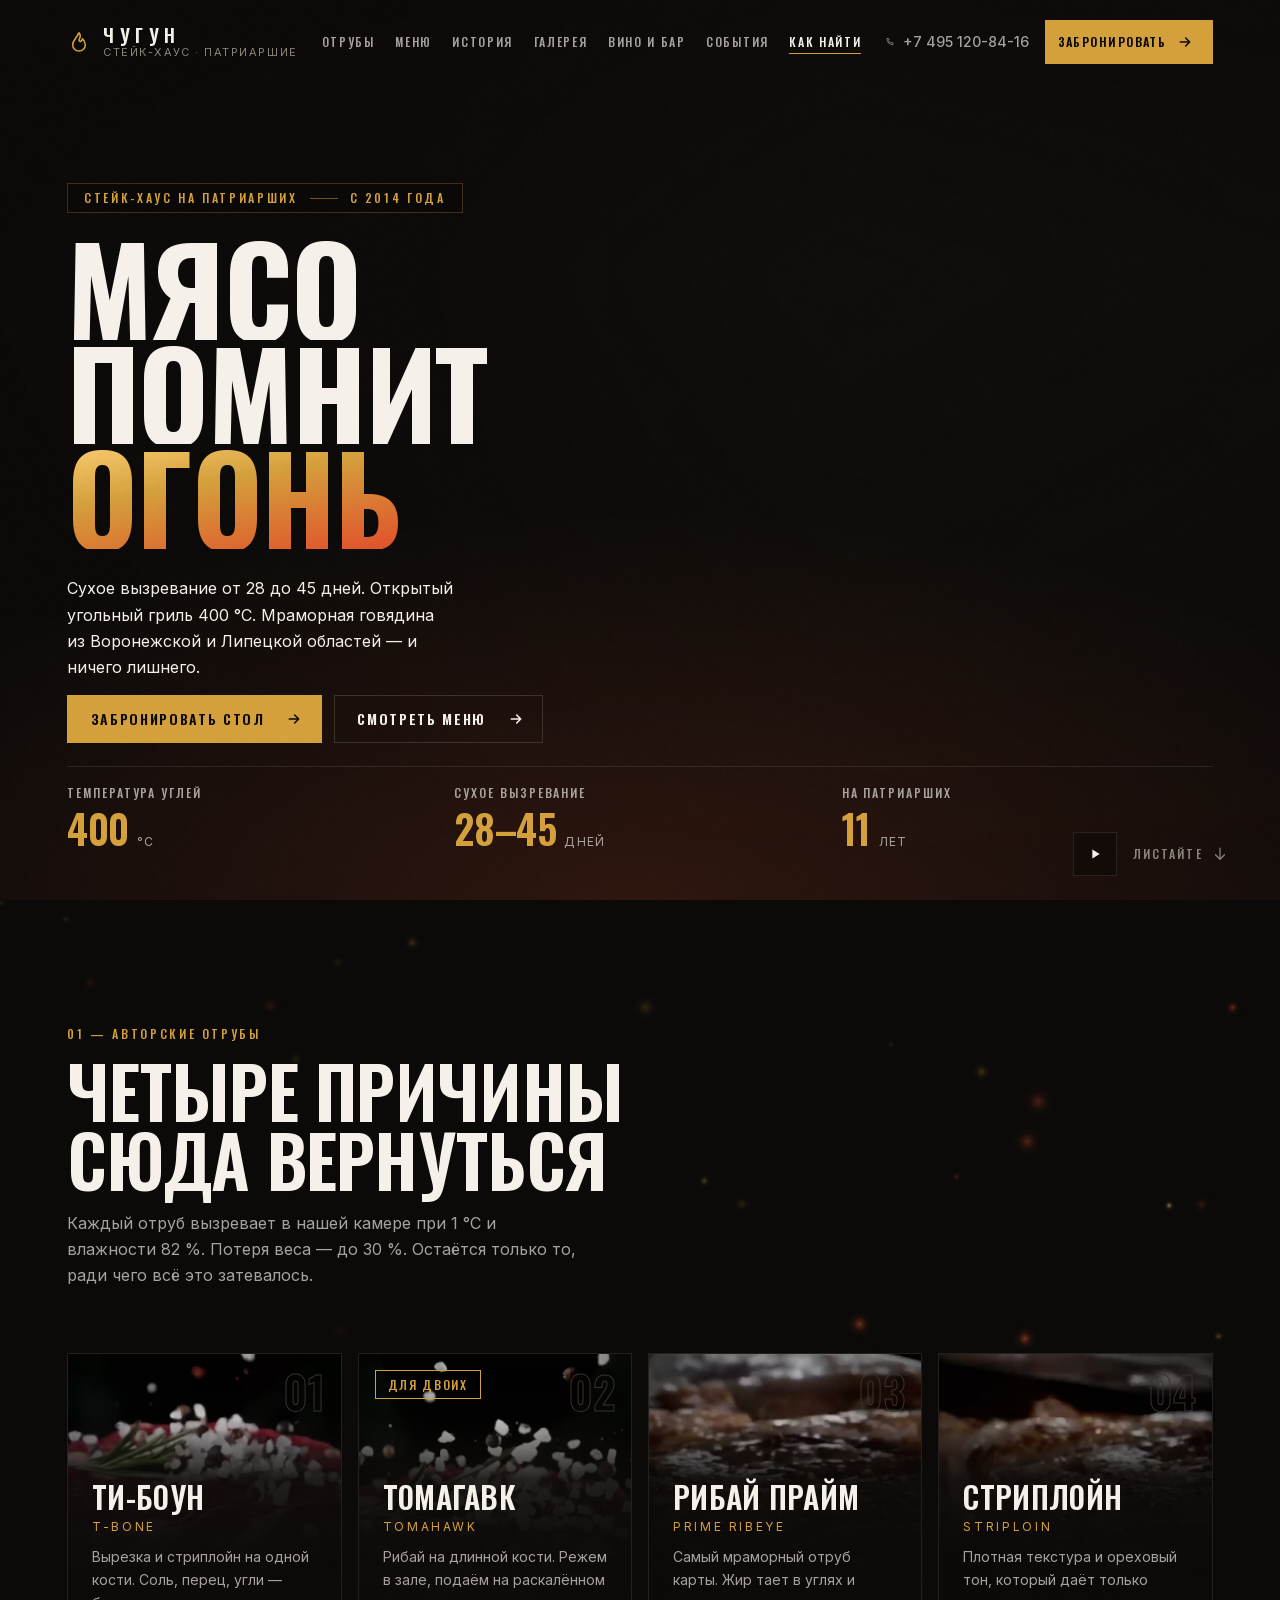
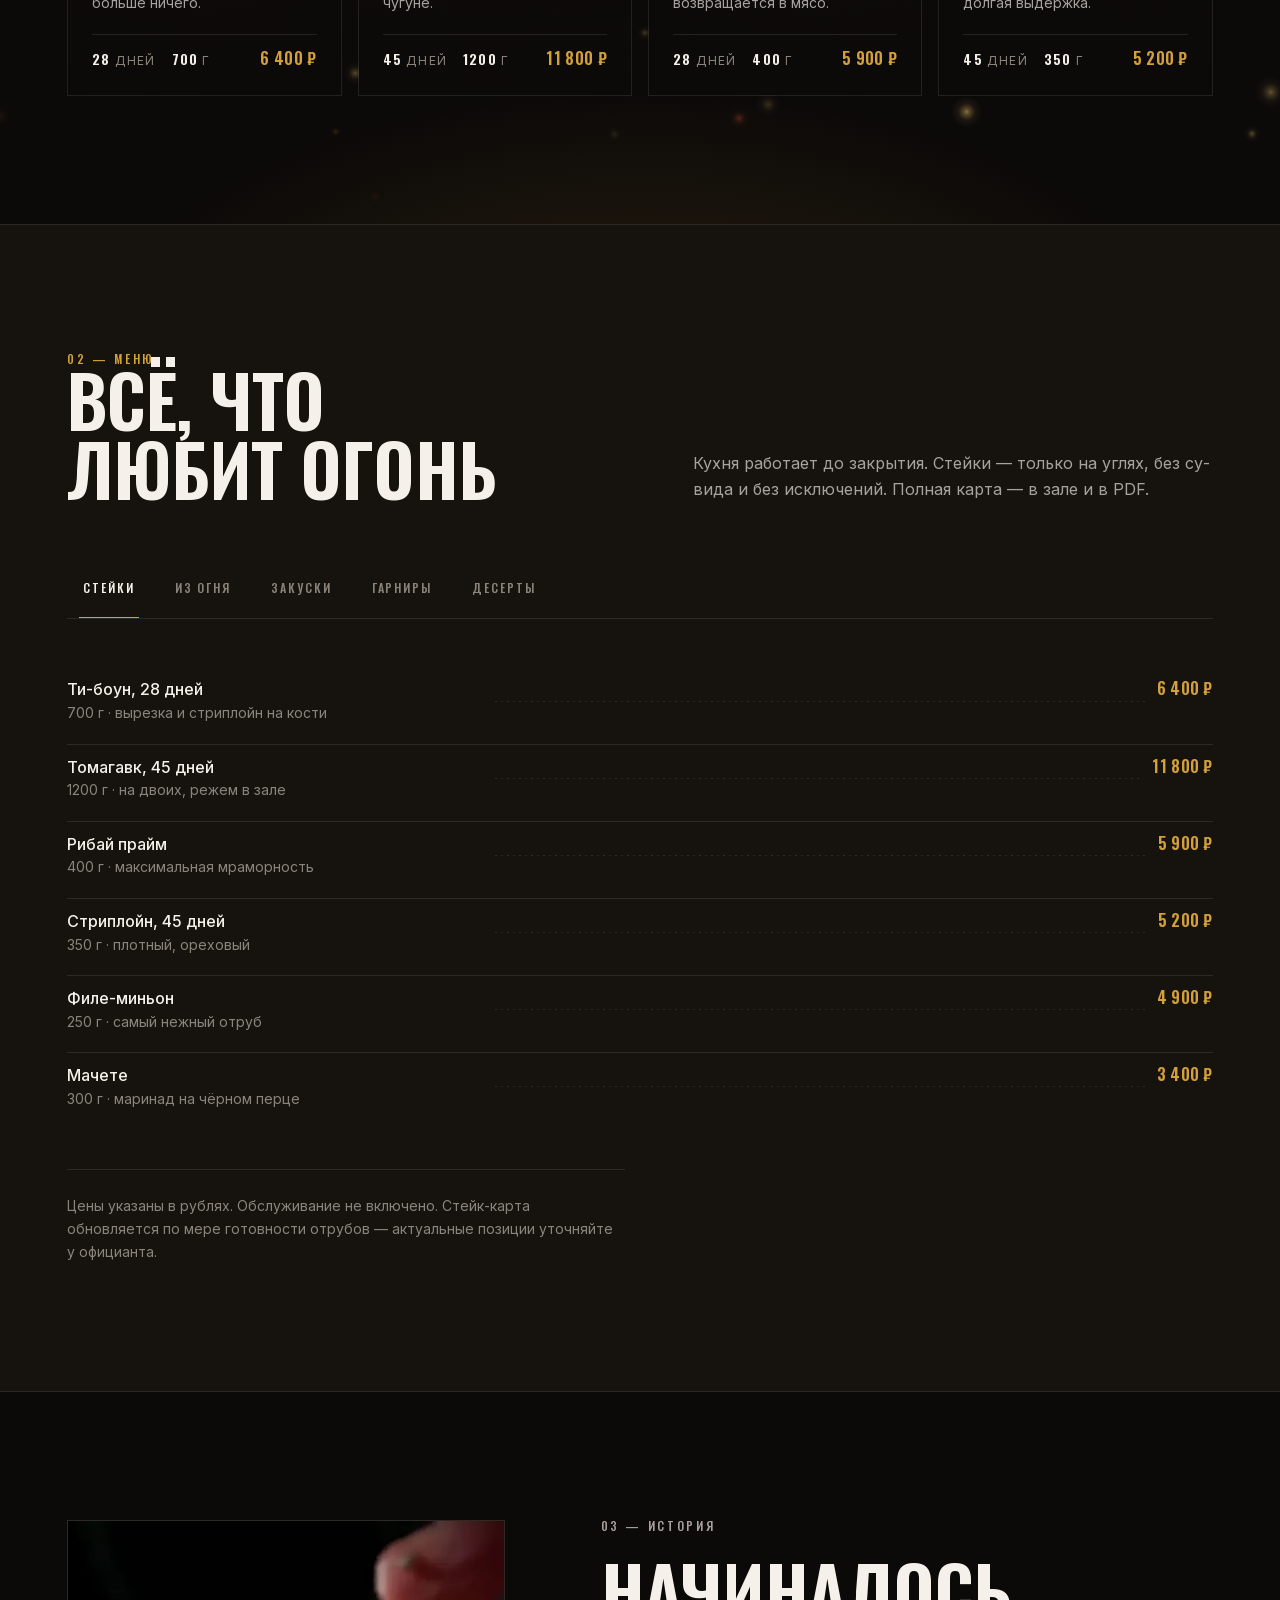
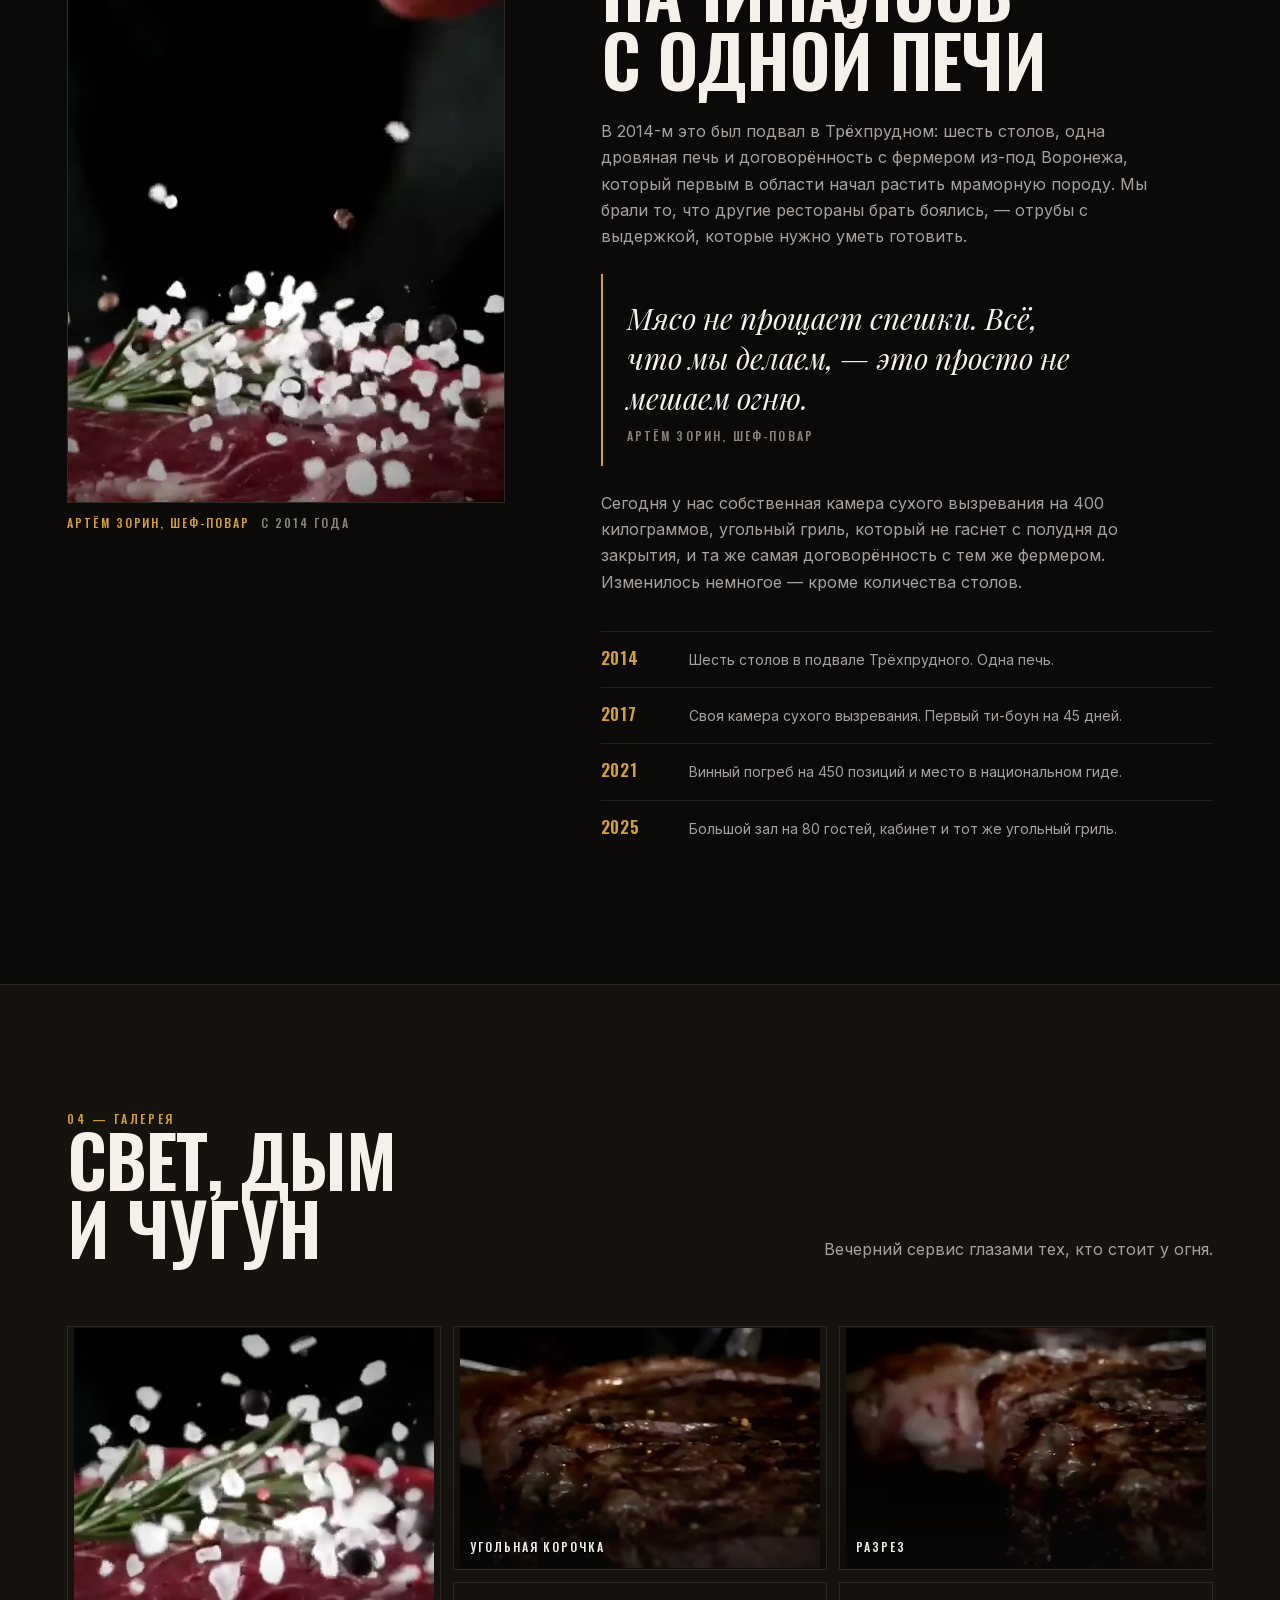
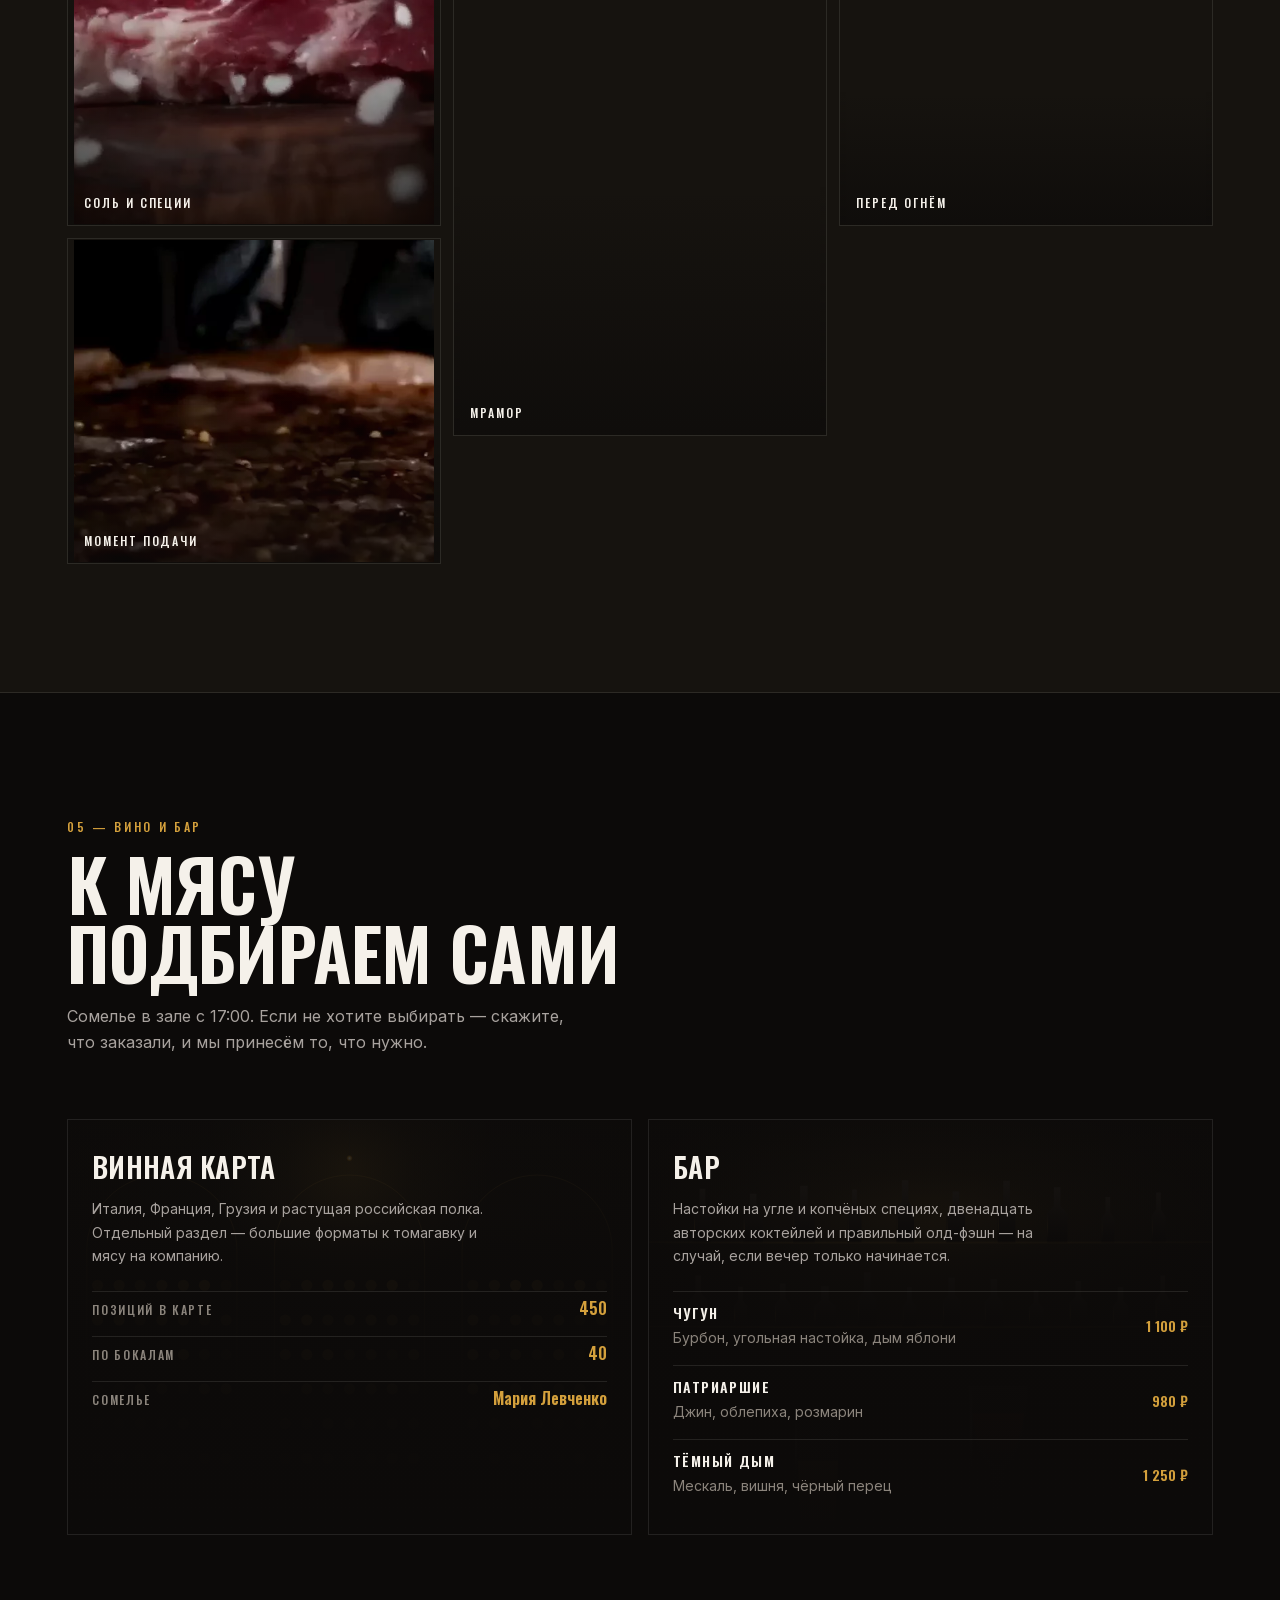
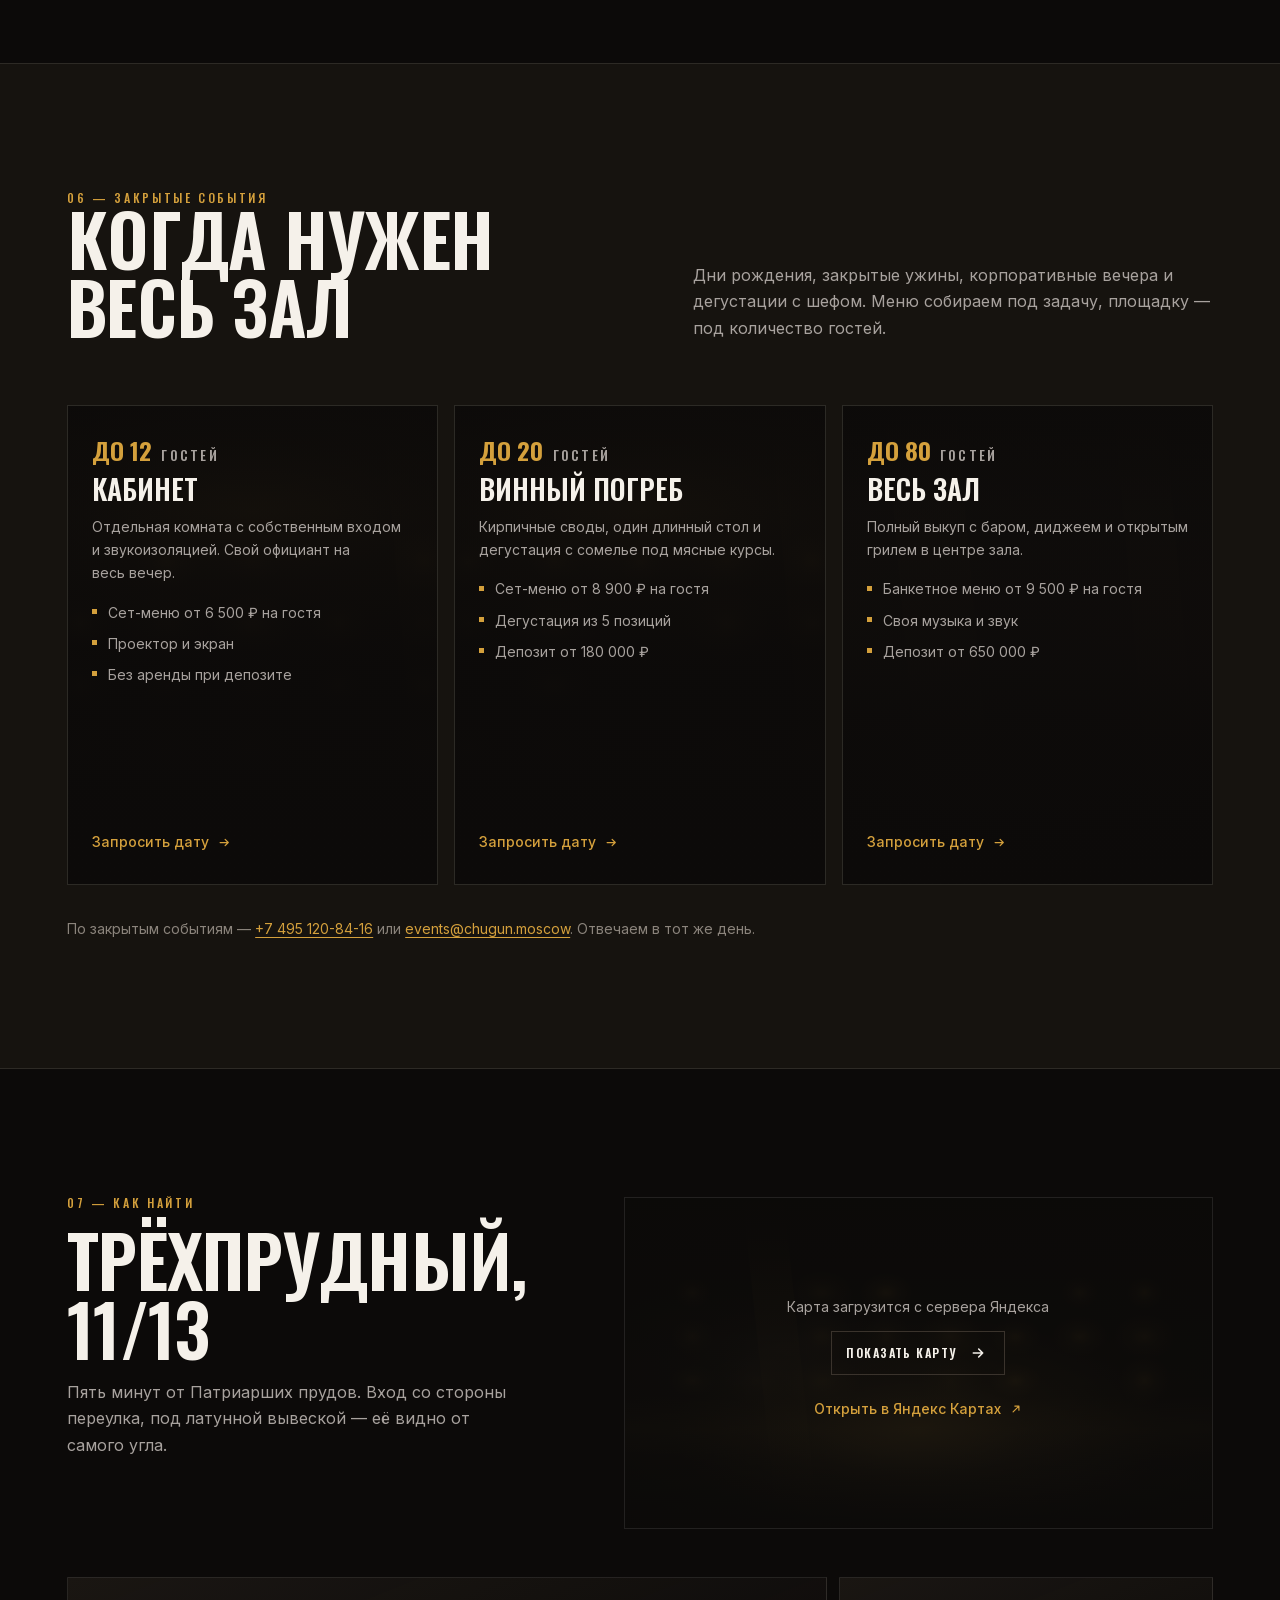
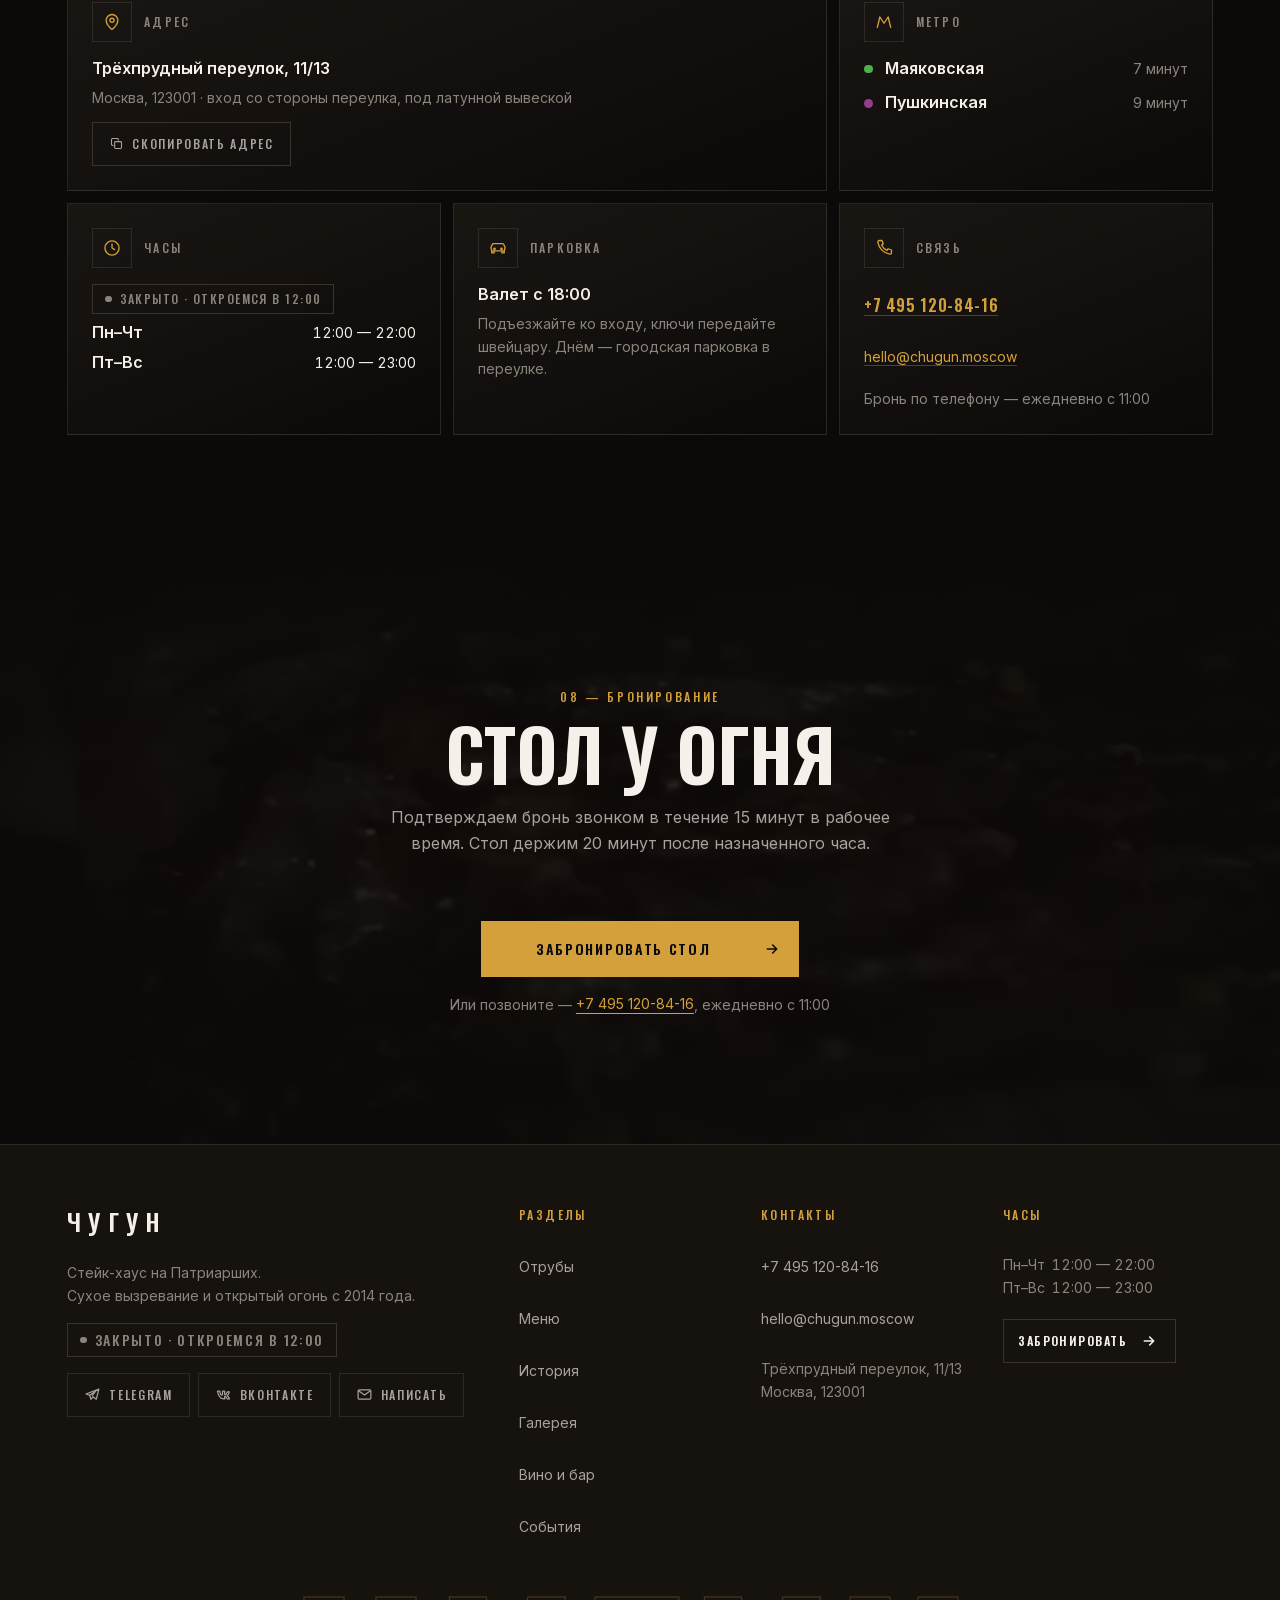
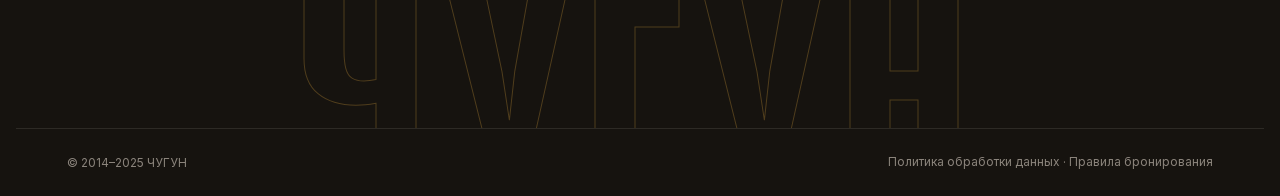
==== index.html @ c0f60558 "Окна открываются везде, в «Истории» — снимок Кнопка меню и «Забронировать» выглядели мёртвыми, и при" ====
<!doctype html>
<html lang="ru">
<head>
<meta charset="utf-8">
<meta name="viewport" content="width=device-width, initial-scale=1, viewport-fit=cover">
<title>ЧУГУН — стейк-хаус на Патриарших | Москва</title>
<meta name="description" content="ЧУГУН — стейк-хаус в Трёхпрудном переулке. Сухое вызревание 28–45 дней, открытый угольный гриль 400 °C, 450 позиций винной карты. Бронирование стола онлайн.">
<meta name="theme-color" content="#0C0A09">
<link rel="canonical" href="https://chugun.moscow/">

<meta property="og:type" content="restaurant">
<meta property="og:locale" content="ru_RU">
<meta property="og:site_name" content="ЧУГУН">
<meta property="og:title" content="ЧУГУН — стейк-хаус на Патриарших">
<meta property="og:description" content="Сухое вызревание 28–45 дней. Открытый угольный гриль 400 °C. Трёхпрудный переулок, 11/13.">
<meta property="og:image" content="assets/img/og-cover.jpg">
<meta property="og:image:width" content="1200">
<meta property="og:image:height" content="630">
<meta name="twitter:card" content="summary_large_image">

<link rel="icon" href="assets/img/favicon.svg" type="image/svg+xml">
<link rel="apple-touch-icon" href="assets/img/favicon.svg">

<link rel="preload" as="font" type="font/woff2" href="assets/fonts/oswald-cyrillic.woff2" crossorigin>
<link rel="preload" as="font" type="font/woff2" href="assets/fonts/inter-cyrillic.woff2" crossorigin>
<link rel="stylesheet" href="assets/css/fonts.css">
<link rel="stylesheet" href="assets/css/styles.css">

<script>(function(d){d.classList.add('js');window.__rvFailsafe=setTimeout(function(){d.classList.add('rv-fallback')},2500)})(document.documentElement)</script>
<script type="application/ld+json">
{
  "@context": "https://schema.org",
  "@type": "Restaurant",
  "name": "ЧУГУН",
  "description": "Стейк-хаус на Патриарших: сухое вызревание 28–45 дней, открытый угольный гриль.",
  "servesCuisine": ["Стейк-хаус", "Мясо на огне"],
  "priceRange": "₽₽₽₽",
  "telephone": "+74951208416",
  "url": "https://chugun.moscow/",
  "address": {
    "@type": "PostalAddress",
    "streetAddress": "Трёхпрудный переулок, 11/13",
    "addressLocality": "Москва",
    "postalCode": "123001",
    "addressCountry": "RU"
  },
  "geo": { "@type": "GeoCoordinates", "latitude": 55.766, "longitude": 37.595 },
  "openingHoursSpecification": [
    { "@type": "OpeningHoursSpecification", "dayOfWeek": ["Monday","Tuesday","Wednesday","Thursday"], "opens": "12:00", "closes": "22:00" },
    { "@type": "OpeningHoursSpecification", "dayOfWeek": ["Friday","Saturday","Sunday"], "opens": "12:00", "closes": "23:00" }
  ],
  "acceptsReservations": true
}
</script>
</head>

<body>
<a class="skip" href="#main">Перейти к содержанию</a>
<div class="grain" aria-hidden="true"></div>

<!-- ══════════════════════════════════════════════ HEADER ══════════ -->
<header class="hdr" id="hdr">
  <div class="hdr__in">
    <a class="logo" href="#top" aria-label="ЧУГУН — на главную">
      <span class="logo__mark" aria-hidden="true">
        <svg viewBox="0 0 24 24" width="24" height="24" fill="none" stroke="currentColor" stroke-width="1.6" stroke-linecap="round" stroke-linejoin="round">
          <path d="M12 2.8c2.4 3 1 4.6.3 6.2-.8 1.7.4 3 1.6 2.3 1.4-.8 1.6-2.6 1.6-2.6 1.8 1.9 2.8 3.9 2.8 6C18.3 18.3 15.5 21 12 21s-6.3-2.7-6.3-6.3c0-4 3.3-6.2 4.6-9C10.8 4.6 11.2 3.6 12 2.8Z"/>
        </svg>
      </span>
      <span class="logo__txt">
        <span class="logo__name">ЧУГУН</span>
        <span class="logo__sub">стейк-хаус · Патриаршие</span>
      </span>
    </a>

    <nav class="nav" aria-label="Основная навигация">
      <a href="#cuts">Отрубы</a>
      <a href="#menu">Меню</a>
      <a href="#story">История</a>
      <a href="#gallery">Галерея</a>
      <a href="#bar">Вино и бар</a>
      <a href="#events">События</a>
      <a href="#place">Как найти</a>
    </nav>

    <div class="hdr__act">
      <a class="hdr__tel" href="tel:+74951208416">
        <svg viewBox="0 0 24 24" width="16" height="16" fill="none" stroke="currentColor" stroke-width="1.8" stroke-linecap="round" stroke-linejoin="round" aria-hidden="true"><path d="M6.6 3h3l1.5 4-2 1.4a13 13 0 0 0 6.5 6.5l1.4-2 4 1.5v3a2 2 0 0 1-2.2 2A17.6 17.6 0 0 1 4.6 5.2 2 2 0 0 1 6.6 3Z"/></svg>
        <span>+7 495 120-84-16</span>
      </a>
      <a class="btn btn--sm" href="#reserve"><span class="btn__t">Забронировать</span></a>
      <button class="burger" type="button" id="burger" aria-expanded="false" aria-controls="mnav">
        <span class="burger__box" aria-hidden="true"><i></i><i></i><i></i></span>
        <span class="vh">Открыть меню</span>
      </button>
    </div>
  </div>
</header>

<dialog class="mnav" id="mnav" aria-label="Меню навигации">
  <div class="mnav__in">
    <button class="mnav__x" type="button" data-close-mnav>
      <svg viewBox="0 0 24 24" width="24" height="24" fill="none" stroke="currentColor" stroke-width="1.8" stroke-linecap="round" aria-hidden="true"><path d="M6 6l12 12M18 6L6 18"/></svg>
      <span class="vh">Закрыть меню</span>
    </button>
    <nav class="mnav__list" aria-label="Разделы сайта">
      <a href="#cuts"><em>01</em>Отрубы</a>
      <a href="#menu"><em>02</em>Меню</a>
      <a href="#story"><em>03</em>История</a>
      <a href="#gallery"><em>04</em>Галерея</a>
      <a href="#bar"><em>05</em>Вино и бар</a>
      <a href="#events"><em>06</em>События</a>
      <a href="#place"><em>07</em>Как найти</a>
    </nav>
    <div class="mnav__foot">
      <a class="btn btn--block" href="#reserve"><span class="btn__t">Забронировать стол</span></a>
      <a class="mnav__tel" href="tel:+74951208416">+7 495 120-84-16</a>
      <p>Трёхпрудный переулок, 11/13<br>Ежедневно с 12:00</p>
    </div>
  </div>
</dialog>

<main id="main">
<!-- ════════════════════════════════════════════════ HERO ══════════ -->
<section class="hero" id="top">
  <div class="hero__media" aria-hidden="true">
    <picture>
      <source media="(min-width: 56em)" srcset="assets/img/hero-poster-wide.webp" width="1280" height="720">
      <img class="hero__bg" src="assets/img/hero-poster-tall.webp" alt="" width="608" height="1080" fetchpriority="high" decoding="async">
    </picture>
    <video class="hero__vid" id="hero-vid" muted loop playsinline preload="none" tabindex="-1"
           data-wide="assets/video/hero-wide.mp4" data-tall="assets/video/hero-tall.mp4"></video>
  </div>
  <div class="hero__veil" aria-hidden="true"></div>

  <div class="hero__in">
    <p class="kicker rv"><span>Стейк-хаус на Патриарших</span><i aria-hidden="true"></i><span>с 2014 года</span></p>

    <h1 class="hero__h">
      <span class="rv-l"><span>Мясо</span></span>
      <span class="rv-l"><span>помнит</span></span>
      <span class="rv-l"><span class="hot">огонь</span></span>
    </h1>

    <p class="hero__lead rv">Сухое вызревание от 28 до 45 дней. Открытый угольный гриль 400 °C.
      Мраморная говядина из Воронежской и Липецкой областей — и ничего лишнего.</p>

    <div class="hero__cta rv">
      <a class="btn" href="#reserve"><span class="btn__t">Забронировать стол</span></a>
      <a class="btn btn--ghost" href="#menu"><span class="btn__t">Смотреть меню</span></a>
    </div>

    <dl class="hero__stats rv">
      <div><dt>Температура углей</dt><dd><b class="tnum">400</b><span>°C</span></dd></div>
      <div><dt>Сухое вызревание</dt><dd><b class="tnum">28–45</b><span>дней</span></dd></div>
      <div><dt>На Патриарших</dt><dd><b class="tnum">11</b><span>лет</span></dd></div>
    </dl>
  </div>

  <div class="hero__tools">
    <button class="hero__motion" id="hero-motion" type="button" hidden>
      <svg class="ic-pause" viewBox="0 0 24 24" width="16" height="16" fill="none" stroke="currentColor" stroke-width="1.8" stroke-linecap="round" aria-hidden="true"><path d="M9.5 5.5v13M14.5 5.5v13"/></svg>
      <svg class="ic-play" viewBox="0 0 24 24" width="16" height="16" fill="currentColor" aria-hidden="true"><path d="M8 5.2 19 12 8 18.8Z"/></svg>
      <span class="vh" id="hero-motion-t">Остановить фоновое видео</span>
    </button>
    <a class="hero__scroll" href="#cuts">
      <span>Листайте</span>
      <svg viewBox="0 0 24 24" width="18" height="18" fill="none" stroke="currentColor" stroke-width="1.6" stroke-linecap="round" stroke-linejoin="round" aria-hidden="true"><path d="M12 4v15m0 0-6-6m6 6 6-6"/></svg>
    </a>
  </div>
</section>

<!-- ═══════════════════════════════════════════ SIGNATURE ══════════ -->
<section class="sect sect--embers" id="cuts" aria-labelledby="cuts-h">
  <canvas class="embers" aria-hidden="true"></canvas>
  <div class="wrap">
    <header class="sh">
      <p class="kicker rv"><span>01 — Авторские отрубы</span></p>
      <h2 class="sh__h rv" id="cuts-h">Четыре причины<br>сюда вернуться</h2>
      <p class="sh__lead rv">Каждый отруб вызревает в нашей камере при 1 °C и влажности 82 %. Потеря веса — до 30 %.
        Остаётся только то, ради чего всё это затевалось.</p>
    </header>

    <ol class="cuts">
      <li class="cut rv-s">
        <a class="cut__a" href="#reserve">
          <img class="cut__bg" src="assets/img/dish-tbone.webp" alt="" width="720" height="900" loading="lazy" decoding="async">
          <span class="cut__num" aria-hidden="true">01</span>
          <span class="cut__body">
            <span class="cut__name">Ти-боун</span>
            <span class="cut__lat">T-bone</span>
            <span class="cut__txt">Вырезка и стриплойн на одной кости. Соль, перец, угли — больше ничего.</span>
            <span class="cut__meta">
              <span><b class="tnum">28</b> дней</span><span><b class="tnum">700</b> г</span><span class="cut__price tnum">6 400 ₽</span>
            </span>
          </span>
        </a>
      </li>
      <li class="cut rv-s">
        <a class="cut__a" href="#reserve">
          <img class="cut__bg" src="assets/img/dish-tomahawk.webp" alt="" width="720" height="900" loading="lazy" decoding="async">
          <span class="cut__num" aria-hidden="true">02</span>
          <span class="cut__badge">Для двоих</span>
          <span class="cut__body">
            <span class="cut__name">Томагавк</span>
            <span class="cut__lat">Tomahawk</span>
            <span class="cut__txt">Рибай на длинной кости. Режем в зале, подаём на раскалённом чугуне.</span>
            <span class="cut__meta">
              <span><b class="tnum">45</b> дней</span><span><b class="tnum">1200</b> г</span><span class="cut__price tnum">11 800 ₽</span>
            </span>
          </span>
        </a>
      </li>
      <li class="cut rv-s">
        <a class="cut__a" href="#reserve">
          <img class="cut__bg" src="assets/img/dish-ribeye.webp" alt="" width="720" height="900" loading="lazy" decoding="async">
          <span class="cut__num" aria-hidden="true">03</span>
          <span class="cut__body">
            <span class="cut__name">Рибай прайм</span>
            <span class="cut__lat">Prime ribeye</span>
            <span class="cut__txt">Самый мраморный отруб карты. Жир тает в углях и возвращается в мясо.</span>
            <span class="cut__meta">
              <span><b class="tnum">28</b> дней</span><span><b class="tnum">400</b> г</span><span class="cut__price tnum">5 900 ₽</span>
            </span>
          </span>
        </a>
      </li>
      <li class="cut rv-s">
        <a class="cut__a" href="#reserve">
          <img class="cut__bg" src="assets/img/dish-striploin.webp" alt="" width="720" height="900" loading="lazy" decoding="async">
          <span class="cut__num" aria-hidden="true">04</span>
          <span class="cut__body">
            <span class="cut__name">Стриплойн</span>
            <span class="cut__lat">Striploin</span>
            <span class="cut__txt">Плотная текстура и ореховый тон, который даёт только долгая выдержка.</span>
            <span class="cut__meta">
              <span><b class="tnum">45</b> дней</span><span><b class="tnum">350</b> г</span><span class="cut__price tnum">5 200 ₽</span>
            </span>
          </span>
        </a>
      </li>
    </ol>
  </div>
</section>

<!-- ════════════════════════════════════════════════ MENU ══════════ -->
<section class="sect sect--alt sect--wisp" id="menu" aria-labelledby="menu-h">
  <canvas class="wisp" aria-hidden="true"></canvas>
  <div class="wrap">
    <header class="sh sh--row">
      <div>
        <p class="kicker rv"><span>02 — Меню</span></p>
        <h2 class="sh__h rv" id="menu-h">Всё, что<br>любит огонь</h2>
      </div>
      <p class="sh__lead rv">Кухня работает до закрытия. Стейки — только на углях, без су-вида и без исключений.
        Полная карта — в зале и в PDF.</p>
    </header>

    <div class="tabs">
      <div class="tabs__bar" role="tablist" aria-label="Разделы меню">
        <button role="tab" id="tab-steak" aria-controls="p-steak" aria-selected="true" tabindex="0">Стейки</button>
        <button role="tab" id="tab-fire"  aria-controls="p-fire"  aria-selected="false" tabindex="-1">Из огня</button>
        <button role="tab" id="tab-start" aria-controls="p-start" aria-selected="false" tabindex="-1">Закуски</button>
        <button role="tab" id="tab-side"  aria-controls="p-side"  aria-selected="false" tabindex="-1">Гарниры</button>
        <button role="tab" id="tab-dess"  aria-controls="p-dess"  aria-selected="false" tabindex="-1">Десерты</button>
      </div>

      <div class="tabs__panels">
        <div role="tabpanel" id="p-steak" aria-labelledby="tab-steak" tabindex="0">
          <ul class="menu">
            <li><span class="menu__n">Ти-боун, 28 дней<em>700 г · вырезка и стриплойн на кости</em></span><span class="menu__d" aria-hidden="true"></span><span class="menu__p tnum">6 400 ₽</span></li>
            <li><span class="menu__n">Томагавк, 45 дней<em>1200 г · на двоих, режем в зале</em></span><span class="menu__d" aria-hidden="true"></span><span class="menu__p tnum">11 800 ₽</span></li>
            <li><span class="menu__n">Рибай прайм<em>400 г · максимальная мраморность</em></span><span class="menu__d" aria-hidden="true"></span><span class="menu__p tnum">5 900 ₽</span></li>
            <li><span class="menu__n">Стриплойн, 45 дней<em>350 г · плотный, ореховый</em></span><span class="menu__d" aria-hidden="true"></span><span class="menu__p tnum">5 200 ₽</span></li>
            <li><span class="menu__n">Филе-миньон<em>250 г · самый нежный отруб</em></span><span class="menu__d" aria-hidden="true"></span><span class="menu__p tnum">4 900 ₽</span></li>
            <li><span class="menu__n">Мачете<em>300 г · маринад на чёрном перце</em></span><span class="menu__d" aria-hidden="true"></span><span class="menu__p tnum">3 400 ₽</span></li>
          </ul>
        </div>

        <div role="tabpanel" id="p-fire" aria-labelledby="tab-fire" tabindex="0" hidden>
          <ul class="menu">
            <li><span class="menu__n">Костный мозг на углях<em>с петрушкой и бородинским тостом</em></span><span class="menu__d" aria-hidden="true"></span><span class="menu__p tnum">1 200 ₽</span></li>
            <li><span class="menu__n">Бараньи рёбра<em>6 часов в дыму яблони</em></span><span class="menu__d" aria-hidden="true"></span><span class="menu__p tnum">2 800 ₽</span></li>
            <li><span class="menu__n">Осьминог на гриле<em>с копчёным картофелем</em></span><span class="menu__d" aria-hidden="true"></span><span class="menu__p tnum">3 200 ₽</span></li>
            <li><span class="menu__n">Половина цыплёнка под прессом<em>чеснок, тимьян, лимон</em></span><span class="menu__d" aria-hidden="true"></span><span class="menu__p tnum">1 900 ₽</span></li>
            <li><span class="menu__n">Сибас целиком<em>на решётке, с укропным маслом</em></span><span class="menu__d" aria-hidden="true"></span><span class="menu__p tnum">2 600 ₽</span></li>
          </ul>
        </div>

        <div role="tabpanel" id="p-start" aria-labelledby="tab-start" tabindex="0" hidden>
          <ul class="menu">
            <li><span class="menu__n">Тартар из вырезки<em>рубим ножом, желток, каперсы</em></span><span class="menu__d" aria-hidden="true"></span><span class="menu__p tnum">1 600 ₽</span></li>
            <li><span class="menu__n">Брезаола домашняя<em>вызревание 60 дней</em></span><span class="menu__d" aria-hidden="true"></span><span class="menu__p tnum">1 400 ₽</span></li>
            <li><span class="menu__n">Копчёный язык<em>с хреном и печёной свёклой</em></span><span class="menu__d" aria-hidden="true"></span><span class="menu__p tnum">1 100 ₽</span></li>
            <li><span class="menu__n">Салат из томатов<em>бычье сердце, лук, масло на углях</em></span><span class="menu__d" aria-hidden="true"></span><span class="menu__p tnum">980 ₽</span></li>
            <li><span class="menu__n">Борщ на говяжьей грудинке<em>с пампушкой и салом</em></span><span class="menu__d" aria-hidden="true"></span><span class="menu__p tnum">890 ₽</span></li>
          </ul>
        </div>

        <div role="tabpanel" id="p-side" aria-labelledby="tab-side" tabindex="0" hidden>
          <ul class="menu">
            <li><span class="menu__n">Картофель в углях<em>со сметаной и зелёным луком</em></span><span class="menu__d" aria-hidden="true"></span><span class="menu__p tnum">690 ₽</span></li>
            <li><span class="menu__n">Спаржа на решётке<em>лимон, пармезан</em></span><span class="menu__d" aria-hidden="true"></span><span class="menu__p tnum">890 ₽</span></li>
            <li><span class="menu__n">Шампиньоны с чесноком<em>в чугунной сковороде</em></span><span class="menu__d" aria-hidden="true"></span><span class="menu__p tnum">640 ₽</span></li>
            <li><span class="menu__n">Кукуруза в топлёном масле<em>с копчёной паприкой</em></span><span class="menu__d" aria-hidden="true"></span><span class="menu__p tnum">590 ₽</span></li>
          </ul>
        </div>

        <div role="tabpanel" id="p-dess" aria-labelledby="tab-dess" tabindex="0" hidden>
          <ul class="menu">
            <li><span class="menu__n">Медовик на гречишном мёде<em>двенадцать коржей</em></span><span class="menu__d" aria-hidden="true"></span><span class="menu__p tnum">620 ₽</span></li>
            <li><span class="menu__n">Печёное яблоко с углей<em>мороженое на топлёном молоке</em></span><span class="menu__d" aria-hidden="true"></span><span class="menu__p tnum">580 ₽</span></li>
            <li><span class="menu__n">Шоколадный фондан<em>вишня, настоянная на бурбоне</em></span><span class="menu__d" aria-hidden="true"></span><span class="menu__p tnum">660 ₽</span></li>
          </ul>
        </div>
      </div>
    </div>

    <p class="menu__note rv">Цены указаны в рублях. Обслуживание не включено.
      Стейк-карта обновляется по мере готовности отрубов — актуальные позиции уточняйте у официанта.</p>
  </div>
</section>

<!-- ═══════════════════════════════════════════════ STORY ══════════ -->
<section class="sect" id="story" aria-labelledby="story-h">
  <div class="wrap story">
    <div class="story__media rv-s">
      <img src="assets/img/story-fire.webp" alt="Руки шефа солят мраморный отруб крупной солью" width="720" height="960" loading="lazy" decoding="async">
      <figcaption>Артём Зорин, шеф-повар<span>с 2014 года</span></figcaption>
    </div>

    <div class="story__txt">
      <p class="kicker rv"><span>03 — История</span></p>
      <h2 class="sh__h rv" id="story-h">Начиналось<br>с одной печи</h2>

      <p class="rv">В 2014-м это был подвал в Трёхпрудном: шесть столов, одна дровяная печь и договорённость
        с фермером из-под Воронежа, который первым в области начал растить мраморную породу. Мы брали то,
        что другие рестораны брать боялись, — отрубы с выдержкой, которые нужно уметь готовить.</p>

      <blockquote class="quote rv">
        <p>Мясо не прощает спешки. Всё, что мы делаем, — это просто не мешаем огню.</p>
        <cite>Артём Зорин, шеф-повар</cite>
      </blockquote>

      <p class="rv">Сегодня у нас собственная камера сухого вызревания на 400 килограммов, угольный гриль,
        который не гаснет с полудня до закрытия, и та же самая договорённость с тем же фермером.
        Изменилось немногое — кроме количества столов.</p>

      <ol class="tl">
        <li class="rv-s"><b class="tnum">2014</b><span>Шесть столов в подвале Трёхпрудного. Одна печь.</span></li>
        <li class="rv-s"><b class="tnum">2017</b><span>Своя камера сухого вызревания. Первый ти-боун на 45 дней.</span></li>
        <li class="rv-s"><b class="tnum">2021</b><span>Винный погреб на 450 позиций и место в национальном гиде.</span></li>
        <li class="rv-s"><b class="tnum">2025</b><span>Большой зал на 80 гостей, кабинет и тот же угольный гриль.</span></li>
      </ol>
    </div>
  </div>
</section>

<!-- ═════════════════════════════════════════════ GALLERY ══════════ -->
<section class="sect sect--alt" id="gallery" aria-labelledby="gal-h">
  <div class="wrap">
    <header class="sh sh--row">
      <div>
        <p class="kicker rv"><span>04 — Галерея</span></p>
        <h2 class="sh__h rv" id="gal-h">Свет, дым<br>и чугун</h2>
      </div>
      <p class="sh__lead rv">Вечерний сервис глазами тех, кто стоит у огня.</p>
    </header>

    <ul class="gal" id="gal">
      <li class="gal__i gal__i--tall rv-s"><button type="button" data-lb="0"><img src="assets/img/gallery-01.webp" alt="Соль и чёрный перец на сыром мраморном отрубе" width="720" height="900" loading="lazy" decoding="async"><span class="gal__cap">Соль и специи</span></button></li>
      <li class="gal__i rv-s"><button type="button" data-lb="1"><img src="assets/img/gallery-02.webp" alt="Угольная корочка на стейке крупным планом" width="720" height="480" loading="lazy" decoding="async"><span class="gal__cap">Угольная корочка</span></button></li>
      <li class="gal__i rv-s"><button type="button" data-lb="2"><img src="assets/img/gallery-03.webp" alt="Стейк, разрезанный ножом: розовая середина" width="720" height="480" loading="lazy" decoding="async"><span class="gal__cap">Разрез</span></button></li>
      <li class="gal__i gal__i--tall rv-s"><button type="button" data-lb="3"><img src="assets/img/gallery-04.webp" alt="Мраморный рисунок сырого отруба" width="720" height="900" loading="lazy" decoding="async"><span class="gal__cap">Мрамор</span></button></li>
      <li class="gal__i rv-s"><button type="button" data-lb="4"><img src="assets/img/gallery-05.webp" alt="Сырой отруб на деревянной доске перед огнём" width="720" height="480" loading="lazy" decoding="async"><span class="gal__cap">Перед огнём</span></button></li>
      <li class="gal__i gal__i--tall rv-s"><button type="button" data-lb="5"><img src="assets/img/gallery-06.webp" alt="Нож входит в прожаренный стейк" width="720" height="480" loading="lazy" decoding="async"><span class="gal__cap">Момент подачи</span></button></li>
    </ul>
  </div>
</section>

<dialog class="lb" id="lb" aria-label="Просмотр фотографии">
  <figure class="lb__fig">
    <img id="lb-img" alt="" width="1200" height="800">
    <figcaption id="lb-cap"></figcaption>
  </figure>
  <button class="lb__nav lb__nav--prev" type="button" data-lb-step="-1"><svg viewBox="0 0 24 24" width="26" height="26" fill="none" stroke="currentColor" stroke-width="1.7" stroke-linecap="round" stroke-linejoin="round" aria-hidden="true"><path d="M15 5l-7 7 7 7"/></svg><span class="vh">Предыдущая</span></button>
  <button class="lb__nav lb__nav--next" type="button" data-lb-step="1"><svg viewBox="0 0 24 24" width="26" height="26" fill="none" stroke="currentColor" stroke-width="1.7" stroke-linecap="round" stroke-linejoin="round" aria-hidden="true"><path d="M9 5l7 7-7 7"/></svg><span class="vh">Следующая</span></button>
  <button class="lb__x" type="button" data-lb-close><svg viewBox="0 0 24 24" width="24" height="24" fill="none" stroke="currentColor" stroke-width="1.8" stroke-linecap="round" aria-hidden="true"><path d="M6 6l12 12M18 6L6 18"/></svg><span class="vh">Закрыть</span></button>
  <p class="lb__count" id="lb-count" aria-live="polite"></p>
</dialog>

<!-- ═════════════════════════════════════════ WINE & BAR ══════════ -->
<section class="sect sect--wisp" id="bar" aria-labelledby="bar-h">
  <canvas class="wisp" aria-hidden="true"></canvas>
  <div class="wrap">
    <header class="sh">
      <p class="kicker rv"><span>05 — Вино и бар</span></p>
      <h2 class="sh__h rv" id="bar-h">К мясу<br>подбираем сами</h2>
      <p class="sh__lead rv">Сомелье в зале с 17:00. Если не хотите выбирать — скажите, что заказали,
        и мы принесём то, что нужно.</p>
    </header>

    <div class="duo">
      <article class="duo__c rv-s">
        <img class="duo__bg" src="assets/img/wine-cellar.svg" alt="Винный погреб с кирпичными арками" width="1200" height="900" loading="lazy" decoding="async">
        <div class="duo__body">
          <h3>Винная карта</h3>
          <p>Италия, Франция, Грузия и растущая российская полка. Отдельный раздел — большие форматы
            к томагавку и мясу на компанию.</p>
          <dl class="facts">
            <div><dt>Позиций в карте</dt><dd class="tnum">450</dd></div>
            <div><dt>По бокалам</dt><dd class="tnum">40</dd></div>
            <div><dt>Сомелье</dt><dd>Мария Левченко</dd></div>
          </dl>
        </div>
      </article>

      <article class="duo__c rv-s">
        <img class="duo__bg" src="assets/img/bar-counter.svg" alt="Барная стойка с настойками" width="1200" height="900" loading="lazy" decoding="async">
        <div class="duo__body">
          <h3>Бар</h3>
          <p>Настойки на угле и копчёных специях, двенадцать авторских коктейлей и правильный
            олд-фэшн — на случай, если вечер только начинается.</p>
          <ul class="drinks">
            <li><b>Чугун</b><span>Бурбон, угольная настойка, дым яблони</span><i class="tnum">1 100 ₽</i></li>
            <li><b>Патриаршие</b><span>Джин, облепиха, розмарин</span><i class="tnum">980 ₽</i></li>
            <li><b>Тёмный дым</b><span>Мескаль, вишня, чёрный перец</span><i class="tnum">1 250 ₽</i></li>
          </ul>
        </div>
      </article>
    </div>
  </div>
</section>

<!-- ══════════════════════════════════════════════ EVENTS ══════════ -->
<section class="sect sect--alt" id="events" aria-labelledby="ev-h">
  <div class="wrap">
    <header class="sh sh--row">
      <div>
        <p class="kicker rv"><span>06 — Закрытые события</span></p>
        <h2 class="sh__h rv" id="ev-h">Когда нужен<br>весь зал</h2>
      </div>
      <p class="sh__lead rv">Дни рождения, закрытые ужины, корпоративные вечера и дегустации с шефом.
        Меню собираем под задачу, площадку — под количество гостей.</p>
    </header>

    <div class="evs">
      <article class="ev rv-s">
        <img class="ev__bg" src="assets/img/event-cabinet.svg" alt="Приглушённый свет отдельного кабинета" width="1200" height="800" loading="lazy" decoding="async">
        <div class="ev__body">
          <p class="ev__cap"><b class="tnum">до 12</b> гостей</p>
          <h3>Кабинет</h3>
          <p>Отдельная комната с собственным входом и звукоизоляцией. Свой официант на весь вечер.</p>
          <ul><li>Сет-меню от 6 500 ₽ на гостя</li><li>Проектор и экран</li><li>Без аренды при депозите</li></ul>
          <a class="lnk" href="#reserve" data-zone="Кабинет (до 12)">Запросить дату<svg viewBox="0 0 24 24" width="15" height="15" fill="none" stroke="currentColor" stroke-width="2" stroke-linecap="round" stroke-linejoin="round" aria-hidden="true"><path d="M5 12h13m0 0-5-5m5 5-5 5"/></svg></a>
        </div>
      </article>

      <article class="ev rv-s">
        <img class="ev__bg" src="assets/img/event-cellar.svg" alt="Свет ламп в винном погребе" width="1200" height="800" loading="lazy" decoding="async">
        <div class="ev__body">
          <p class="ev__cap"><b class="tnum">до 20</b> гостей</p>
          <h3>Винный погреб</h3>
          <p>Кирпичные своды, один длинный стол и дегустация с сомелье под мясные курсы.</p>
          <ul><li>Сет-меню от 8 900 ₽ на гостя</li><li>Дегустация из 5 позиций</li><li>Депозит от 180 000 ₽</li></ul>
          <a class="lnk" href="#reserve" data-zone="Винный погреб (до 20)">Запросить дату<svg viewBox="0 0 24 24" width="15" height="15" fill="none" stroke="currentColor" stroke-width="2" stroke-linecap="round" stroke-linejoin="round" aria-hidden="true"><path d="M5 12h13m0 0-5-5m5 5-5 5"/></svg></a>
        </div>
      </article>

      <article class="ev rv-s">
        <img class="ev__bg" src="assets/img/event-hall.svg" alt="Дым и свет в основном зале вечером" width="1200" height="800" loading="lazy" decoding="async">
        <div class="ev__body">
          <p class="ev__cap"><b class="tnum">до 80</b> гостей</p>
          <h3>Весь зал</h3>
          <p>Полный выкуп с баром, диджеем и открытым грилем в центре зала.</p>
          <ul><li>Банкетное меню от 9 500 ₽ на гостя</li><li>Своя музыка и звук</li><li>Депозит от 650 000 ₽</li></ul>
          <a class="lnk" href="#reserve" data-zone="Основной зал">Запросить дату<svg viewBox="0 0 24 24" width="15" height="15" fill="none" stroke="currentColor" stroke-width="2" stroke-linecap="round" stroke-linejoin="round" aria-hidden="true"><path d="M5 12h13m0 0-5-5m5 5-5 5"/></svg></a>
        </div>
      </article>
    </div>

    <p class="evs__note rv">По закрытым событиям — <a href="tel:+74951208416">+7 495 120-84-16</a>
      или <a href="mailto:events@chugun.moscow">events@chugun.moscow</a>. Отвечаем в тот же день.</p>
  </div>
</section>

<!-- ═══════════════════════════════════════════════ PLACE ══════════ -->
<section class="sect" id="place" aria-labelledby="place-h">
  <div class="wrap place">
    <div class="place__head">
      <p class="kicker rv"><span>07 — Как найти</span></p>
      <h2 class="sh__h rv" id="place-h">Трёхпрудный,<br>11/13</h2>
      <p class="sh__lead rv">Пять минут от Патриарших прудов. Вход со стороны переулка,
        под латунной вывеской — её видно от самого угла.</p>
    </div>

    <div class="place__map rv-s">
      <div class="map" id="map" data-src="https://yandex.ru/map-widget/v1/?ll=37.595%2C55.766&amp;z=16&amp;pt=37.595,55.766,pm2rdm">
        <img src="assets/img/place-facade.svg" alt="Тёплые окна фасада в Трёхпрудном переулке вечером" width="1600" height="900" loading="lazy" decoding="async">
        <div class="map__ov">
          <p>Карта загрузится с сервера Яндекса</p>
          <button class="btn btn--ghost btn--sm" type="button" id="map-load"><span class="btn__t">Показать карту</span></button>
          <a class="lnk" href="https://yandex.ru/maps/?text=Москва, Трёхпрудный переулок, 11/13" target="_blank" rel="noopener">Открыть в Яндекс Картах<svg viewBox="0 0 24 24" width="14" height="14" fill="none" stroke="currentColor" stroke-width="2" stroke-linecap="round" stroke-linejoin="round" aria-hidden="true"><path d="M7 17 17 7m0 0h-7m7 0v7"/></svg></a>
        </div>
      </div>
    </div>

    <dl class="info">
      <div class="info__c info__c--wide rv-s">
        <dt><span class="info__ic" aria-hidden="true"><svg viewBox="0 0 24 24" width="20" height="20" fill="none" stroke="currentColor" stroke-width="1.6" stroke-linecap="round" stroke-linejoin="round"><path d="M12 21s7-5.6 7-11a7 7 0 1 0-14 0c0 5.4 7 11 7 11Z"/><circle cx="12" cy="10" r="2.5"/></svg></span>Адрес</dt>
        <dd>
          <b>Трёхпрудный переулок, 11/13</b>
          <span>Москва, 123001 · вход со стороны переулка, под латунной вывеской</span>
          <button class="info__copy" type="button" data-copy="Москва, Трёхпрудный переулок, 11/13">
            <svg viewBox="0 0 24 24" width="15" height="15" fill="none" stroke="currentColor" stroke-width="1.7" stroke-linecap="round" stroke-linejoin="round" aria-hidden="true"><rect x="9" y="9" width="11" height="11" rx="1.5"/><path d="M15 6.5V5.5A1.5 1.5 0 0 0 13.5 4h-8A1.5 1.5 0 0 0 4 5.5v8A1.5 1.5 0 0 0 5.5 15h1"/></svg>
            <span class="info__copy-t" aria-live="polite">Скопировать адрес</span>
          </button>
        </dd>
      </div>

      <div class="info__c rv-s">
        <dt><span class="info__ic" aria-hidden="true"><svg viewBox="0 0 24 24" width="20" height="20" fill="none" stroke="currentColor" stroke-width="1.6" stroke-linecap="round" stroke-linejoin="round"><path d="M4 18.5 7 6l5 7.5L17 6l3 12.5"/></svg></span>Метро</dt>
        <dd>
          <ul class="metro">
            <li><i style="background:#4FB04F" aria-hidden="true"></i><b>Маяковская</b><span>7 минут</span></li>
            <li><i style="background:#943D8F" aria-hidden="true"></i><b>Пушкинская</b><span>9 минут</span></li>
          </ul>
        </dd>
      </div>

      <div class="info__c rv-s">
        <dt><span class="info__ic" aria-hidden="true"><svg viewBox="0 0 24 24" width="20" height="20" fill="none" stroke="currentColor" stroke-width="1.6" stroke-linecap="round" stroke-linejoin="round"><circle cx="12" cy="12" r="8.5"/><path d="M12 7.2V12l3.2 2"/></svg></span>Часы</dt>
        <dd>
          <p class="info__now" data-open-now hidden><span class="info__dot" aria-hidden="true"></span><span data-open-now-text></span></p>
          <ul class="hours">
            <li><b>Пн–Чт</b><span class="tnum">12:00 — 22:00</span></li>
            <li><b>Пт–Вс</b><span class="tnum">12:00 — 23:00</span></li>
          </ul>
        </dd>
      </div>

      <div class="info__c rv-s">
        <dt><span class="info__ic" aria-hidden="true"><svg viewBox="0 0 24 24" width="20" height="20" fill="none" stroke="currentColor" stroke-width="1.6" stroke-linecap="round" stroke-linejoin="round"><path d="M4.5 15.5h15m-15 0-1-4 1.6-3.6A2 2 0 0 1 6.9 6.7h10.2a2 2 0 0 1 1.8 1.2l1.6 3.6-1 4m-15 0v2.3h2.8v-2.3m9.4 0v2.3h2.8v-2.3"/><circle cx="7.8" cy="13" r=".9"/><circle cx="16.2" cy="13" r=".9"/></svg></span>Парковка</dt>
        <dd>
          <b>Валет с 18:00</b>
          <span>Подъезжайте ко входу, ключи передайте швейцару. Днём — городская парковка в переулке.</span>
        </dd>
      </div>

      <div class="info__c rv-s">
        <dt><span class="info__ic" aria-hidden="true"><svg viewBox="0 0 24 24" width="20" height="20" fill="none" stroke="currentColor" stroke-width="1.6" stroke-linecap="round" stroke-linejoin="round"><path d="M6.6 3h3l1.5 4-2 1.4a13 13 0 0 0 6.5 6.5l1.4-2 4 1.5v3a2 2 0 0 1-2.2 2A17.6 17.6 0 0 1 4.6 5.2 2 2 0 0 1 6.6 3Z"/></svg></span>Связь</dt>
        <dd>
          <a class="info__big" href="tel:+74951208416">+7 495 120-84-16</a>
          <a href="mailto:hello@chugun.moscow">hello@chugun.moscow</a>
          <span>Бронь по телефону — ежедневно с 11:00</span>
        </dd>
      </div>
    </dl>
  </div>
</section>

<!-- ═════════════════════════════════════════════ RESERVE ══════════ -->
<section class="sect res" id="reserve" aria-labelledby="res-h">
  <img class="res__bg" src="assets/img/gallery-02.webp" alt="" width="720" height="480" loading="lazy" decoding="async">
  <div class="wrap res__in">
    <header class="sh sh--c">
      <p class="kicker rv"><span>08 — Бронирование</span></p>
      <h2 class="sh__h rv" id="res-h">Стол у огня</h2>
      <p class="sh__lead rv">Подтверждаем бронь звонком в течение 15 минут в рабочее время.
        Стол держим 20 минут после назначенного часа.</p>
    </header>

    <!-- Показывается, только когда форма уехала в модальное окно -->
    <div class="res__cta rv" id="res-cta" hidden>
      <button class="btn btn--lg" type="button" data-book-open><span class="btn__t">Забронировать стол</span></button>
      <p class="form__alt">Или позвоните — <a href="tel:+74951208416">+7 495 120-84-16</a>, ежедневно с 11:00</p>
    </div>

    <!-- Без JavaScript форма живёт прямо здесь и работает на нативных полях -->
    <div class="res__host" id="res-host">
      <form class="form" id="res-form" data-endpoint="">
        <div class="form__err" id="form-err" tabindex="-1" hidden>
          <h3>Проверьте, пожалуйста, форму</h3>
          <ul id="form-err-list"></ul>
        </div>

        <fieldset class="step" id="step-1">
          <legend class="vh">Шаг 1. Когда и сколько гостей</legend>

          <div class="fld">
            <p class="fld__lbl" id="lbl-date">Дата <span class="req" aria-hidden="true">*</span></p>
            <p class="native"><label for="f-date">Дата визита</label>
              <input id="f-date" name="date" type="date" required></p>
            <div class="cal" id="cal" hidden>
              <div class="cal__hd">
                <button class="cal__nav" type="button" data-cal="-1">
                  <svg viewBox="0 0 24 24" width="18" height="18" fill="none" stroke="currentColor" stroke-width="1.8" stroke-linecap="round" stroke-linejoin="round" aria-hidden="true"><path d="M15 5l-7 7 7 7"/></svg>
                  <span class="vh">Предыдущий месяц</span>
                </button>
                <p class="cal__m" id="cal-m" aria-live="polite"></p>
                <button class="cal__nav" type="button" data-cal="1">
                  <svg viewBox="0 0 24 24" width="18" height="18" fill="none" stroke="currentColor" stroke-width="1.8" stroke-linecap="round" stroke-linejoin="round" aria-hidden="true"><path d="M9 5l7 7-7 7"/></svg>
                  <span class="vh">Следующий месяц</span>
                </button>
              </div>
              <div class="cal__dow" aria-hidden="true"><span>Пн</span><span>Вт</span><span>Ср</span><span>Чт</span><span>Пт</span><span>Сб</span><span>Вс</span></div>
              <div class="cal__grid" id="cal-grid" role="group" aria-labelledby="lbl-date" data-err-mirror></div>
              <p class="cal__hint">Принимаем брони на 60 дней вперёд</p>
            </div>
          </div>

          <div class="fld">
            <p class="fld__lbl" id="lbl-time">Время <span class="req" aria-hidden="true">*</span></p>
            <p class="native"><label for="f-time">Время визита</label>
              <select id="f-time" name="time" required>
                <option value="">Выберите время</option>
                <option>12:00</option><option>13:00</option><option>14:00</option><option>15:00</option>
                <option>16:00</option><option>17:00</option><option>18:00</option><option selected>19:00</option>
                <option>20:00</option><option>21:00</option><option>22:00</option><option>23:00</option>
              </select></p>
            <div class="chips" id="times" role="radiogroup" aria-labelledby="lbl-time" data-err-mirror hidden></div>
            <p class="fld__hint" id="time-note" hidden></p>
          </div>

          <div class="fld fld--split">
            <div>
              <p class="fld__lbl" id="lbl-guests">Гостей <span class="req" aria-hidden="true">*</span></p>
              <p class="native"><label for="f-guests">Количество гостей</label>
                <select id="f-guests" name="guests" required>
                  <option>1</option><option selected>2</option><option>3</option><option>4</option>
                  <option>5</option><option>6</option><option>7</option><option>8</option>
                  <option>9</option><option>10</option><option value="10+">Больше 10</option>
                </select></p>
              <div class="cnt" id="guests" data-err-mirror hidden>
                <button class="cnt__b" type="button" data-g="-1">
                  <svg viewBox="0 0 24 24" width="18" height="18" fill="none" stroke="currentColor" stroke-width="2" stroke-linecap="round" aria-hidden="true"><path d="M6 12h12"/></svg>
                  <span class="vh">Убрать гостя</span>
                </button>
                <output class="cnt__v tnum" id="guests-out" for="f-guests" aria-live="polite">2</output>
                <button class="cnt__b" type="button" data-g="1">
                  <svg viewBox="0 0 24 24" width="18" height="18" fill="none" stroke="currentColor" stroke-width="2" stroke-linecap="round" aria-hidden="true"><path d="M12 6v12M6 12h12"/></svg>
                  <span class="vh">Добавить гостя</span>
                </button>
              </div>
              <p class="fld__hint">Компании от 11 человек — через раздел «События»</p>
            </div>

            <div>
              <p class="fld__lbl" id="lbl-zone">Зал</p>
              <p class="native"><label for="f-zone">Выбор зала</label>
                <select id="f-zone" name="zone">
                  <option>Основной зал</option>
                  <option>Барная стойка</option>
                  <option>Кабинет (до 12)</option>
                  <option>Винный погреб (до 20)</option>
                </select></p>
              <div class="chips chips--wrap" id="zones" role="radiogroup" aria-labelledby="lbl-zone" hidden></div>
            </div>
          </div>
        </fieldset>

        <fieldset class="step" id="step-2">
          <legend class="vh">Шаг 2. Как с вами связаться</legend>
          <div class="grid">
            <p class="f f--half">
              <label for="f-name">Имя <span class="req" aria-hidden="true">*</span></label>
              <input id="f-name" name="name" type="text" autocomplete="name" required minlength="2" aria-describedby="h-name">
              <span class="hint" id="h-name">Как к вам обращаться</span>
            </p>

            <p class="f f--half">
              <label for="f-tel">Телефон <span class="req" aria-hidden="true">*</span></label>
              <input id="f-tel" name="tel" type="tel" inputmode="tel" autocomplete="tel" required aria-describedby="h-tel" placeholder="+7 900 000-00-00">
              <span class="hint" id="h-tel">На этот номер позвоним для подтверждения</span>
            </p>

            <div class="fld">
              <p class="fld__lbl" id="lbl-occ">Повод</p>
              <p class="native"><label for="f-occ">Повод визита</label>
                <select id="f-occ" name="occasion">
                  <option value="">Без повода</option>
                  <option>День рождения</option>
                  <option>Годовщина</option>
                  <option>Деловой ужин</option>
                  <option>Дегустация с шефом</option>
                </select></p>
              <div class="chips chips--wrap" id="occs" role="radiogroup" aria-labelledby="lbl-occ" hidden></div>
            </div>

            <p class="f f--full">
              <label for="f-note">Пожелания</label>
              <textarea id="f-note" name="note" rows="3" aria-describedby="h-note" placeholder="Столик подальше от бара, аллергия на орехи, нужен детский стул…"></textarea>
              <span class="hint" id="h-note">Передадим менеджеру зала</span>
            </p>

            <p class="f f--full f--check">
              <input id="f-ok" name="consent" type="checkbox" required aria-describedby="h-ok">
              <label for="f-ok">Согласен на обработку персональных данных <span class="req" aria-hidden="true">*</span></label>
              <span class="hint" id="h-ok">Используем только для подтверждения брони</span>
            </p>
          </div>
        </fieldset>

        <div class="form__foot">
          <p class="sumline" id="sumline" hidden></p>
          <div class="form__acts">
            <button class="btn btn--ghost btn--back" type="button" id="step-back" hidden>
              <span class="btn__t">Назад</span>
            </button>
            <button class="btn" type="button" id="step-next" hidden>
              <span class="btn__t">Далее</span>
            </button>
            <button class="btn btn--lg" type="submit" id="res-submit">
              <span class="btn__label">Забронировать стол</span>
              <span class="btn__spin" aria-hidden="true"></span>
            </button>
          </div>
          <p class="form__alt" id="form-alt">Или позвоните — <a href="tel:+74951208416">+7 495 120-84-16</a>, ежедневно с 11:00</p>
        </div>

        <p class="form__live vh" id="form-live" role="status" aria-live="polite"></p>
      </form>

      <div class="done" id="res-done" hidden tabindex="-1">
        <span class="done__ic" aria-hidden="true">
          <svg viewBox="0 0 24 24" width="30" height="30" fill="none" stroke="currentColor" stroke-width="1.8" stroke-linecap="round" stroke-linejoin="round"><path d="m4 12.5 5.2 5.2L20 7"/></svg>
        </span>
        <h3>Заявка принята</h3>
        <p id="done-sum"></p>
        <p class="done__note">Перезвоним в течение 15 минут, чтобы подтвердить бронь.
          Если нужно раньше — <a href="tel:+74951208416">+7 495 120-84-16</a>.</p>
        <button class="btn btn--ghost btn--sm" type="button" id="res-again"><span class="btn__t">Отправить ещё одну заявку</span></button>
      </div>
    </div>
  </div>
</section>

<dialog class="book" id="book" aria-labelledby="book-h">
  <div class="book__in">
    <header class="book__hd">
      <div class="book__ttl">
        <p class="kicker"><span>Бронирование</span></p>
        <h2 id="book-h">Стол у огня</h2>
      </div>
      <button class="book__x" type="button" data-book-close>
        <svg viewBox="0 0 24 24" width="22" height="22" fill="none" stroke="currentColor" stroke-width="1.8" stroke-linecap="round" aria-hidden="true"><path d="M6 6l12 12M18 6L6 18"/></svg>
        <span class="vh">Закрыть бронирование</span>
      </button>
    </header>

    <div class="book__prog" id="book-prog" hidden>
      <p class="book__steps" id="book-steps"></p>
      <div class="book__bar"><i id="book-bar-i"></i></div>
    </div>

    <div class="book__body" id="book-body"></div>
  </div>
</dialog>

</main>

<!-- ══════════════════════════════════════════════ FOOTER ══════════ -->
<footer class="ft">
  <div class="wrap ft__in">
    <div class="ft__brand">
      <span class="logo__name">ЧУГУН</span>
      <p>Стейк-хаус на Патриарших.<br>Сухое вызревание и открытый огонь с 2014 года.</p>

      <p class="info__now ft__now" data-open-now hidden>
        <span class="info__dot" aria-hidden="true"></span><span data-open-now-text></span>
      </p>

      <ul class="ft__soc">
        <li><a href="https://t.me/chugun_moscow" target="_blank" rel="noopener">
          <svg viewBox="0 0 24 24" width="17" height="17" fill="none" stroke="currentColor" stroke-width="1.7" stroke-linecap="round" stroke-linejoin="round" aria-hidden="true"><path d="M21 4.5 2.8 11.3l5.1 1.8 1.9 5.8 2.9-3.6 4.6 3.4Z"/><path d="m7.9 13.1 8.6-5.7-5 6.2"/></svg>
          Telegram</a></li>
        <li><a href="https://vk.com/chugun_moscow" target="_blank" rel="noopener">
          <svg viewBox="0 0 24 24" width="17" height="17" fill="none" stroke="currentColor" stroke-width="1.7" stroke-linecap="round" stroke-linejoin="round" aria-hidden="true"><path d="M3.5 7.2h3.2c.5 3.4 2 5.8 3.1 5.8.6 0 .8-.3.8-1.2V7.2h3v4.2c0 .8.3 1 .7 1 .9 0 2.2-1.8 3-4.2h3c-.7 2.7-2 4.7-3.2 5.6 1.3.9 2.7 2.5 3.4 4.4h-3.3c-.7-1.6-1.9-2.9-3-3.5-.4-.2-.6 0-.6.6v2.9h-1.7c-3.3 0-6.7-3-8.4-10.6Z"/></svg>
          ВКонтакте</a></li>
        <li><a href="mailto:hello@chugun.moscow">
          <svg viewBox="0 0 24 24" width="17" height="17" fill="none" stroke="currentColor" stroke-width="1.7" stroke-linecap="round" stroke-linejoin="round" aria-hidden="true"><rect x="3" y="5.5" width="18" height="13" rx="1.6"/><path d="m3.6 6.6 8.4 6 8.4-6"/></svg>
          Написать</a></li>
      </ul>
    </div>

    <nav class="ft__nav" aria-label="Разделы сайта">
      <h2>Разделы</h2>
      <a href="#cuts">Отрубы</a><a href="#menu">Меню</a><a href="#story">История</a>
      <a href="#gallery">Галерея</a><a href="#bar">Вино и бар</a><a href="#events">События</a>
    </nav>

    <div class="ft__col">
      <h2>Контакты</h2>
      <a href="tel:+74951208416">+7 495 120-84-16</a>
      <a href="mailto:hello@chugun.moscow">hello@chugun.moscow</a>
      <p>Трёхпрудный переулок, 11/13<br>Москва, 123001</p>
    </div>

    <div class="ft__col">
      <h2>Часы</h2>
      <p class="tnum">Пн–Чт&ensp;12:00 — 22:00<br>Пт–Вс&ensp;12:00 — 23:00</p>
      <a class="btn btn--ghost btn--sm" href="#reserve"><span class="btn__t">Забронировать</span></a>
    </div>
  </div>

  <p class="ft__mark" aria-hidden="true"><span>ЧУГУН</span></p>

  <div class="wrap ft__btm">
    <p>© 2014–2025 ЧУГУН</p>
    <p><a href="#">Политика обработки данных</a> · <a href="#">Правила бронирования</a></p>
  </div>
</footer>

<div class="cta-bar" id="ctabar" aria-hidden="true">
  <a class="cta-bar__tel" href="tel:+74951208416">
    <svg viewBox="0 0 24 24" width="18" height="18" fill="none" stroke="currentColor" stroke-width="1.8" stroke-linecap="round" stroke-linejoin="round" aria-hidden="true"><path d="M6.6 3h3l1.5 4-2 1.4a13 13 0 0 0 6.5 6.5l1.4-2 4 1.5v3a2 2 0 0 1-2.2 2A17.6 17.6 0 0 1 4.6 5.2 2 2 0 0 1 6.6 3Z"/></svg>
    <span class="vh">Позвонить</span>
  </a>
  <a class="btn btn--sm" href="#reserve"><span class="btn__t">Забронировать стол</span></a>
</div>

<script src="assets/js/vendor/gsap.min.js" defer></script>
<script src="assets/js/vendor/ScrollTrigger.min.js" defer></script>
<script src="assets/js/main.js" defer></script>
</body>
</html>
---- assets/css/fonts.css ----
/* Self-hosted subsets (cyrillic, cyrillic-ext, latin, latin-ext) of Oswald, Inter,
   Playfair Display Italic. Fetched from Google Fonts, served from same origin:
   no third-party request, no render-blocking round trip. SIL Open Font License 1.1. */

/* cyrillic-ext */
@font-face {
  font-family: 'Inter';
  font-style: normal;
  font-weight: 400 600;
  font-display: swap;
  src: url(../fonts/inter-cyrillic-ext.woff2) format('woff2');
  unicode-range: U+0460-052F, U+1C80-1C8A, U+20B4, U+2DE0-2DFF, U+A640-A69F, U+FE2E-FE2F;
}

/* cyrillic */
@font-face {
  font-family: 'Inter';
  font-style: normal;
  font-weight: 400 600;
  font-display: swap;
  src: url(../fonts/inter-cyrillic.woff2) format('woff2');
  unicode-range: U+0301, U+0400-045F, U+0490-0491, U+04B0-04B1, U+2116;
}

/* latin-ext */
@font-face {
  font-family: 'Inter';
  font-style: normal;
  font-weight: 400 600;
  font-display: swap;
  src: url(../fonts/inter-latin-ext.woff2) format('woff2');
  unicode-range: U+0100-02BA, U+02BD-02C5, U+02C7-02CC, U+02CE-02D7, U+02DD-02FF, U+0304, U+0308, U+0329, U+1D00-1DBF, U+1E00-1E9F, U+1EF2-1EFF, U+2020, U+20A0-20AB, U+20AD-20C0, U+2113, U+2C60-2C7F, U+A720-A7FF;
}

/* latin */
@font-face {
  font-family: 'Inter';
  font-style: normal;
  font-weight: 400 600;
  font-display: swap;
  src: url(../fonts/inter-latin.woff2) format('woff2');
  unicode-range: U+0000-00FF, U+0131, U+0152-0153, U+02BB-02BC, U+02C6, U+02DA, U+02DC, U+0304, U+0308, U+0329, U+2000-206F, U+20AC, U+2122, U+2191, U+2193, U+2212, U+2215, U+FEFF, U+FFFD;
}

/* cyrillic-ext */
@font-face {
  font-family: 'Oswald';
  font-style: normal;
  font-weight: 400 700;
  font-display: swap;
  src: url(../fonts/oswald-cyrillic-ext.woff2) format('woff2');
  unicode-range: U+0460-052F, U+1C80-1C8A, U+20B4, U+2DE0-2DFF, U+A640-A69F, U+FE2E-FE2F;
}

/* cyrillic */
@font-face {
  font-family: 'Oswald';
  font-style: normal;
  font-weight: 400 700;
  font-display: swap;
  src: url(../fonts/oswald-cyrillic.woff2) format('woff2');
  unicode-range: U+0301, U+0400-045F, U+0490-0491, U+04B0-04B1, U+2116;
}

/* latin-ext */
@font-face {
  font-family: 'Oswald';
  font-style: normal;
  font-weight: 400 700;
  font-display: swap;
  src: url(../fonts/oswald-latin-ext.woff2) format('woff2');
  unicode-range: U+0100-02BA, U+02BD-02C5, U+02C7-02CC, U+02CE-02D7, U+02DD-02FF, U+0304, U+0308, U+0329, U+1D00-1DBF, U+1E00-1E9F, U+1EF2-1EFF, U+2020, U+20A0-20AB, U+20AD-20C0, U+2113, U+2C60-2C7F, U+A720-A7FF;
}

/* latin */
@font-face {
  font-family: 'Oswald';
  font-style: normal;
  font-weight: 400 700;
  font-display: swap;
  src: url(../fonts/oswald-latin.woff2) format('woff2');
  unicode-range: U+0000-00FF, U+0131, U+0152-0153, U+02BB-02BC, U+02C6, U+02DA, U+02DC, U+0304, U+0308, U+0329, U+2000-206F, U+20AC, U+2122, U+2191, U+2193, U+2212, U+2215, U+FEFF, U+FFFD;
}

/* cyrillic */
@font-face {
  font-family: 'Playfair Display';
  font-style: italic;
  font-weight: 400;
  font-display: swap;
  src: url(../fonts/playfair-display-italic-cyrillic.woff2) format('woff2');
  unicode-range: U+0301, U+0400-045F, U+0490-0491, U+04B0-04B1, U+2116;
}

/* latin-ext */
@font-face {
  font-family: 'Playfair Display';
  font-style: italic;
  font-weight: 400;
  font-display: swap;
  src: url(../fonts/playfair-display-italic-latin-ext.woff2) format('woff2');
  unicode-range: U+0100-02BA, U+02BD-02C5, U+02C7-02CC, U+02CE-02D7, U+02DD-02FF, U+0304, U+0308, U+0329, U+1D00-1DBF, U+1E00-1E9F, U+1EF2-1EFF, U+2020, U+20A0-20AB, U+20AD-20C0, U+2113, U+2C60-2C7F, U+A720-A7FF;
}

/* latin */
@font-face {
  font-family: 'Playfair Display';
  font-style: italic;
  font-weight: 400;
  font-display: swap;
  src: url(../fonts/playfair-display-italic-latin.woff2) format('woff2');
  unicode-range: U+0000-00FF, U+0131, U+0152-0153, U+02BB-02BC, U+02C6, U+02DA, U+02DC, U+0304, U+0308, U+0329, U+2000-206F, U+20AC, U+2122, U+2191, U+2193, U+2212, U+2215, U+FEFF, U+FFFD;
}
---- assets/css/styles.css ----
/* ═══════════════════════════════════════════════════════════════════════════
   ЧУГУН — стейк-хаус на Патриарших
   Dark editorial / exaggerated minimalism. One warm light source, near-black
   ground, brass and ember as the only chromatic events.
   ═══════════════════════════════════════════════════════════════════════════ */

/* ── 1. TOKENS ──────────────────────────────────────────────────────────── */
:root {
  /* surface */
  --ink:        #0C0A09;
  --coal:       #16130F;
  --smoke:      #241F1A;
  --ash:        #3A332C;
  --line:       #3A332C;
  --line-soft:  rgba(245, 241, 234, .10);

  /* content */
  --bone:       #F5F1EA;   /* 17.5:1 on --ink · 15.7:1 on --coal */
  --mute:       #A8A29E;   /*  7.8:1 on --ink ·  7.1:1 on --coal */
  --faint:      #8B847C;   /*  5.4:1 on --ink ·  5.0:1 on --coal — AA on both surfaces */

  /* accent */
  --brass:      #D4A03C;   /*  8.4:1 on --ink  */
  --brass-dim:  #A16207;
  --ember:      #E0552B;
  --ember-dim:  #8C2F14;
  --danger:     #FF6B5A;   /*  6.1:1 on --ink  */

  /* spacing — 4pt rhythm */
  --s1: .25rem;  --s2: .5rem;   --s3: .75rem;  --s4: 1rem;
  --s5: 1.5rem;  --s6: 2rem;    --s7: 3rem;    --s8: 4rem;
  --s9: 6rem;    --s10: 8rem;

  /* type */
  --f-disp: 'Oswald', 'Arial Narrow', system-ui, sans-serif;
  --f-body: 'Inter', system-ui, -apple-system, 'Segoe UI', sans-serif;
  --f-quote:'Playfair Display', Georgia, serif;

  --t-hero:   clamp(2.9rem, min(13.5vw, 13.5svh), 9rem);
  --t-h2:     clamp(2.1rem, 5.6vw, 4.6rem);
  --t-h3:     clamp(1.25rem, 2.3vw, 1.75rem);
  --t-lead:   clamp(1rem, 1.25vw, 1.175rem);
  --t-sm:     .875rem;
  --t-xs:     .75rem;

  /* layout */
  --wrap:     78rem;
  --gutter:   clamp(1rem, 4vw, 3.5rem);
  --hdr-h:    4.5rem;
  --r:        0px;

  /* motion */
  --e-out:    cubic-bezier(.16, 1, .3, 1);
  --e-in-out: cubic-bezier(.65, 0, .35, 1);
  --d-fast:   160ms;
  --d-base:   280ms;
  --d-slow:   520ms;

  /* layers */
  --z-base: 0; --z-raise: 10; --z-sticky: 40; --z-hdr: 100; --z-modal: 1000;
}

/* ── 2. RESET ───────────────────────────────────────────────────────────── */
*, *::before, *::after { box-sizing: border-box }
* { margin: 0 }

html {
  background: var(--ink);
  -webkit-text-size-adjust: 100%;
  scroll-behavior: smooth;
  scroll-padding-top: calc(var(--hdr-h) + var(--s5));
}
@media (prefers-reduced-motion: reduce) { html { scroll-behavior: auto } }

/* Серая вспышка iOS поверх собственных состояний нажатия не нужна */
a, button, [role="tab"], label, summary { -webkit-tap-highlight-color: transparent }

body {
  min-height: 100dvh;
  background: var(--ink);
  color: var(--bone);
  font: 400 1rem/1.65 var(--f-body);
  font-synthesis-weight: none;
  text-rendering: optimizeLegibility;
  -webkit-font-smoothing: antialiased;
  overflow-x: hidden;
}

/* Браузер без поддержки <dialog> показывает его как обычный блок —
   содержимое окна висело бы прямо в странице. */
dialog:not([open]) { display: none }

/* Запасной режим, когда showModal() не сработал: окно открыто атрибутом,
   модальности нет, ::backdrop не рисуется. Подложку даём огромной тенью —
   это дешевле лишнего элемента и не создаёт своего слоя. */
dialog.dlg--plain {
  position: fixed; z-index: var(--z-modal);
  box-shadow: 0 0 0 100vmax rgba(6, 5, 4, .92);
}
.mnav.dlg--plain { inset: 0; max-width: none; max-height: none }
.book.dlg--plain { inset: 0 0 0 auto }
.lb.dlg--plain   { inset: 0; margin: auto }

/* component display rules must never outrank the hidden attribute */
[hidden] { display: none !important }

img, svg, video { display: block; max-width: 100% }
img { height: auto; background: var(--coal) }
button, input, select, textarea { font: inherit; color: inherit }
button { background: none; border: 0; cursor: pointer }
a { color: inherit; text-decoration: none }
ul, ol { list-style: none; padding: 0 }
h1, h2, h3 { font-weight: 600; line-height: 1.04; text-wrap: balance }
p { text-wrap: pretty }

:focus-visible {
  outline: 2px solid var(--brass);
  outline-offset: 3px;
  border-radius: 1px;
}

.vh {
  position: absolute; width: 1px; height: 1px; padding: 0;
  margin: -1px; overflow: hidden; clip-path: inset(50%); white-space: nowrap;
}

.skip {
  position: fixed; inset-inline-start: var(--s4); top: -100%;
  z-index: calc(var(--z-modal) + 1);
  display: inline-flex; align-items: center; min-height: 2.75rem;
  padding: var(--s3) var(--s5);
  background: var(--brass); color: var(--ink);
  font: 600 var(--t-sm)/1 var(--f-body);
  transition: top var(--d-fast) var(--e-out);
}
.skip:focus { top: var(--s4) }

.tnum { font-variant-numeric: tabular-nums; font-feature-settings: 'tnum' 1 }

/* film grain — one 64px tile, composited, never repainted */
.grain {
  position: fixed; inset: 0; z-index: var(--z-sticky);
  pointer-events: none;
  background-image: url('../img/grain.png');
  background-size: 128px 128px;
  opacity: .035;
  mix-blend-mode: overlay;
}

/* ── 3. REVEAL ──────────────────────────────────────────────────────────── */
/* Hidden only while JS is live AND has not yet handed over to GSAP.
   .rv-fallback (head timer) and reduced-motion both restore the final state. */
.js .rv,
.js .rv-s      { opacity: 0 }
.js .rv-l span { display: inline-block; transform: translateY(105%) }
.js .rv-l      { overflow: hidden; display: block }

.js.rv-fallback .rv,
.js.rv-fallback .rv-s      { opacity: 1 }
.js.rv-fallback .rv-l span { transform: none }

@media (prefers-reduced-motion: reduce) {
  .js .rv, .js .rv-s      { opacity: 1 !important }
  .js .rv-l span          { transform: none !important }
}

/* ── 4. PRIMITIVES ──────────────────────────────────────────────────────── */
.wrap {
  width: 100%; max-width: var(--wrap);
  margin-inline: auto;
  padding-inline: var(--gutter);
}

.kicker {
  display: flex; align-items: center; gap: var(--s3);
  font: 500 var(--t-xs)/1 var(--f-disp);
  letter-spacing: .22em; text-transform: uppercase;
  color: var(--brass);
}
.kicker { flex-wrap: wrap }
.kicker i {
  flex: 0 0 auto; width: 1.75rem; height: 1px;
  background: currentColor; opacity: .5;
}
@media (max-width: 30em) { .kicker i { display: none } }

.btn {
  /* Кнопка ведёт себя так: в покое — текст и стрелка справа; при наведении
     из центра разрастается круг и заливает кнопку, текст уезжает вправо,
     правая стрелка улетает за край, а слева влетает вторая. Углы за то же
     время скругляются. Стрелки рисует один слой с двумя масками — так их
     цвет всегда равен currentColor и меняется вместе с текстом. */
  --btn-bg: var(--brass); --btn-fg: var(--ink); --btn-bd: var(--brass);
  /* Цвет текста при наведении НЕ меняется, и это не лень, а замер.
     Если текст перекрашивать навстречу заливке, на стыке неизбежно
     ловится кадр, где он уже светлый, а фон ещё нет (или наоборот):
     замерено 1.1–2.4:1 на протяжении ~100 мс. Поэтому цвет заливки
     подобран так, чтобы тот же текст читался и до, и во время, и после:
     тёмная надпись — светлая заливка, светлая надпись — тёмная. */
  --btn-fill: var(--bone);           /* цвет круга, заливающего кнопку */
  --btn-r-on: 12px;                  /* скругление под курсором */
  --btn-blob: 34rem;                 /* круг в конце — с запасом на диагональ */
  --btn-shift: .6rem;                /* разбег текста */
  --btn-pad-i: var(--s6);
  --arrow: url("data:image/svg+xml,%3Csvg xmlns='http://www.w3.org/2000/svg' viewBox='0 0 24 24' fill='none' stroke='%23000' stroke-width='2.4' stroke-linecap='round' stroke-linejoin='round'%3E%3Cpath d='M5 12h14M13 6l6 6-6 6'/%3E%3C/svg%3E");

  position: relative; isolation: isolate; overflow: hidden;
  display: inline-flex; align-items: center; justify-content: center; gap: var(--s2);
  min-height: 3rem;
  padding: var(--s3) calc(var(--btn-pad-i) + .9rem) var(--s3) var(--btn-pad-i);
  border: 1px solid var(--btn-bd); border-radius: var(--r);
  background: var(--btn-bg); color: var(--btn-fg);
  font: 600 var(--t-sm)/1 var(--f-disp);
  letter-spacing: .12em; text-transform: uppercase;
  cursor: pointer;
  /* Цвет текста ждёт 90 мс: к этому моменту круг уже накрыл центр кнопки,
     и надпись не успевает побыть светлой на ещё латунном фоне. */
  transition: border-color 600ms cubic-bezier(.23, 1, .32, 1),
              border-radius 600ms cubic-bezier(.23, 1, .32, 1),
              background var(--d-base) var(--e-out),
              transform var(--d-fast) var(--e-out);
}

/* круг-заливка */
.btn::before {
  content: ''; position: absolute; z-index: 0;
  top: 50%; left: 50%;
  width: var(--btn-blob); height: var(--btn-blob);
  margin: calc(var(--btn-blob) / -2) 0 0 calc(var(--btn-blob) / -2);
  border-radius: 50%;
  background: var(--btn-fill);
  opacity: 0;
  /* масштаб, а не ширина с высотой: раскладку это не трогает вовсе */
  transform: scale(.03);
  transition: transform 800ms cubic-bezier(.19, 1, .22, 1),
              opacity 800ms cubic-bezier(.19, 1, .22, 1);
  pointer-events: none;
}

/* две стрелки одним слоем: маска слева и маска справа */
.btn::after {
  content: ''; position: absolute; z-index: 2; inset: 0;
  background: currentColor;
  -webkit-mask-image: var(--arrow), var(--arrow);
          mask-image: var(--arrow), var(--arrow);
  -webkit-mask-repeat: no-repeat, no-repeat;
          mask-repeat: no-repeat, no-repeat;
  -webkit-mask-size: 1rem 1rem, 1rem 1rem;
          mask-size: 1rem 1rem, 1rem 1rem;
  -webkit-mask-position: -25% 50%, calc(100% - 1.15rem) 50%;
          mask-position: -25% 50%, calc(100% - 1.15rem) 50%;
  transition: -webkit-mask-position 800ms cubic-bezier(.34, 1.56, .64, 1),
                      mask-position 800ms cubic-bezier(.34, 1.56, .64, 1),
              opacity var(--d-fast) var(--e-out);
  pointer-events: none;
}

.btn__t, .btn__label {
  position: relative; z-index: 1;
  display: inline-block;
  transform: translateX(calc(var(--btn-shift) * -1));
  transition: transform 800ms var(--e-out);
}

.btn:is(:hover, :focus-visible) {
  /* рамку красим в цвет заливки, а не прячем: фон кнопки лежит под
     прозрачной рамкой, и от латунной кнопки оставалось кольцо */
  border-color: var(--btn-fill);
  border-radius: var(--btn-r-on);
}
.btn:is(:hover, :focus-visible)::before { transform: scale(1); opacity: 1 }
.btn:is(:hover, :focus-visible)::after {
  -webkit-mask-position: 1.15rem 50%, 125% 50%;
          mask-position: 1.15rem 50%, 125% 50%;
}
.btn:is(:hover, :focus-visible) :is(.btn__t, .btn__label) {
  transform: translateX(var(--btn-shift));
}
.btn:active { transform: scale(.96) }

/* «Назад» смотрит в другую сторону: зеркалим слой со стрелками
   и меняем знак разбега */
.btn--back::after { transform: scaleX(-1) }
.btn--back .btn__t { transform: translateX(var(--btn-shift)) }
.btn--back:is(:hover, :focus-visible) .btn__t { transform: translateX(calc(var(--btn-shift) * -1)) }

.btn--ghost {
  --btn-bg: transparent; --btn-fg: var(--bone); --btn-bd: var(--ash);
  /* тёмный уголь под светлой надписью: 7.9:1 в конце, ниже 7.3:1 не опускается */
  --btn-fill: #7A3418; --btn-bd-on: var(--brass);
}
.btn--ghost:is(:hover, :focus-visible) { border-color: var(--btn-bd-on) }
.btn--sm  { --btn-pad-i: var(--s5); min-height: 2.75rem; padding-block: var(--s2); font-size: var(--t-xs) }
.btn--lg  { --btn-pad-i: var(--s8); min-height: 3.5rem; padding-block: var(--s4); font-size: var(--t-sm) }
.btn--block { width: 100% }
.btn[aria-disabled="true"], .btn:disabled { opacity: .45; cursor: not-allowed }
/* пока идёт отправка, стрелки мешают спиннеру */
.btn.is-busy::after { opacity: 0 }

.lnk {
  display: inline-flex; align-items: center; gap: var(--s2);
  min-height: 2.75rem;
  color: var(--brass);
  font: 500 var(--t-sm)/1 var(--f-body);
  transition: gap var(--d-base) var(--e-out), color var(--d-base) var(--e-out);
}
.lnk:hover { gap: var(--s3); color: #E8B558 }
.lnk svg { flex: 0 0 auto }

/* ── 5. HEADER ──────────────────────────────────────────────────────────── */
.hdr {
  position: fixed; inset: 0 0 auto; z-index: var(--z-hdr);
  padding-top: env(safe-area-inset-top);
  background: transparent;
  border-bottom: 1px solid transparent;
  transition: background var(--d-base) var(--e-out),
              border-color var(--d-base) var(--e-out),
              backdrop-filter var(--d-base) var(--e-out);
}
.hdr--solid {
  background: rgba(12, 10, 9, .88);
  border-bottom-color: var(--line-soft);
  backdrop-filter: blur(14px) saturate(120%);
}
.hdr__in {
  display: flex; align-items: center; gap: var(--s5);
  max-width: var(--wrap); margin-inline: auto;
  min-height: var(--hdr-h);
  padding-inline: var(--gutter);
}

.logo { display: flex; align-items: center; gap: var(--s3); flex: 0 0 auto; padding-block: var(--s2) }
/* На 320 px логотип с бургером не оставляли места под поле: подпись
   набрана в разрядку, и она же первой отдаёт миллиметры. */
@media (max-width: 23em) {
  .hdr__in { gap: var(--s3) }
  .logo__sub { letter-spacing: .07em }
  .logo__name { letter-spacing: .22em }
}
.logo__mark { color: var(--brass); transition: transform var(--d-slow) var(--e-out) }
.logo:hover .logo__mark { transform: rotate(-8deg) scale(1.06) }
.logo__txt { display: flex; flex-direction: column; gap: 2px }
.logo__name {
  font: 600 1.15rem/1 var(--f-disp);
  letter-spacing: .3em; text-transform: uppercase;
}
.logo__sub {
  font: 400 .6875rem/1 var(--f-body);
  letter-spacing: .14em; text-transform: uppercase; color: var(--faint);
}

.nav { display: none; gap: clamp(var(--s3), 1.6vw, var(--s5)); margin-inline-start: auto }
.nav a {
  position: relative;
  font: 500 var(--t-xs)/1 var(--f-disp);
  letter-spacing: .14em; text-transform: uppercase;
  color: var(--mute);
  padding-block: var(--s3);
  white-space: nowrap;
  transition: color var(--d-base) var(--e-out);
}
.nav a::after {
  content: ''; position: absolute; inset-inline: 0; bottom: .35rem; height: 1px;
  background: var(--brass);
  transform: scaleX(0); transform-origin: left;
  transition: transform var(--d-base) var(--e-out);
}
.nav a:hover, .nav a[aria-current="true"] { color: var(--bone) }
.nav a:hover::after, .nav a[aria-current="true"]::after { transform: scaleX(1) }

/* Свободное место в шапке достаётся правому краю. Сбрасывать этот отступ
   в пользу .nav можно только там, где .nav видна: селектор по соседству
   срабатывает и на скрытой навигации, и на телефоне бургер из-за этого
   оставался висеть сразу за логотипом, в 76 px от правого края. */
.hdr__act { display: flex; align-items: center; gap: var(--s4); margin-inline-start: auto }
@media (min-width: 56em) { .nav ~ .hdr__act { margin-inline-start: 0 } }
.hdr__tel {
  display: none; align-items: center; gap: var(--s2);
  font: 500 var(--t-sm)/1 var(--f-body);
  white-space: nowrap;
  color: var(--mute);
  transition: color var(--d-base) var(--e-out);
}
.hdr__tel:hover { color: var(--brass) }
.hdr__act .btn { display: none }

.burger {
  display: grid; place-items: center;
  width: 2.75rem; height: 2.75rem;
  color: var(--bone);
}
.burger__box { display: grid; gap: 5px; width: 22px }
.burger__box i {
  height: 1.5px; background: currentColor;
  transition: transform var(--d-base) var(--e-out), opacity var(--d-fast) linear;
}
.burger[aria-expanded="true"] i:nth-child(1) { transform: translateY(6.5px) rotate(45deg) }
.burger[aria-expanded="true"] i:nth-child(2) { opacity: 0 }
.burger[aria-expanded="true"] i:nth-child(3) { transform: translateY(-6.5px) rotate(-45deg) }

/* ── 6. MOBILE NAV ──────────────────────────────────────────────────────── */
.mnav {
  width: 100%; max-width: none; height: 100dvh; max-height: none;
  margin: 0; padding: 0; border: 0;
  background: var(--ink); color: var(--bone);
  overflow: auto; overscroll-behavior: contain;
}
.mnav::backdrop { background: rgba(12, 10, 9, .9) }

.mnav__in {
  display: flex; flex-direction: column; min-height: 100dvh;
  padding: calc(var(--s5) + env(safe-area-inset-top)) var(--gutter)
           calc(var(--s7) + env(safe-area-inset-bottom));
}
.mnav__x {
  align-self: flex-end;
  display: grid; place-items: center;
  width: 2.75rem; height: 2.75rem; color: var(--bone);
}
.mnav__list { display: flex; flex-direction: column; margin-block: var(--s6) auto }
.mnav__list a {
  display: flex; align-items: baseline; gap: var(--s4);
  padding-block: var(--s4);
  border-bottom: 1px solid var(--line-soft);
  font: 600 clamp(1.75rem, 8vw, 2.5rem)/1 var(--f-disp);
  letter-spacing: .02em; text-transform: uppercase;
  transition: color var(--d-base) var(--e-out), padding-inline-start var(--d-base) var(--e-out);
}
.mnav__list a:hover { color: var(--brass); padding-inline-start: var(--s2) }
.mnav__list em {
  font: 400 var(--t-xs)/1 var(--f-body);
  font-style: normal; letter-spacing: .1em; color: var(--brass);
}
.mnav__foot { display: grid; gap: var(--s4); margin-top: var(--s7) }
.mnav__tel {
  font: 600 1.25rem/1 var(--f-disp); letter-spacing: .06em; color: var(--brass);
}
.mnav__foot p { font-size: var(--t-sm); color: var(--faint) }

/* ── 7. HERO ────────────────────────────────────────────────────────────── */
.hero {
  position: relative; isolation: isolate;
  min-height: 100svh;
  display: flex; flex-direction: column; justify-content: flex-end;
  padding-block: calc(var(--hdr-h) + var(--s6)) var(--s7);
  overflow: hidden;
}
/* Съёмка идёт двумя кадрировками: широкой для десктопа и вертикальной
   для телефона. Постер грузится сразу и остаётся LCP, видео встаёт
   поверх него только когда действительно заиграло. */
.hero__media { position: absolute; inset: 0; z-index: -2; overflow: hidden; will-change: transform }
.hero__bg, .hero__vid {
  position: absolute; inset: 0;
  width: 100%; height: 100%;
  object-fit: cover; object-position: 50% 62%;
}
.hero__vid { opacity: 0; transition: opacity 700ms var(--e-out) }
.hero__vid.is-on { opacity: 1 }

.hero__veil {
  position: absolute; inset: 0; z-index: -1;
  /* На телефоне текст ложится прямо на кадр, а мясо и соль — самые светлые
     его участки. Затемнение усилено именно в зоне текста: замерено, что
     иначе лид-абзац не добирает 4.5:1. Верхняя треть остаётся открытой. */
  background:
    radial-gradient(120% 70% at 50% 100%, rgba(224, 85, 43, .14), transparent 60%),
    linear-gradient(to bottom,
      rgba(12,10,9,.80) 0%,
      rgba(12,10,9,.32) 20%,
      rgba(12,10,9,.72) 40%,
      rgba(12,10,9,.93) 56%,
      rgba(12,10,9,.97) 76%,
      var(--ink) 100%);
}
.hero__in {
  width: 100%; max-width: var(--wrap); margin-inline: auto;
  padding-inline: var(--gutter);
  display: grid; gap: clamp(var(--s3), 1.6svh, var(--s5));
}
/* Китикер — единственная строка, которая попадает на светлый срез мяса
   во втором акте ролика. Затемнять ради неё весь кадр расточительно,
   поэтому у неё своя подложка: замерено 2.06:1 без неё. */
.hero .kicker {
  justify-self: start;
  padding: var(--s2) var(--s4);
  /* сплошная заливка, а не backdrop-filter: на него нельзя опираться ради
     контраста — поддержка неровная, и поверх слоя с отрицательным z-index
     он композитится неверно */
  background: rgba(12, 10, 9, .88);
  border: 1px solid rgba(212, 160, 60, .26);
}

.hero__h {
  font-family: var(--f-disp);
  font-size: var(--t-hero); font-weight: 700;
  line-height: .86; letter-spacing: -.015em; text-transform: uppercase;
  margin-block: var(--s2) var(--s3);
}
.hero__h .hot {
  color: transparent;
  background: linear-gradient(170deg, #F7C96B 4%, var(--brass) 38%, var(--ember) 96%);
  -webkit-background-clip: text; background-clip: text;
}
.hero__lead {
  max-width: 44ch;
  font-size: var(--t-lead);
  /* поверх съёмки вторичный серый не добирает 4.5:1 ни при каком затемнении —
     текст на фото идёт полной яркостью */
  color: var(--bone);
}
.hero__cta { display: flex; flex-wrap: wrap; gap: var(--s3) }

.hero__stats {
  display: grid; grid-template-columns: repeat(auto-fit, minmax(8.5rem, 1fr));
  gap: var(--s4);
  margin-top: var(--s2); padding-top: clamp(var(--s3), 2svh, var(--s5));
  border-top: 1px solid var(--line-soft);
}
.hero__stats dt {
  font: 500 var(--t-xs)/1.3 var(--f-disp);
  letter-spacing: .16em; text-transform: uppercase; color: var(--mute);
  margin-bottom: var(--s2);
}
.hero__stats dd { display: flex; align-items: baseline; gap: var(--s2) }
.hero__stats b {
  font: 600 clamp(1.5rem, 3.4vw, 2.5rem)/1 var(--f-disp);
  color: var(--brass); letter-spacing: -.01em;
}
.hero__stats span { font-size: var(--t-xs); color: var(--mute); text-transform: uppercase; letter-spacing: .1em }

.hero__tools {
  position: absolute; inset-block-end: var(--s5); inset-inline-end: var(--gutter);
  display: flex; align-items: center; gap: var(--s4);
}
.hero__motion {
  display: grid; place-items: center; flex: 0 0 auto;
  width: 2.75rem; height: 2.75rem;
  border: 1px solid var(--line-soft);
  background: rgba(12, 10, 9, .55);
  color: var(--bone);
  backdrop-filter: blur(6px);
  transition: border-color var(--d-base) var(--e-out), color var(--d-base) var(--e-out),
              background var(--d-base) var(--e-out);
}
.hero__motion:hover { border-color: var(--brass); color: var(--brass); background: rgba(12, 10, 9, .8) }
.hero__motion .ic-pause, .hero__motion .ic-play { display: none }
.hero__motion[data-state="playing"] .ic-pause { display: block }
.hero__motion[data-state="paused"]  .ic-play  { display: block }

.hero__scroll {
  display: none; align-items: center; gap: var(--s2);
  font: 500 var(--t-xs)/1 var(--f-disp);
  letter-spacing: .18em; text-transform: uppercase; color: var(--faint);
  min-height: 2.75rem;
}
.hero__scroll:hover { color: var(--brass) }
.hero__scroll svg { animation: nudge 2.4s var(--e-in-out) infinite }
@keyframes nudge { 0%,100% { transform: translateY(0) } 50% { transform: translateY(5px) } }
@media (prefers-reduced-motion: reduce) { .hero__scroll svg { animation: none } }

/* на низких экранах (iPhone SE и подобные) первый экран поджимается,
   чтобы строка с цифрами не уезжала за фолд */
@media (max-height: 46em) {
  .hero { padding-block: calc(var(--hdr-h) + var(--s4)) var(--s5) }
  .hero__stats { margin-top: 0; padding-top: var(--s3) }
  .hero__lead { font-size: 1rem }
  .hero .kicker { padding: var(--s1) var(--s3) }
  .hero__cta .btn { min-height: 2.75rem }
}

/* совсем низкие экраны (iPhone SE в альбомной вёрстке и подобные) */
@media (max-height: 42em) {
  .hero__in { gap: var(--s2) }
  .hero__stats { padding-top: var(--s2) }
  .hero__h { margin-block: var(--s1) var(--s2) }
}

/* ── 9. SECTION SHELL ───────────────────────────────────────────────────── */
.sect { padding-block: clamp(var(--s8), 11vw, var(--s10)) }
.sect--alt { background: var(--coal); border-block: 1px solid var(--line-soft) }

.sh { display: grid; gap: var(--s4); margin-bottom: var(--s8); max-width: 60ch }
.sh--row { max-width: none }
.sh--c { max-width: 56ch; margin-inline: auto; justify-items: center; text-align: center }
.sh__h {
  font-family: var(--f-disp); font-size: var(--t-h2); font-weight: 600;
  line-height: .96; letter-spacing: -.01em; text-transform: uppercase;
}
.sh__lead { font-size: var(--t-lead); color: var(--mute); max-width: 52ch }

/* ── тлеющие угольки ────────────────────────────────────────────────────
   Декоративный слой: частицы рисует канвас, он лежит за содержимым.
   Без JavaScript остаётся только тёплое свечение снизу — секция от этого
   не разваливается. Класс переиспользуемый: добавьте .sect--embers секции
   и <canvas class="embers" aria-hidden="true"> первым её потомком. */
.sect--embers { position: relative; overflow: hidden }
.sect--embers::before {
  content: ''; position: absolute; z-index: 0;
  inset-inline: -10%; bottom: -18%; height: 46%;
  background: radial-gradient(52% 100% at 50% 100%,
              rgba(224, 85, 43, .16), rgba(212, 160, 60, .06) 44%, transparent 72%);
  pointer-events: none;
}
/* Слои держим неотрицательными. С z-index: -1 внутри isolation: isolate
   браузер уводит канвас на отдельный слой и растрирует его неустойчиво:
   картинка в канвасе побайтово та же, а композит кадр от кадра плывёт. */
.embers {
  position: absolute; inset: 0; z-index: 0;
  width: 100%; height: 100%;
  pointer-events: none;
}
.sect--embers > .wrap { position: relative; z-index: 1 }
/* На широких экранах текст стоит слева — там угольки приглушены: и запас
   по контрасту, и композиция та же, что в первом экране. Замерено: без
   этого лид упирался в 4.68:1 при норме 4.5. */
@media (min-width: 56em) {
  .embers {
    -webkit-mask-image: linear-gradient(95deg, rgba(0,0,0,.18) 0%, rgba(0,0,0,.45) 34%, #000 66%);
    mask-image: linear-gradient(95deg, rgba(0,0,0,.18) 0%, rgba(0,0,0,.45) 34%, #000 66%);
  }
}

/* ── тусклый огонь за курсором ──────────────────────────────────────────
   Второй декоративный слой, для секций «Меню» и «Вино и бар». Живёт
   только пока по секции ведут мышью: догорающий язык тянется за
   курсором и расплывается. Без JavaScript, на тач-устройствах и при
   prefers-reduced-motion канвас остаётся пустым — секция от этого
   не меняется. Класс переиспользуемый: .sect--wisp на секцию и
   <canvas class="wisp" aria-hidden="true"> первым её потомком.
   Слои держим неотрицательными — причина та же, что у .embers. */
.sect--wisp { position: relative; overflow: hidden }
/* Холст не во всю секцию, а квадратом вокруг курсора: размер и сдвиг
   задаёт скрипт. Маска гасит края, поэтому границы квадрата не видно
   и хвост просто растворяется, не упираясь в обрез. */
.wisp {
  position: absolute; top: 0; left: 0; z-index: 0;
  width: 0; height: 0;
  pointer-events: none;
  /* will-change: transform здесь не ставим — в замерах он не дал ничего,
     а постоянный композиторский слой стоит памяти на каждой секции. */
  -webkit-mask-image: radial-gradient(closest-side, #000 58%, rgba(0,0,0,.45) 82%, transparent 100%);
  mask-image: radial-gradient(closest-side, #000 58%, rgba(0,0,0,.45) 82%, transparent 100%);
}
.sect--wisp > .wrap { position: relative; z-index: 1 }

/* ── 10. SIGNATURE CUTS ─────────────────────────────────────────────────── */
.cuts { display: grid; gap: var(--s4); grid-template-columns: 1fr }
.cut__a {
  position: relative; isolation: isolate;
  display: block; height: 100%;
  aspect-ratio: 4 / 5;
  border: 1px solid var(--line-soft);
  overflow: hidden;
}
.cut__bg {
  position: absolute; inset: 0; z-index: -2;
  width: 100%; height: 100%; object-fit: cover;
  transition: transform 900ms var(--e-out), filter var(--d-slow) var(--e-out);
}
.cut__a::after {
  content: ''; position: absolute; inset: 0; z-index: -1;
  /* Верх приоткрыли: под плитами-заглушками градиент можно было держать
     плотным, под настоящей съёмкой он съедал само блюдо. Низ оставили
     тяжёлым — там лежит подпись, и её контраст замеряется. */
  background: linear-gradient(to top, rgba(12,10,9,.9) 18%, rgba(12,10,9,.34) 58%, rgba(12,10,9,.04) 100%);
  transition: opacity var(--d-slow) var(--e-out);
}
.cut__a:hover .cut__bg { transform: scale(1.06); filter: brightness(1.22) saturate(1.1) }
.cut__num {
  position: absolute; top: var(--s4); inset-inline-end: var(--s4);
  font: 700 2.75rem/1 var(--f-disp);
  color: transparent; -webkit-text-stroke: 1px var(--line);
  transition: -webkit-text-stroke-color var(--d-slow) var(--e-out);
}
.cut__a:hover .cut__num { -webkit-text-stroke-color: var(--brass) }
.cut__badge {
  position: absolute; top: var(--s4); inset-inline-start: var(--s4);
  padding: var(--s1) var(--s3);
  border: 1px solid var(--brass); color: var(--brass);
  font: 500 var(--t-xs)/1.6 var(--f-disp);
  letter-spacing: .14em; text-transform: uppercase;
}
.cut__body {
  position: absolute; inset-inline: 0; bottom: 0;
  display: grid; gap: var(--s2);
  padding: var(--s5);
  /* Затемнение привязано к самой подписи, а не к карточке: иначе, чтобы
     вытянуть контраст названия, приходится гасить весь снимок, и от блюда
     ничего не остаётся. Замерено по пикселям: без этого латинское имя
     упиралось в 3.3:1 на светлых крупинках соли при норме 4.5. */
  background: linear-gradient(to top,
              rgba(12,10,9,.96) 55%, rgba(12,10,9,.86) 78%, rgba(12,10,9,0) 100%);
  padding-top: var(--s8);
}
.cut__name {
  font: 600 clamp(1.4rem, 3.2vw, 1.9rem)/1 var(--f-disp);
  text-transform: uppercase; letter-spacing: .01em;
}
.cut__lat {
  font: 400 var(--t-xs)/1 var(--f-body);
  letter-spacing: .22em; text-transform: uppercase; color: var(--brass);
}
.cut__txt { font-size: var(--t-sm); color: var(--mute); margin-top: var(--s1) }
.cut__meta {
  display: flex; flex-wrap: wrap; align-items: baseline; gap: var(--s2) var(--s4);
  margin-top: var(--s3); padding-top: var(--s3);
  border-top: 1px solid var(--line-soft);
  font-size: var(--t-xs); text-transform: uppercase; letter-spacing: .1em; color: var(--faint);
}
.cut__meta b { color: var(--bone); font-weight: 600; font-family: var(--f-disp); font-size: var(--t-sm) }
.cut__price {
  margin-inline-start: auto;
  font: 600 var(--t-lead)/1 var(--f-disp); letter-spacing: .02em; color: var(--brass);
}

/* ── 11. MENU TABS ──────────────────────────────────────────────────────── */
.tabs__bar {
  display: flex; gap: var(--s2);
  margin-bottom: var(--s7);
  padding-bottom: var(--s2);
  border-bottom: 1px solid var(--line-soft);
  overflow-x: auto; scrollbar-width: none;
  /* на телефоне вкладки не помещаются: прокрутку подсказывает затухающий
     правый край, а не догадка, и палец останавливается на вкладке */
  scroll-snap-type: x proximity;
  overscroll-behavior-x: contain;
  -webkit-mask-image: linear-gradient(90deg, #000 88%, transparent 100%);
          mask-image: linear-gradient(90deg, #000 88%, transparent 100%);
}
@media (min-width: 56em) {
  .tabs__bar { -webkit-mask-image: none; mask-image: none }
}
.tabs__bar::-webkit-scrollbar { display: none }
.tabs__bar [role="tab"] {
  position: relative;
  flex: 0 0 auto;
  scroll-snap-align: start;
  min-height: 2.75rem; padding: var(--s2) var(--s4);
  font: 500 var(--t-xs)/1 var(--f-disp);
  letter-spacing: .16em; text-transform: uppercase; color: var(--faint);
  transition: color var(--d-base) var(--e-out);
}
.tabs__bar [role="tab"]::after {
  content: ''; position: absolute; inset-inline: var(--s3); bottom: calc(-1 * var(--s2) - 1px);
  height: 2px; background: var(--brass);
  transform: scaleX(0); transition: transform var(--d-base) var(--e-out);
}
.tabs__bar [role="tab"]:hover { color: var(--mute) }
.tabs__bar [role="tab"][aria-selected="true"] { color: var(--bone) }
.tabs__bar [role="tab"][aria-selected="true"]::after { transform: scaleX(1) }
[role="tabpanel"]:focus-visible { outline-offset: 8px }

.menu { display: grid; gap: var(--s2) }
.menu li {
  display: grid; grid-template-columns: minmax(0, auto) 1fr auto;
  align-items: baseline; gap: var(--s3);
  padding-block: var(--s3);
}
.menu li + li { border-top: 1px solid var(--line-soft) }
.menu__n {
  display: grid; gap: 3px;
  font: 500 var(--t-lead)/1.3 var(--f-body);
}
.menu__n em {
  font: 400 var(--t-sm)/1.45 var(--f-body);
  font-style: normal; color: var(--faint);
}
.menu__d {
  align-self: center;
  height: 1px;
  background-image: linear-gradient(to right, var(--ash) 35%, transparent 0);
  background-size: 6px 1px; background-repeat: repeat-x;
  opacity: .7;
}
/* На телефоне между названием и ценой остаётся сантиметр, и пунктир
   превращается в четыре точки посреди строки. Убираем его: имя слева,
   цена справа — этого достаточно. */
@media (max-width: 40em) {
  .menu li { grid-template-columns: minmax(0, 1fr) auto }
  .menu__d { display: none }
}
.menu__p {
  font: 600 var(--t-lead)/1 var(--f-disp);
  letter-spacing: .02em; color: var(--brass); white-space: nowrap;
}
.menu__note {
  margin-top: var(--s7); padding-top: var(--s5);
  border-top: 1px solid var(--line-soft);
  font-size: var(--t-sm); color: var(--faint); max-width: 62ch;
}

/* ── 12. STORY ──────────────────────────────────────────────────────────── */
.story { display: grid; gap: var(--s8) }
.story__media { position: relative }
.story__media img {
  width: 100%; aspect-ratio: 3 / 4; object-fit: cover;
  border: 1px solid var(--line-soft);
}
.story__media figcaption {
  display: flex; flex-wrap: wrap; align-items: baseline; gap: var(--s3);
  margin-top: var(--s3);
  font: 500 var(--t-xs)/1.4 var(--f-disp);
  letter-spacing: .16em; text-transform: uppercase; color: var(--brass);
}
.story__media figcaption span { color: var(--faint) }
.story__txt { display: grid; gap: var(--s5); align-content: start }
.story__txt p { color: var(--mute); max-width: 56ch }

.quote {
  padding: var(--s5) 0 var(--s5) var(--s5);
  border-inline-start: 2px solid var(--brass);
}
.quote p {
  font: 400 italic clamp(1.25rem, 2.6vw, 1.85rem)/1.35 var(--f-quote);
  color: var(--bone); max-width: 30ch;
}
.quote cite {
  display: block; margin-top: var(--s3);
  font: 500 var(--t-xs)/1 var(--f-disp);
  font-style: normal; letter-spacing: .18em; text-transform: uppercase; color: var(--faint);
}

.tl { display: grid; gap: 0; margin-top: var(--s3) }
.tl li {
  display: grid; grid-template-columns: 4.5rem 1fr; gap: var(--s4);
  align-items: baseline;
  padding-block: var(--s4);
  border-top: 1px solid var(--line-soft);
}
.tl b { font: 600 1.05rem/1 var(--f-disp); color: var(--brass); letter-spacing: .04em }
.tl span { font-size: var(--t-sm); color: var(--mute) }

/* ── 13. GALLERY ────────────────────────────────────────────────────────── */
.gal { display: grid; gap: var(--s3); grid-template-columns: repeat(2, 1fr) }
.gal__i button {
  position: relative; display: block; width: 100%; height: 100%;
  border: 1px solid var(--line-soft); overflow: hidden;
}
.gal__i img {
  width: 100%; height: 100%; aspect-ratio: 3 / 2; object-fit: cover;
  transition: transform 900ms var(--e-out), filter var(--d-slow) var(--e-out);
}
.gal__i--tall img { aspect-ratio: 4 / 5 }
.gal__i button::after {
  content: ''; position: absolute; inset: 0;
  background: linear-gradient(to top, rgba(12,10,9,.85), transparent 55%);
  opacity: .8; transition: opacity var(--d-slow) var(--e-out);
}
.gal__i button:hover img { transform: scale(1.05); filter: brightness(1.25) }
.gal__i button:hover::after { opacity: .55 }
.gal__cap {
  position: absolute; inset-inline: 0; bottom: 0; z-index: 1;
  padding: var(--s4);
  font: 500 var(--t-xs)/1 var(--f-disp);
  letter-spacing: .16em; text-transform: uppercase; color: var(--bone);
  text-align: start;
}

/* lightbox */
.lb {
  width: min(96vw, 76rem); max-width: none;
  max-height: 94dvh; margin: auto; padding: 0;
  border: 1px solid var(--line-soft); border-radius: var(--r);
  background: var(--ink); color: var(--bone);
  overflow: visible;
}
.lb::backdrop { background: rgba(6, 5, 4, .94); backdrop-filter: blur(6px) }
.lb__fig { display: grid }
.lb__fig img { width: 100%; max-height: 78dvh; object-fit: contain; background: var(--coal) }
.lb__fig figcaption {
  padding: var(--s4) var(--s5);
  font: 500 var(--t-xs)/1.5 var(--f-disp);
  letter-spacing: .16em; text-transform: uppercase; color: var(--mute);
  border-top: 1px solid var(--line-soft);
}
.lb__nav, .lb__x {
  position: absolute; z-index: 2;
  display: grid; place-items: center;
  width: 3rem; height: 3rem;
  border: 1px solid var(--line-soft);
  background: rgba(12, 10, 9, .8); color: var(--bone);
  transition: background var(--d-base) var(--e-out), color var(--d-base) var(--e-out),
              border-color var(--d-base) var(--e-out);
}
.lb__nav:hover, .lb__x:hover { background: var(--brass); color: var(--ink); border-color: var(--brass) }
.lb__nav { top: 50%; transform: translateY(-50%) }
.lb__nav--prev { inset-inline-start: var(--s3) }
.lb__nav--next { inset-inline-end: var(--s3) }
.lb__x { top: var(--s3); inset-inline-end: var(--s3) }
.lb__count {
  position: absolute; bottom: var(--s5); inset-inline-start: var(--s5);
  font: 500 var(--t-xs)/1 var(--f-disp); letter-spacing: .18em; color: var(--faint);
}

/* ── 14. WINE & BAR ─────────────────────────────────────────────────────── */
.duo { display: grid; gap: var(--s4) }
.duo__c {
  position: relative; isolation: isolate;
  border: 1px solid var(--line-soft);
  overflow: hidden;
}
.duo__bg {
  position: absolute; inset: 0; z-index: -2;
  width: 100%; height: 100%; object-fit: cover;
}
.duo__c::after {
  content: ''; position: absolute; inset: 0; z-index: -1;
  background: linear-gradient(to top, rgba(12,10,9,.98) 30%, rgba(12,10,9,.90) 66%, rgba(12,10,9,.62));
}
.duo__body { display: grid; gap: var(--s4); padding: var(--s6) var(--s5) var(--s5) }
.duo__body h3 {
  font-family: var(--f-disp); font-size: var(--t-h3); text-transform: uppercase; letter-spacing: .01em;
}
.duo__body > p { color: var(--mute); font-size: var(--t-sm); max-width: 44ch }

.facts { display: grid; gap: var(--s3); margin-top: var(--s2) }
.facts > div {
  display: flex; align-items: baseline; justify-content: space-between; gap: var(--s4);
  padding-block: var(--s2);
  border-top: 1px solid var(--line-soft);
}
.facts dt {
  font: 500 var(--t-xs)/1 var(--f-disp);
  letter-spacing: .14em; text-transform: uppercase; color: var(--faint);
}
.facts dd { font: 600 var(--t-lead)/1 var(--f-disp); color: var(--brass) }

.drinks { display: grid; gap: var(--s1); margin-top: var(--s2) }
.drinks li {
  display: grid; grid-template-columns: 1fr auto; gap: var(--s1) var(--s4);
  padding-block: var(--s3);
  border-top: 1px solid var(--line-soft);
}
.drinks b { font: 600 var(--t-sm)/1.3 var(--f-disp); letter-spacing: .1em; text-transform: uppercase }
.drinks span { grid-column: 1; font-size: var(--t-sm); color: var(--faint) }
.drinks i {
  grid-row: 1 / 3; grid-column: 2; align-self: center;
  font: 600 var(--t-sm)/1 var(--f-disp); font-style: normal; color: var(--brass);
}

/* ── 15. EVENTS ─────────────────────────────────────────────────────────── */
.evs { display: grid; gap: var(--s4) }
.ev {
  position: relative; isolation: isolate;
  display: flex;
  border: 1px solid var(--line-soft); overflow: hidden;
  transition: border-color var(--d-slow) var(--e-out);
}
.ev:hover { border-color: var(--ash) }
.ev__bg { position: absolute; inset: 0; z-index: -2; width: 100%; height: 100%; object-fit: cover }
.ev::after {
  content: ''; position: absolute; inset: 0; z-index: -1;
  background: linear-gradient(to top, rgba(12,10,9,.97) 30%, rgba(12,10,9,.82));
}
.ev__body {
  display: flex; flex-direction: column; gap: var(--s3);
  padding: var(--s6) var(--s5) var(--s5); width: 100%;
}
.ev__body .lnk { margin-top: auto; padding-top: var(--s2) }
.ev__cap {
  font: 500 var(--t-xs)/1 var(--f-disp);
  letter-spacing: .16em; text-transform: uppercase; color: var(--faint);
}
.ev__cap b { font-size: 1.5rem; color: var(--brass); letter-spacing: 0; margin-inline-end: var(--s1) }
.ev__body h3 { font-family: var(--f-disp); font-size: var(--t-h3); text-transform: uppercase }
.ev__body > p { font-size: var(--t-sm); color: var(--mute) }
.ev__body ul { display: grid; gap: var(--s2); margin-top: var(--s1) }
.ev__body li {
  position: relative; padding-inline-start: var(--s4);
  font-size: var(--t-sm); color: var(--mute);
}
.ev__body li::before {
  content: ''; position: absolute; inset-inline-start: 0; top: .6em;
  width: 5px; height: 5px; background: var(--brass);
}
.evs__note {
  margin-top: var(--s6); font-size: var(--t-sm); color: var(--faint);
}
.evs__note a { color: var(--brass); text-decoration: underline; text-underline-offset: 3px }

/* ── 16. PLACE ──────────────────────────────────────────────────────────── */
.place { display: grid; gap: var(--s7) }
.place__head { display: grid; gap: var(--s4); align-content: start }

/* ── контактные карточки ──────────────────────────────────────────────
   Плоский список терминов превращён в сетку карточек: латунный уголок
   прорисовывается при наведении, снизу поднимается отблеск углей.
   Ничего не двигается в потоке — только opacity и transform. */
.info { display: grid; gap: var(--s3); grid-template-columns: 1fr }

.info__c {
  position: relative; isolation: isolate; overflow: hidden;
  display: grid; gap: var(--s4); align-content: start;
  padding: var(--s5);
  border: 1px solid var(--line-soft);
  background: linear-gradient(158deg, rgba(36, 31, 26, .58), rgba(12, 10, 9, .30));
  transition: border-color var(--d-slow) var(--e-out);
}
.info__c::before {                      /* тлеющие угли под карточкой */
  content: ''; position: absolute; z-index: -1;
  inset-inline: -25%; bottom: -70%; height: 150%;
  background: radial-gradient(58% 100% at 50% 100%,
              rgba(224, 85, 43, .40), rgba(212, 160, 60, .13) 44%, transparent 74%);
  opacity: 0; transform: translateY(20%);
  transition: opacity var(--d-slow) var(--e-out), transform var(--d-slow) var(--e-out);
}
.info__c::after {                       /* латунный уголок */
  content: ''; position: absolute; top: 0; inset-inline-start: 0;
  width: 14px; height: 14px;
  border-top: 1px solid var(--brass); border-inline-start: 1px solid var(--brass);
  opacity: 0;
  transition: opacity var(--d-base) var(--e-out),
              width var(--d-slow) var(--e-out), height var(--d-slow) var(--e-out);
}
.info__c:hover, .info__c:focus-within { border-color: rgba(212, 160, 60, .42) }
.info__c:hover::before, .info__c:focus-within::before { opacity: 1; transform: none }
.info__c:hover::after,  .info__c:focus-within::after  { opacity: 1; width: 32px; height: 32px }

.info dt {
  display: flex; align-items: center; gap: var(--s3);
  font: 500 var(--t-xs)/1 var(--f-disp);
  letter-spacing: .18em; text-transform: uppercase; color: var(--faint);
  transition: color var(--d-base) var(--e-out);
}
.info__c:hover dt, .info__c:focus-within dt { color: var(--brass) }
.info__ic {
  display: grid; place-items: center; flex: 0 0 auto;
  width: 2.5rem; height: 2.5rem;
  border: 1px solid var(--line-soft); color: var(--brass);
  transition: border-color var(--d-base) var(--e-out), background var(--d-base) var(--e-out),
              transform var(--d-base) var(--e-out);
}
.info__c:hover .info__ic, .info__c:focus-within .info__ic {
  border-color: rgba(212, 160, 60, .5); background: rgba(212, 160, 60, .09);
  transform: translateY(-2px);
}

.info dd { display: grid; gap: var(--s2); font-size: var(--t-sm); color: var(--mute); line-height: 1.6 }
.info dd b { font: 600 var(--t-lead)/1.35 var(--f-body); color: var(--bone) }
.info dd > span { color: var(--faint) }
.info dd a {
  color: var(--brass); text-decoration: underline; text-underline-offset: 3px;
  text-decoration-color: rgba(212, 160, 60, .35);
  transition: text-decoration-color var(--d-base) var(--e-out);
}
.info dd a:hover { text-decoration-color: currentColor }
/* Телефон и почта — это то, по чему жмут с телефона, поэтому у них
   полноценная высота цели, а не высота строки (было 19 и 22 px). */
.info__c dd a {
  display: inline-flex; align-items: center;
  min-height: 2.75rem;
  justify-self: start;
}
.info__big {
  font: 600 var(--t-lead)/1.2 var(--f-disp); letter-spacing: .04em;
}

.metro { display: grid; gap: var(--s3) }
.metro li { display: flex; align-items: center; gap: var(--s3) }
.metro i { width: .55rem; height: .55rem; border-radius: 50%; flex: 0 0 auto }
.metro b { font: 500 var(--t-sm)/1.3 var(--f-body); color: var(--bone) }
.metro span { margin-inline-start: auto; color: var(--faint); white-space: nowrap }

.hours { display: grid; gap: var(--s2) }
.hours li { display: flex; align-items: baseline; justify-content: space-between; gap: var(--s4) }
.hours b { font: 500 var(--t-sm)/1 var(--f-body); color: var(--faint) }
.hours span { color: var(--bone) }

/* живой статус — появляется только когда отработал скрипт */
.info__now {
  display: inline-flex; align-items: center; gap: var(--s2);
  justify-self: start;
  padding: var(--s1) var(--s3);
  border: 1px solid rgba(212, 160, 60, .45);
  font: 500 var(--t-xs)/1.7 var(--f-disp);
  letter-spacing: .12em; text-transform: uppercase; color: var(--brass);
}
.info__now[data-state="closed"] { border-color: var(--ash); color: var(--faint) }
.info__dot { width: .4rem; height: .4rem; border-radius: 50%; background: currentColor; flex: 0 0 auto }
.info__now[data-state="open"] .info__dot { animation: pulse 2.8s var(--e-in-out) infinite }
@keyframes pulse {
  0%, 100% { box-shadow: 0 0 0 0 rgba(212, 160, 60, .55) }
  60%      { box-shadow: 0 0 0 7px rgba(212, 160, 60, 0) }
}

.info__copy {
  display: inline-flex; align-items: center; gap: var(--s2);
  justify-self: start; min-height: 2.75rem;
  margin-top: var(--s1); padding: var(--s2) var(--s4);
  border: 1px solid var(--ash); color: var(--mute);
  font: 500 var(--t-xs)/1 var(--f-disp);
  letter-spacing: .14em; text-transform: uppercase;
  transition: border-color var(--d-base) var(--e-out), color var(--d-base) var(--e-out);
}
.info__copy:hover, .info__copy[data-done] { border-color: var(--brass); color: var(--brass) }

.map { position: relative; aspect-ratio: 4 / 3; border: 1px solid var(--line-soft); overflow: hidden }
@media (min-width: 56em) { .map { aspect-ratio: 16 / 9 } }
.map img, .map iframe { width: 100%; height: 100%; object-fit: cover; border: 0; display: block }
.map__ov {
  position: absolute; inset: 0;
  display: grid; place-content: center; justify-items: center; gap: var(--s3);
  padding: var(--s5);
  background: rgba(12, 10, 9, .72);
  text-align: center;
}
.map__ov p { font-size: var(--t-sm); color: var(--mute) }

/* ── 17. RESERVATION ────────────────────────────────────────────────────── */
.res { position: relative; isolation: isolate; overflow: hidden }
.res__bg {
  position: absolute; inset: 0; z-index: -2;
  width: 100%; height: 100%; object-fit: cover; object-position: 50% 80%;
}
.res::after {
  content: ''; position: absolute; inset: 0; z-index: -1;
  background: linear-gradient(to bottom, var(--ink) 0%, rgba(12,10,9,.88) 40%, rgba(12,10,9,.94) 100%);
}
.res__in { max-width: 58rem }
.res__host { display: grid }

.form { display: grid; gap: var(--s6) }
.grid { display: grid; gap: var(--s5); grid-template-columns: repeat(2, 1fr) }

.f { display: grid; gap: var(--s2); grid-column: span 2 }
.f--half, .f--third { grid-column: span 2 }
.f label {
  font: 500 var(--t-xs)/1 var(--f-disp);
  letter-spacing: .16em; text-transform: uppercase; color: var(--mute);
}
.req { color: var(--brass) }
.f input:not([type="checkbox"]), .f select, .f textarea {
  width: 100%; min-height: 3rem;
  padding: var(--s3) var(--s4);
  background: rgba(22, 19, 15, .8);
  border: 1px solid var(--ash); border-radius: var(--r);
  color: var(--bone); font-size: 1rem;
  transition: border-color var(--d-base) var(--e-out), background var(--d-base) var(--e-out);
}
.f textarea { min-height: 6rem; resize: vertical; line-height: 1.6 }
.f select {
  appearance: none;
  background-image: linear-gradient(45deg, transparent 50%, var(--mute) 50%),
                    linear-gradient(135deg, var(--mute) 50%, transparent 50%);
  background-position: calc(100% - 20px) calc(50% + 1px), calc(100% - 14px) calc(50% + 1px);
  background-size: 6px 6px, 6px 6px;
  background-repeat: no-repeat;
  padding-inline-end: var(--s8);
}
.f input:hover, .f select:hover, .f textarea:hover { border-color: var(--faint) }
.f input:focus, .f select:focus, .f textarea:focus {
  border-color: var(--brass); background: rgba(22, 19, 15, 1);
}
.f ::placeholder { color: var(--faint); opacity: 1 }
.f input[aria-invalid="true"], .f select[aria-invalid="true"], .f textarea[aria-invalid="true"] {
  border-color: var(--danger);
}
.hint { font-size: var(--t-xs); color: var(--faint); line-height: 1.5 }
.err {
  display: flex; align-items: flex-start; gap: var(--s2);
  font-size: var(--t-xs); color: var(--danger); line-height: 1.5;
}
.err::before { content: '⚠'; flex: 0 0 auto; font-size: .9em; line-height: 1.6 }

.f--check {
  grid-template-columns: auto 1fr; align-items: start; gap: var(--s3);
  padding-top: var(--s2);
}
.f--check input {
  width: 1.375rem; height: 1.375rem; margin-top: 2px;
  accent-color: var(--brass); cursor: pointer;
}
.f--check label {
  font-family: var(--f-body); font-size: var(--t-sm); text-transform: none;
  letter-spacing: 0; color: var(--mute); cursor: pointer; line-height: 1.5;
}
.f--check .hint { grid-column: 2 }
.f--check .err  { grid-column: 2 }

.form__err {
  display: grid; gap: var(--s3);
  padding: var(--s5);
  border: 1px solid var(--danger);
  background: rgba(255, 107, 90, .07);
}
.form__err h3 {
  font-family: var(--f-disp); font-size: var(--t-lead);
  text-transform: uppercase; letter-spacing: .06em; color: var(--danger);
}
.form__err ul { display: grid; gap: var(--s2) }
.form__err a {
  color: var(--danger); font-size: var(--t-sm);
  text-decoration: underline; text-underline-offset: 3px;
}
.form__err:focus-visible { outline-offset: 4px }

.form__foot { display: grid; gap: var(--s4); justify-items: start }
.form__alt { font-size: var(--t-sm); color: var(--faint) }
.form__alt a { color: var(--brass); text-decoration: underline; text-underline-offset: 3px }

.btn__spin { display: none; width: 1rem; height: 1rem; border: 2px solid currentColor;
             border-top-color: transparent; border-radius: 50%; animation: spin .7s linear infinite }
.btn.is-busy .btn__spin { display: block }
.btn.is-busy .btn__label { opacity: .7 }
@keyframes spin { to { transform: rotate(360deg) } }
@media (prefers-reduced-motion: reduce) { .btn__spin { animation-duration: 1.6s } }

.done {
  display: grid; gap: var(--s4); justify-items: start;
  padding: var(--s7) var(--s6);
  border: 1px solid var(--brass);
  background: rgba(212, 160, 60, .05);
}
.done__ic {
  display: grid; place-items: center;
  width: 3.5rem; height: 3.5rem;
  border: 1px solid var(--brass); color: var(--brass);
  border-radius: 50%;
}
.done h3 { font-family: var(--f-disp); font-size: var(--t-h3); text-transform: uppercase }
.done p { color: var(--mute); font-size: var(--t-sm); max-width: 46ch }
.done #done-sum { color: var(--bone); font-size: var(--t-lead) }
.done__note a { color: var(--brass); text-decoration: underline; text-underline-offset: 3px }
.done:focus-visible { outline-offset: 4px }

/* ── 17b. BOOKING DIALOG ────────────────────────────────────────────────
   Нативные date/select рисует операционная система — на тёмной теме они
   выглядят чужими. Поэтому поверх них строятся свои виджеты, а сами поля
   остаются в разметке: без JavaScript форма работает на них как обычно. */
.form.upgraded .native { display: none }

.res__cta { display: grid; gap: var(--s4); justify-items: center; text-align: center }

.book {
  width: min(100%, 52rem); max-width: none;
  max-height: 100dvh; height: 100dvh;
  margin: 0 0 0 auto; padding: 0;
  border: 0; border-inline-start: 1px solid var(--line-soft);
  background: var(--ink); color: var(--bone);
  overflow: hidden;
}
.book::backdrop { background: rgba(6, 5, 4, .86); backdrop-filter: blur(7px) }
.book__in {
  display: grid; grid-template-rows: auto auto 1fr;
  height: 100dvh;
}
.book__hd {
  display: flex; align-items: flex-start; justify-content: space-between; gap: var(--s4);
  padding: calc(var(--s5) + env(safe-area-inset-top)) var(--s5) var(--s4);
  border-bottom: 1px solid var(--line-soft);
}
.book__ttl { display: grid; gap: var(--s2) }
.book__hd h2 {
  font-family: var(--f-disp); font-size: clamp(1.6rem, 4.5vw, 2.4rem);
  text-transform: uppercase; letter-spacing: -.01em;
}
.book__x {
  display: grid; place-items: center; flex: 0 0 auto;
  width: 2.75rem; height: 2.75rem;
  border: 1px solid var(--line-soft); color: var(--bone);
  transition: border-color var(--d-base) var(--e-out), color var(--d-base) var(--e-out),
              background var(--d-base) var(--e-out);
}
.book__x:hover { border-color: var(--brass); color: var(--brass); background: rgba(212,160,60,.08) }

.book__prog { display: grid; gap: var(--s2); padding: var(--s4) var(--s5) }
.book__steps {
  font: 500 var(--t-xs)/1 var(--f-disp);
  letter-spacing: .16em; text-transform: uppercase; color: var(--faint);
}
.book__steps b { color: var(--brass); font-weight: 600 }
.book__bar { height: 2px; background: var(--smoke); overflow: hidden }
.book__bar i {
  display: block; height: 100%; width: 50%;
  background: linear-gradient(90deg, var(--brass-dim), var(--brass));
  transition: width var(--d-slow) var(--e-out);
}

.book__body {
  overflow-y: auto; overscroll-behavior: contain;
  padding: var(--s5) var(--s5) calc(var(--s7) + env(safe-area-inset-bottom));
}

/* ── шаги ─────────────────────────────────────────────────────────────── */
.step { border: 0; padding: 0; margin: 0; display: grid; gap: var(--s6) }
.fld { display: grid; gap: var(--s3) }
.fld--split { display: grid; gap: var(--s6) }
.fld__lbl {
  font: 500 var(--t-xs)/1 var(--f-disp);
  letter-spacing: .18em; text-transform: uppercase; color: var(--mute);
}
.fld__hint { font-size: var(--t-xs); color: var(--faint); line-height: 1.5 }
.native { display: grid; gap: var(--s2) }
/* свои виджеты внутри сетки шага 2 занимают всю ширину */
.grid > .fld { grid-column: 1 / -1 }

/* ── календарь ────────────────────────────────────────────────────────── */
.cal { display: grid; gap: var(--s3) }
.cal__hd { display: flex; align-items: center; justify-content: space-between; gap: var(--s3) }
.cal__m {
  font: 600 var(--t-lead)/1 var(--f-disp);
  letter-spacing: .04em; text-transform: uppercase; color: var(--bone);
}
.cal__nav {
  display: grid; place-items: center; flex: 0 0 auto;
  width: 2.75rem; height: 2.75rem;
  border: 1px solid var(--line-soft); color: var(--mute);
  transition: border-color var(--d-base) var(--e-out), color var(--d-base) var(--e-out);
}
.cal__nav:hover:not(:disabled) { border-color: var(--brass); color: var(--brass) }
.cal__nav:disabled { opacity: .35; cursor: not-allowed }

.cal__dow, .cal__grid { display: grid; grid-template-columns: repeat(7, 1fr); gap: 4px }
.cal__dow span {
  padding-block: var(--s2);
  font: 500 var(--t-xs)/1 var(--f-disp);
  letter-spacing: .1em; text-transform: uppercase; color: var(--faint);
  text-align: center;
}
.cal__d {
  position: relative;
  display: grid; place-items: center; gap: 2px;
  min-height: 2.75rem; aspect-ratio: 1;
  border: 1px solid transparent;
  background: rgba(36, 31, 26, .45);
  color: var(--bone);
  font: 500 var(--t-sm)/1 var(--f-body);
  font-variant-numeric: tabular-nums;
  transition: background var(--d-base) var(--e-out), border-color var(--d-base) var(--e-out),
              color var(--d-base) var(--e-out), transform var(--d-fast) var(--e-out);
}
.cal__d:hover:not(:disabled):not([aria-pressed="true"]) { border-color: rgba(212,160,60,.5); background: rgba(212,160,60,.10) }
.cal__d:active:not(:disabled) { transform: scale(.94) }
.cal__d:disabled { background: transparent; color: var(--ash); cursor: not-allowed }
.cal__d[aria-pressed="true"] {
  background: var(--brass); border-color: var(--brass); color: var(--ink); font-weight: 600;
  box-shadow: 0 0 0 1px var(--brass), 0 8px 26px -10px rgba(224, 85, 43, .9);
}
.cal__d[data-today]::after {
  content: ''; position: absolute; bottom: 5px;
  width: 3px; height: 3px; border-radius: 50%; background: var(--brass);
}
.cal__d[aria-pressed="true"][data-today]::after { background: var(--ink) }
.cal__pad { visibility: hidden }
.cal__hint { font-size: var(--t-xs); color: var(--faint) }

/* ── плашки времени и залов ───────────────────────────────────────────── */
.chips { display: grid; grid-template-columns: repeat(auto-fill, minmax(4.75rem, 1fr)); gap: var(--s2) }
/* Раньше эти группы шли в одну колонку на любом экране: на телефоне
   пять поводов занимали пять полных строк и выдавливали остальную форму
   за экран. Теперь фишки идут потоком по содержимому и переносятся. */
.chips--wrap { display: flex; flex-wrap: wrap; gap: var(--s2) }
.chips--wrap .chip { flex: 0 1 auto }
.chip {
  min-height: 2.75rem; padding: var(--s2) var(--s3);
  border: 1px solid var(--line-soft);
  background: rgba(36, 31, 26, .45);
  color: var(--mute);
  font: 500 var(--t-sm)/1.2 var(--f-disp);
  letter-spacing: .06em;
  font-variant-numeric: tabular-nums;
  transition: background var(--d-base) var(--e-out), border-color var(--d-base) var(--e-out),
              color var(--d-base) var(--e-out), transform var(--d-fast) var(--e-out);
}
.chips--wrap .chip {
  display: flex; align-items: center; gap: var(--s2);
  text-align: start; letter-spacing: .1em; text-transform: uppercase; font-size: var(--t-xs);
}
.chip svg { flex: 0 0 auto; opacity: .85 }
.chip[aria-checked="true"] svg { opacity: 1 }
.chip:hover:not(:disabled):not([aria-checked="true"]) { border-color: rgba(212,160,60,.5); color: var(--bone); background: rgba(212,160,60,.10) }
.chip:active:not(:disabled) { transform: scale(.96) }
.chip[aria-checked="true"] {
  background: var(--brass); border-color: var(--brass); color: var(--ink); font-weight: 600;
  box-shadow: 0 8px 26px -12px rgba(224, 85, 43, .9);
}
.chip:disabled { opacity: .3; cursor: not-allowed }

/* ── счётчик гостей ───────────────────────────────────────────────────── */
.cnt {
  display: inline-grid; grid-template-columns: auto minmax(5rem, auto) auto;
  align-items: center; justify-self: start;
  border: 1px solid var(--line-soft);
}
.cnt__b {
  display: grid; place-items: center;
  width: 3rem; height: 3rem; color: var(--mute);
  transition: color var(--d-base) var(--e-out), background var(--d-base) var(--e-out);
}
.cnt__b:hover:not(:disabled) { color: var(--brass); background: rgba(212,160,60,.10) }
.cnt__b:disabled { opacity: .3; cursor: not-allowed }
.cnt__v {
  padding-inline: var(--s3);
  border-inline: 1px solid var(--line-soft);
  font: 600 1.5rem/3rem var(--f-disp); color: var(--bone);
  text-align: center; white-space: nowrap;
}

/* ── подвал формы ─────────────────────────────────────────────────────── */
.form__foot { display: grid; gap: var(--s4); justify-items: start }
.form__acts { display: flex; flex-wrap: wrap; gap: var(--s3); align-items: center }
.sumline {
  display: grid; gap: var(--s1);
  width: 100%;
  padding: var(--s4) var(--s5);
  border: 1px solid rgba(212, 160, 60, .32);
  background: linear-gradient(140deg, rgba(212,160,60,.10), rgba(224,85,43,.05));
  font-size: var(--t-sm); color: var(--mute);
}
.sumline b {
  font: 600 var(--t-lead)/1.3 var(--f-disp);
  letter-spacing: .03em; text-transform: uppercase; color: var(--bone);
}

/* ── 18. FOOTER ─────────────────────────────────────────────────────────── */
.ft {
  border-top: 1px solid var(--line-soft);
  background: var(--coal);
  padding-block: var(--s8) 0;
}
.ft__in { display: grid; gap: var(--s7); padding-bottom: var(--s6) }
.ft__brand .logo__name { font-size: 1.5rem; display: block; margin-bottom: var(--s3) }
.ft__brand { display: grid; gap: var(--s4); align-content: start }
.ft__brand p { font-size: var(--t-sm); color: var(--faint); margin: 0 }
.ft__now { justify-self: start }

/* Ссылки на соцсети и почту — то, чем левая колонка подвала занята вместо
   трёхсот пикселей пустоты, которые там были. */
.ft__soc { display: flex; flex-wrap: wrap; gap: var(--s2) }
.ft__soc a {
  display: inline-flex; align-items: center; gap: var(--s2);
  min-height: 2.75rem; padding-inline: var(--s4);
  border: 1px solid var(--line-soft); color: var(--mute);
  font: 500 var(--t-xs)/1 var(--f-disp);
  letter-spacing: .14em; text-transform: uppercase;
  transition: border-color var(--d-base) var(--e-out), color var(--d-base) var(--e-out),
              background var(--d-base) var(--e-out);
}
.ft__soc a:hover { border-color: var(--brass); color: var(--brass); background: rgba(212,160,60,.08) }

/* Имя во всю ширину контуром: подвал заканчивается знаком, а не пустотой.
   Обрезаем по нижнему краю — буквы уходят в срез, как вывеска в темноту. */
.ft__mark {
  overflow: hidden;
  margin-top: var(--s2);
  padding-inline: var(--gutter);
  max-height: .62em;
  font: 700 clamp(4rem, 17.5vw, 15rem)/.8 var(--f-disp);
  letter-spacing: .06em; text-transform: uppercase; text-align: center;
  color: transparent;
  -webkit-text-stroke: 1px rgba(212, 160, 60, .30);
  user-select: none;
}
@supports not ((-webkit-text-stroke: 1px red)) {
  .ft__mark { color: rgba(212, 160, 60, .16) }
}
.ft h2 {
  font: 500 var(--t-xs)/1 var(--f-disp);
  letter-spacing: .2em; text-transform: uppercase; color: var(--brass);
  margin-bottom: var(--s4);
}
.ft__nav, .ft__col { display: grid; gap: var(--s2); align-content: start }
/* :not(.btn) — иначе это правило перебивало min-height у .btn--sm
   (специфичность выше) и кнопка в подвале выходила 36 px вместо 44 */
.ft__nav a, .ft__col a:not(.btn) {
  font-size: var(--t-sm); color: var(--mute);
  min-height: 2.75rem; display: inline-flex; align-items: center;
  transition: color var(--d-base) var(--e-out);
}
.ft__nav a:hover, .ft__col a:not(.btn):hover { color: var(--brass) }
.ft__col p { font-size: var(--t-sm); color: var(--faint); margin-top: var(--s2) }
.ft__col .btn { margin-top: var(--s3); justify-self: start }
.ft__btm {
  display: grid; gap: var(--s3);
  padding-block: var(--s5);
  border-top: 1px solid var(--line-soft);
  font-size: var(--t-xs); color: var(--faint);
}
/* Ссылки внутри предложения WCAG от минимального размера цели освобождает,
   но пальцу от этого не легче: добавляем запас по вертикали, не трогая
   высоту строки (у строчного элемента вертикальные поля в поток не идут). */
.ft__btm a, .form__alt a, .evs__note a, .done__note a { padding-block: .45rem }
.ft__btm a { transition: color var(--d-base) var(--e-out) }
.ft__btm a:hover { color: var(--brass) }

/* ── 19. STICKY MOBILE CTA ──────────────────────────────────────────────── */
.cta-bar {
  position: fixed; inset: auto 0 0; z-index: var(--z-sticky);
  display: flex; align-items: center; gap: var(--s3);
  padding: var(--s3) var(--gutter) calc(var(--s3) + env(safe-area-inset-bottom));
  background: rgba(12, 10, 9, .94);
  border-top: 1px solid var(--line-soft);
  backdrop-filter: blur(14px);
  transform: translateY(110%);
  transition: transform var(--d-slow) var(--e-out);
}
.cta-bar--on { transform: none }
/* Полоса висит поверх страницы, и нижняя строка подвала уходила под неё.
   Отступ добавляем только там, где полоса вообще есть. */
@media (max-width: 55.99em) {
  .ft__btm { padding-bottom: calc(var(--s5) + 5rem + env(safe-area-inset-bottom)) }
}
.cta-bar .btn { flex: 1 }
.cta-bar__tel {
  display: grid; place-items: center;
  width: 2.75rem; height: 2.75rem; flex: 0 0 auto;
  border: 1px solid var(--ash); color: var(--bone);
}
.cta-bar__tel:hover { border-color: var(--brass); color: var(--brass) }

/* ── 20. BREAKPOINTS ────────────────────────────────────────────────────── */
@media (min-width: 40em) {          /* 640 — small tablet */
  .cuts { grid-template-columns: repeat(2, 1fr) }
  .gal  { grid-template-columns: repeat(3, 1fr); grid-auto-flow: dense }
  .gal__i--tall { grid-row: span 2 }
  .gal__i--tall img { height: 100%; aspect-ratio: auto }
  .duo  { grid-template-columns: repeat(2, 1fr) }
  .f--half { grid-column: span 1 }
  .info { grid-template-columns: repeat(2, 1fr) }
  .info__c--wide { grid-column: span 2 }
  .fld--split { grid-template-columns: repeat(2, 1fr); gap: var(--s5) }
  .chips--wrap { grid-template-columns: repeat(2, 1fr) }
  .ft__btm { grid-template-columns: 1fr auto; align-items: center }
  .hero__scroll { display: inline-flex }
}

@media (min-width: 56em) {          /* 900 — tablet / small laptop */
  :root { --hdr-h: 5.25rem }
  /* текст живёт слева — притемняем именно эту сторону, а не весь кадр */
  .hero__veil {
    background:
      radial-gradient(110% 70% at 50% 100%, rgba(224, 85, 43, .16), transparent 62%),
      linear-gradient(to right, rgba(12,10,9,.92) 0%, rgba(12,10,9,.80) 32%, rgba(12,10,9,.24) 66%, rgba(12,10,9,.50) 100%),
      linear-gradient(to bottom, rgba(12,10,9,.82) 0%, rgba(12,10,9,.44) 30%, rgba(12,10,9,.72) 74%, var(--ink) 100%);
  }
  .nav { display: flex }
  .hdr__act .btn { display: inline-flex }
  .burger { display: none }
  .evs { grid-template-columns: repeat(3, 1fr) }
  .ev { min-height: 30rem }
  .story { grid-template-columns: 5fr 7fr; gap: var(--s9); align-items: start }
  .story__media { position: sticky; top: calc(var(--hdr-h) + var(--s5)) }
  .place { grid-template-columns: 5fr 7fr; gap: var(--s7) var(--s9); align-items: start }
  .place__head { grid-column: 1; grid-row: 1 }
  .place__map  { grid-column: 2; grid-row: 1 }
  .info        { grid-column: 1 / -1; grid-template-columns: repeat(3, 1fr) }
  .info__c--wide { grid-column: span 2 }
  .sh--row { display: grid; grid-template-columns: 1fr 1fr; gap: var(--s8); align-items: end }
  .sh--row .sh__lead { justify-self: end }
  .f--third { grid-column: span 1 }
  .grid { grid-template-columns: repeat(6, 1fr) }
  .f--full  { grid-column: span 6 }
  .f--half  { grid-column: span 3 }
  .f--third { grid-column: span 2 }
  .ft__in { grid-template-columns: 2fr 1fr 1fr 1fr; gap: var(--s6) }
  .cta-bar { display: none }
}

@media (min-width: 72em) {          /* 1150 — desktop */
  .hdr__tel { display: inline-flex }
  .cuts { grid-template-columns: repeat(4, 1fr) }
  .menu li { grid-template-columns: minmax(0, 26rem) 1fr auto }
}

/* ── 21. MOTION & PRINT ─────────────────────────────────────────────────── */
@media (prefers-reduced-motion: reduce) {
  *, *::before, *::after {
    animation-duration: .01ms !important; animation-iteration-count: 1 !important;
    transition-duration: .01ms !important; scroll-behavior: auto !important;
  }
}

@media print {
  .hdr, .mnav, .cta-bar, .grain, .hero__scroll, .lb { display: none !important }
  body { background: #fff; color: #000 }
  .sect { padding-block: 1.5rem; break-inside: avoid }
  .cut__bg, .duo__bg, .ev__bg, .res__bg, .hero__bg { display: none }
}
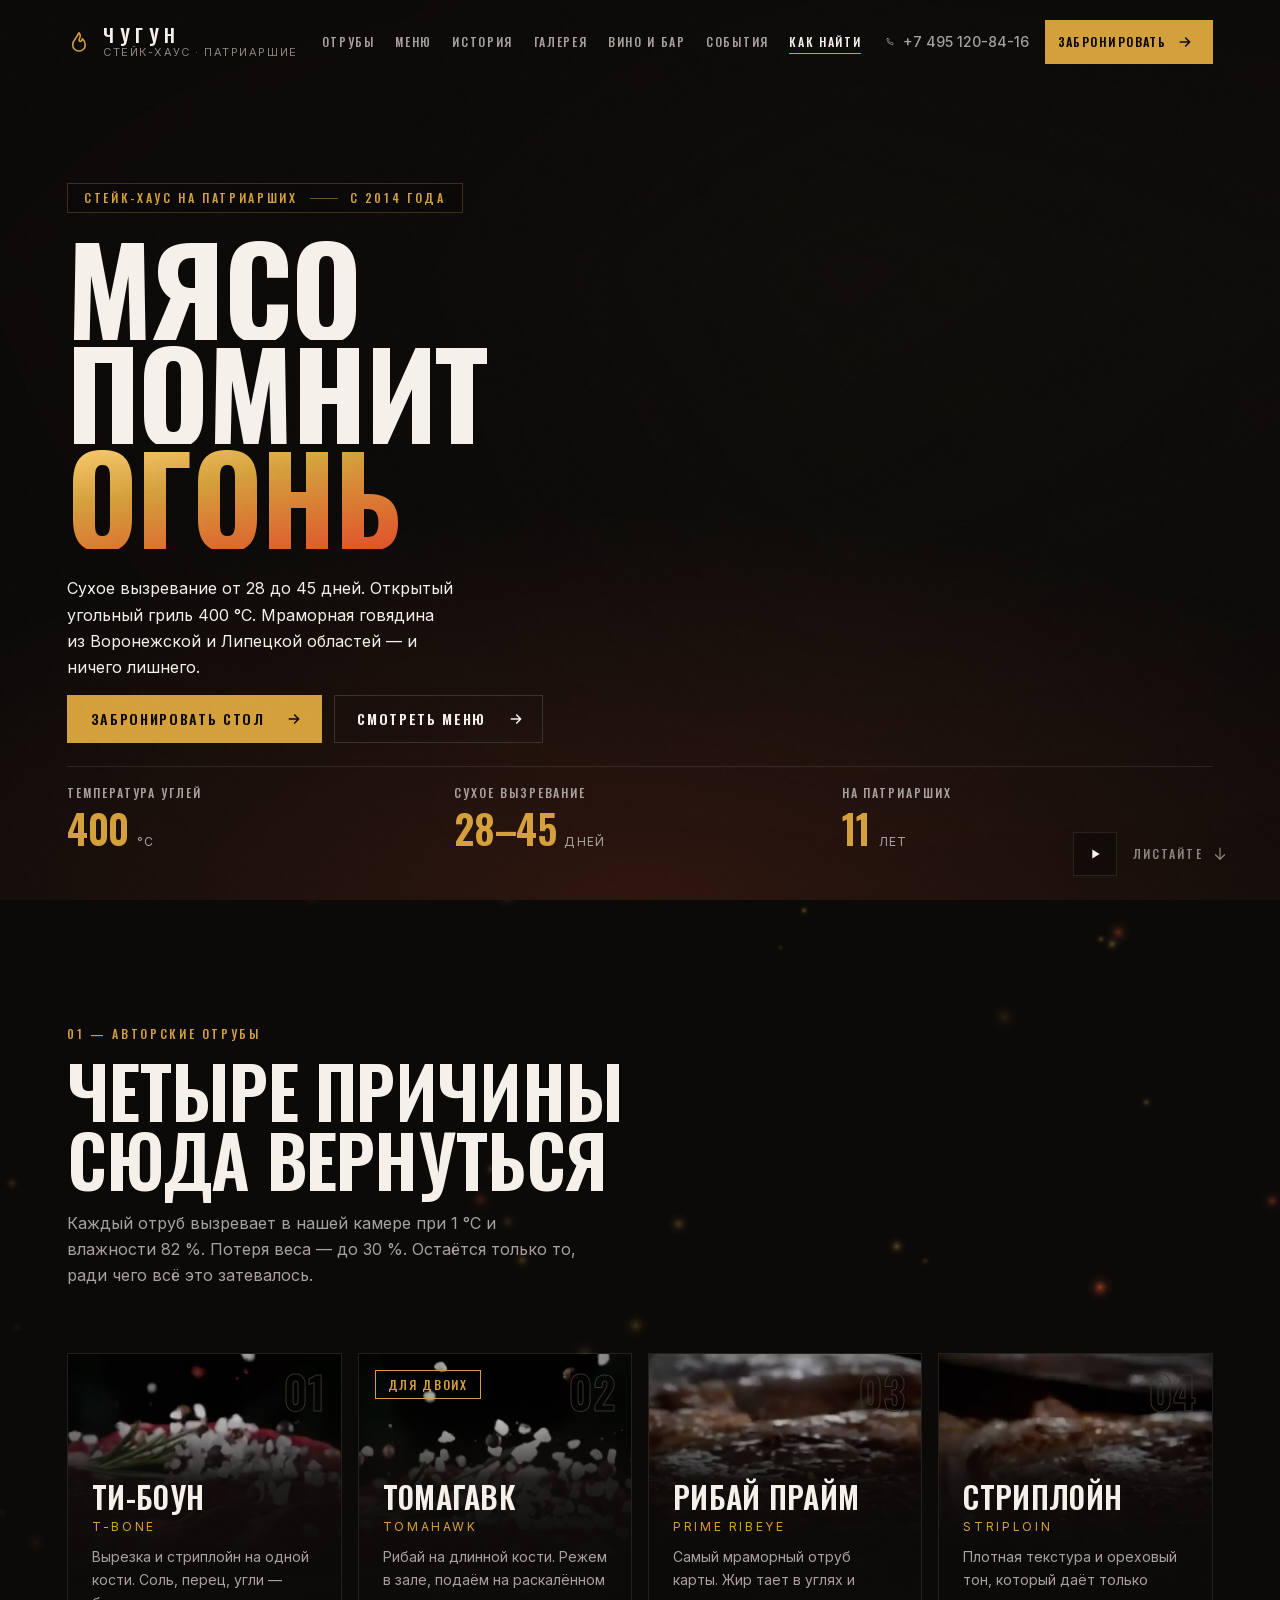
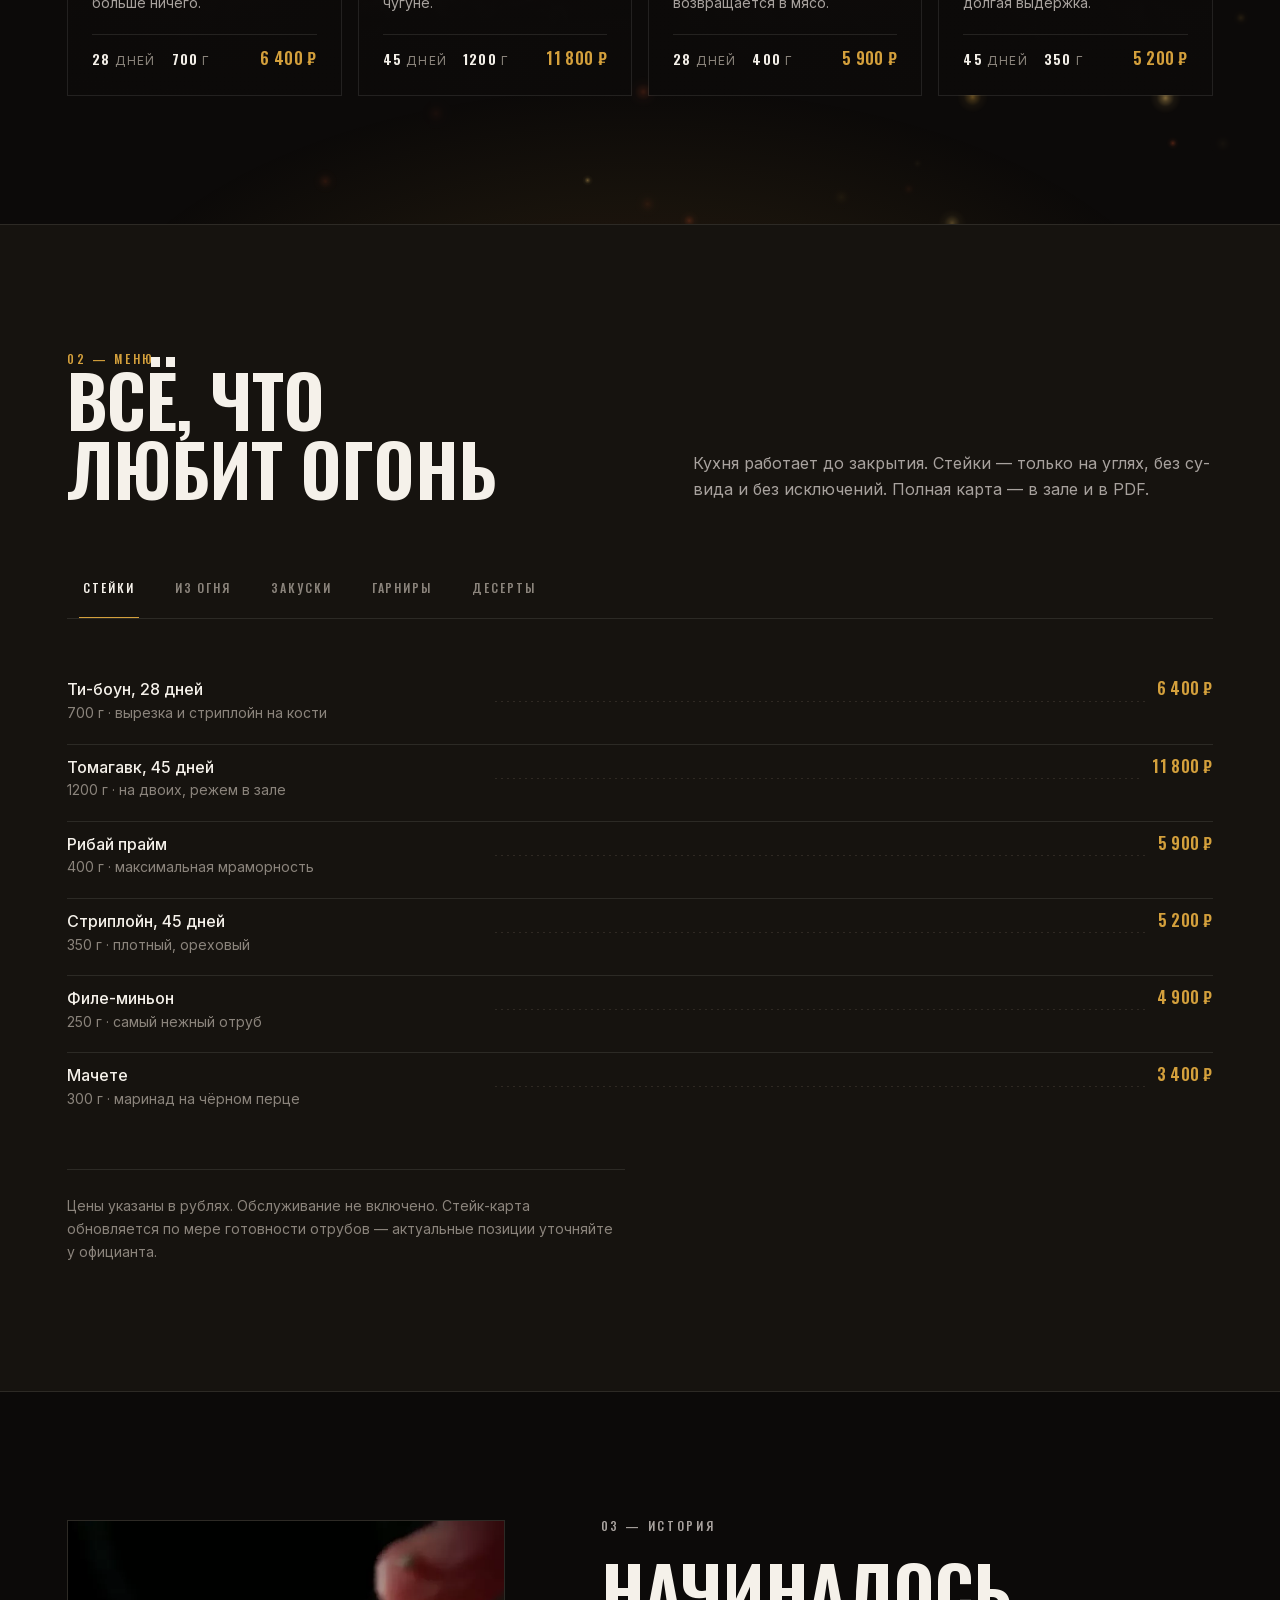
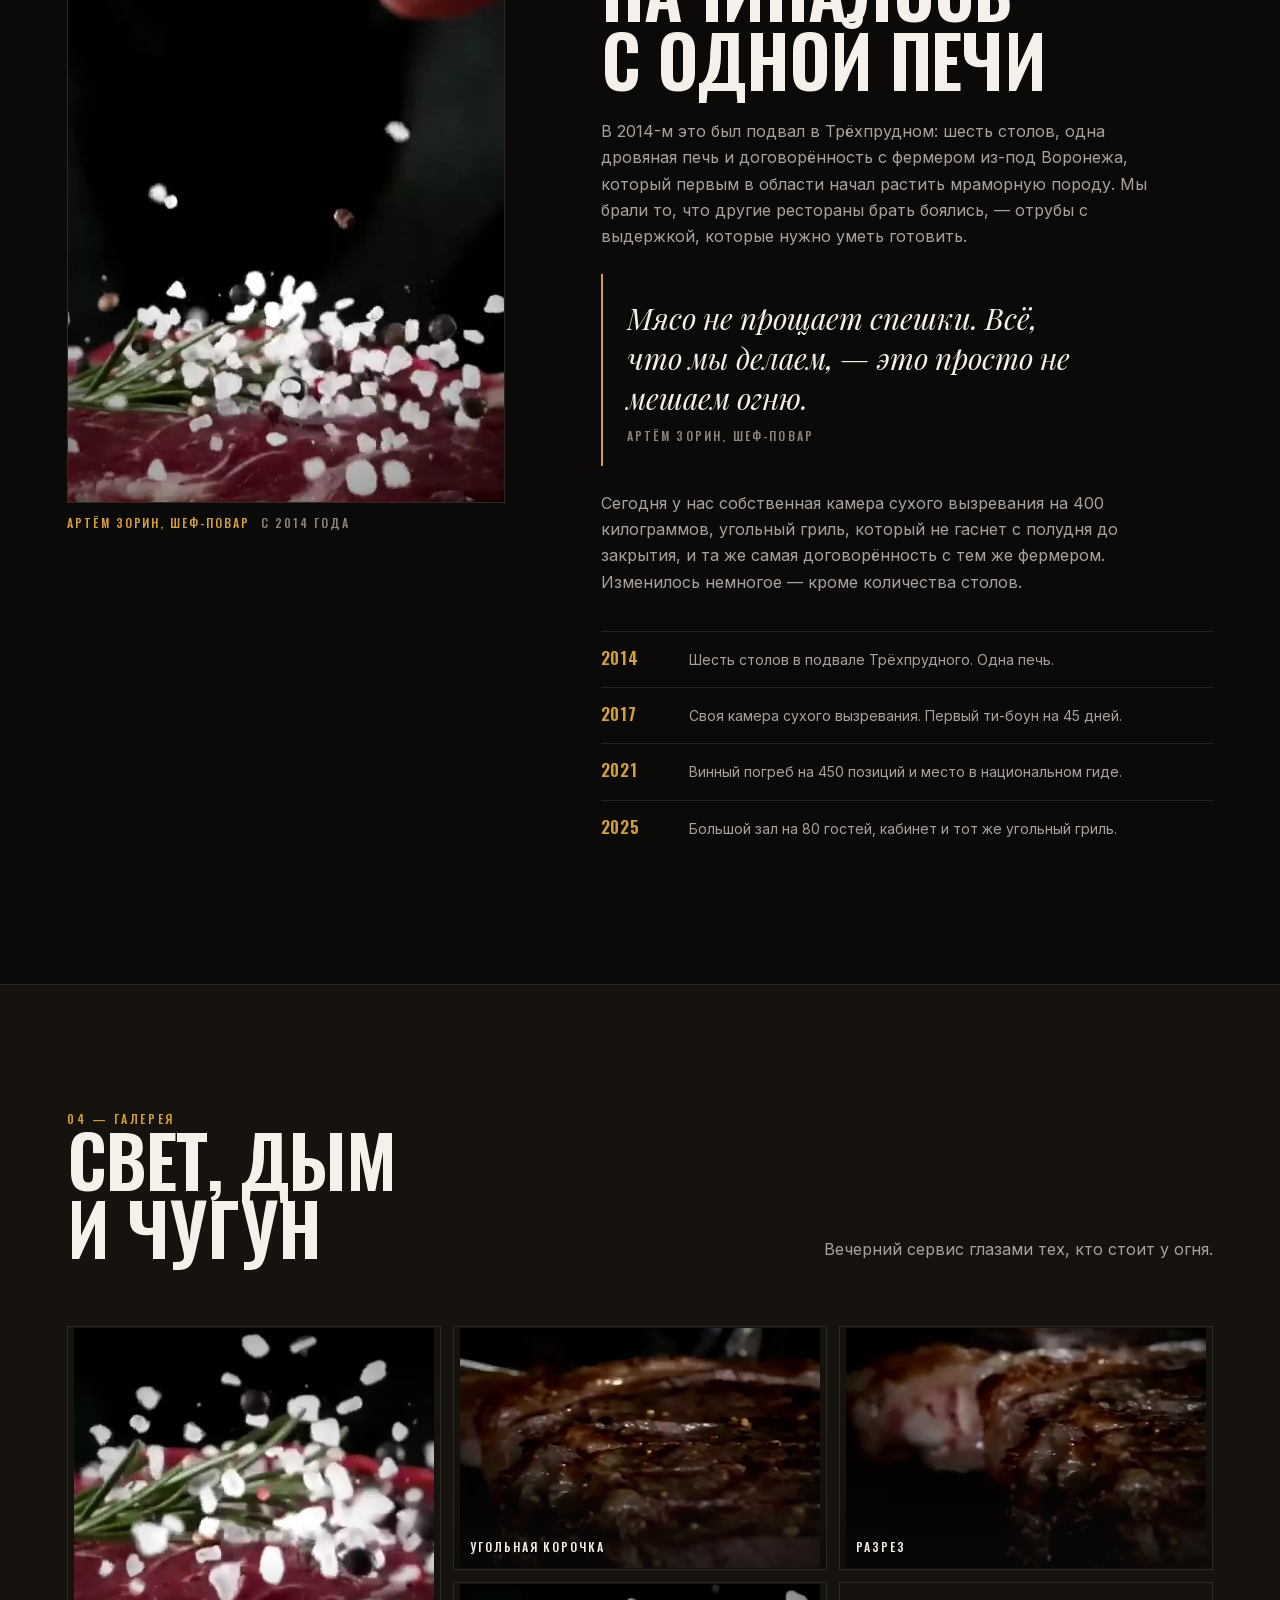
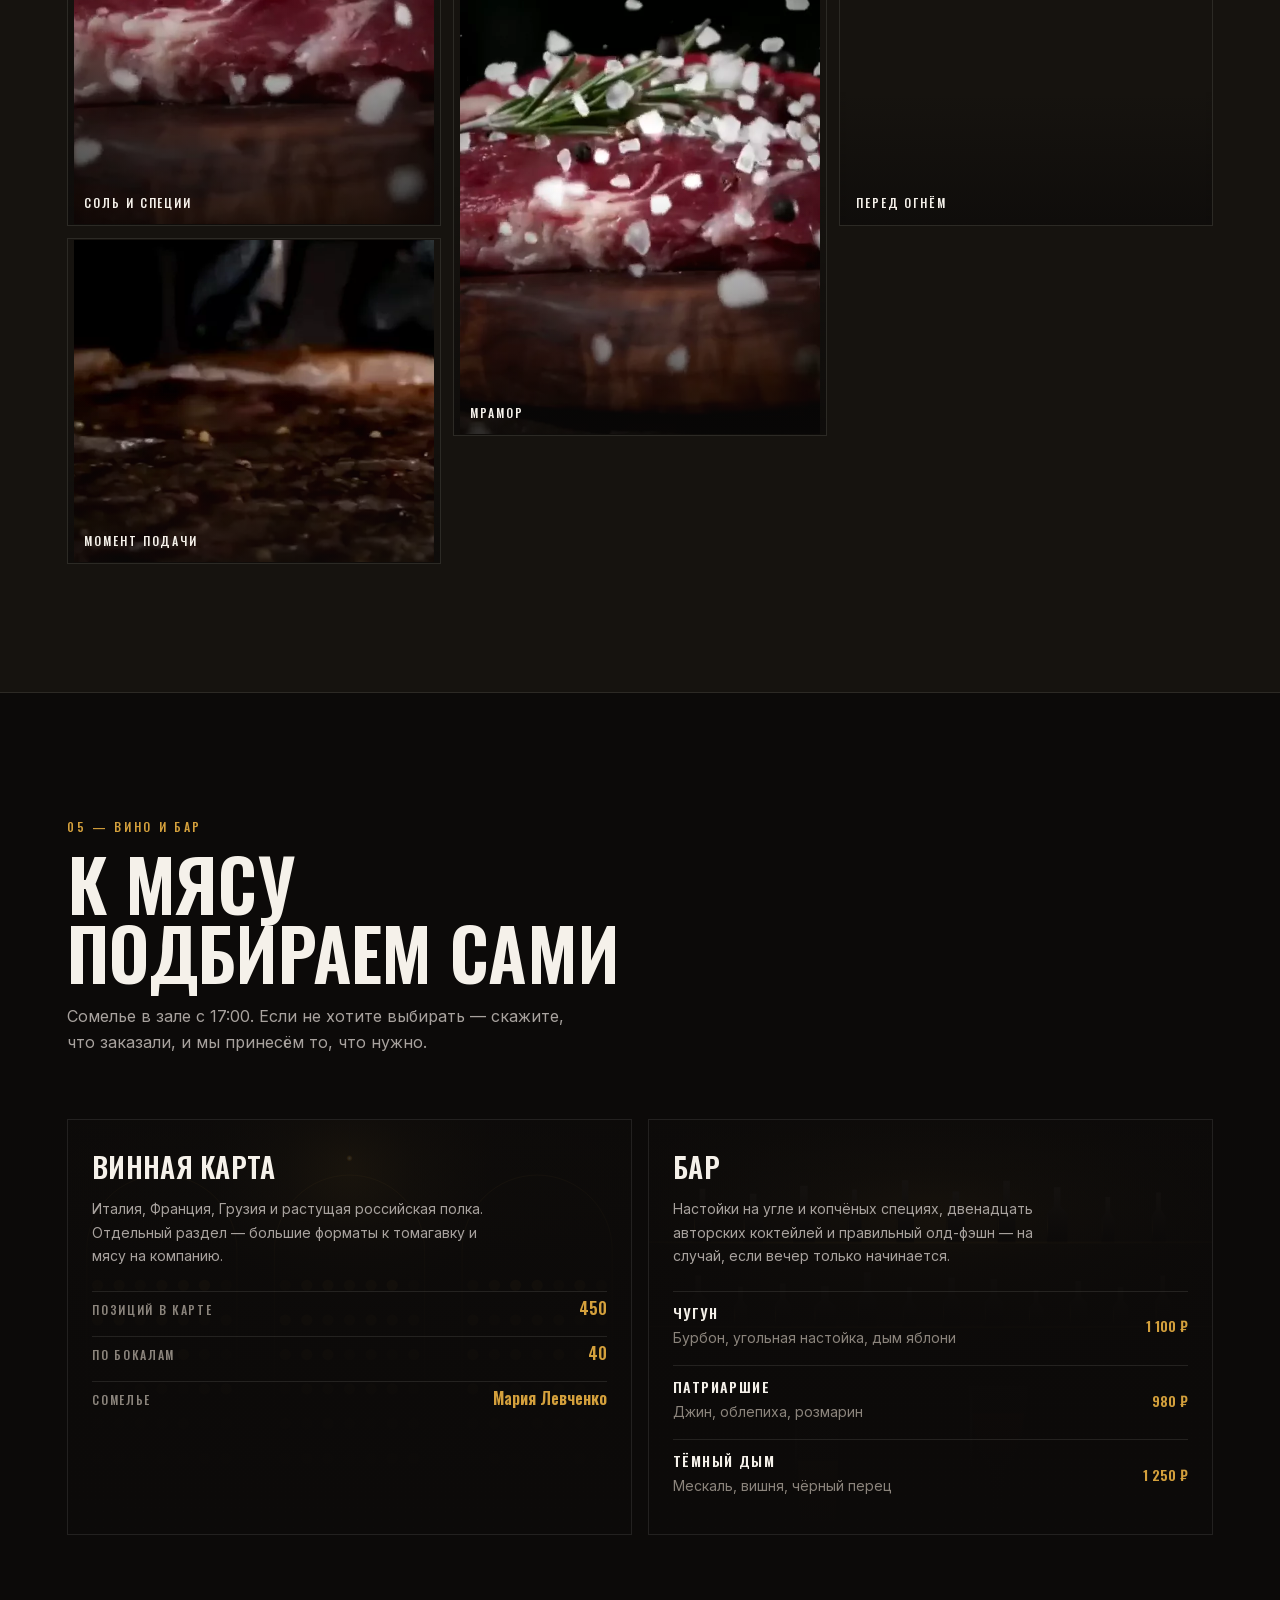
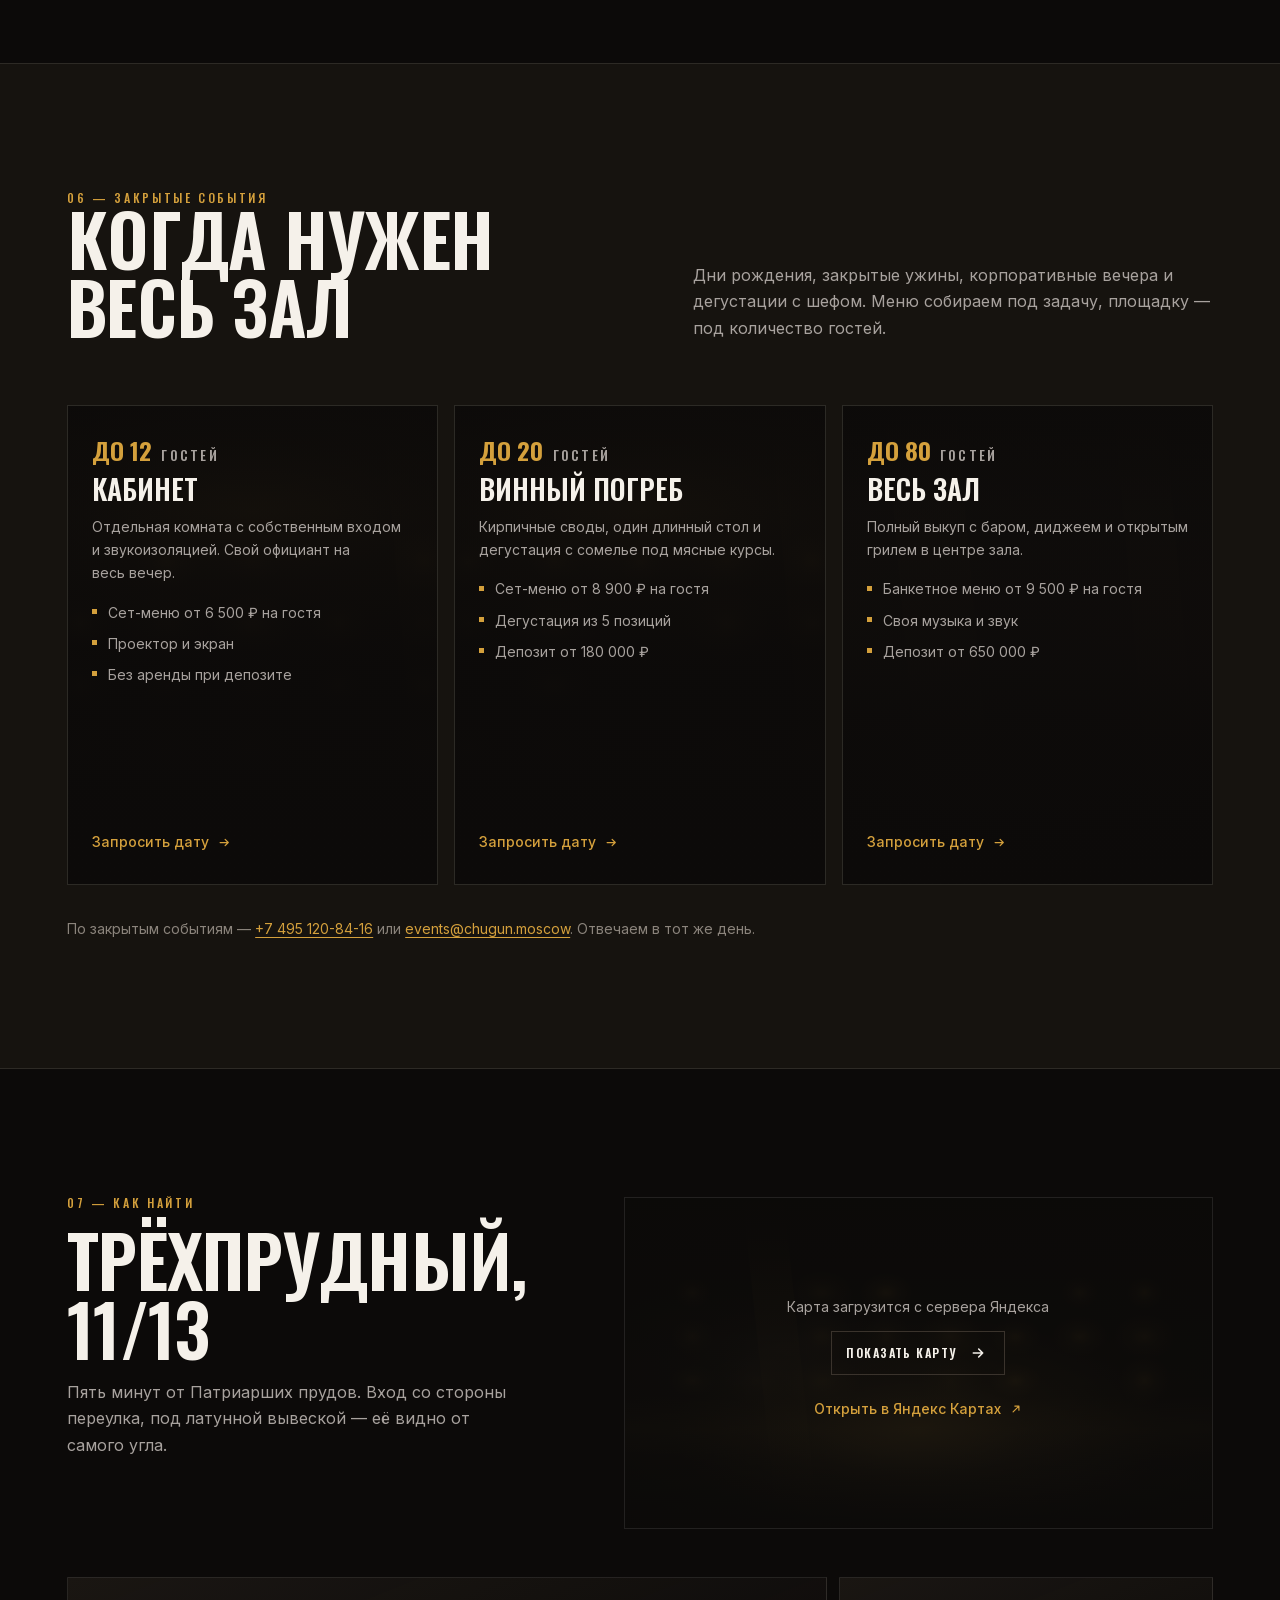
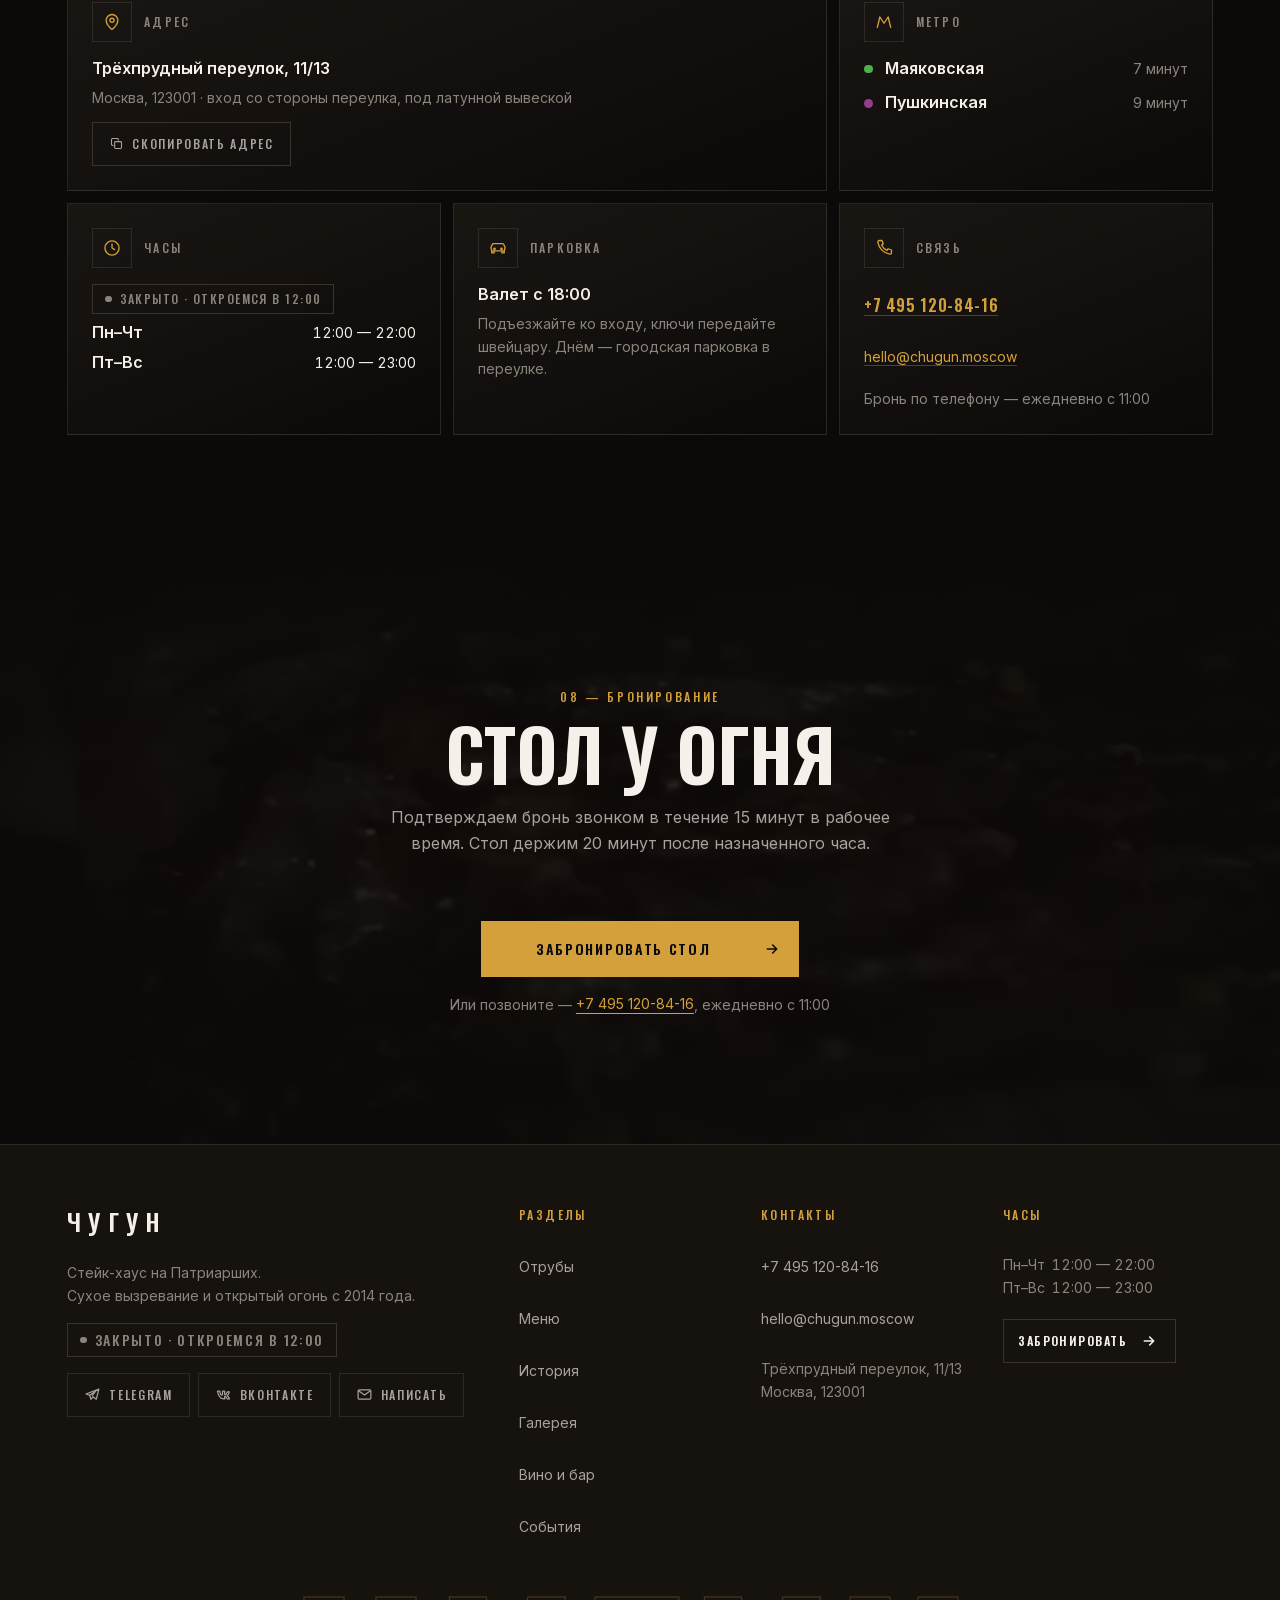
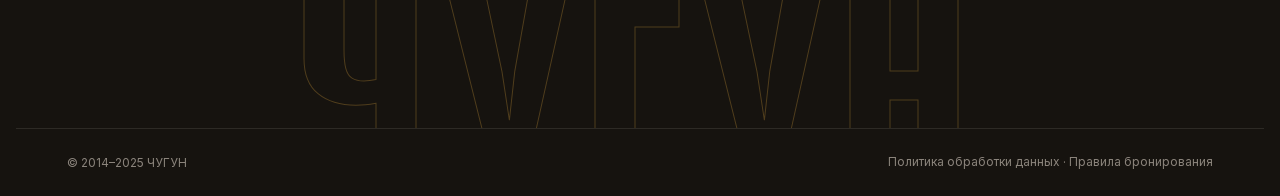
==== commit e4d02db9: "Страница работает и там, где скрипт не выполняется вовсе На скриншоте с айфона видно главное: форма " ====
--- a/index.html
+++ b/index.html
@@ -27,6 +27,14 @@
 <link rel="stylesheet" href="assets/css/styles.css">
 
 <script>(function(d){d.classList.add('js');window.__rvFailsafe=setTimeout(function(){d.classList.add('rv-fallback')},2500)})(document.documentElement)</script>
+<!-- Если скрипт страницы упадёт, страница скажет об этом сама, а не будет
+     молча выглядеть недоделанной: без этого причину видно только в консоли,
+     до которой на телефоне не добраться. -->
+<script>addEventListener('error',function(e){if(!e.message)return;var b=document.getElementById('jserr');
+if(!b){b=document.createElement('div');b.id='jserr';b.setAttribute('role','alert');
+b.style.cssText='position:fixed;inset:auto 0 0;z-index:99998;padding:10px 14px;background:#7A3418;color:#F5F1EA;font:500 12px/1.45 system-ui,sans-serif;text-align:center';
+(document.body||document.documentElement).appendChild(b)}
+b.textContent='Скрипт страницы не выполнился: '+e.message+' ('+(e.filename||'').split('/').pop()+':'+e.lineno+')'})</script>
 <script type="application/ld+json">
 {
   "@context": "https://schema.org",
@@ -89,20 +97,20 @@
         <span>+7 495 120-84-16</span>
       </a>
       <a class="btn btn--sm" href="#reserve"><span class="btn__t">Забронировать</span></a>
-      <button class="burger" type="button" id="burger" aria-expanded="false" aria-controls="mnav">
+      <a class="burger" id="burger" href="#mnav" role="button" aria-expanded="false" aria-controls="mnav">
         <span class="burger__box" aria-hidden="true"><i></i><i></i><i></i></span>
         <span class="vh">Открыть меню</span>
-      </button>
+      </a>
     </div>
   </div>
 </header>
 
 <dialog class="mnav" id="mnav" aria-label="Меню навигации">
   <div class="mnav__in">
-    <button class="mnav__x" type="button" data-close-mnav>
+    <a class="mnav__x" href="#top" data-close-mnav>
       <svg viewBox="0 0 24 24" width="24" height="24" fill="none" stroke="currentColor" stroke-width="1.8" stroke-linecap="round" aria-hidden="true"><path d="M6 6l12 12M18 6L6 18"/></svg>
       <span class="vh">Закрыть меню</span>
-    </button>
+    </a>
     <nav class="mnav__list" aria-label="Разделы сайта">
       <a href="#cuts"><em>01</em>Отрубы</a>
       <a href="#menu"><em>02</em>Меню</a>
--- a/assets/css/styles.css
+++ b/assets/css/styles.css
@@ -406,6 +406,13 @@
   overflow: auto; overscroll-behavior: contain;
 }
 .mnav::backdrop { background: rgba(12, 10, 9, .9) }
+/* Без скрипта бургер — обычная ссылка на #mnav, и меню открывается этим
+   правилом. Со скриптом переход отменяется, и работает showModal(). */
+dialog:not([open]):target {
+  display: block;
+  position: fixed; inset: 0; z-index: var(--z-modal);
+  max-width: none; max-height: none;
+}
 
 .mnav__in {
   display: flex; flex-direction: column; min-height: 100dvh;
@@ -1290,7 +1297,37 @@
   letter-spacing: .18em; text-transform: uppercase; color: var(--mute);
 }
 .fld__hint { font-size: var(--t-xs); color: var(--faint); line-height: 1.5 }
+/* Системные поля — это не «черновик под скриптом», а то, что видит
+   человек, у которого скрипт не выполнился (например, предпросмотр
+   файла на айфоне его не запускает). Одеваем их в те же стили. */
 .native { display: grid; gap: var(--s2) }
+/* Подпись у поля дублирует .fld__lbl — прячем её от глаз, но оставляем
+   разметке: это настоящий <label for>, и он нужен озвучке. */
+.native label {
+  position: absolute; width: 1px; height: 1px;
+  margin: -1px; padding: 0; border: 0;
+  clip-path: inset(50%); overflow: hidden; white-space: nowrap;
+}
+.native input, .native select {
+  width: 100%; min-height: 3rem;
+  padding: var(--s3) var(--s4);
+  background: rgba(22, 19, 15, .8);
+  border: 1px solid var(--ash); border-radius: var(--r);
+  color: var(--bone); font: 400 1rem/1.2 var(--f-body);
+  appearance: none; -webkit-appearance: none;
+}
+.native select {
+  background-image: linear-gradient(45deg, transparent 50%, var(--mute) 50%),
+                    linear-gradient(135deg, var(--mute) 50%, transparent 50%);
+  background-position: calc(100% - 20px) calc(50% + 1px), calc(100% - 14px) calc(50% + 1px);
+  background-size: 6px 6px, 6px 6px;
+  background-repeat: no-repeat;
+  padding-inline-end: var(--s8);
+}
+.native input:focus, .native select:focus { border-color: var(--brass); outline: none }
+/* у date на iOS свой внутренний вид — снимаем белую подложку */
+.native input[type="date"]::-webkit-date-and-time-value { text-align: start }
+.native input::-webkit-calendar-picker-indicator { filter: invert(1); opacity: .5 }
 /* свои виджеты внутри сетки шага 2 занимают всю ширину */
 .grid > .fld { grid-column: 1 / -1 }
 
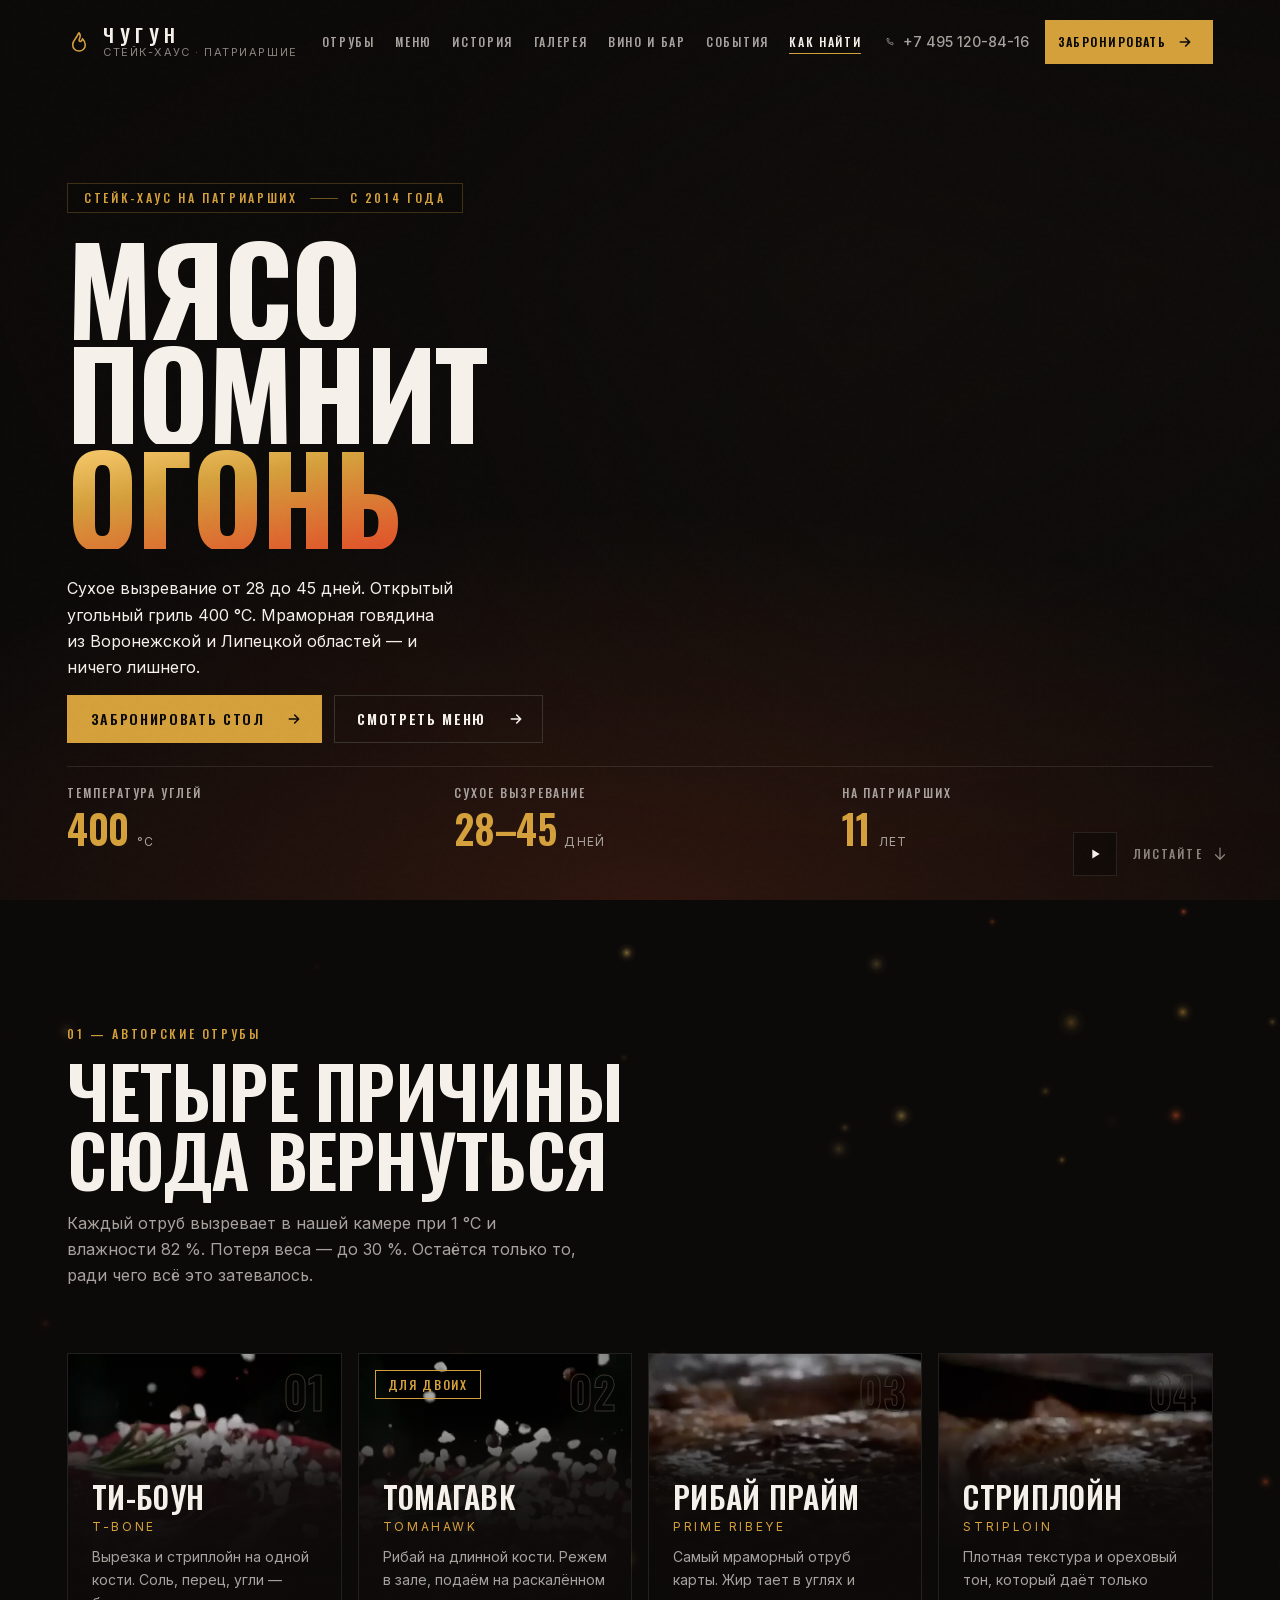
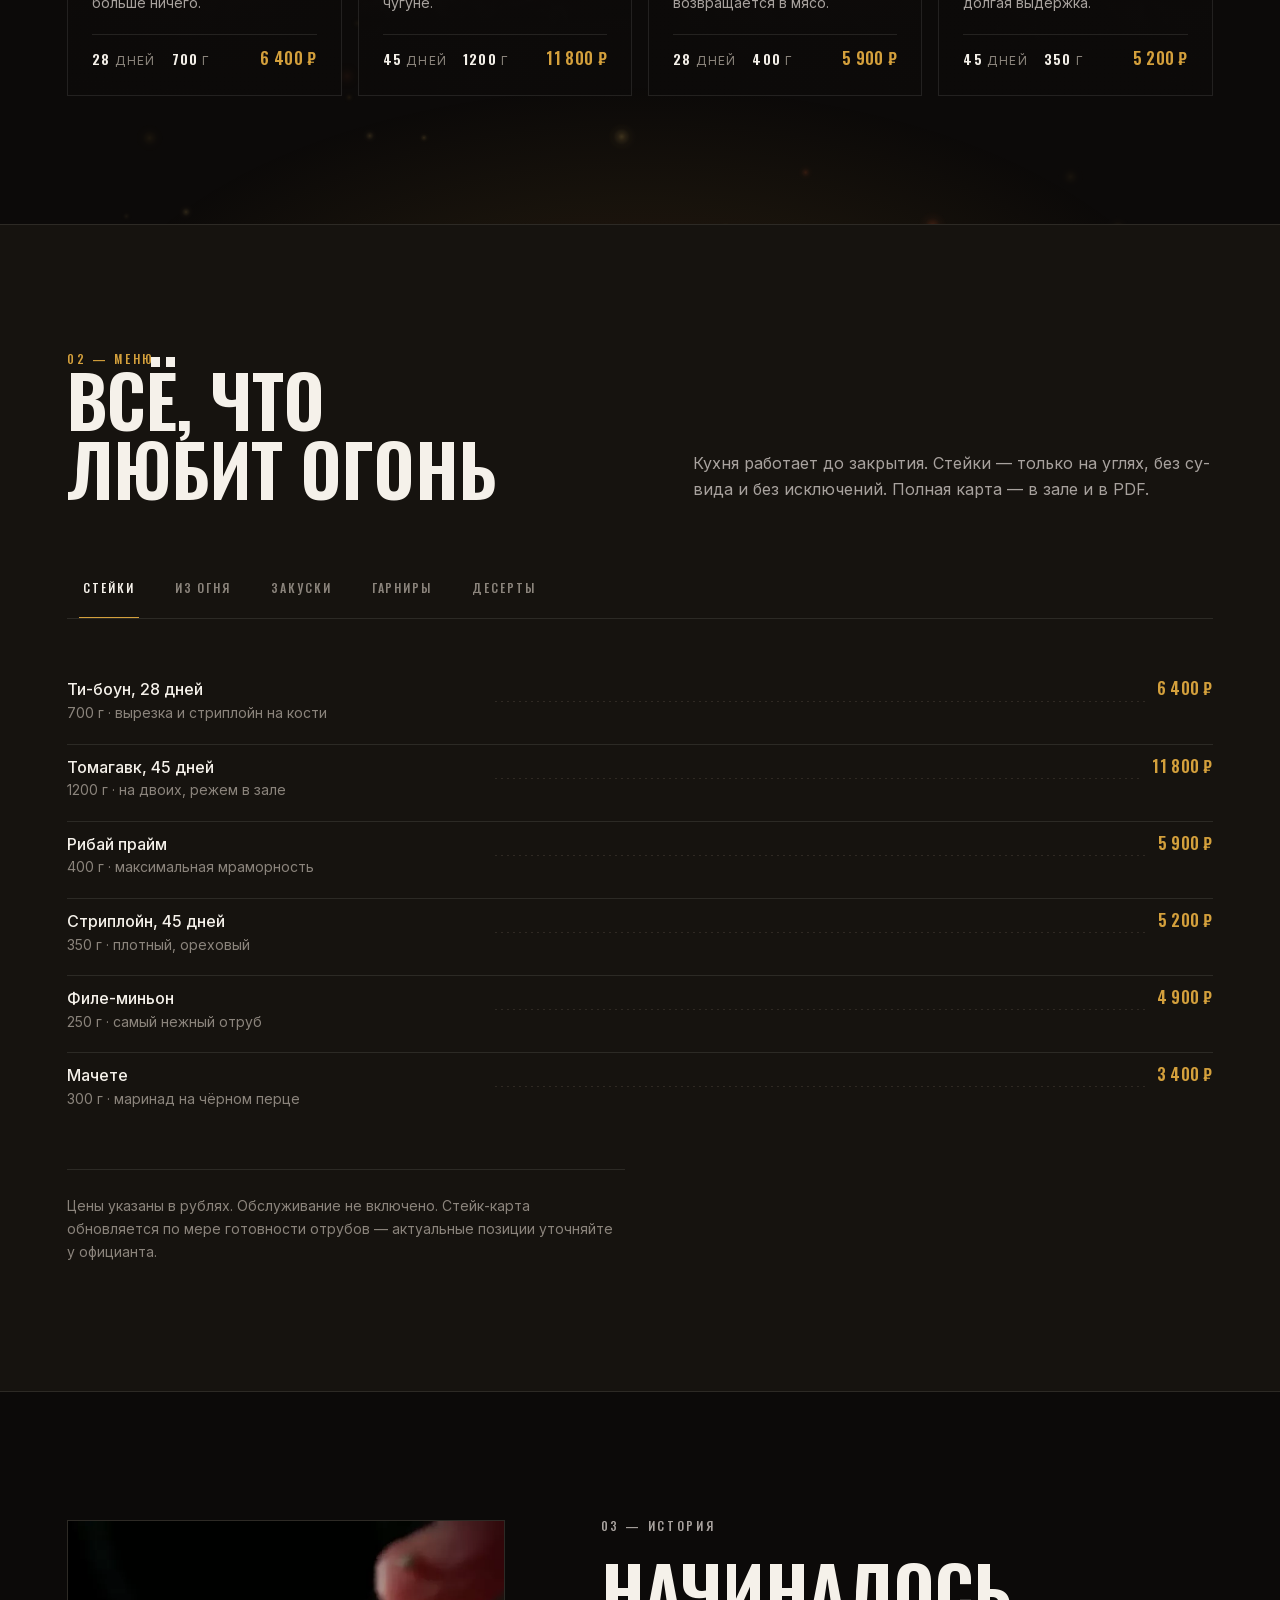
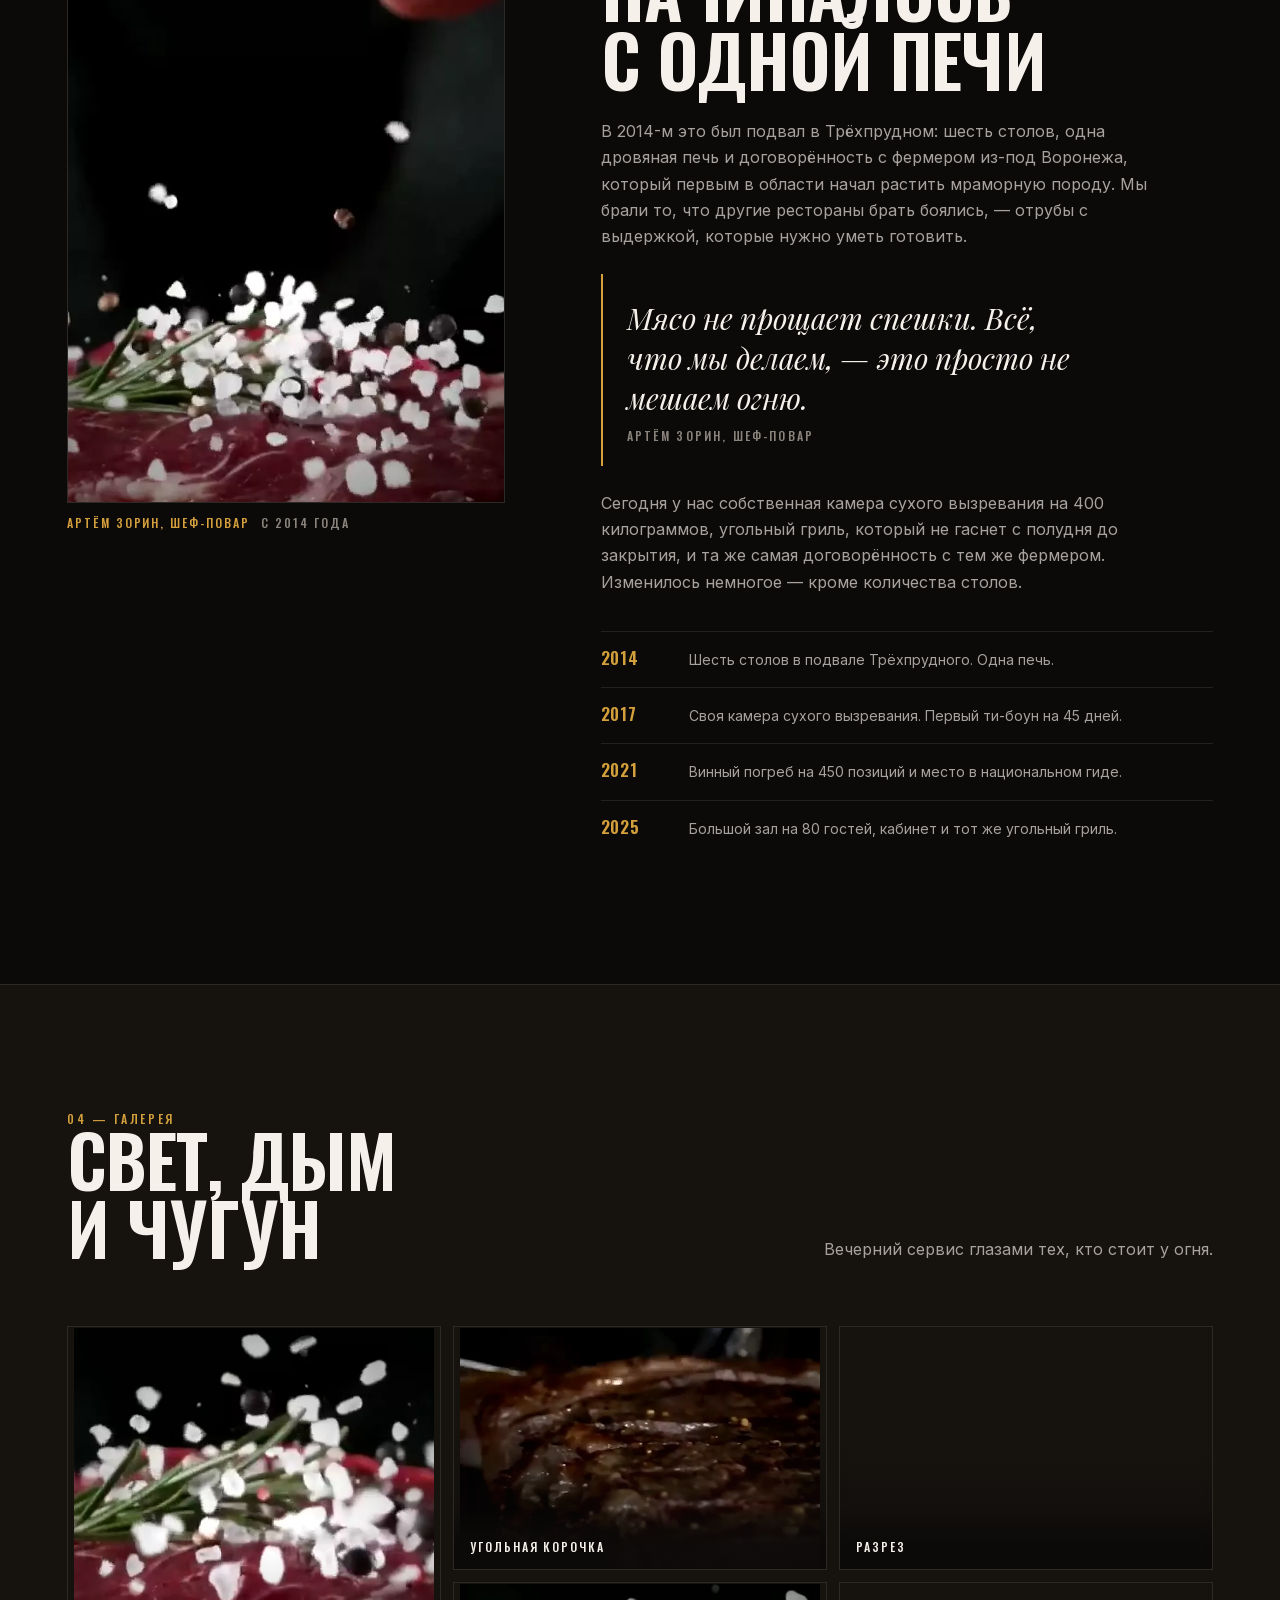
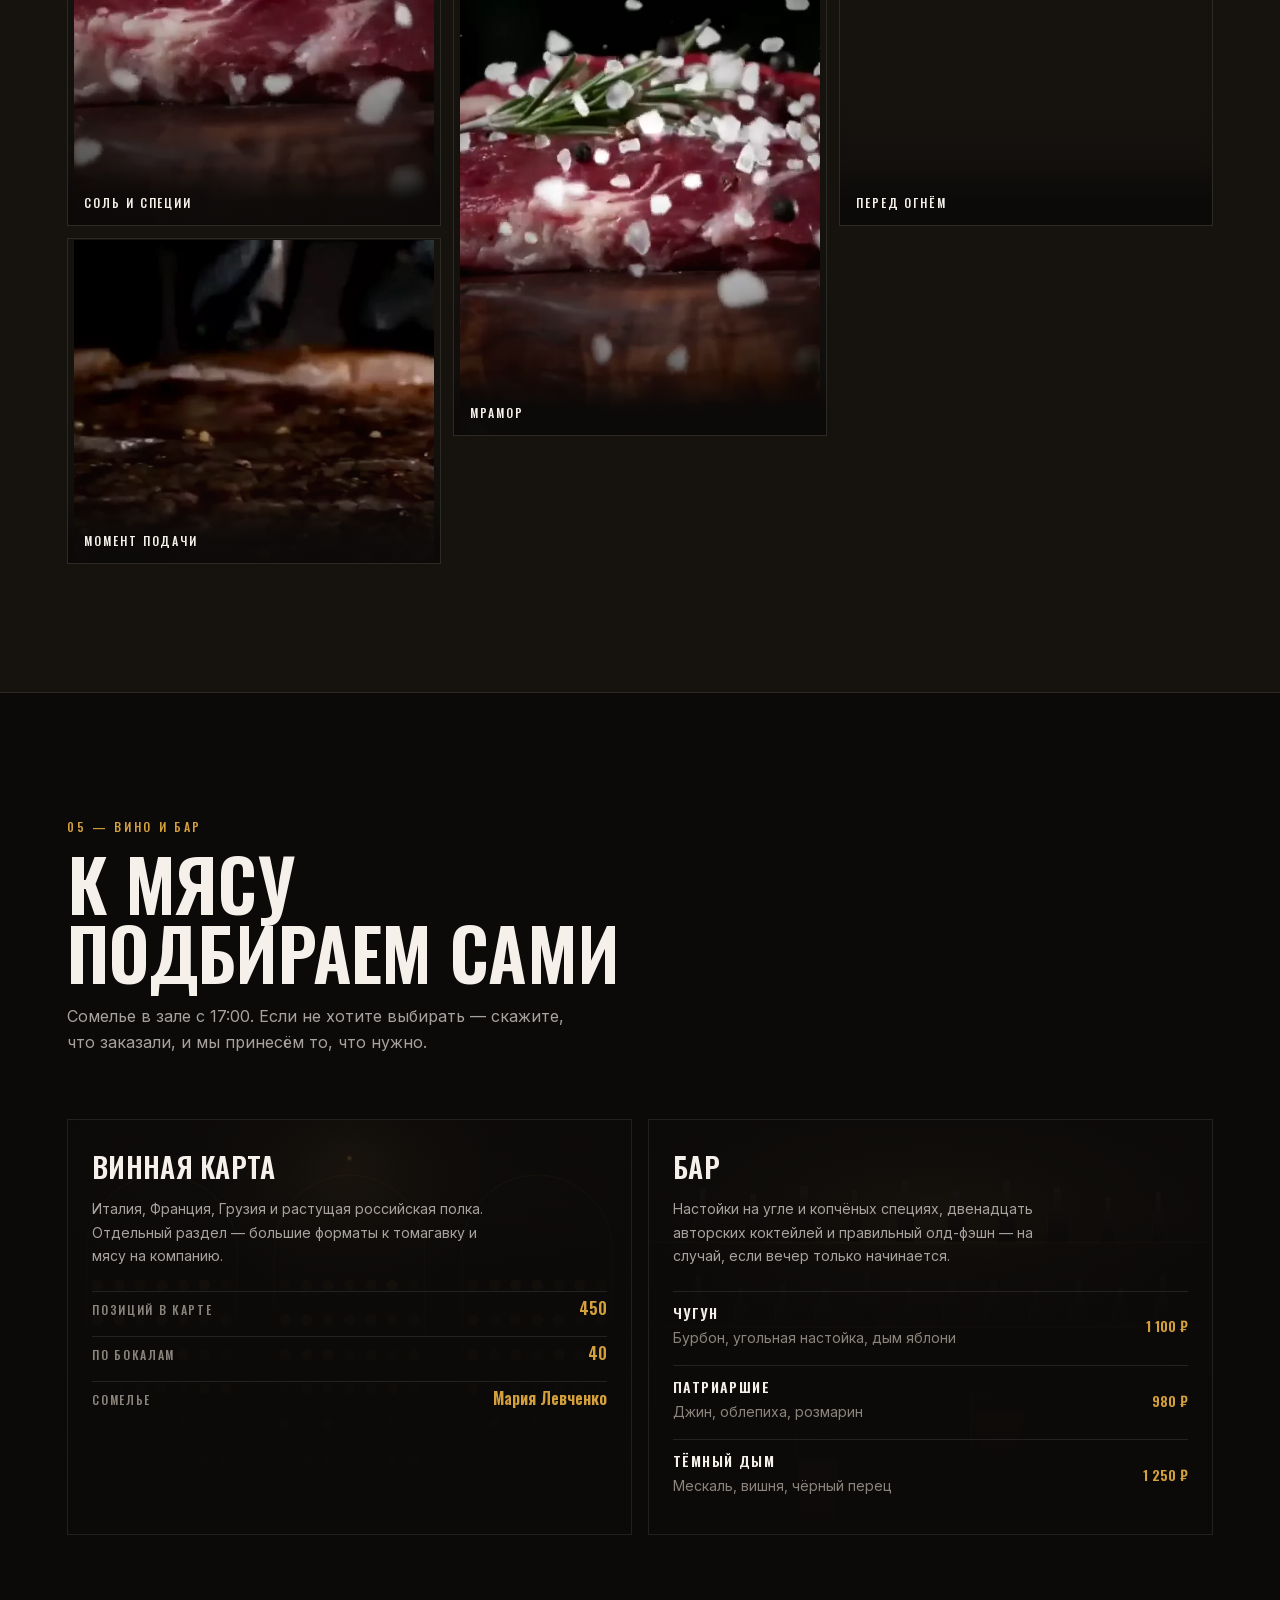
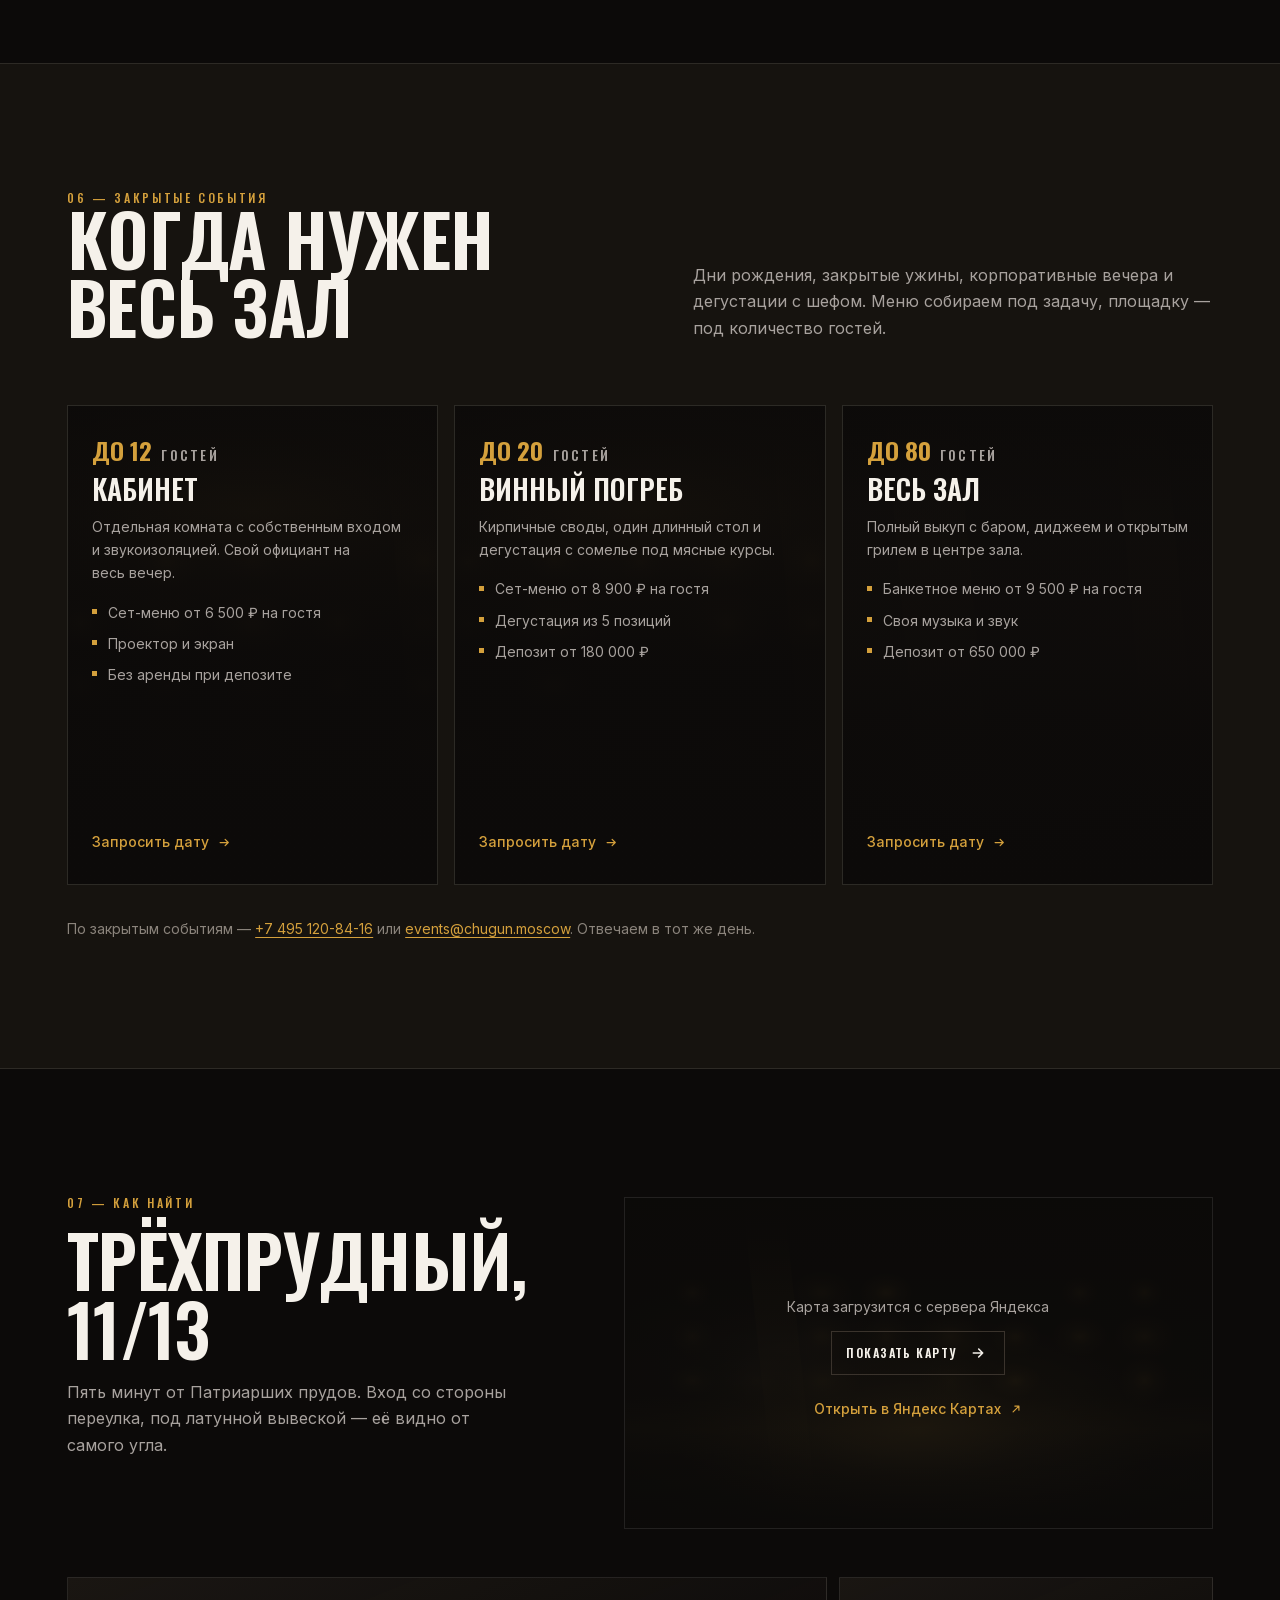
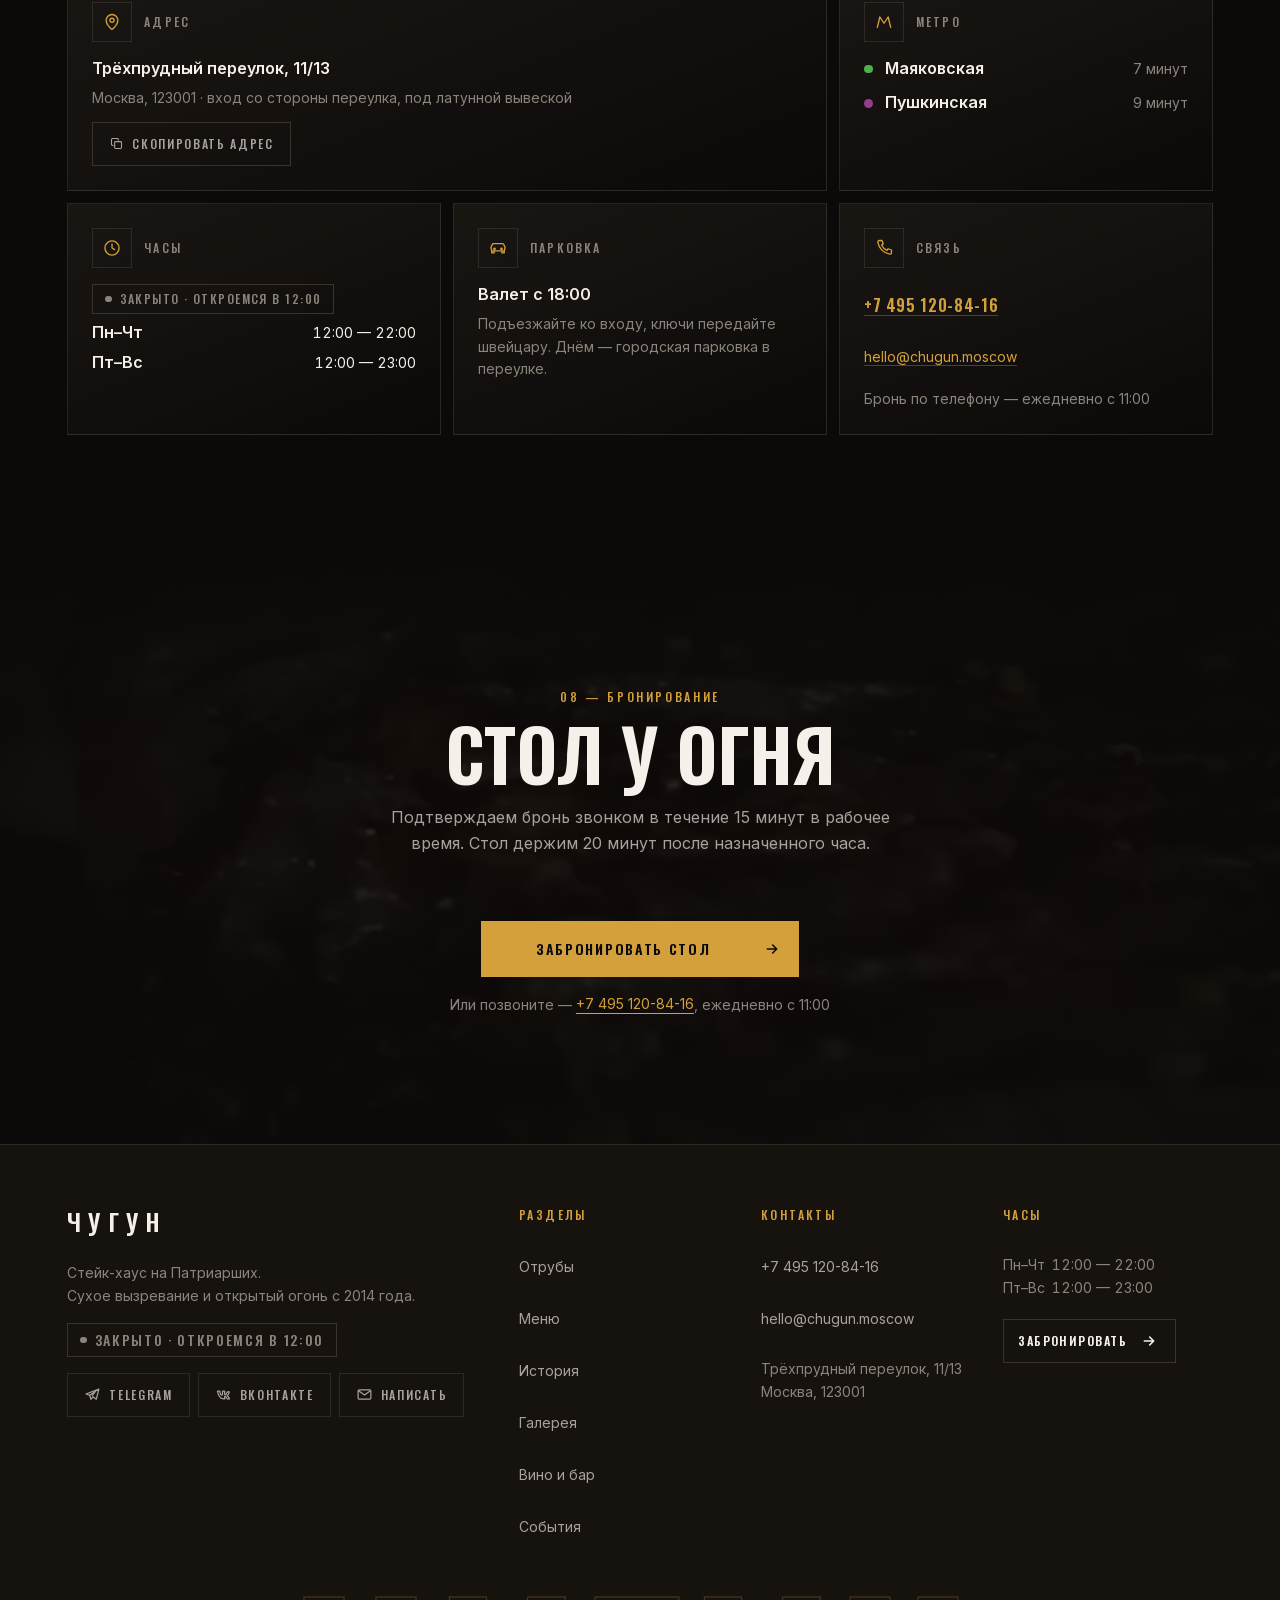
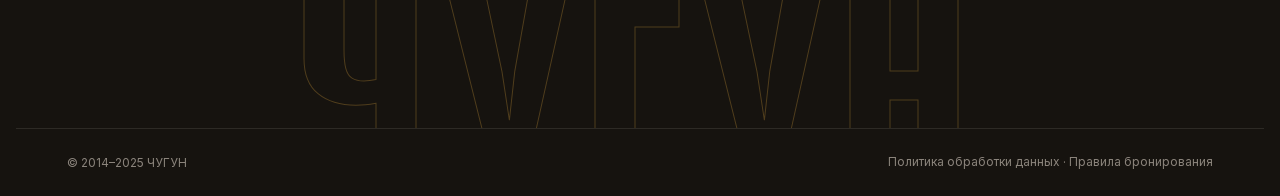
==== commit b15bb158: "Вкладки меню и полоса брони работают без скрипта Не работали ровно те вещи, что держались на JavaScr" ====
--- a/index.html
+++ b/index.html
@@ -265,16 +265,25 @@
     </header>
 
     <div class="tabs">
-      <div class="tabs__bar" role="tablist" aria-label="Разделы меню">
-        <button role="tab" id="tab-steak" aria-controls="p-steak" aria-selected="true" tabindex="0">Стейки</button>
-        <button role="tab" id="tab-fire"  aria-controls="p-fire"  aria-selected="false" tabindex="-1">Из огня</button>
-        <button role="tab" id="tab-start" aria-controls="p-start" aria-selected="false" tabindex="-1">Закуски</button>
-        <button role="tab" id="tab-side"  aria-controls="p-side"  aria-selected="false" tabindex="-1">Гарниры</button>
-        <button role="tab" id="tab-dess"  aria-controls="p-dess"  aria-selected="false" tabindex="-1">Десерты</button>
+      <!-- Переключатель — группа радиокнопок, а не кнопки со скриптом:
+           так вкладки работают и там, где JavaScript не выполняется,
+           и стрелки на клавиатуре достаются даром. -->
+      <input class="tabs__r" type="radio" name="menu-tab" id="tab-steak" checked>
+      <input class="tabs__r" type="radio" name="menu-tab" id="tab-fire">
+      <input class="tabs__r" type="radio" name="menu-tab" id="tab-start">
+      <input class="tabs__r" type="radio" name="menu-tab" id="tab-side">
+      <input class="tabs__r" type="radio" name="menu-tab" id="tab-dess">
+
+      <div class="tabs__bar" role="group" aria-label="Разделы меню">
+        <label for="tab-steak">Стейки</label>
+        <label for="tab-fire">Из огня</label>
+        <label for="tab-start">Закуски</label>
+        <label for="tab-side">Гарниры</label>
+        <label for="tab-dess">Десерты</label>
       </div>
 
       <div class="tabs__panels">
-        <div role="tabpanel" id="p-steak" aria-labelledby="tab-steak" tabindex="0">
+        <div class="tabs__p" id="p-steak">
           <ul class="menu">
             <li><span class="menu__n">Ти-боун, 28 дней<em>700 г · вырезка и стриплойн на кости</em></span><span class="menu__d" aria-hidden="true"></span><span class="menu__p tnum">6 400 ₽</span></li>
             <li><span class="menu__n">Томагавк, 45 дней<em>1200 г · на двоих, режем в зале</em></span><span class="menu__d" aria-hidden="true"></span><span class="menu__p tnum">11 800 ₽</span></li>
@@ -285,7 +294,7 @@
           </ul>
         </div>
 
-        <div role="tabpanel" id="p-fire" aria-labelledby="tab-fire" tabindex="0" hidden>
+        <div class="tabs__p" id="p-fire">
           <ul class="menu">
             <li><span class="menu__n">Костный мозг на углях<em>с петрушкой и бородинским тостом</em></span><span class="menu__d" aria-hidden="true"></span><span class="menu__p tnum">1 200 ₽</span></li>
             <li><span class="menu__n">Бараньи рёбра<em>6 часов в дыму яблони</em></span><span class="menu__d" aria-hidden="true"></span><span class="menu__p tnum">2 800 ₽</span></li>
@@ -295,7 +304,7 @@
           </ul>
         </div>
 
-        <div role="tabpanel" id="p-start" aria-labelledby="tab-start" tabindex="0" hidden>
+        <div class="tabs__p" id="p-start">
           <ul class="menu">
             <li><span class="menu__n">Тартар из вырезки<em>рубим ножом, желток, каперсы</em></span><span class="menu__d" aria-hidden="true"></span><span class="menu__p tnum">1 600 ₽</span></li>
             <li><span class="menu__n">Брезаола домашняя<em>вызревание 60 дней</em></span><span class="menu__d" aria-hidden="true"></span><span class="menu__p tnum">1 400 ₽</span></li>
@@ -305,7 +314,7 @@
           </ul>
         </div>
 
-        <div role="tabpanel" id="p-side" aria-labelledby="tab-side" tabindex="0" hidden>
+        <div class="tabs__p" id="p-side">
           <ul class="menu">
             <li><span class="menu__n">Картофель в углях<em>со сметаной и зелёным луком</em></span><span class="menu__d" aria-hidden="true"></span><span class="menu__p tnum">690 ₽</span></li>
             <li><span class="menu__n">Спаржа на решётке<em>лимон, пармезан</em></span><span class="menu__d" aria-hidden="true"></span><span class="menu__p tnum">890 ₽</span></li>
@@ -314,7 +323,7 @@
           </ul>
         </div>
 
-        <div role="tabpanel" id="p-dess" aria-labelledby="tab-dess" tabindex="0" hidden>
+        <div class="tabs__p" id="p-dess">
           <ul class="menu">
             <li><span class="menu__n">Медовик на гречишном мёде<em>двенадцать коржей</em></span><span class="menu__d" aria-hidden="true"></span><span class="menu__p tnum">620 ₽</span></li>
             <li><span class="menu__n">Печёное яблоко с углей<em>мороженое на топлёном молоке</em></span><span class="menu__d" aria-hidden="true"></span><span class="menu__p tnum">580 ₽</span></li>
--- a/assets/css/styles.css
+++ b/assets/css/styles.css
@@ -738,24 +738,58 @@
   .tabs__bar { -webkit-mask-image: none; mask-image: none }
 }
 .tabs__bar::-webkit-scrollbar { display: none }
-.tabs__bar [role="tab"] {
+/* Сами радиокнопки не видны, но остаются в фокусе — стрелки переключают
+   вкладки, как и положено группе радиокнопок. */
+.tabs { position: relative }
+.tabs__r {
+  position: absolute; top: 0; inset-inline-start: 0;
+  width: 1px; height: 1px; margin: 0; opacity: 0; pointer-events: none;
+}
+.tabs__bar label {
   position: relative;
+  display: inline-flex; align-items: center;
   flex: 0 0 auto;
   scroll-snap-align: start;
   min-height: 2.75rem; padding: var(--s2) var(--s4);
   font: 500 var(--t-xs)/1 var(--f-disp);
   letter-spacing: .16em; text-transform: uppercase; color: var(--faint);
+  cursor: pointer;
+  -webkit-tap-highlight-color: transparent;
   transition: color var(--d-base) var(--e-out);
 }
-.tabs__bar [role="tab"]::after {
+.tabs__bar label::after {
   content: ''; position: absolute; inset-inline: var(--s3); bottom: calc(-1 * var(--s2) - 1px);
   height: 2px; background: var(--brass);
   transform: scaleX(0); transition: transform var(--d-base) var(--e-out);
 }
-.tabs__bar [role="tab"]:hover { color: var(--mute) }
-.tabs__bar [role="tab"][aria-selected="true"] { color: var(--bone) }
-.tabs__bar [role="tab"][aria-selected="true"]::after { transform: scaleX(1) }
-[role="tabpanel"]:focus-visible { outline-offset: 8px }
+.tabs__bar label:hover { color: var(--mute) }
+.tabs__panels > .tabs__p { display: none }
+
+#tab-steak:checked ~ .tabs__bar label[for="tab-steak"],
+#tab-fire:checked ~ .tabs__bar label[for="tab-fire"],
+#tab-start:checked ~ .tabs__bar label[for="tab-start"],
+#tab-side:checked ~ .tabs__bar label[for="tab-side"],
+#tab-dess:checked ~ .tabs__bar label[for="tab-dess"] { color: var(--bone) }
+
+#tab-steak:checked ~ .tabs__bar label[for="tab-steak"]::after,
+#tab-fire:checked ~ .tabs__bar label[for="tab-fire"]::after,
+#tab-start:checked ~ .tabs__bar label[for="tab-start"]::after,
+#tab-side:checked ~ .tabs__bar label[for="tab-side"]::after,
+#tab-dess:checked ~ .tabs__bar label[for="tab-dess"]::after { transform: scaleX(1) }
+
+#tab-steak:checked ~ .tabs__panels > #p-steak,
+#tab-fire:checked ~ .tabs__panels > #p-fire,
+#tab-start:checked ~ .tabs__panels > #p-start,
+#tab-side:checked ~ .tabs__panels > #p-side,
+#tab-dess:checked ~ .tabs__panels > #p-dess { display: block }
+
+#tab-steak:focus-visible ~ .tabs__bar label[for="tab-steak"],
+#tab-fire:focus-visible ~ .tabs__bar label[for="tab-fire"],
+#tab-start:focus-visible ~ .tabs__bar label[for="tab-start"],
+#tab-side:focus-visible ~ .tabs__bar label[for="tab-side"],
+#tab-dess:focus-visible ~ .tabs__bar label[for="tab-dess"] {
+  outline: 2px solid var(--brass); outline-offset: 4px;
+}
 
 .menu { display: grid; gap: var(--s2) }
 .menu li {
@@ -857,10 +891,14 @@
 .gal__i button:hover::after { opacity: .55 }
 .gal__cap {
   position: absolute; inset-inline: 0; bottom: 0; z-index: 1;
-  padding: var(--s4);
+  padding: var(--s6) var(--s4) var(--s4);
   font: 500 var(--t-xs)/1 var(--f-disp);
   letter-spacing: .16em; text-transform: uppercase; color: var(--bone);
   text-align: start;
+  /* Подпись лежит на снимке, и снимок бывает светлым: под ней собственное
+     затемнение. Замерено по пикселям — без него на телефоне подпись
+     упиралась в 3.96:1 на подсвеченной корочке при норме 4.5. */
+  background: linear-gradient(to top, rgba(12,10,9,.92) 40%, rgba(12,10,9,0) 100%);
 }
 
 /* lightbox */
@@ -1528,10 +1566,12 @@
   background: rgba(12, 10, 9, .94);
   border-top: 1px solid var(--line-soft);
   backdrop-filter: blur(14px);
-  transform: translateY(110%);
   transition: transform var(--d-slow) var(--e-out);
 }
-.cta-bar--on { transform: none }
+/* Без скрипта полоса просто есть: прятать её начальным сдвигом можно
+   только там, где есть кому её выдвинуть. Класс js ставит скрипт в <head>. */
+.js .cta-bar { transform: translateY(110%) }
+.js .cta-bar--on { transform: none }
 /* Полоса висит поверх страницы, и нижняя строка подвала уходила под неё.
    Отступ добавляем только там, где полоса вообще есть. */
 @media (max-width: 55.99em) {
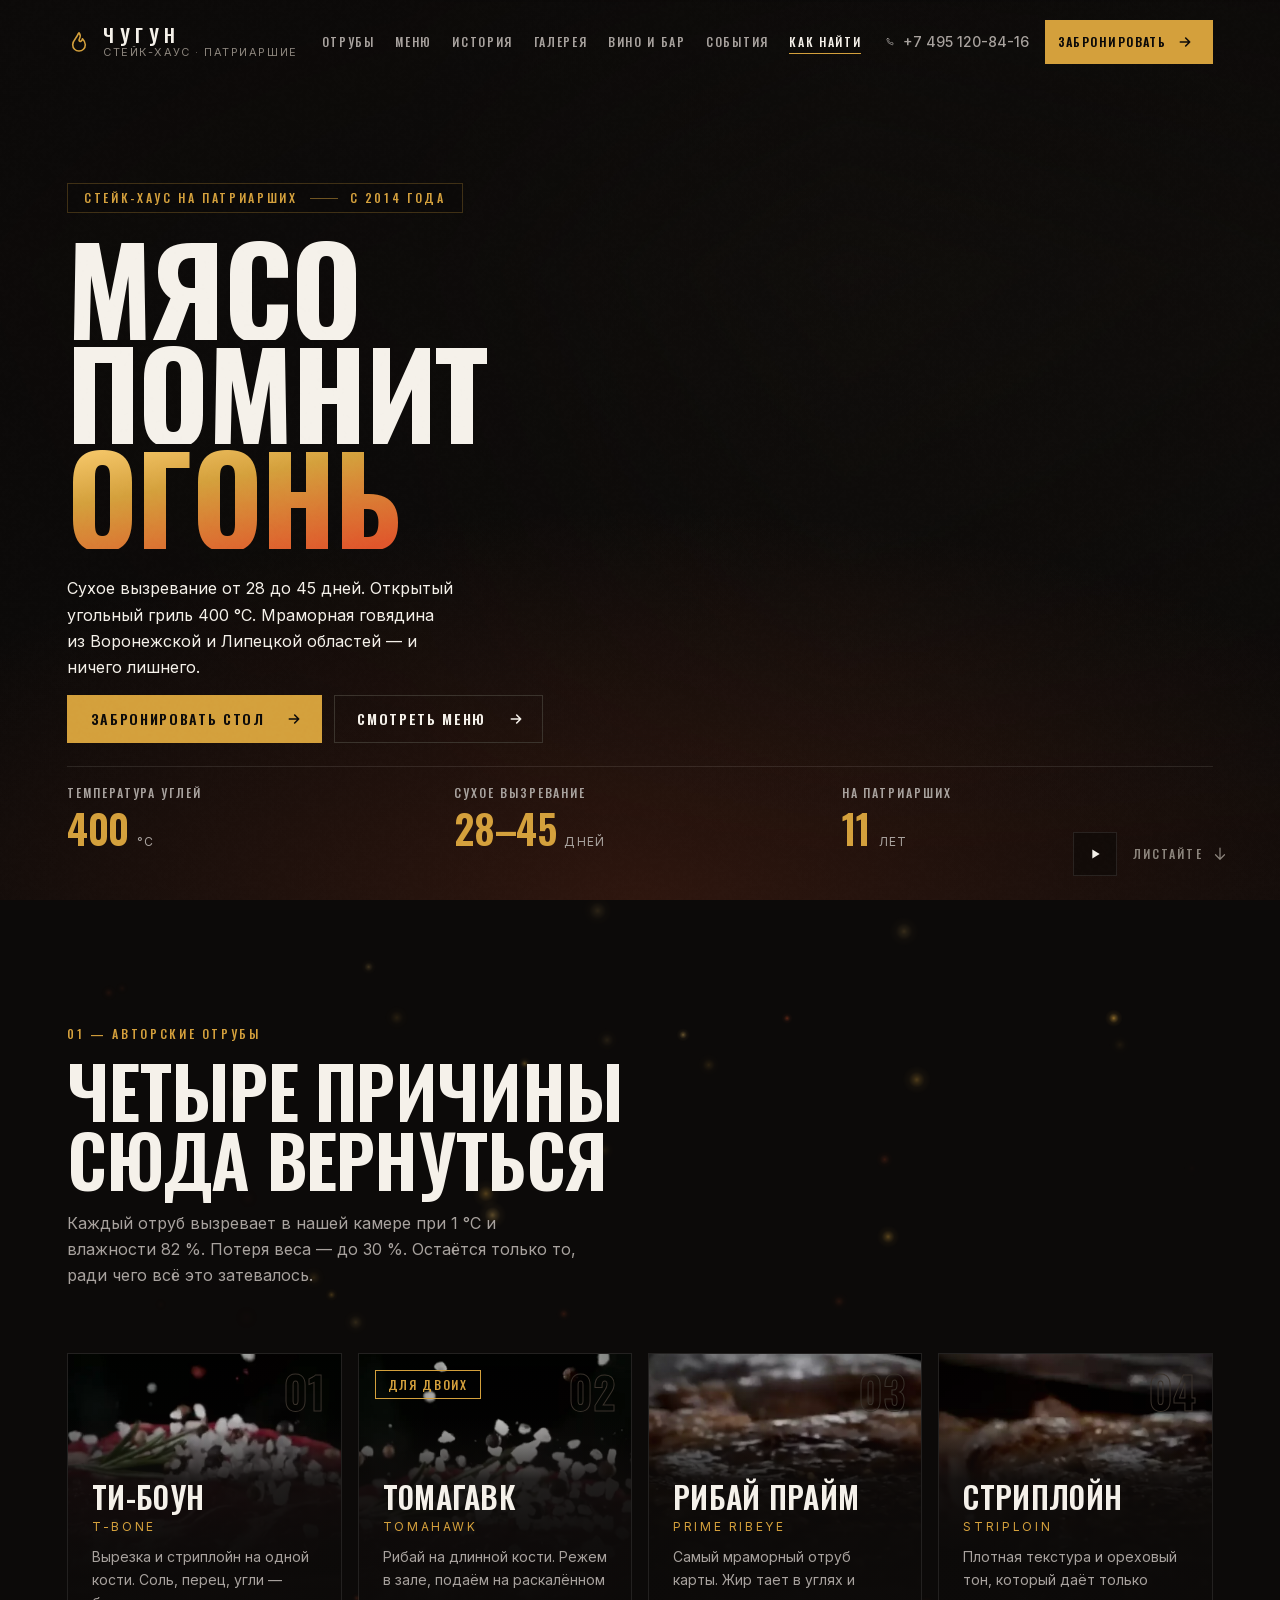
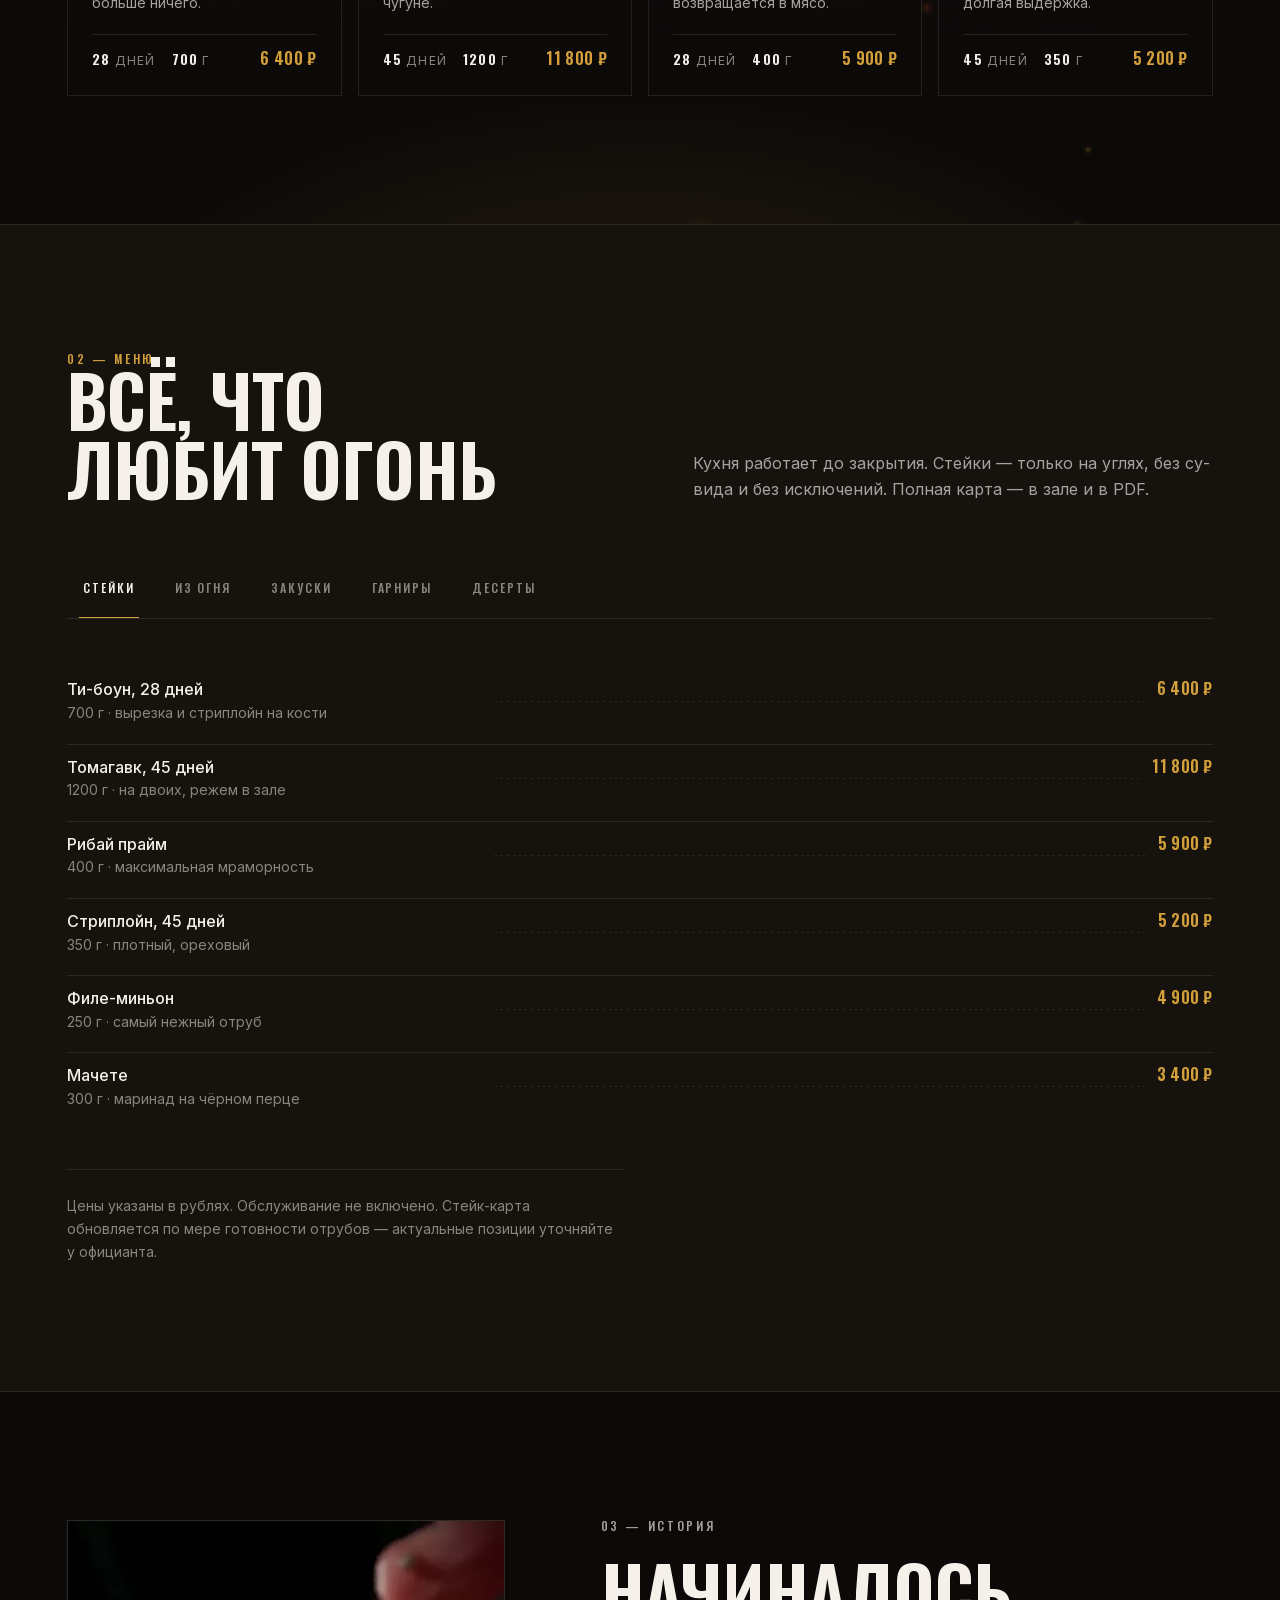
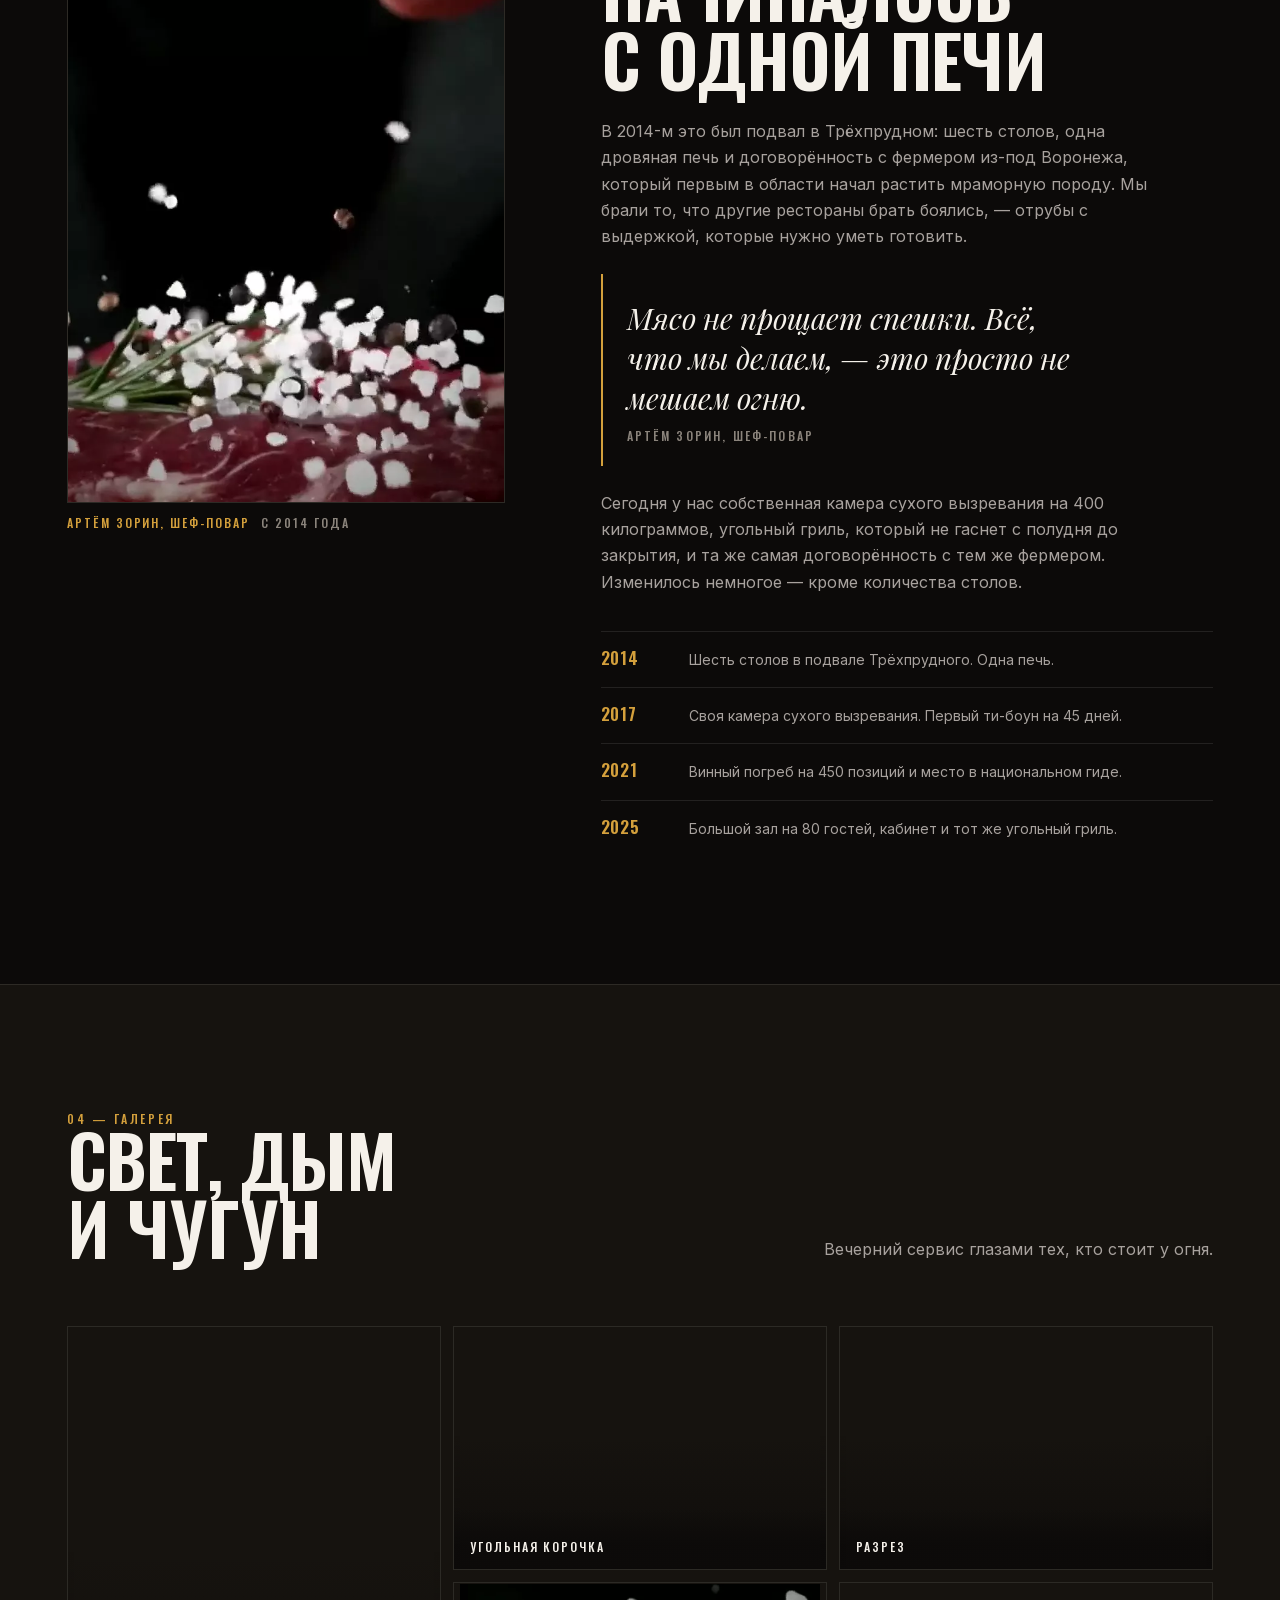
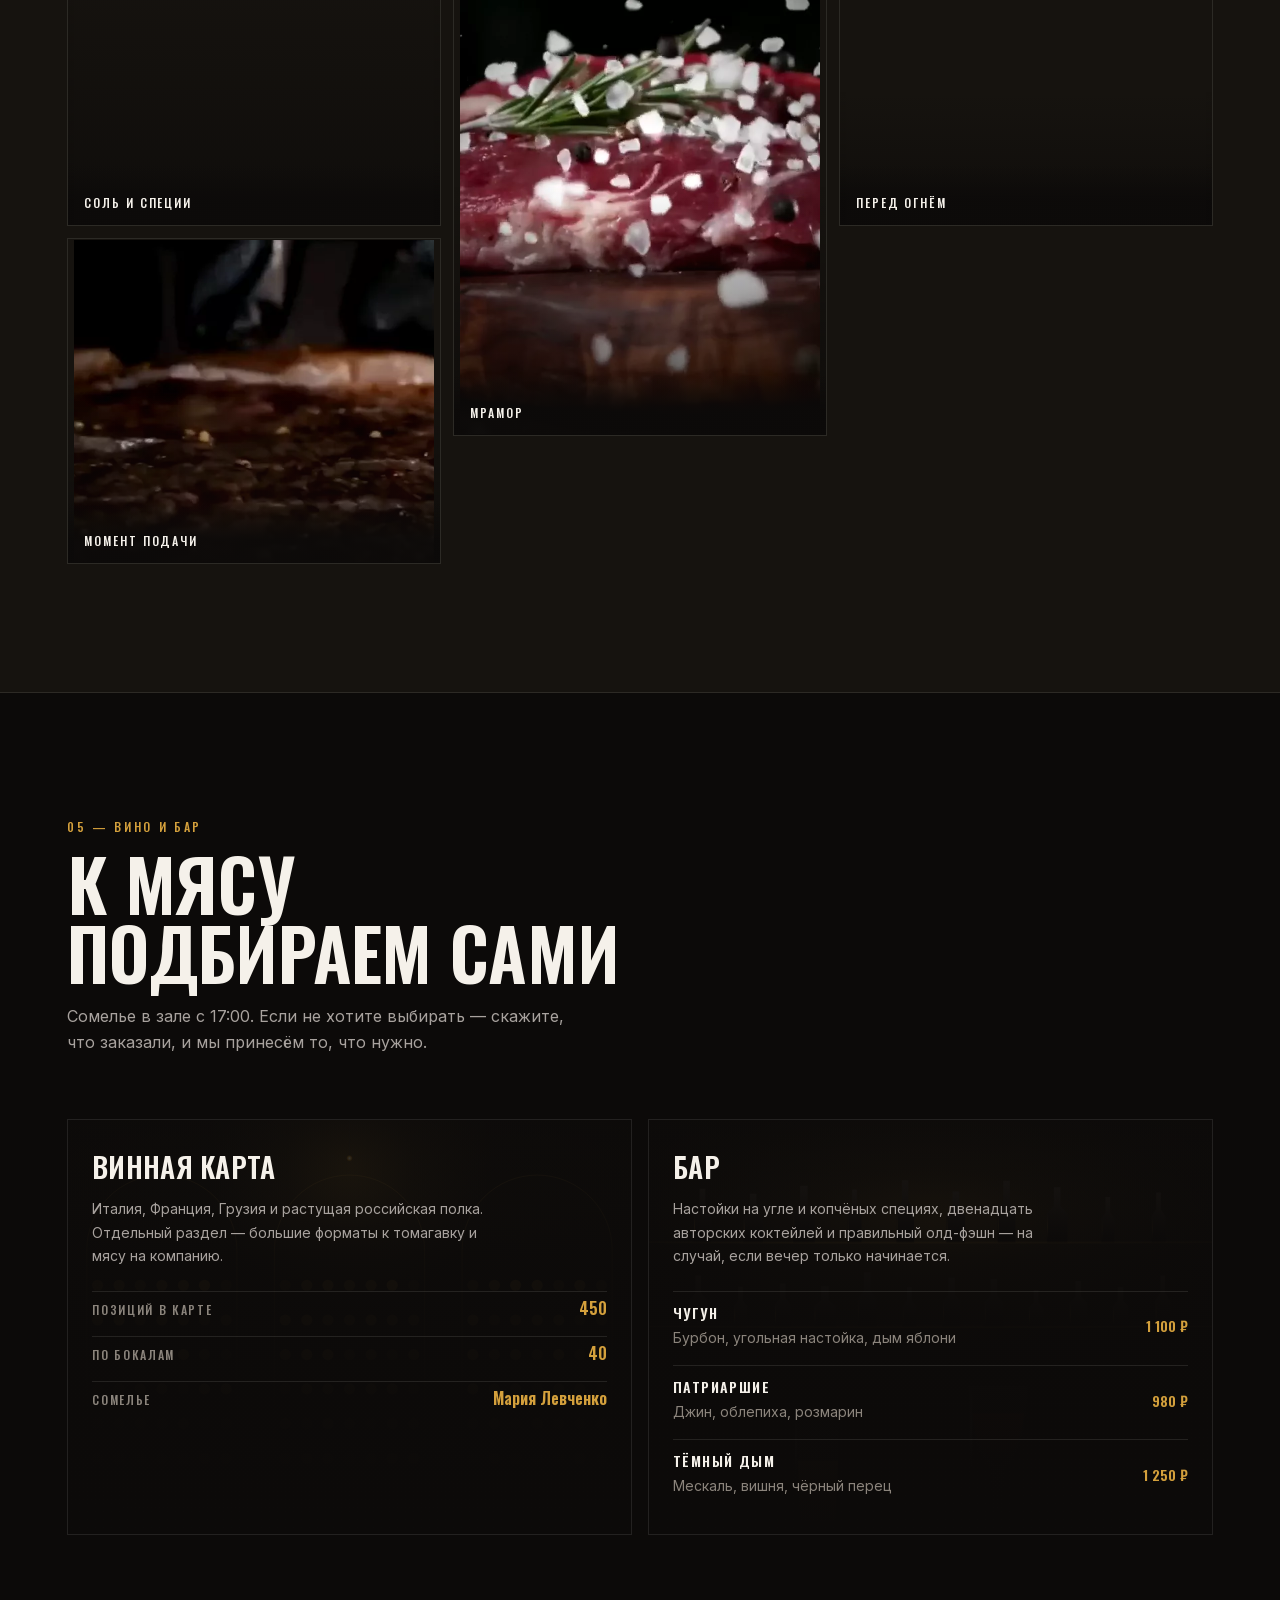
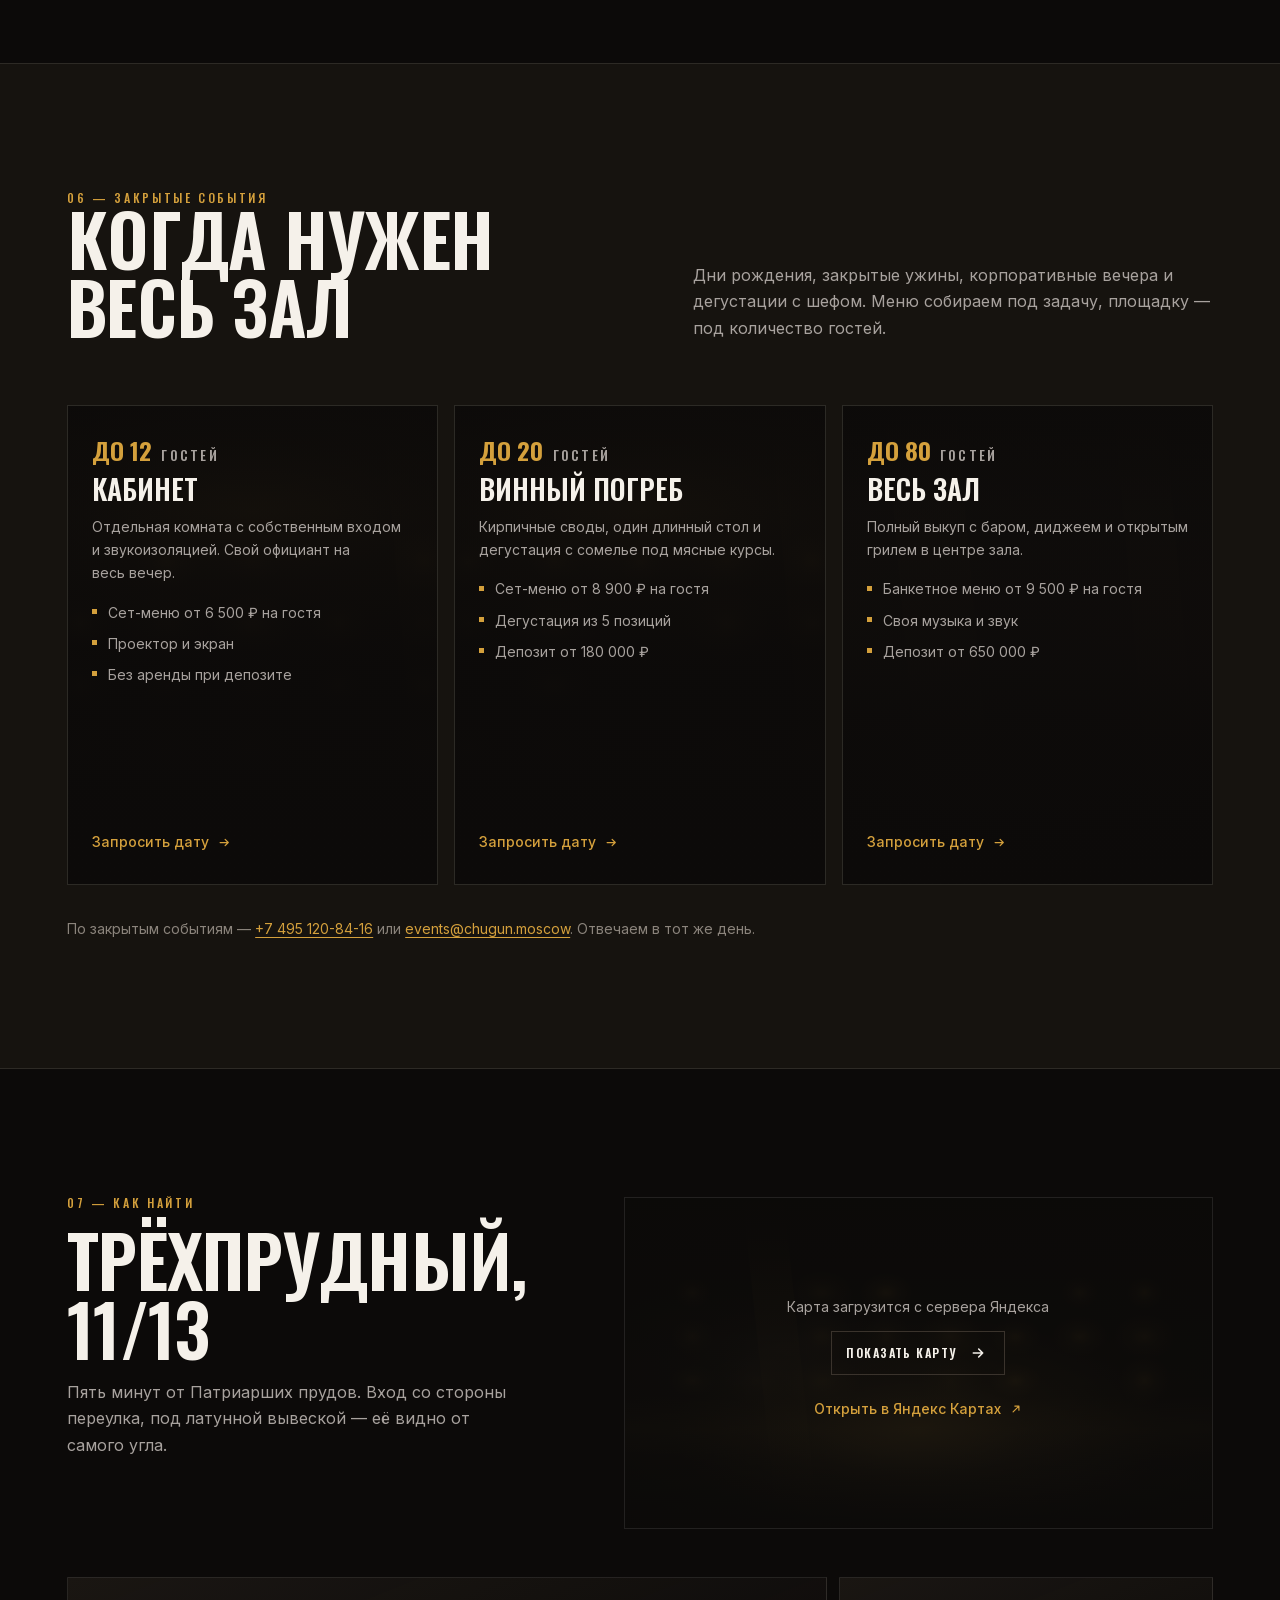
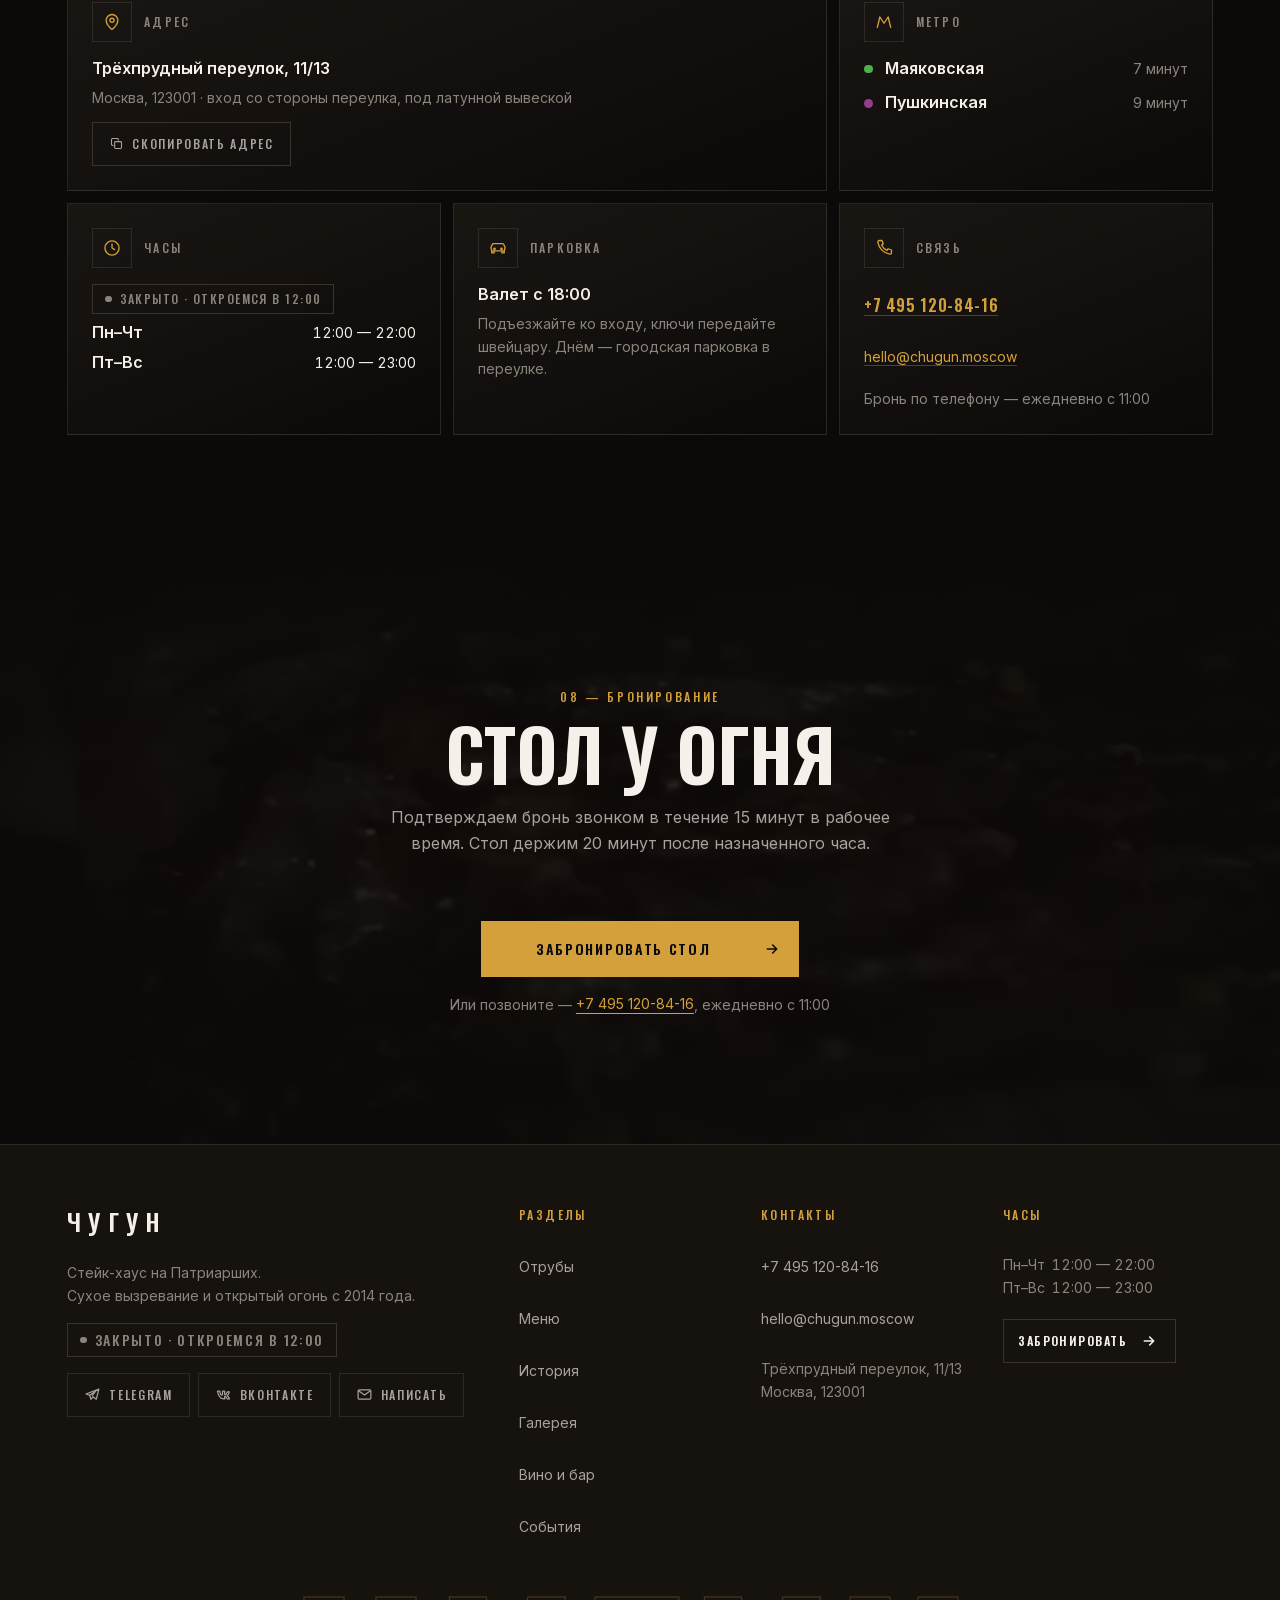
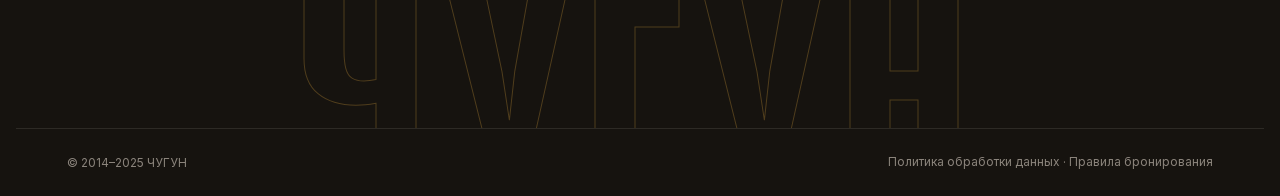
==== commit 7647ca4a: "Ролик на первом экране идёт без скрипта Источник и автозапуск переехали в разметку: два <source medi" ====
--- a/index.html
+++ b/index.html
@@ -136,8 +136,16 @@
       <source media="(min-width: 56em)" srcset="assets/img/hero-poster-wide.webp" width="1280" height="720">
       <img class="hero__bg" src="assets/img/hero-poster-tall.webp" alt="" width="608" height="1080" fetchpriority="high" decoding="async">
     </picture>
-    <video class="hero__vid" id="hero-vid" muted loop playsinline preload="none" tabindex="-1"
-           data-wide="assets/video/hero-wide.mp4" data-tall="assets/video/hero-tall.mp4"></video>
+    <!-- Источник выбирает сама разметка: так ролик идёт и там, где скрипт
+         не выполняется. Условие prefers-reduced-motion стоит прямо в media —
+         если движение просить не велено, ни один <source> не подойдёт,
+         и видео не загрузится вовсе. -->
+    <video class="hero__vid" id="hero-vid" autoplay muted loop playsinline preload="metadata" tabindex="-1">
+      <source src="assets/video/hero-wide.mp4" type="video/mp4"
+              media="(min-width: 56em) and (prefers-reduced-motion: no-preference)">
+      <source src="assets/video/hero-tall.mp4" type="video/mp4"
+              media="(prefers-reduced-motion: no-preference)">
+    </video>
   </div>
   <div class="hero__veil" aria-hidden="true"></div>
 
--- a/assets/css/styles.css
+++ b/assets/css/styles.css
@@ -461,8 +461,12 @@
   width: 100%; height: 100%;
   object-fit: cover; object-position: 50% 62%;
 }
-.hero__vid { opacity: 0; transition: opacity 700ms var(--e-out) }
-.hero__vid.is-on { opacity: 1 }
+/* Плавное проявление — забота скрипта: он дожидается первого кадра.
+   Без скрипта прятать нечего и некому показывать, поэтому прозрачным
+   ролик становится только там, где класс js уже стоит. */
+.hero__vid { transition: opacity 700ms var(--e-out) }
+.js .hero__vid { opacity: 0 }
+.js .hero__vid.is-on { opacity: 1 }
 
 .hero__veil {
   position: absolute; inset: 0; z-index: -1;
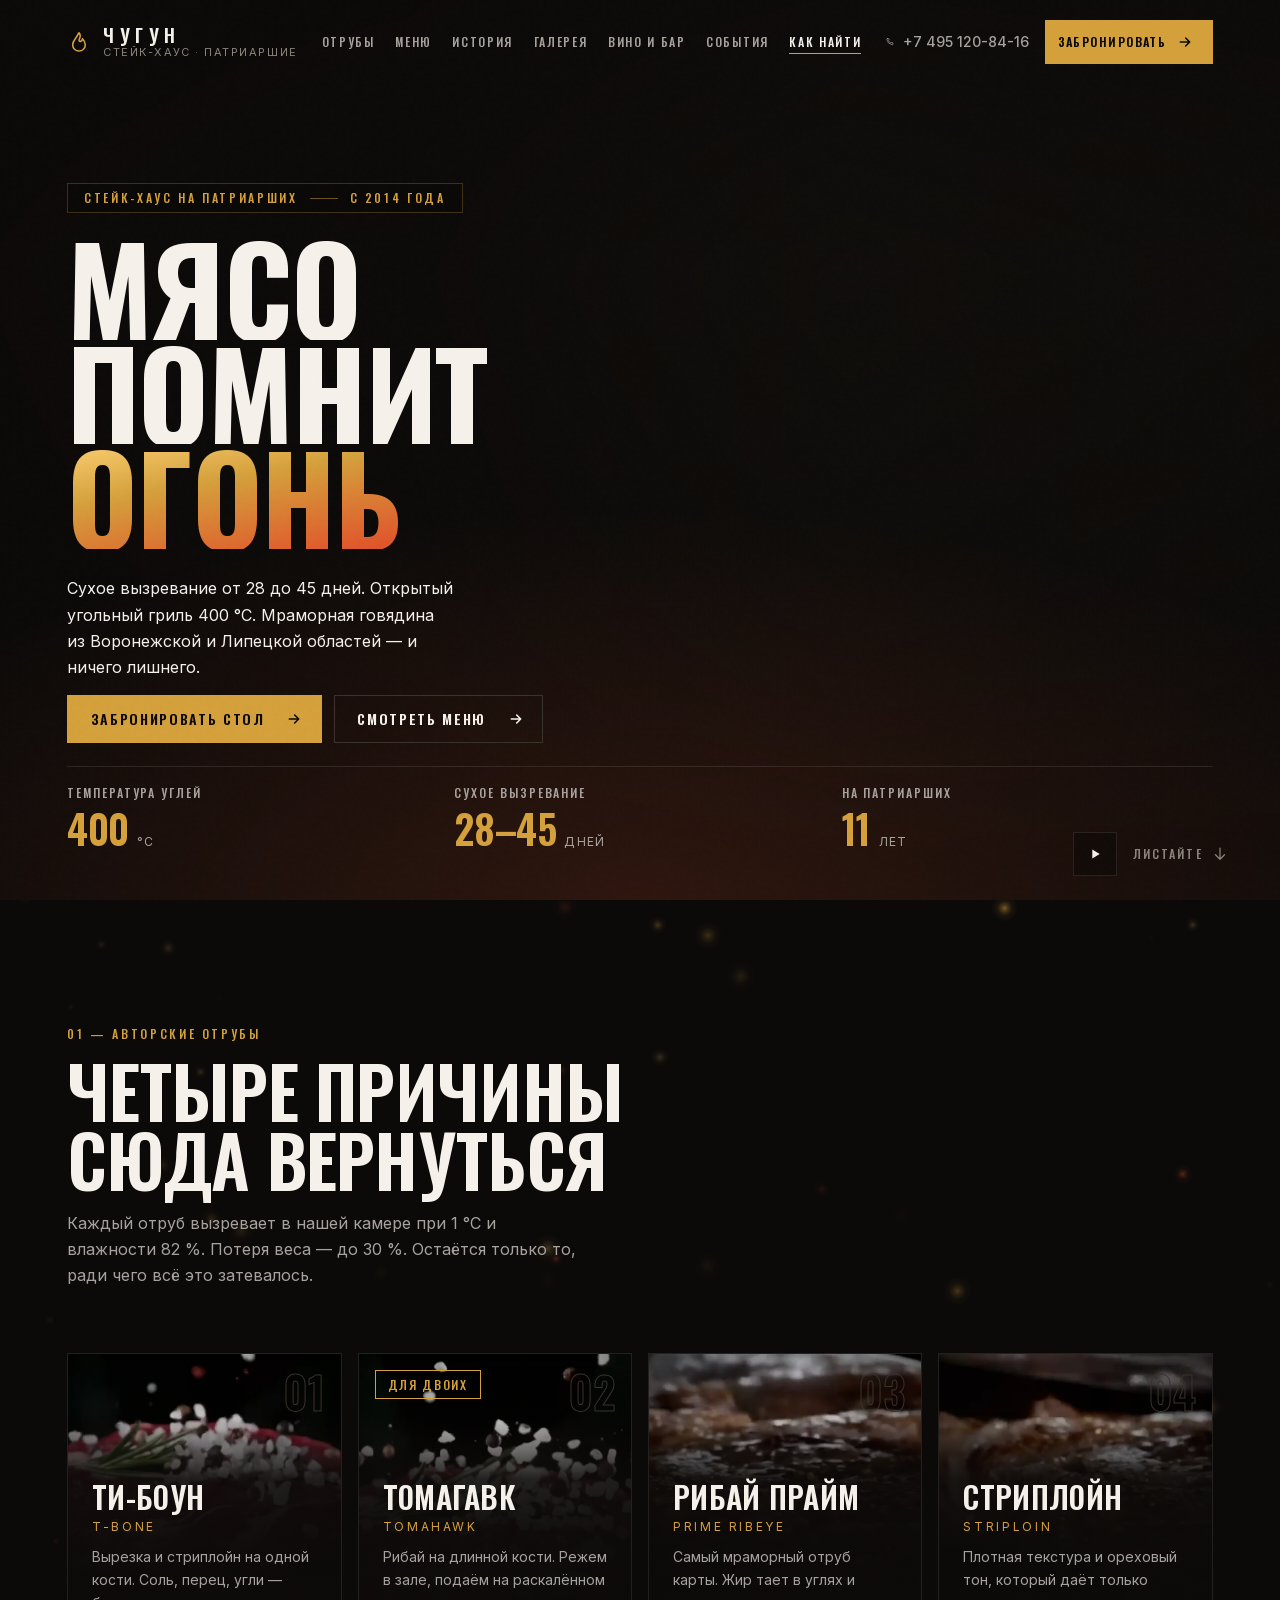
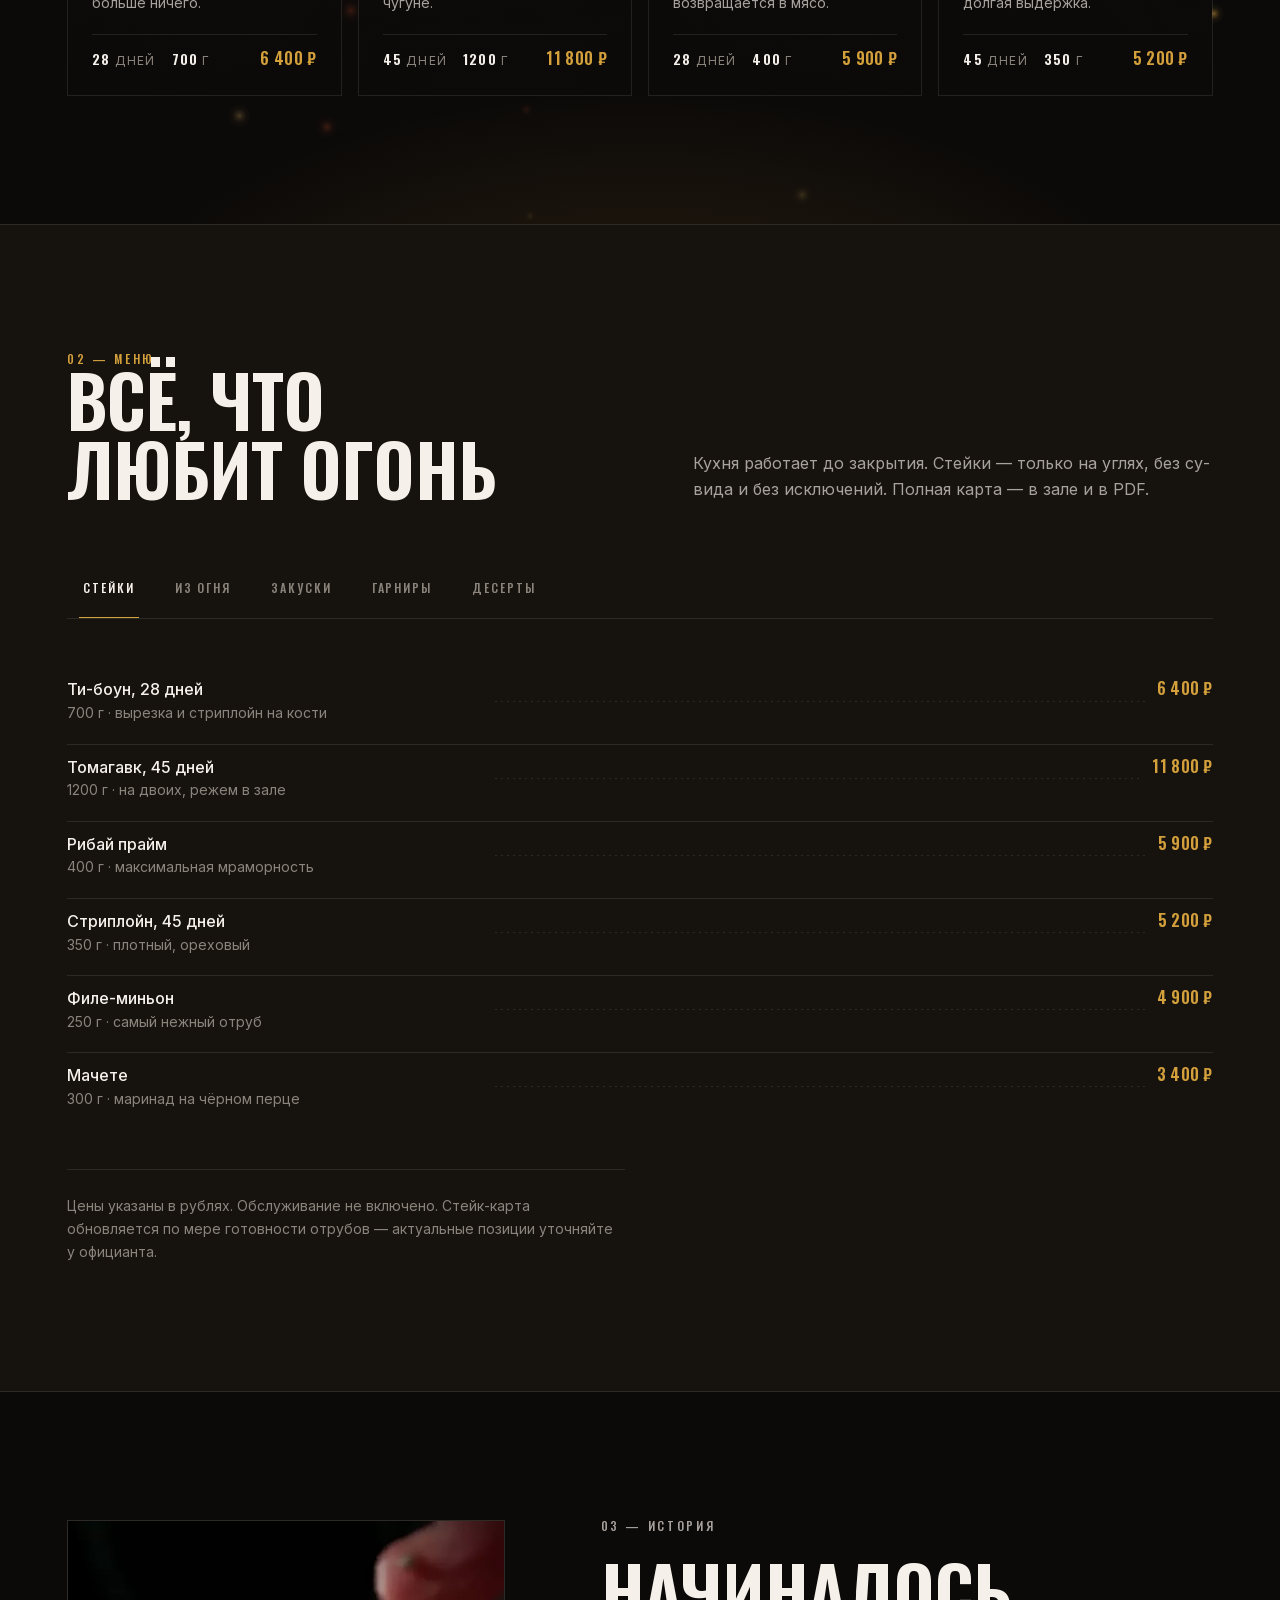
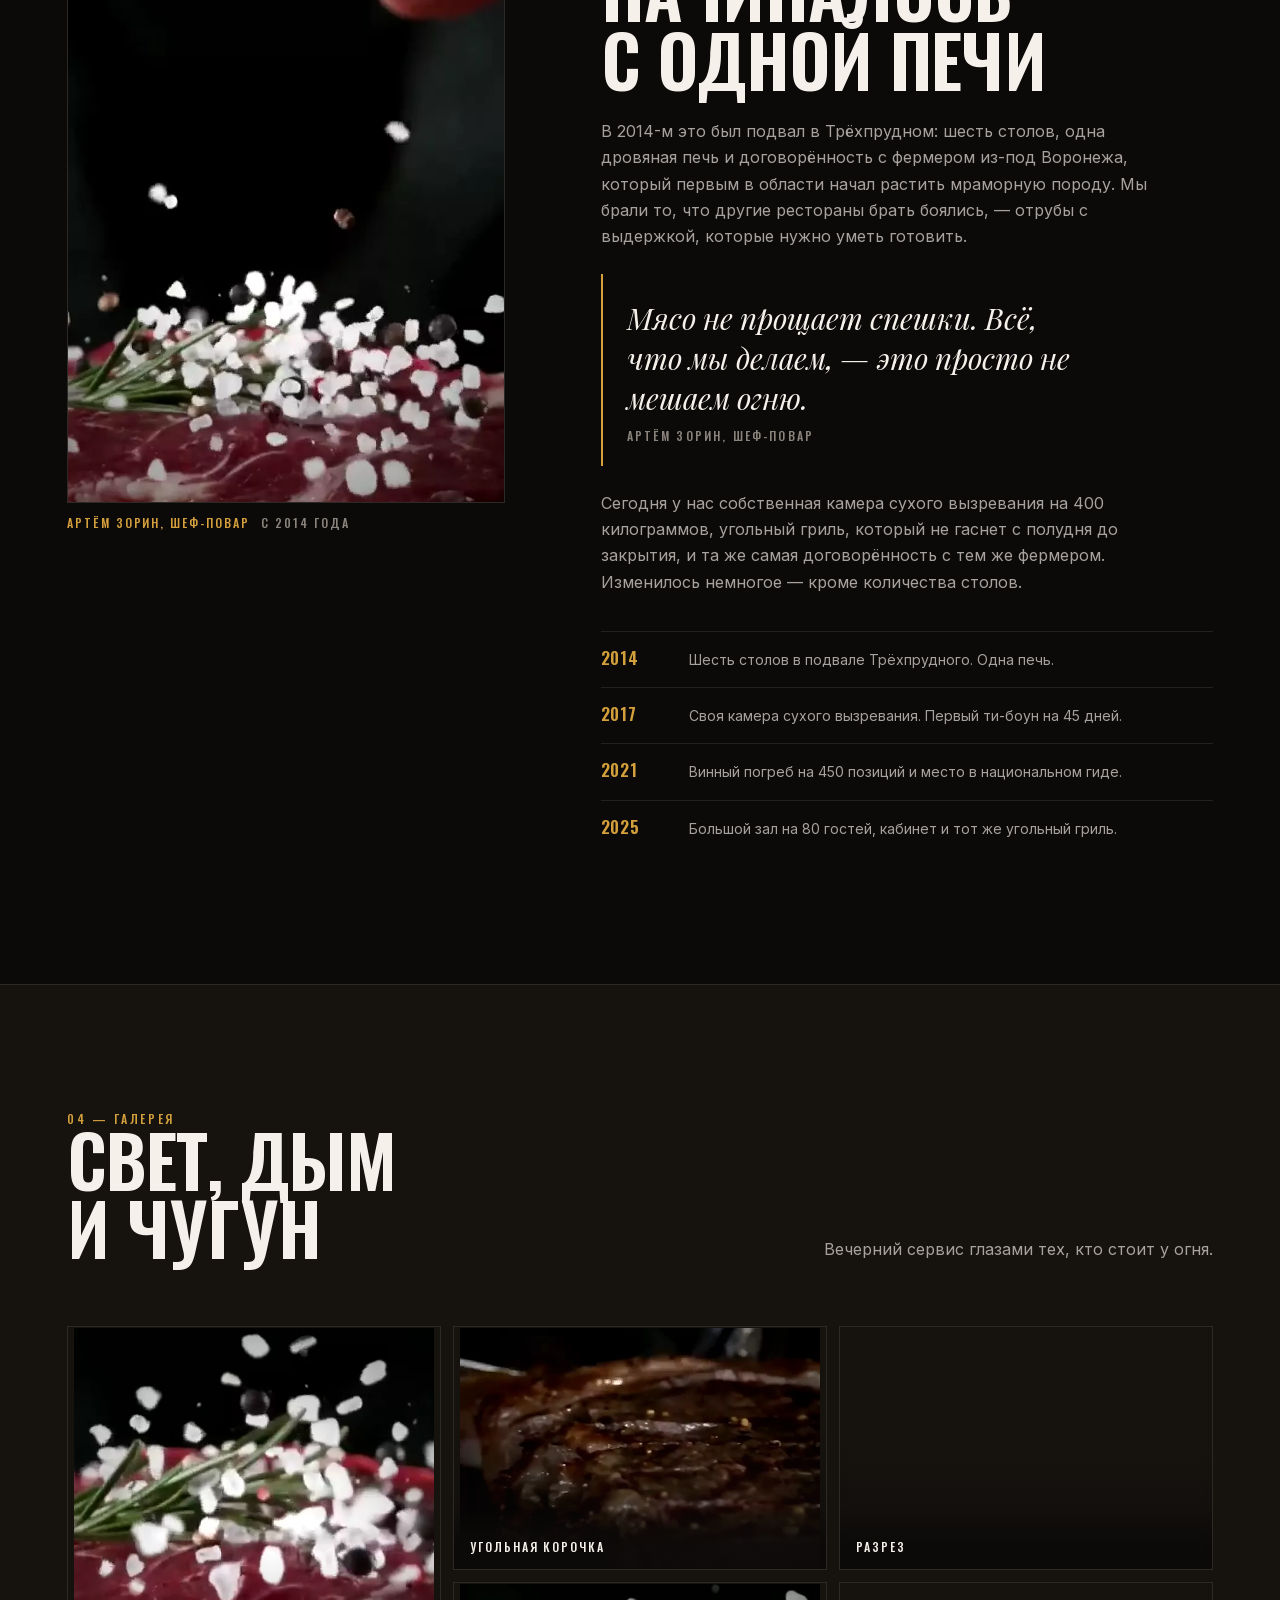
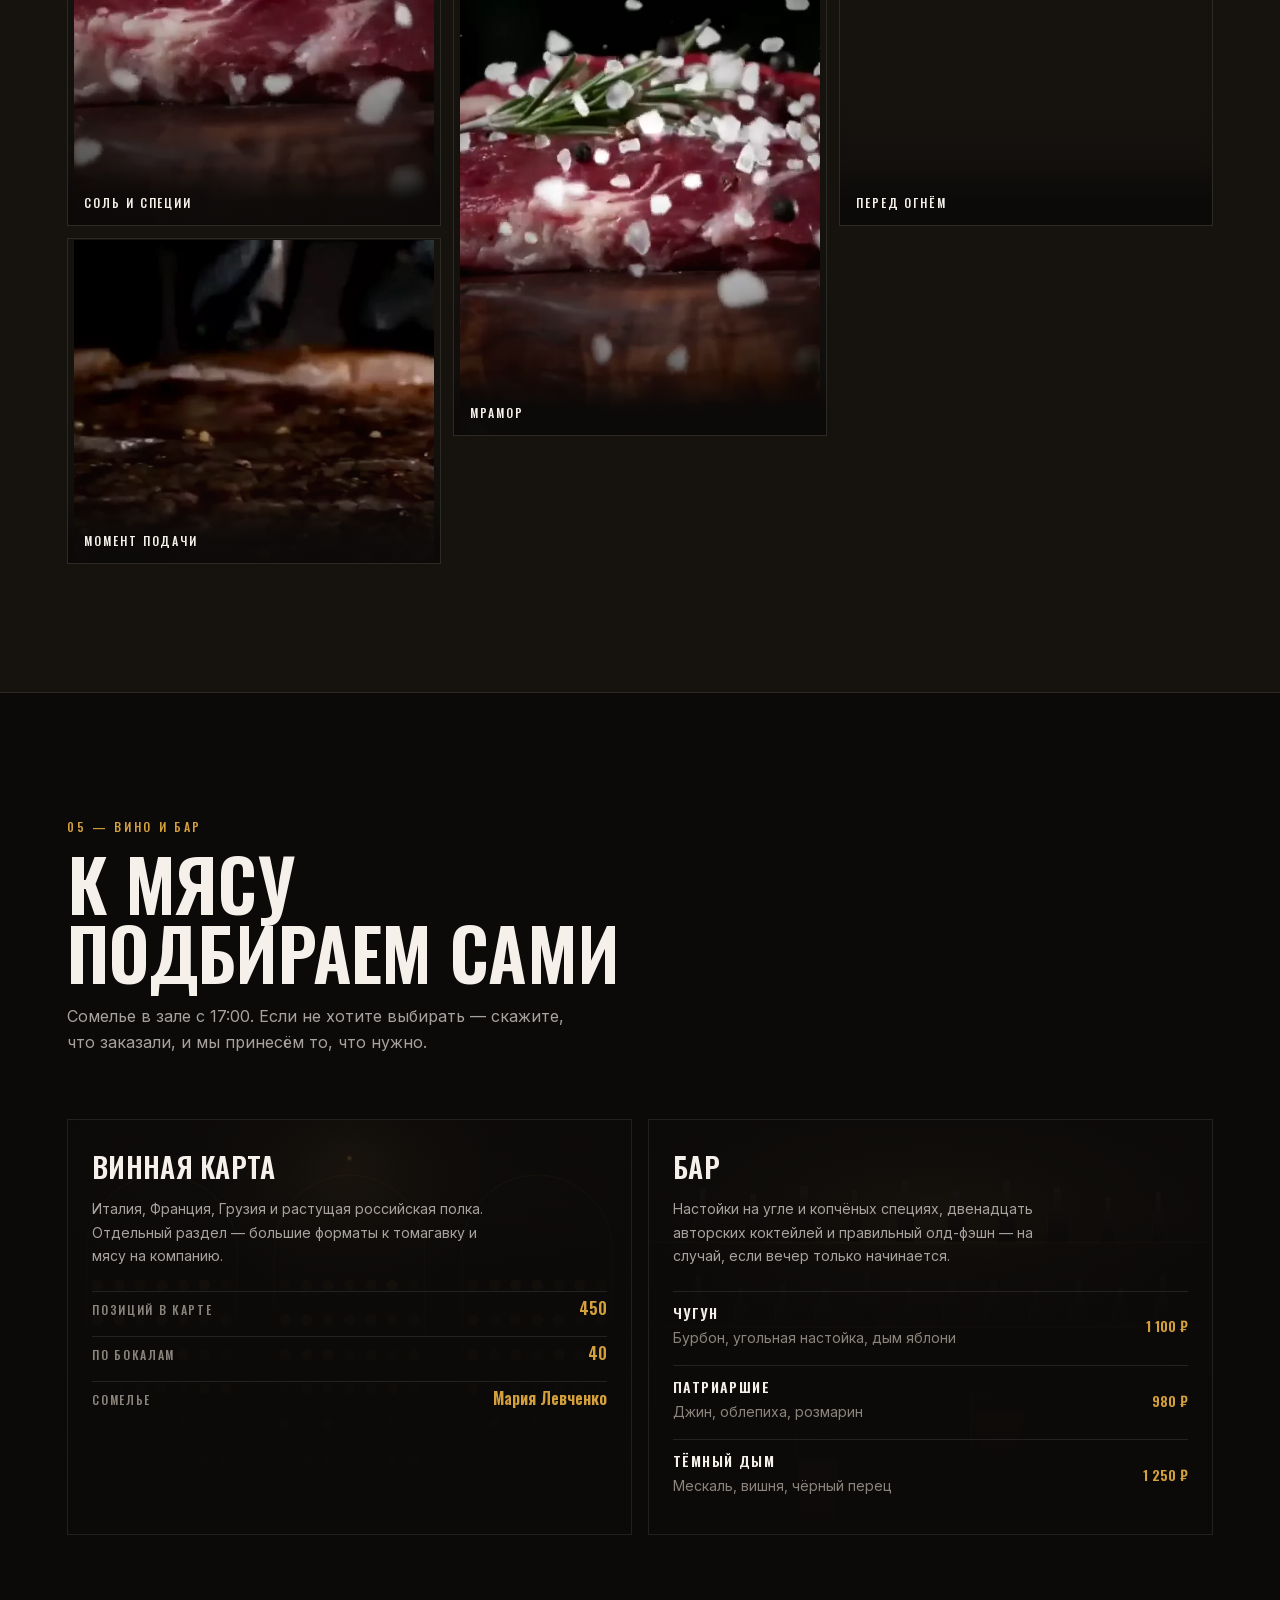
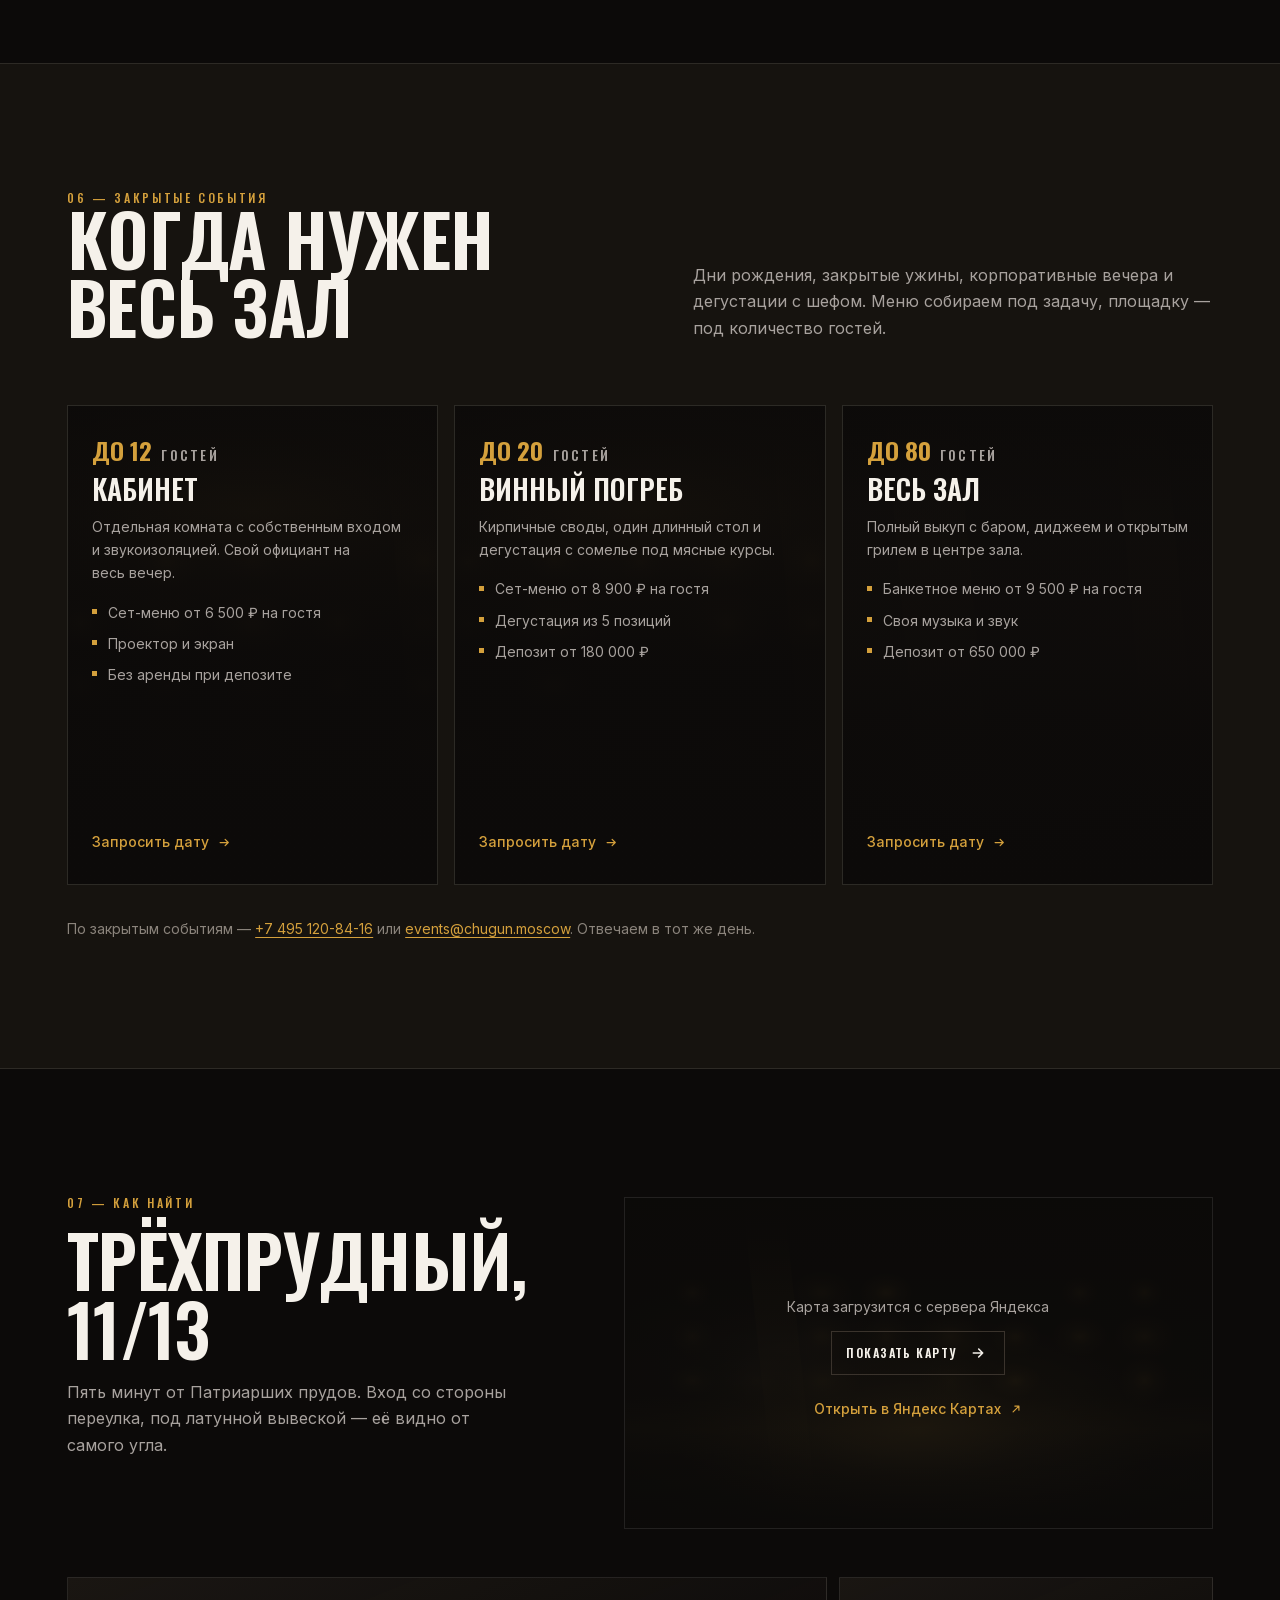
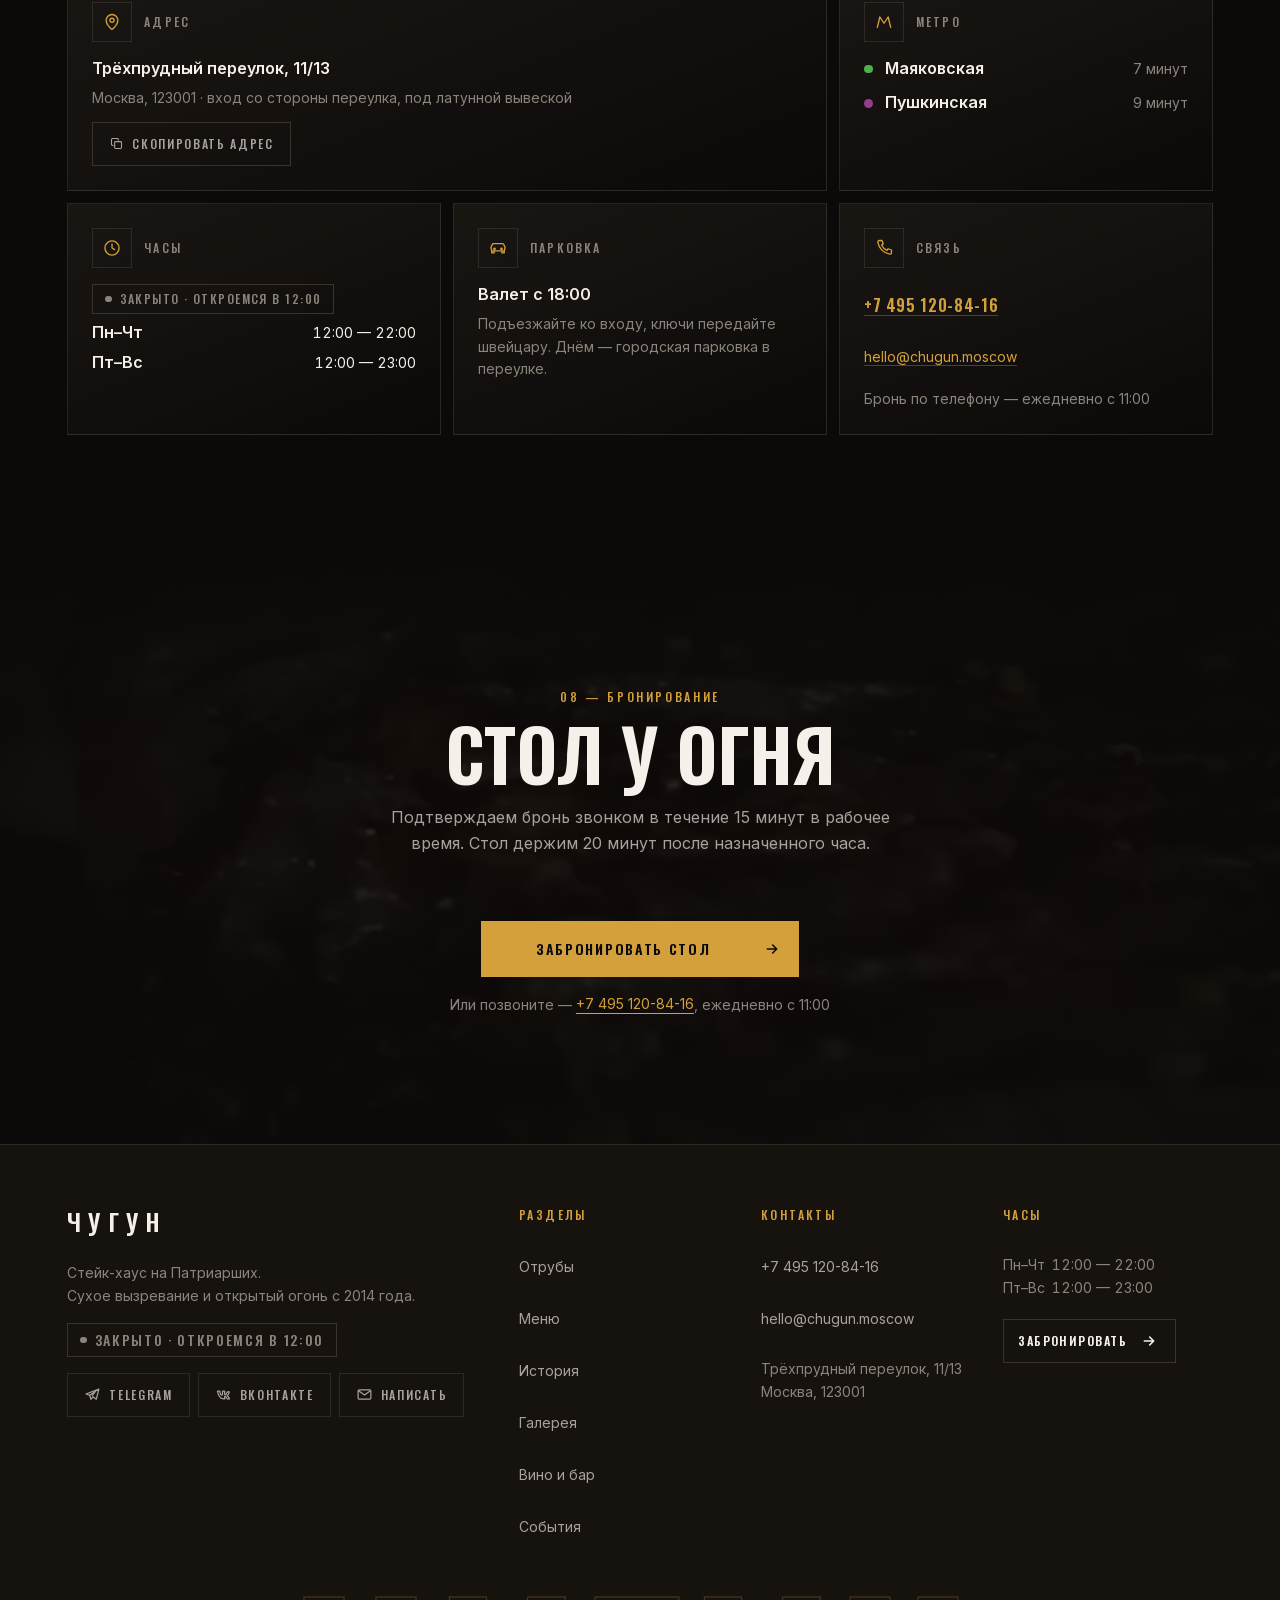
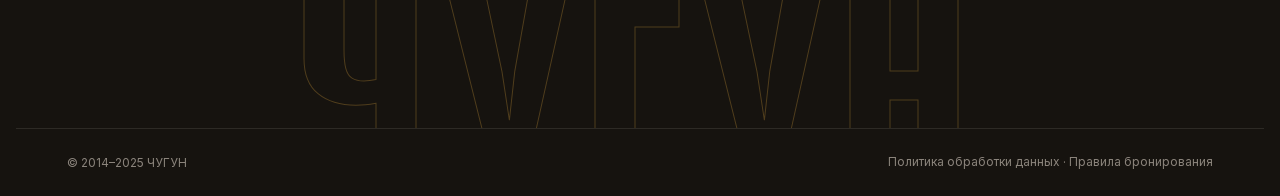
==== commit bb2bda01: "Края окна брони и два документа вместо пустых ссылок Прокручиваемая часть окна брони обрезала строки" ====
--- a/index.html
+++ b/index.html
@@ -832,9 +832,112 @@
 
   <div class="wrap ft__btm">
     <p>© 2014–2025 ЧУГУН</p>
-    <p><a href="#">Политика обработки данных</a> · <a href="#">Правила бронирования</a></p>
+    <p><a href="#privacy">Политика обработки данных</a> · <a href="#rules">Правила бронирования</a></p>
   </div>
 </footer>
+
+<!-- ═══════════════════════════════════════════ ДОКУМЕНТЫ ══════════ -->
+<!-- Ссылки в подвале ведут сюда. Открываются и без скрипта: якорь
+     попадает в :target, и окно разворачивается правилом в CSS. -->
+<dialog class="doc" id="privacy" aria-labelledby="privacy-h">
+  <article class="doc__in">
+    <header class="doc__hd">
+      <div class="doc__ttl">
+        <p class="kicker"><span>Документы</span></p>
+        <h2 id="privacy-h">Политика обработки данных</h2>
+      </div>
+      <a class="doc__x" href="#top" data-doc-close><svg viewBox="0 0 24 24" width="22" height="22" fill="none" stroke="currentColor" stroke-width="1.8" stroke-linecap="round" aria-hidden="true"><path d="M6 6l12 12M18 6L6 18"/></svg><span class="vh">Закрыть</span></a>
+    </header>
+    <div class="doc__body">
+      <p class="doc__lead">Коротко: мы спрашиваем имя и телефон только затем, чтобы перезвонить
+        и подтвердить бронь. Больше ни для чего эти данные не используются.</p>
+
+      <h3>Кто обрабатывает</h3>
+      <p>Ресторан «ЧУГУН», Москва, Трёхпрудный переулок, 11/13. Вопросы по данным —
+        на <a href="mailto:hello@chugun.moscow">hello@chugun.moscow</a> или
+        по телефону <a href="tel:+74951208416">+7 495 120-84-16</a>.</p>
+
+      <h3>Что мы собираем</h3>
+      <ul>
+        <li>имя — чтобы знать, к кому обращаться;</li>
+        <li>телефон — чтобы перезвонить и подтвердить бронь;</li>
+        <li>дату, время, число гостей и выбранный зал;</li>
+        <li>пожелания, если вы их написали, — например, про аллергию или детский стул.</li>
+      </ul>
+
+      <h3>Зачем</h3>
+      <p>Только чтобы подтвердить бронь, подготовить стол и связаться с вами, если
+        что-то изменится. Мы не рассылаем рекламу и не передаём данные третьим лицам —
+        их видят менеджер зала и администратор, больше никто.</p>
+
+      <h3>На каком основании</h3>
+      <p>На основании вашего согласия: это та галочка под формой. Без неё заявка
+        не отправляется, потому что иначе мы не имеем права вам звонить.</p>
+
+      <h3>Сколько храним</h3>
+      <p>Девяносто дней после визита — чтобы помнить ваши предпочтения, если вы
+        вернётесь. Потом удаляем. Отозвать согласие можно в любой момент: позвоните
+        или напишите, и мы удалим запись в тот же день.</p>
+
+      <h3>Куки и счётчики</h3>
+      <p>Сайт не ставит куки и не подключает счётчики аналитики. Карта в разделе
+        «Как найти» подгружается с сервера Яндекса только после того, как вы нажмёте
+        «Показать карту», — до этого никаких запросов на сторону не уходит.</p>
+
+      <p class="doc__note">Это типовой текст для ресторана с вымышленными реквизитами.
+        Перед публикацией покажите его юристу и подставьте настоящие данные
+        организации.</p>
+    </div>
+  </article>
+</dialog>
+
+<dialog class="doc" id="rules" aria-labelledby="rules-h">
+  <article class="doc__in">
+    <header class="doc__hd">
+      <div class="doc__ttl">
+        <p class="kicker"><span>Документы</span></p>
+        <h2 id="rules-h">Правила бронирования</h2>
+      </div>
+      <a class="doc__x" href="#top" data-doc-close><svg viewBox="0 0 24 24" width="22" height="22" fill="none" stroke="currentColor" stroke-width="1.8" stroke-linecap="round" aria-hidden="true"><path d="M6 6l12 12M18 6L6 18"/></svg><span class="vh">Закрыть</span></a>
+    </header>
+    <div class="doc__body">
+      <p class="doc__lead">Бронь — это обещание в обе стороны: мы держим стол, вы приходите
+        вовремя. Всё остальное — детали, и вот они.</p>
+
+      <h3>Подтверждение</h3>
+      <p>Заявка с сайта — ещё не бронь. Мы перезваниваем в течение пятнадцати минут
+        в рабочее время и подтверждаем стол голосом. Если заявка пришла ночью,
+        позвоним на следующий день после полудня.</p>
+
+      <h3>Сколько держим стол</h3>
+      <p>Двадцать минут после назначенного часа. Опаздываете — позвоните, и мы
+        придержим дольше. Если связи нет, через двадцать минут стол уходит в зал,
+        но мы постараемся посадить вас за стойку.</p>
+
+      <h3>Изменение и отмена</h3>
+      <p>Поменять время, число гостей или отменить бронь можно звонком не позднее
+        чем за два часа до визита. Это бесплатно и без объяснений — просто позвоните.</p>
+
+      <h3>Компании от одиннадцати человек</h3>
+      <p>Такие брони идут через раздел «События»: там кабинет, винный погреб
+        и выкуп зала, у каждого свой депозит и сет-меню. Депозит возвращается
+        в счёт заказа, а при отмене позднее чем за сутки — удерживается.</p>
+
+      <h3>Дети, аллергии, особые просьбы</h3>
+      <p>Детский стул, место подальше от бара, непереносимость орехов — напишите
+        в поле «Пожелания» при бронировании. Кухня учитывает их заранее, в зале
+        это сделать уже сложнее.</p>
+
+      <h3>Чего мы не делаем</h3>
+      <p>Не берём предоплату за обычный стол, не ограничиваем время за столом
+        и не просим освободить место «через полтора часа». Пришли — сидите сколько
+        хочется, кухня работает до закрытия.</p>
+
+      <p class="doc__note">Правила вымышленного ресторана: даты, телефоны и суммы
+        в них условны и заменяются на ваши.</p>
+    </div>
+  </article>
+</dialog>
 
 <div class="cta-bar" id="ctabar" aria-hidden="true">
   <a class="cta-bar__tel" href="tel:+74951208416">
--- a/assets/css/styles.css
+++ b/assets/css/styles.css
@@ -1328,6 +1328,14 @@
 .book__body {
   overflow-y: auto; overscroll-behavior: contain;
   padding: var(--s5) var(--s5) calc(var(--s7) + env(safe-area-inset-bottom));
+  /* Прокручиваемая часть обрезала строки ровно по линии прогресса —
+     выглядело так, будто текст налезает на шапку. Теперь у краёв он
+     растворяется, а не обрубается. */
+  -webkit-mask-image: linear-gradient(to bottom, transparent 0, #000 var(--s4),
+                      #000 calc(100% - var(--s4)), transparent 100%);
+          mask-image: linear-gradient(to bottom, transparent 0, #000 var(--s4),
+                      #000 calc(100% - var(--s4)), transparent 100%);
+  scroll-padding-block: var(--s4);
 }
 
 /* ── шаги ─────────────────────────────────────────────────────────────── */
@@ -1561,6 +1569,62 @@
 .ft__btm a, .form__alt a, .evs__note a, .done__note a { padding-block: .45rem }
 .ft__btm a { transition: color var(--d-base) var(--e-out) }
 .ft__btm a:hover { color: var(--brass) }
+
+/* ── документы: политика и правила ──────────────────────────────────────
+   Та же механика, что у меню: ссылка в подвале ведёт на #privacy или
+   #rules, и без скрипта окно разворачивает правило dialog:target. */
+.doc {
+  width: min(100%, 46rem); max-width: none;
+  max-height: 100dvh; height: 100dvh;
+  margin: 0 0 0 auto; padding: 0;
+  border: 0; border-inline-start: 1px solid var(--line-soft);
+  background: var(--ink); color: var(--bone);
+  overflow: hidden;
+}
+.doc::backdrop { background: rgba(6, 5, 4, .86); backdrop-filter: blur(7px) }
+.doc__in { display: grid; grid-template-rows: auto 1fr; height: 100dvh }
+.doc__hd {
+  display: flex; align-items: flex-start; justify-content: space-between; gap: var(--s4);
+  padding: calc(var(--s5) + env(safe-area-inset-top)) var(--s5) var(--s4);
+  border-bottom: 1px solid var(--line-soft);
+}
+.doc__ttl { display: grid; gap: var(--s2) }
+.doc__hd h2 {
+  font: 600 clamp(1.5rem, 4vw, 2.1rem)/1.05 var(--f-disp);
+  text-transform: uppercase; letter-spacing: -.01em;
+}
+.doc__x {
+  display: grid; place-items: center;
+  width: 2.75rem; height: 2.75rem; flex: 0 0 auto;
+  border: 1px solid var(--ash); color: var(--bone);
+  transition: border-color var(--d-base) var(--e-out), color var(--d-base) var(--e-out);
+}
+.doc__x:hover { border-color: var(--brass); color: var(--brass) }
+.doc__body {
+  overflow-y: auto; overscroll-behavior: contain;
+  display: grid; gap: var(--s4);
+  padding: var(--s5) var(--s5) calc(var(--s8) + env(safe-area-inset-bottom));
+  -webkit-mask-image: linear-gradient(to bottom, transparent 0, #000 var(--s4),
+                      #000 calc(100% - var(--s4)), transparent 100%);
+          mask-image: linear-gradient(to bottom, transparent 0, #000 var(--s4),
+                      #000 calc(100% - var(--s4)), transparent 100%);
+}
+.doc__body p { color: var(--mute); font-size: var(--t-sm); line-height: 1.7; max-width: 62ch }
+.doc__body .doc__lead { color: var(--bone); font-size: var(--t-lead) }
+.doc__body h3 {
+  margin-top: var(--s4);
+  font: 500 var(--t-xs)/1 var(--f-disp);
+  letter-spacing: .18em; text-transform: uppercase; color: var(--brass);
+}
+.doc__body ul { display: grid; gap: var(--s2); padding-inline-start: var(--s5); max-width: 62ch }
+.doc__body li { color: var(--mute); font-size: var(--t-sm); line-height: 1.6 }
+.doc__body li::marker { color: var(--faint) }
+.doc__body a { color: var(--brass); text-decoration: underline; text-underline-offset: 3px }
+.doc__body .doc__note {
+  margin-top: var(--s4); padding: var(--s4);
+  border: 1px solid var(--line-soft);
+  color: var(--faint); font-size: var(--t-xs); line-height: 1.6;
+}
 
 /* ── 19. STICKY MOBILE CTA ──────────────────────────────────────────────── */
 .cta-bar {
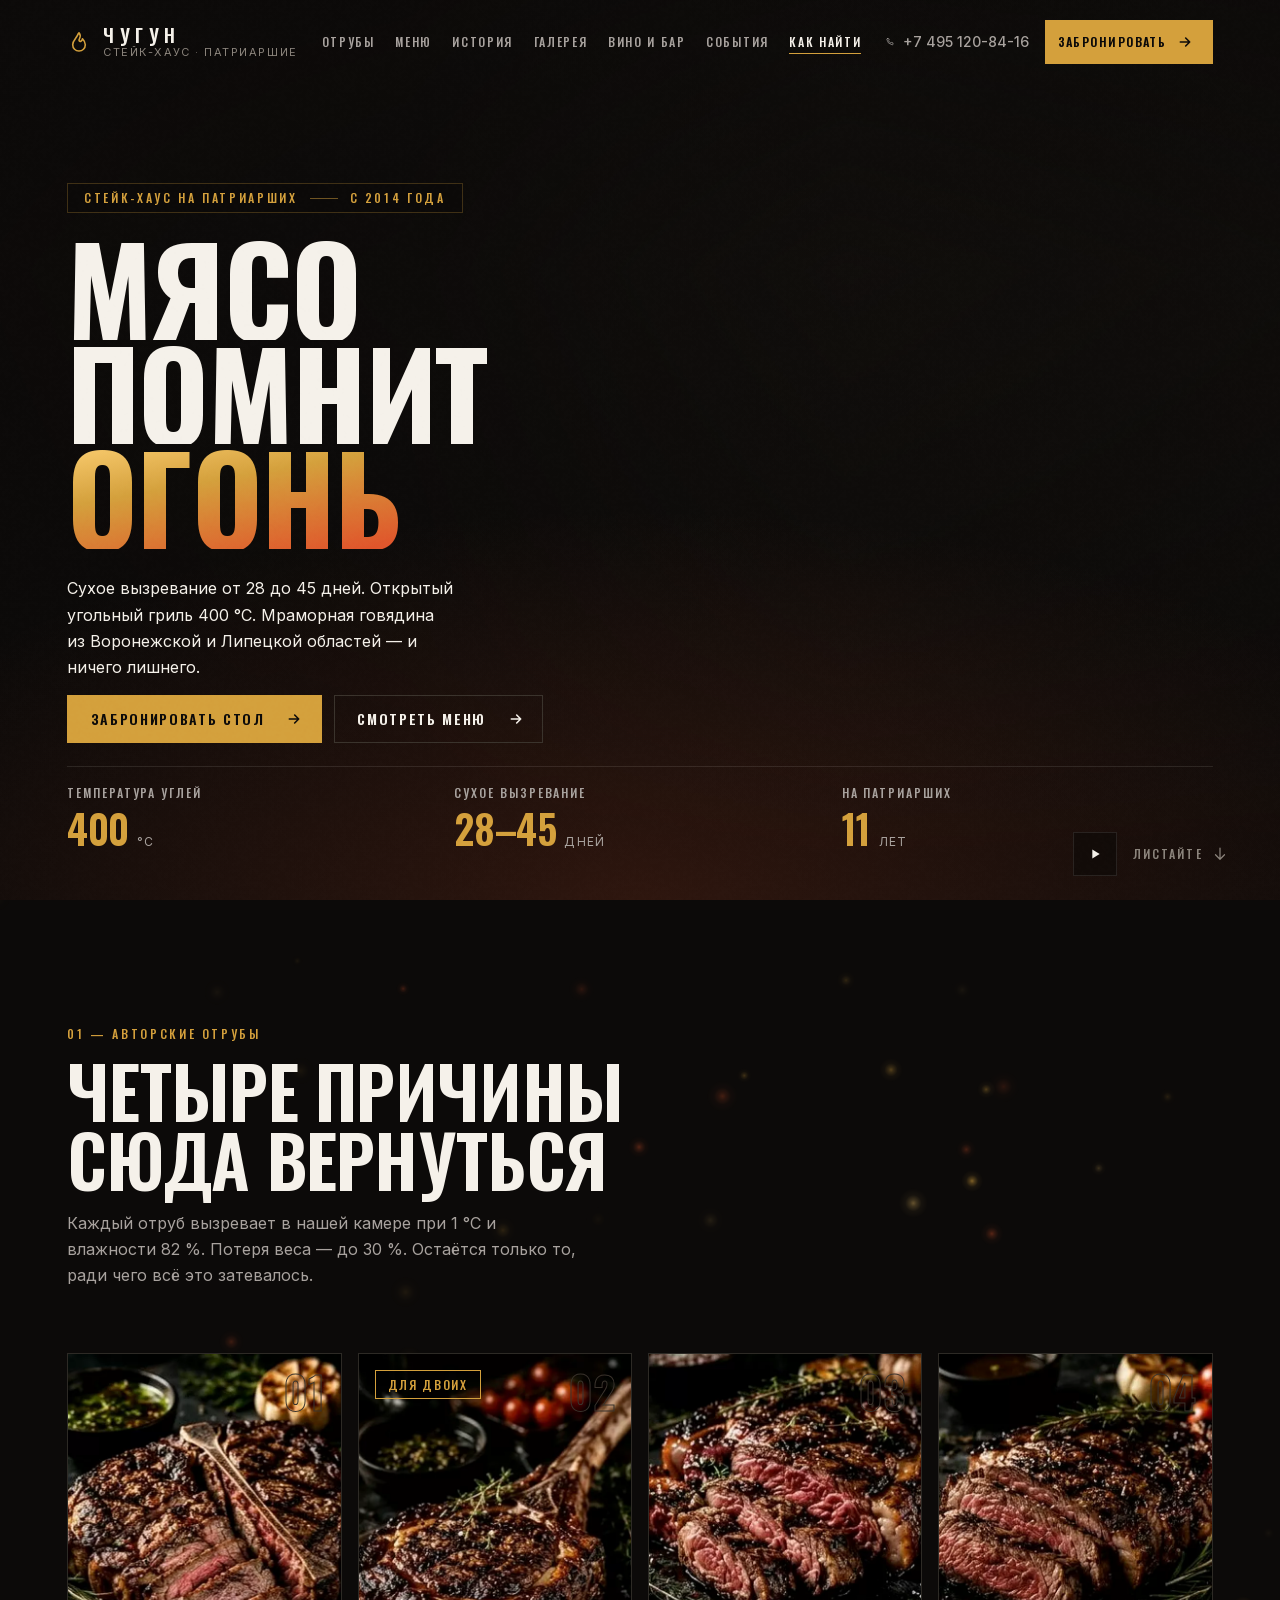
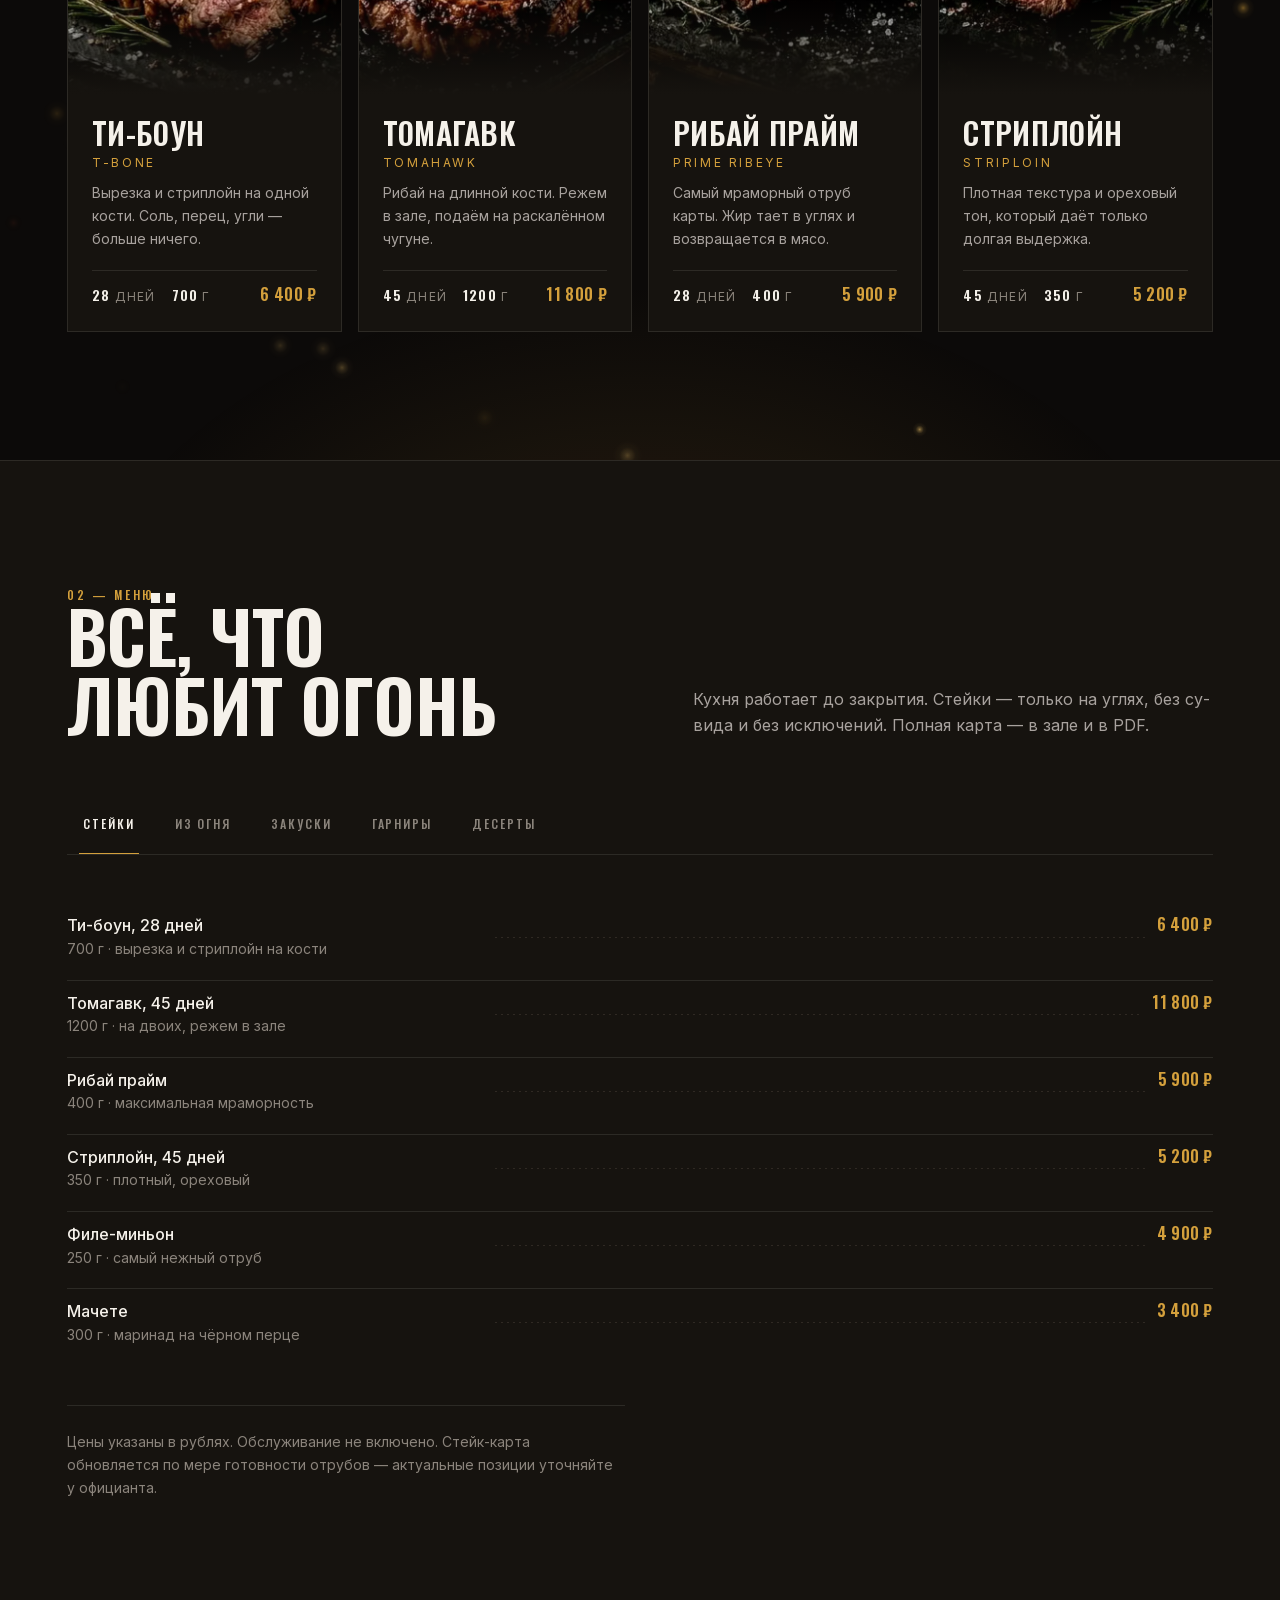
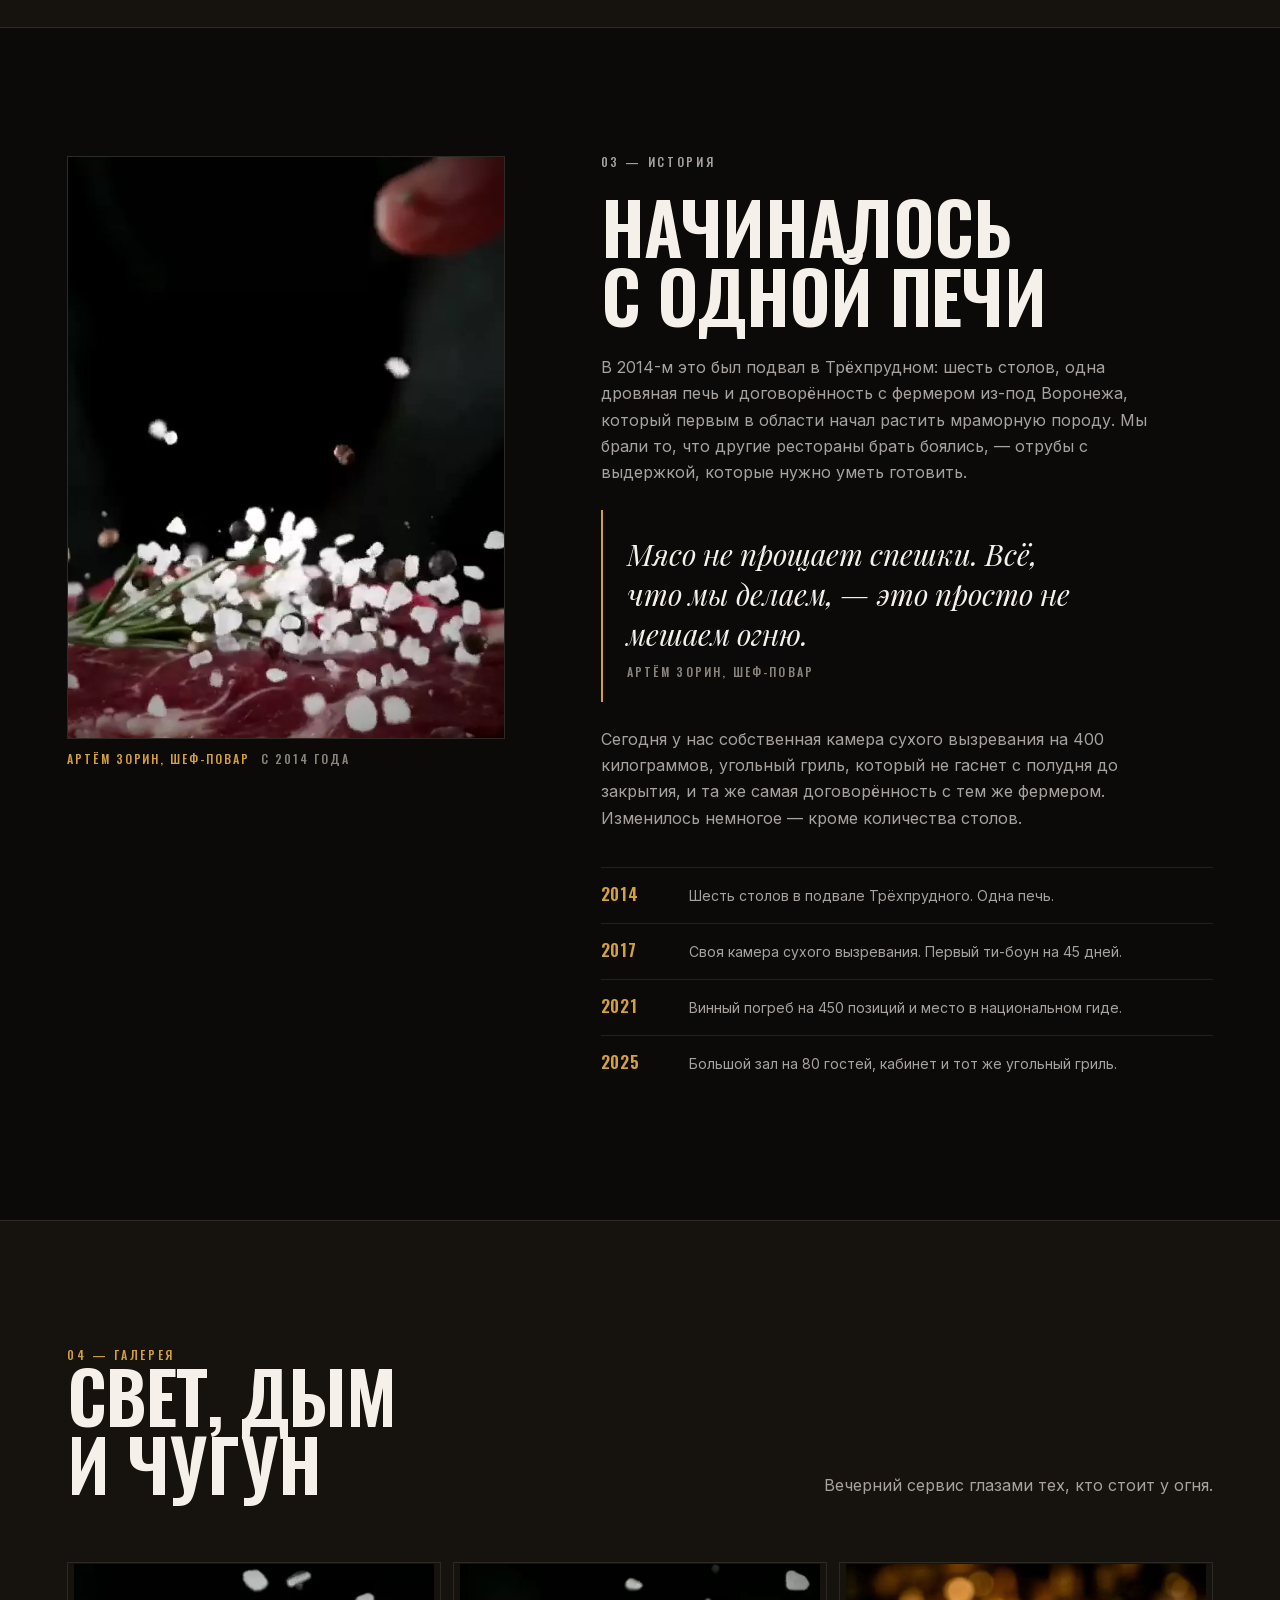
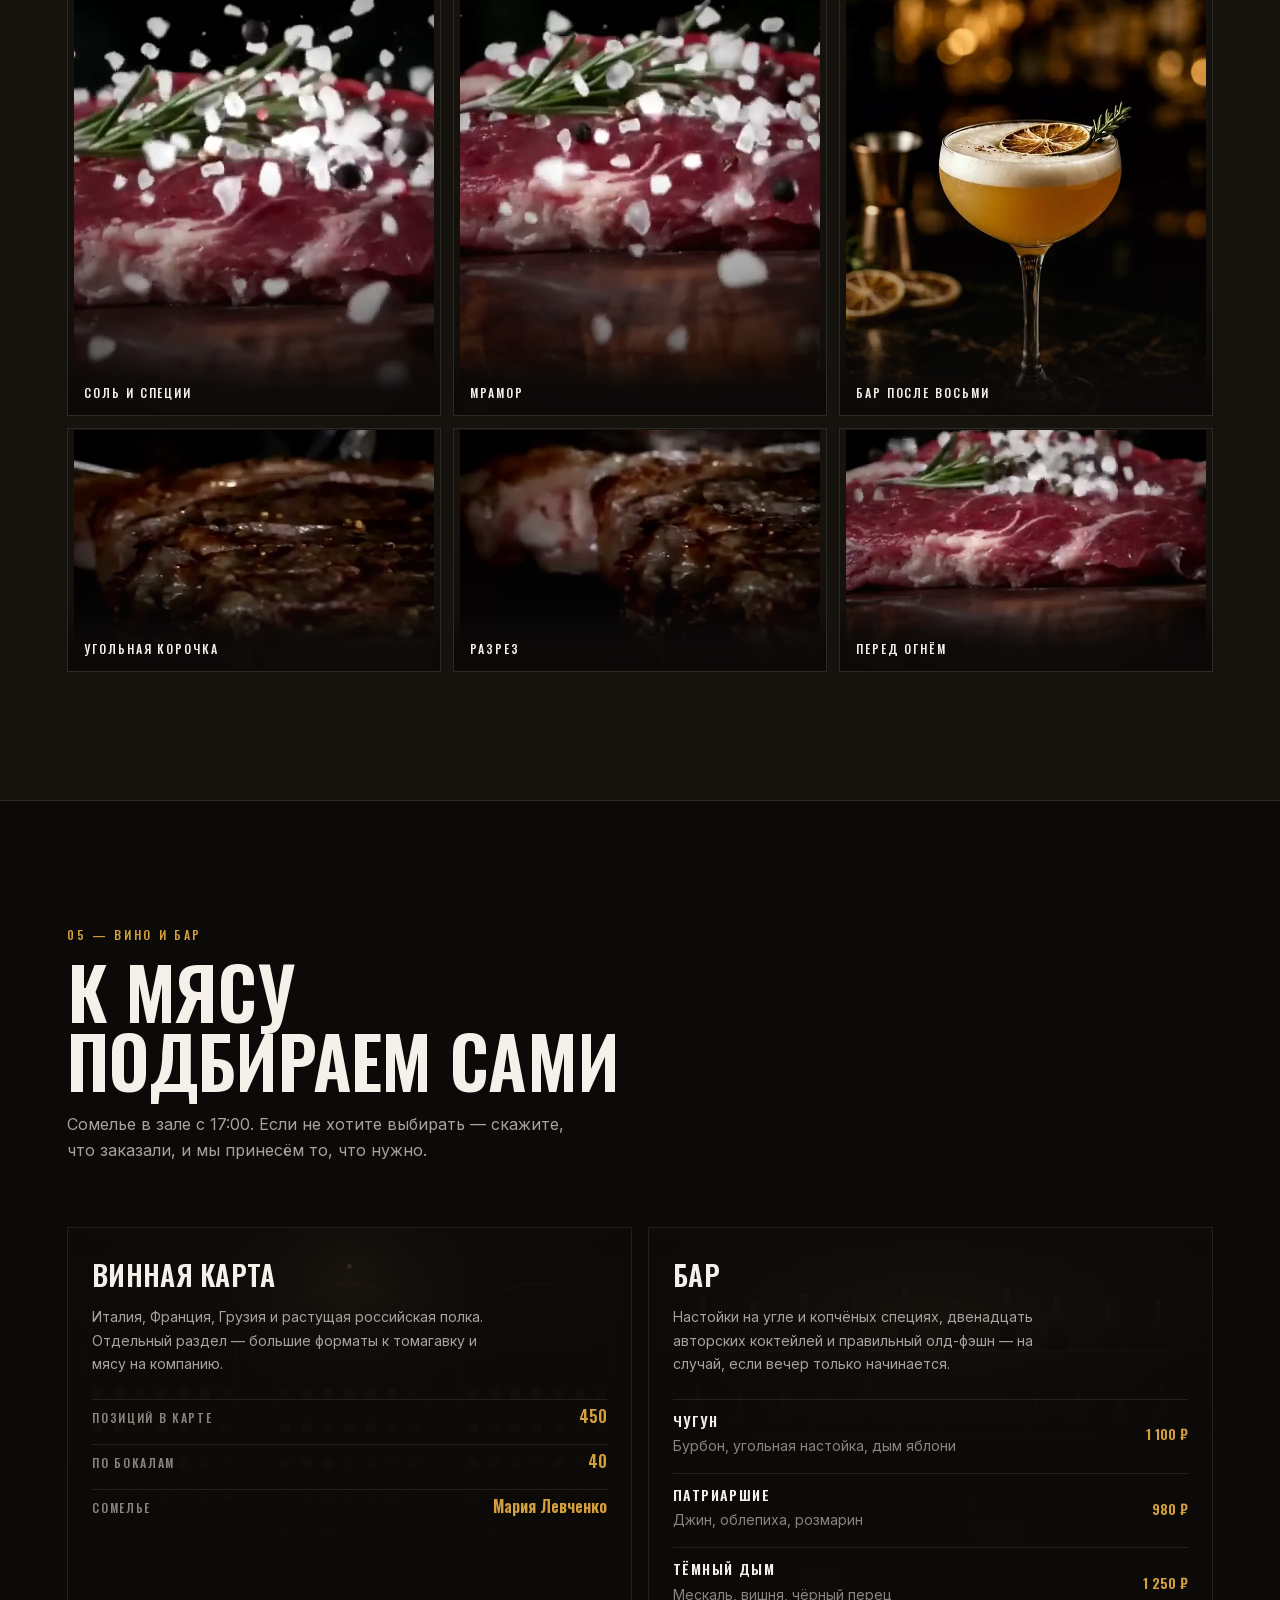
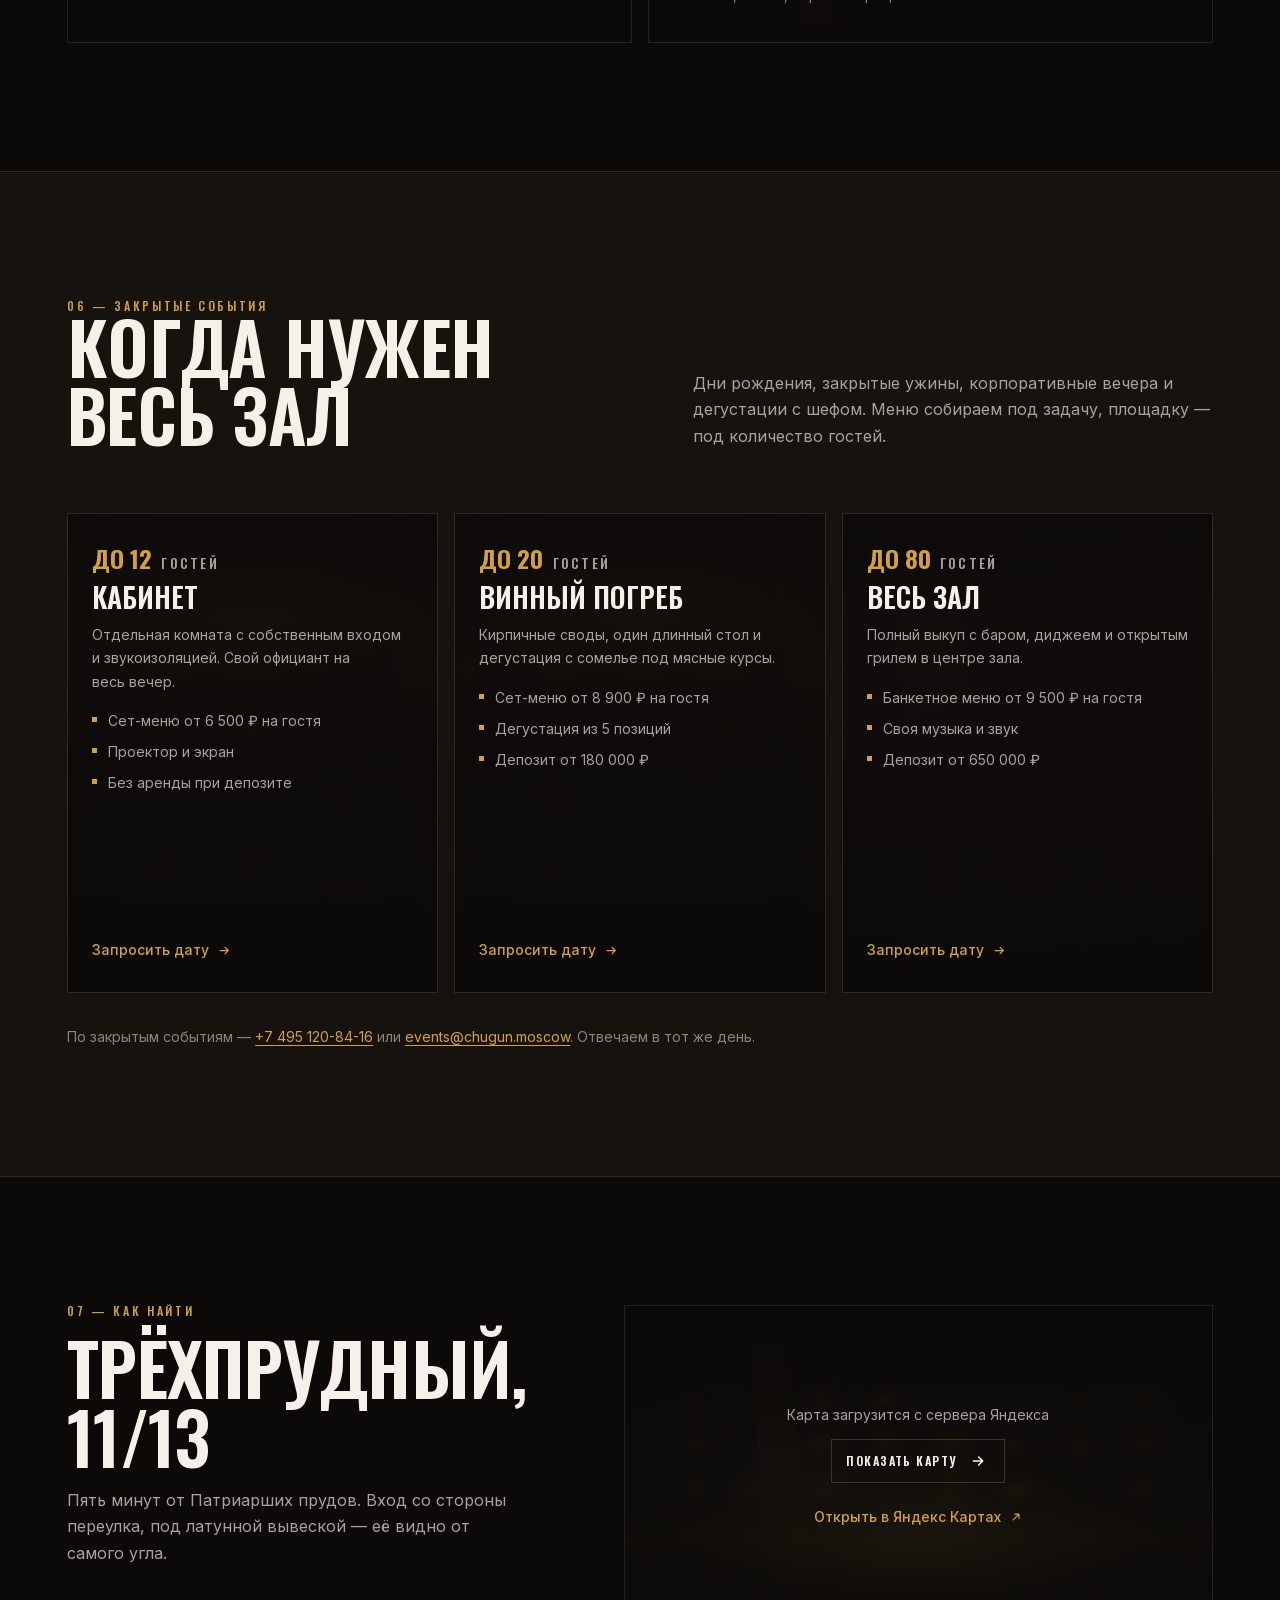
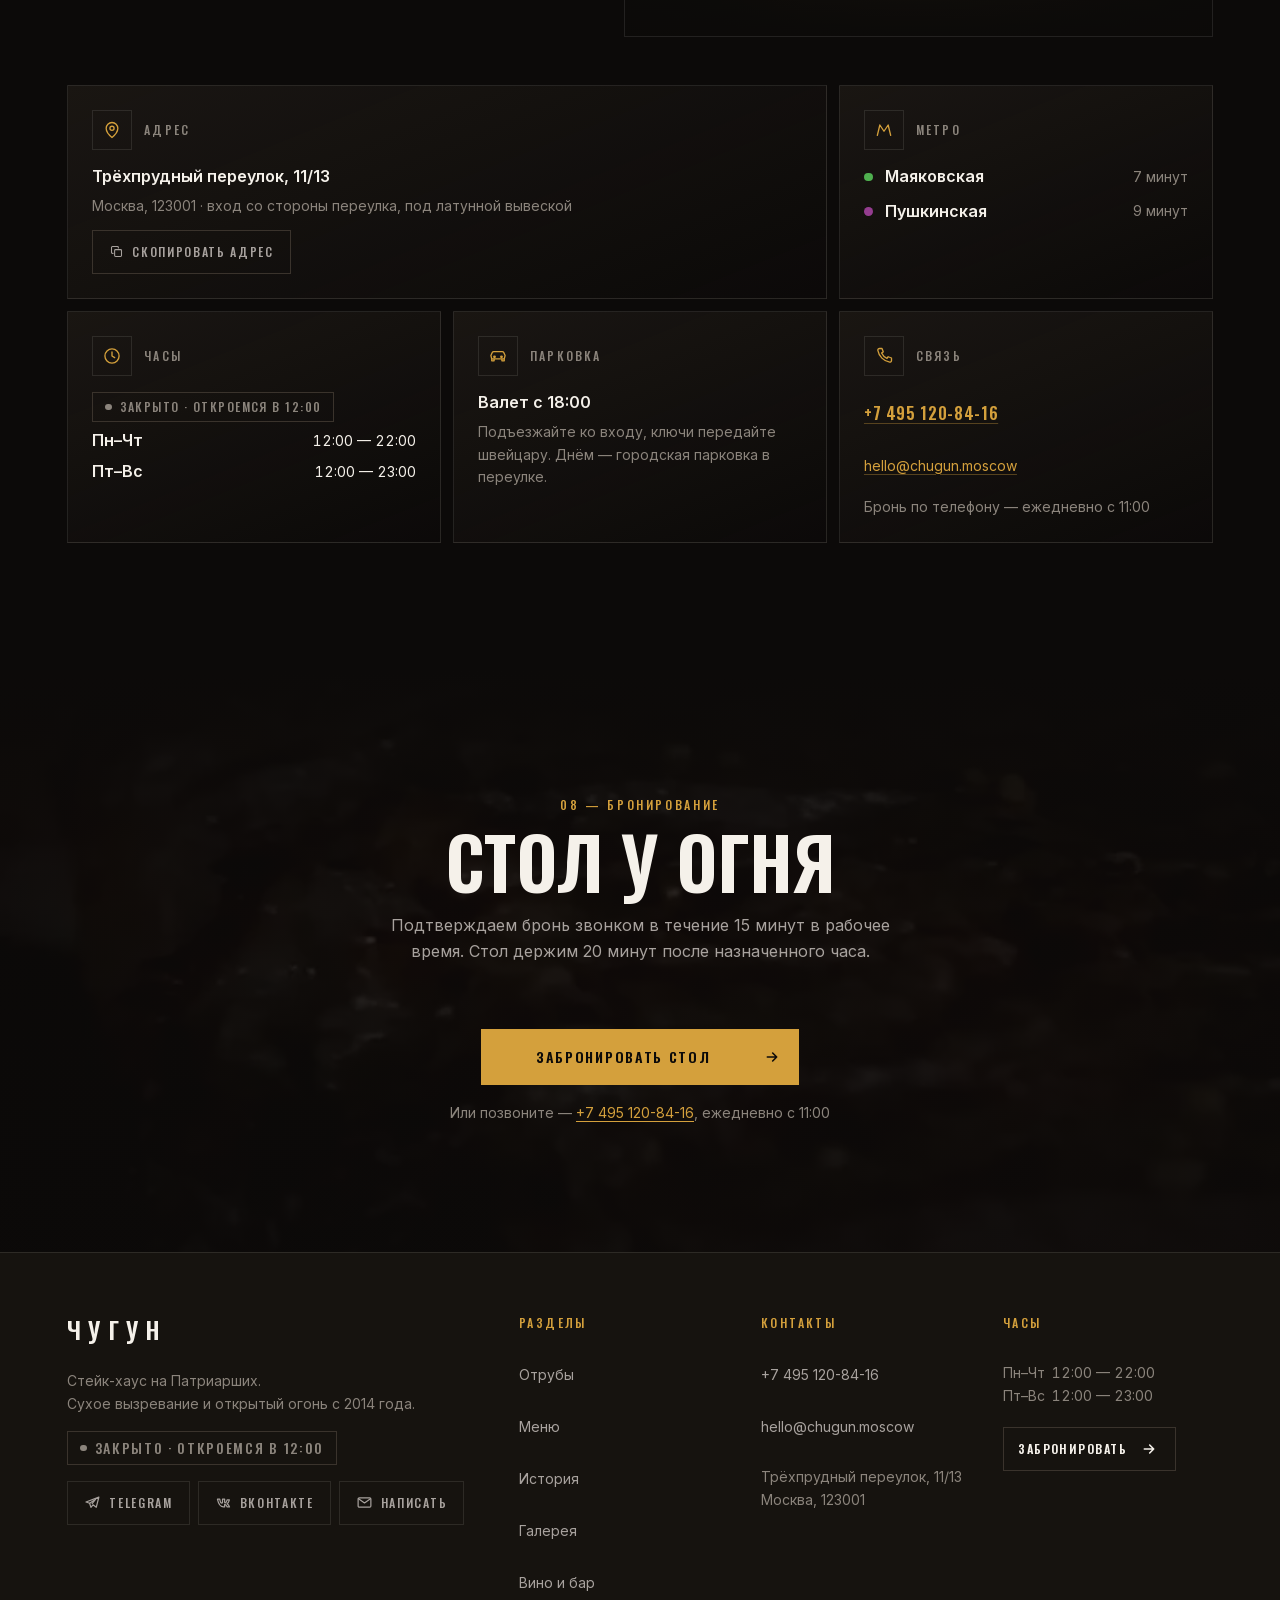
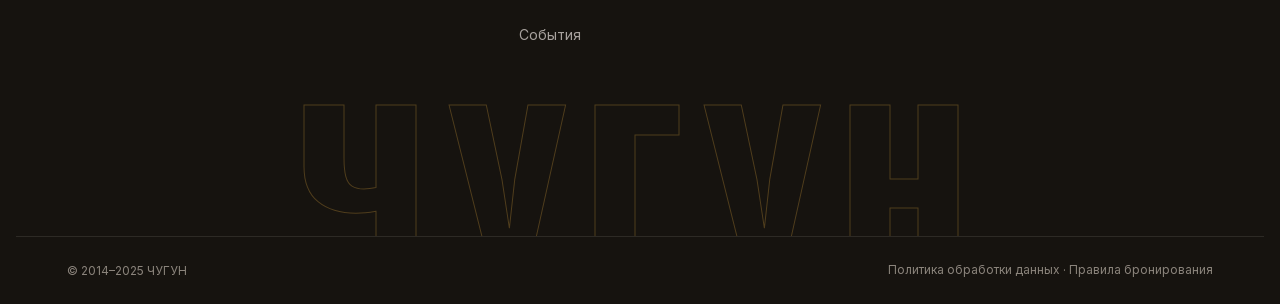
==== commit 6a9a6ea0: "Присланная съёмка в карточках отрубов и галерее Четыре снимка встали по смыслу: ти-боун с костью, то" ====
--- a/index.html
+++ b/index.html
@@ -200,8 +200,7 @@
     <ol class="cuts">
       <li class="cut rv-s">
         <a class="cut__a" href="#reserve">
-          <img class="cut__bg" src="assets/img/dish-tbone.webp" alt="" width="720" height="900" loading="lazy" decoding="async">
-          <span class="cut__num" aria-hidden="true">01</span>
+          <span class="cut__ph"><img class="cut__bg" src="assets/img/dish-tbone.webp" alt="" width="560" height="700" loading="lazy" decoding="async"><span class="cut__num" aria-hidden="true">01</span></span>
           <span class="cut__body">
             <span class="cut__name">Ти-боун</span>
             <span class="cut__lat">T-bone</span>
@@ -214,9 +213,8 @@
       </li>
       <li class="cut rv-s">
         <a class="cut__a" href="#reserve">
-          <img class="cut__bg" src="assets/img/dish-tomahawk.webp" alt="" width="720" height="900" loading="lazy" decoding="async">
-          <span class="cut__num" aria-hidden="true">02</span>
-          <span class="cut__badge">Для двоих</span>
+          <span class="cut__ph"><img class="cut__bg" src="assets/img/dish-tomahawk.webp" alt="" width="560" height="700" loading="lazy" decoding="async"><span class="cut__num" aria-hidden="true">02</span>
+            <span class="cut__badge">Для двоих</span></span>
           <span class="cut__body">
             <span class="cut__name">Томагавк</span>
             <span class="cut__lat">Tomahawk</span>
@@ -229,8 +227,7 @@
       </li>
       <li class="cut rv-s">
         <a class="cut__a" href="#reserve">
-          <img class="cut__bg" src="assets/img/dish-ribeye.webp" alt="" width="720" height="900" loading="lazy" decoding="async">
-          <span class="cut__num" aria-hidden="true">03</span>
+          <span class="cut__ph"><img class="cut__bg" src="assets/img/dish-ribeye.webp" alt="" width="560" height="700" loading="lazy" decoding="async"><span class="cut__num" aria-hidden="true">03</span></span>
           <span class="cut__body">
             <span class="cut__name">Рибай прайм</span>
             <span class="cut__lat">Prime ribeye</span>
@@ -243,8 +240,7 @@
       </li>
       <li class="cut rv-s">
         <a class="cut__a" href="#reserve">
-          <img class="cut__bg" src="assets/img/dish-striploin.webp" alt="" width="720" height="900" loading="lazy" decoding="async">
-          <span class="cut__num" aria-hidden="true">04</span>
+          <span class="cut__ph"><img class="cut__bg" src="assets/img/dish-striploin.webp" alt="" width="560" height="700" loading="lazy" decoding="async"><span class="cut__num" aria-hidden="true">04</span></span>
           <span class="cut__body">
             <span class="cut__name">Стриплойн</span>
             <span class="cut__lat">Striploin</span>
@@ -394,11 +390,11 @@
 
     <ul class="gal" id="gal">
       <li class="gal__i gal__i--tall rv-s"><button type="button" data-lb="0"><img src="assets/img/gallery-01.webp" alt="Соль и чёрный перец на сыром мраморном отрубе" width="720" height="900" loading="lazy" decoding="async"><span class="gal__cap">Соль и специи</span></button></li>
-      <li class="gal__i rv-s"><button type="button" data-lb="1"><img src="assets/img/gallery-02.webp" alt="Угольная корочка на стейке крупным планом" width="720" height="480" loading="lazy" decoding="async"><span class="gal__cap">Угольная корочка</span></button></li>
-      <li class="gal__i rv-s"><button type="button" data-lb="2"><img src="assets/img/gallery-03.webp" alt="Стейк, разрезанный ножом: розовая середина" width="720" height="480" loading="lazy" decoding="async"><span class="gal__cap">Разрез</span></button></li>
-      <li class="gal__i gal__i--tall rv-s"><button type="button" data-lb="3"><img src="assets/img/gallery-04.webp" alt="Мраморный рисунок сырого отруба" width="720" height="900" loading="lazy" decoding="async"><span class="gal__cap">Мрамор</span></button></li>
-      <li class="gal__i rv-s"><button type="button" data-lb="4"><img src="assets/img/gallery-05.webp" alt="Сырой отруб на деревянной доске перед огнём" width="720" height="480" loading="lazy" decoding="async"><span class="gal__cap">Перед огнём</span></button></li>
-      <li class="gal__i gal__i--tall rv-s"><button type="button" data-lb="5"><img src="assets/img/gallery-06.webp" alt="Нож входит в прожаренный стейк" width="720" height="480" loading="lazy" decoding="async"><span class="gal__cap">Момент подачи</span></button></li>
+      <li class="gal__i gal__i--tall rv-s"><button type="button" data-lb="1"><img src="assets/img/gallery-04.webp" alt="Мраморный рисунок сырого отруба" width="720" height="900" loading="lazy" decoding="async"><span class="gal__cap">Мрамор</span></button></li>
+      <li class="gal__i gal__i--tall rv-s"><button type="button" data-lb="2"><img src="assets/img/gallery-06.webp" alt="Авторский коктейль в бокале на барной стойке" width="720" height="900" loading="lazy" decoding="async"><span class="gal__cap">Бар после восьми</span></button></li>
+      <li class="gal__i rv-s"><button type="button" data-lb="3"><img src="assets/img/gallery-02.webp" alt="Угольная корочка на стейке крупным планом" width="720" height="480" loading="lazy" decoding="async"><span class="gal__cap">Угольная корочка</span></button></li>
+      <li class="gal__i rv-s"><button type="button" data-lb="4"><img src="assets/img/gallery-03.webp" alt="Стейк, разрезанный ножом: розовая середина" width="720" height="480" loading="lazy" decoding="async"><span class="gal__cap">Разрез</span></button></li>
+      <li class="gal__i rv-s"><button type="button" data-lb="5"><img src="assets/img/gallery-05.webp" alt="Сырой отруб на деревянной доске перед огнём" width="720" height="480" loading="lazy" decoding="async"><span class="gal__cap">Перед огнём</span></button></li>
     </ul>
   </div>
 </section>
--- a/assets/css/styles.css
+++ b/assets/css/styles.css
@@ -656,25 +656,28 @@
 
 /* ── 10. SIGNATURE CUTS ─────────────────────────────────────────────────── */
 .cuts { display: grid; gap: var(--s4); grid-template-columns: 1fr }
+/* Подпись лежит под снимком, а не поверх него. Пока на карточках стояли
+   процедурные плиты, текст поверх был уместен — на них нечего было
+   разглядывать. На настоящей съёмке он закрывал само мясо: оно в центре
+   кадра, а нижнюю половину карточки занимает название с ценой. */
 .cut__a {
   position: relative; isolation: isolate;
-  display: block; height: 100%;
-  aspect-ratio: 4 / 5;
+  display: grid; grid-template-rows: auto 1fr; height: 100%;
   border: 1px solid var(--line-soft);
+  background: var(--coal);
   overflow: hidden;
 }
+.cut__ph { position: relative; display: block; aspect-ratio: 4 / 5; overflow: hidden }
 .cut__bg {
-  position: absolute; inset: 0; z-index: -2;
+  position: absolute; inset: 0;
   width: 100%; height: 100%; object-fit: cover;
   transition: transform 900ms var(--e-out), filter var(--d-slow) var(--e-out);
 }
-.cut__a::after {
-  content: ''; position: absolute; inset: 0; z-index: -1;
-  /* Верх приоткрыли: под плитами-заглушками градиент можно было держать
-     плотным, под настоящей съёмкой он съедал само блюдо. Низ оставили
-     тяжёлым — там лежит подпись, и её контраст замеряется. */
-  background: linear-gradient(to top, rgba(12,10,9,.9) 18%, rgba(12,10,9,.34) 58%, rgba(12,10,9,.04) 100%);
-  transition: opacity var(--d-slow) var(--e-out);
+/* мягкий стык снимка с подписью, чтобы край не резал кадр линейкой */
+.cut__ph::after {
+  content: ''; position: absolute; inset-inline: 0; bottom: 0; height: 28%;
+  background: linear-gradient(to top, var(--coal), rgba(22, 19, 15, 0));
+  pointer-events: none;
 }
 .cut__a:hover .cut__bg { transform: scale(1.06); filter: brightness(1.22) saturate(1.1) }
 .cut__num {
@@ -692,16 +695,8 @@
   letter-spacing: .14em; text-transform: uppercase;
 }
 .cut__body {
-  position: absolute; inset-inline: 0; bottom: 0;
-  display: grid; gap: var(--s2);
+  display: grid; align-content: start; gap: var(--s2);
   padding: var(--s5);
-  /* Затемнение привязано к самой подписи, а не к карточке: иначе, чтобы
-     вытянуть контраст названия, приходится гасить весь снимок, и от блюда
-     ничего не остаётся. Замерено по пикселям: без этого латинское имя
-     упиралось в 3.3:1 на светлых крупинках соли при норме 4.5. */
-  background: linear-gradient(to top,
-              rgba(12,10,9,.96) 55%, rgba(12,10,9,.86) 78%, rgba(12,10,9,0) 100%);
-  padding-top: var(--s8);
 }
 .cut__name {
   font: 600 clamp(1.4rem, 3.2vw, 1.9rem)/1 var(--f-disp);
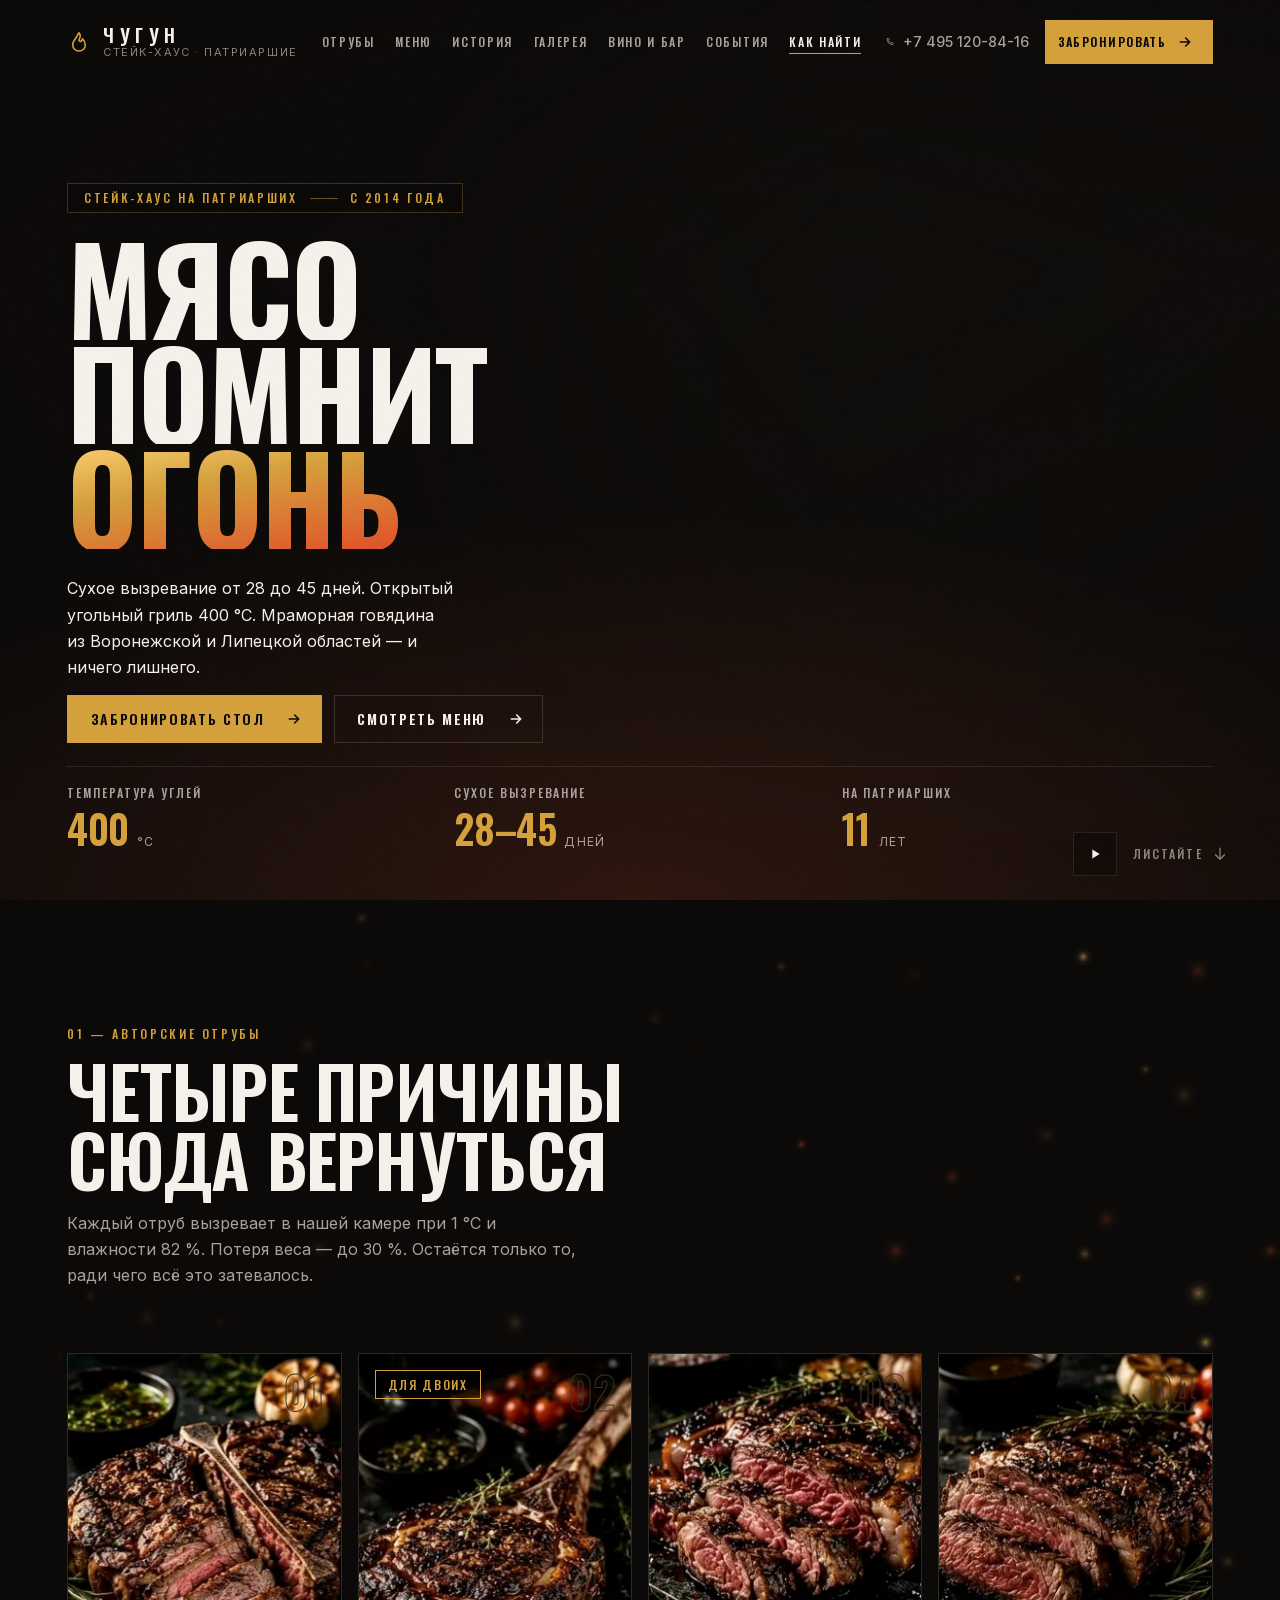
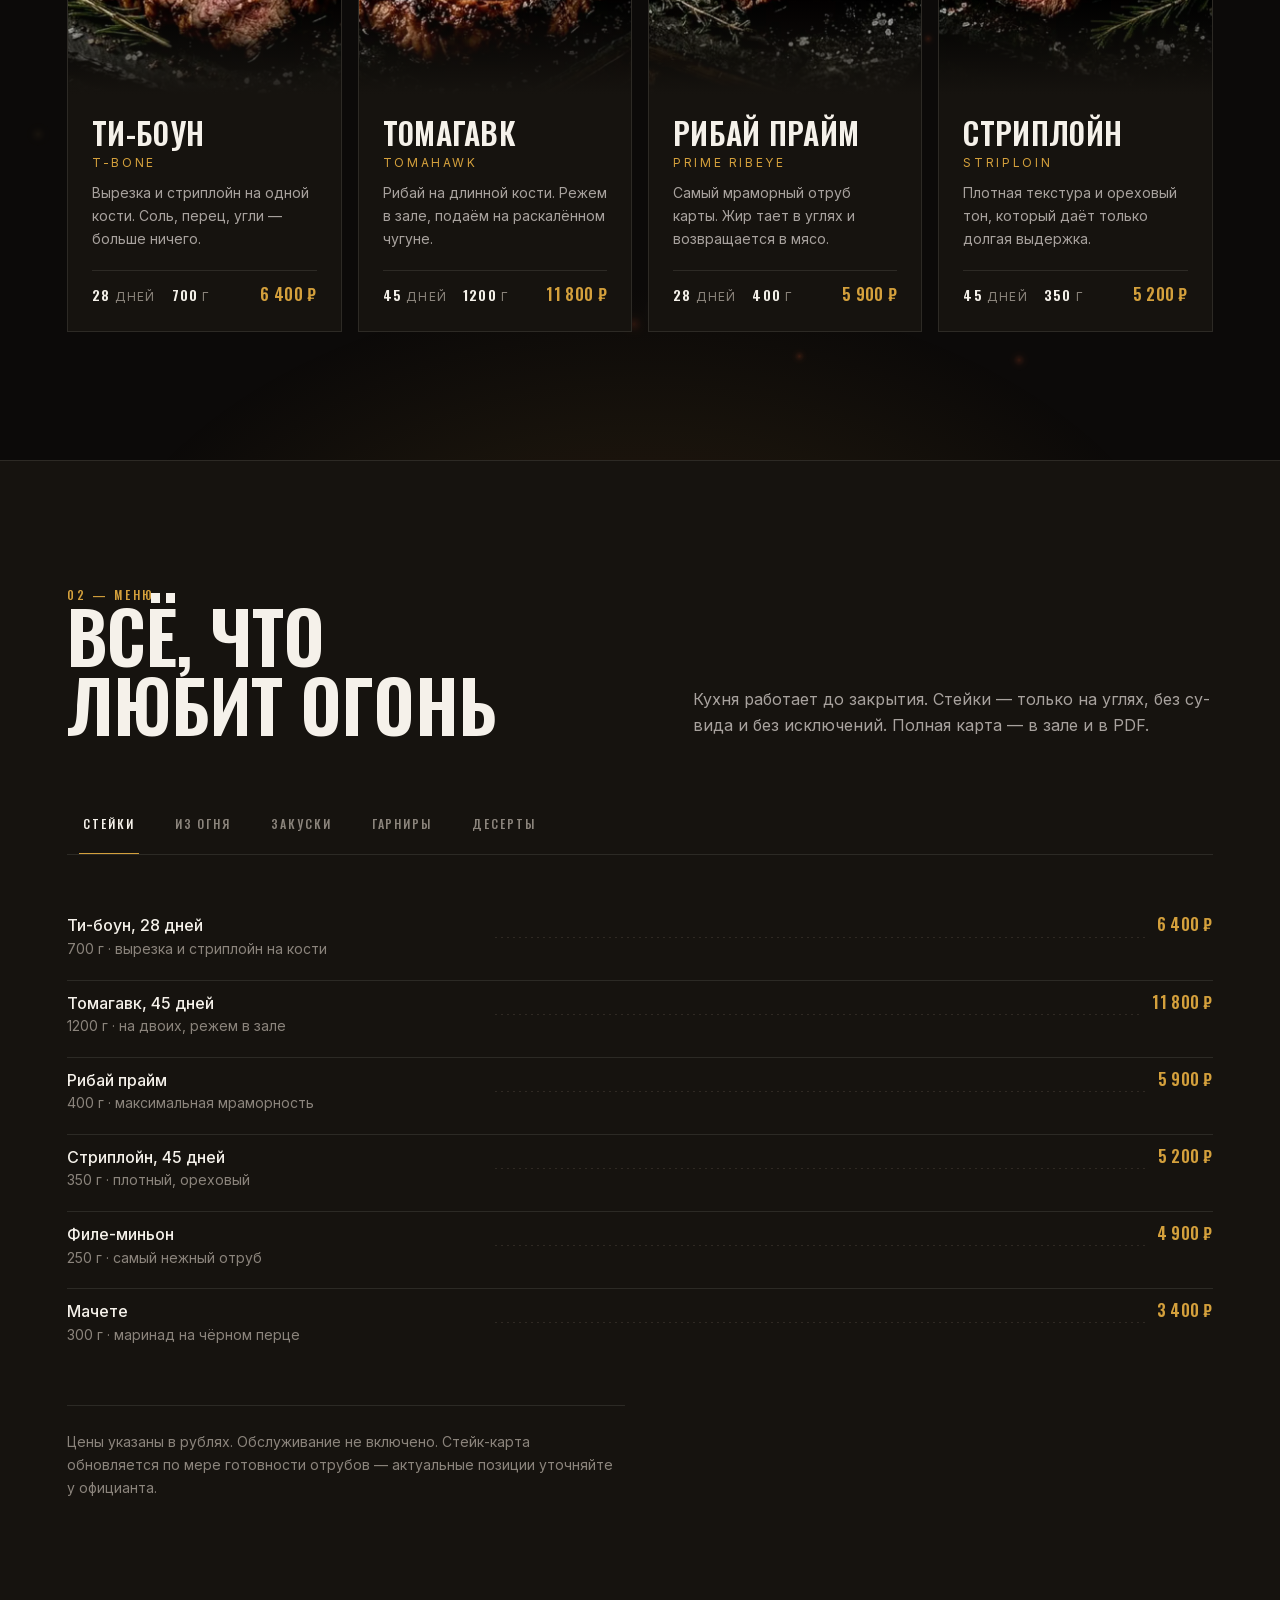
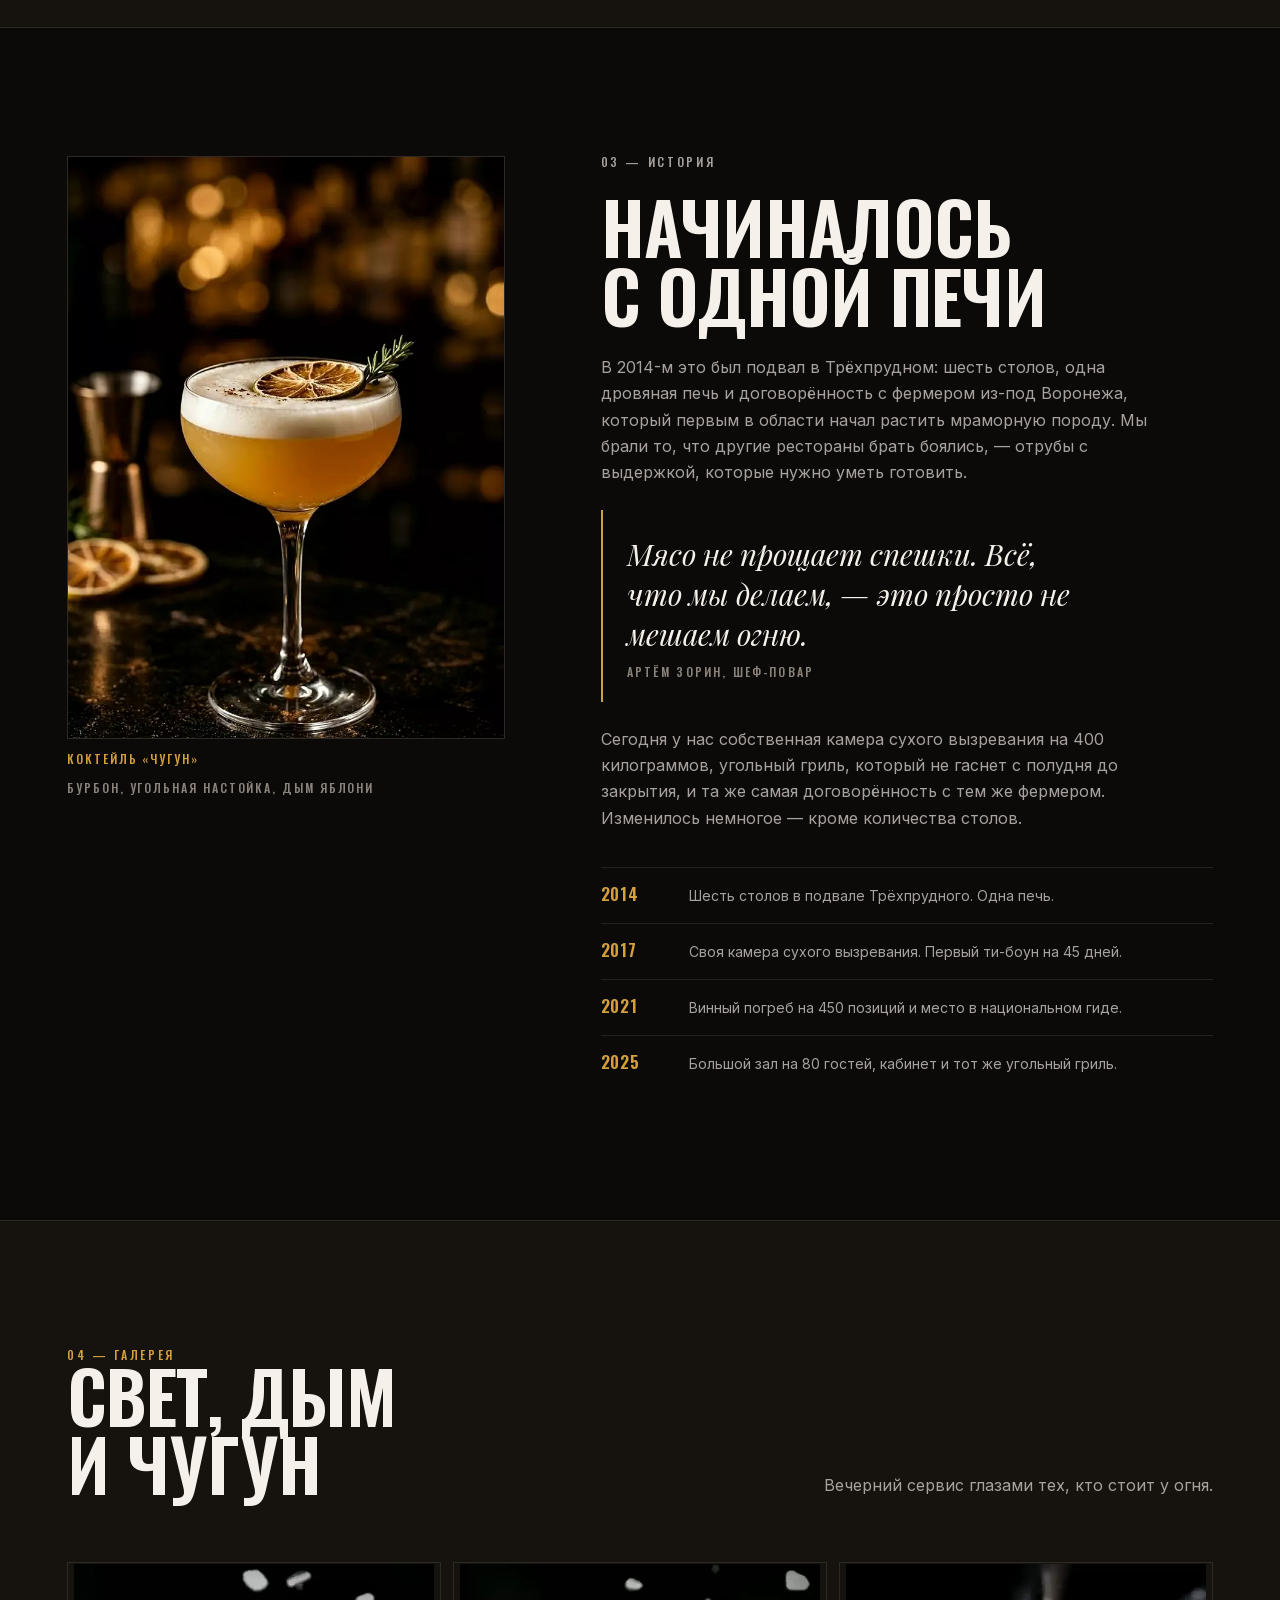
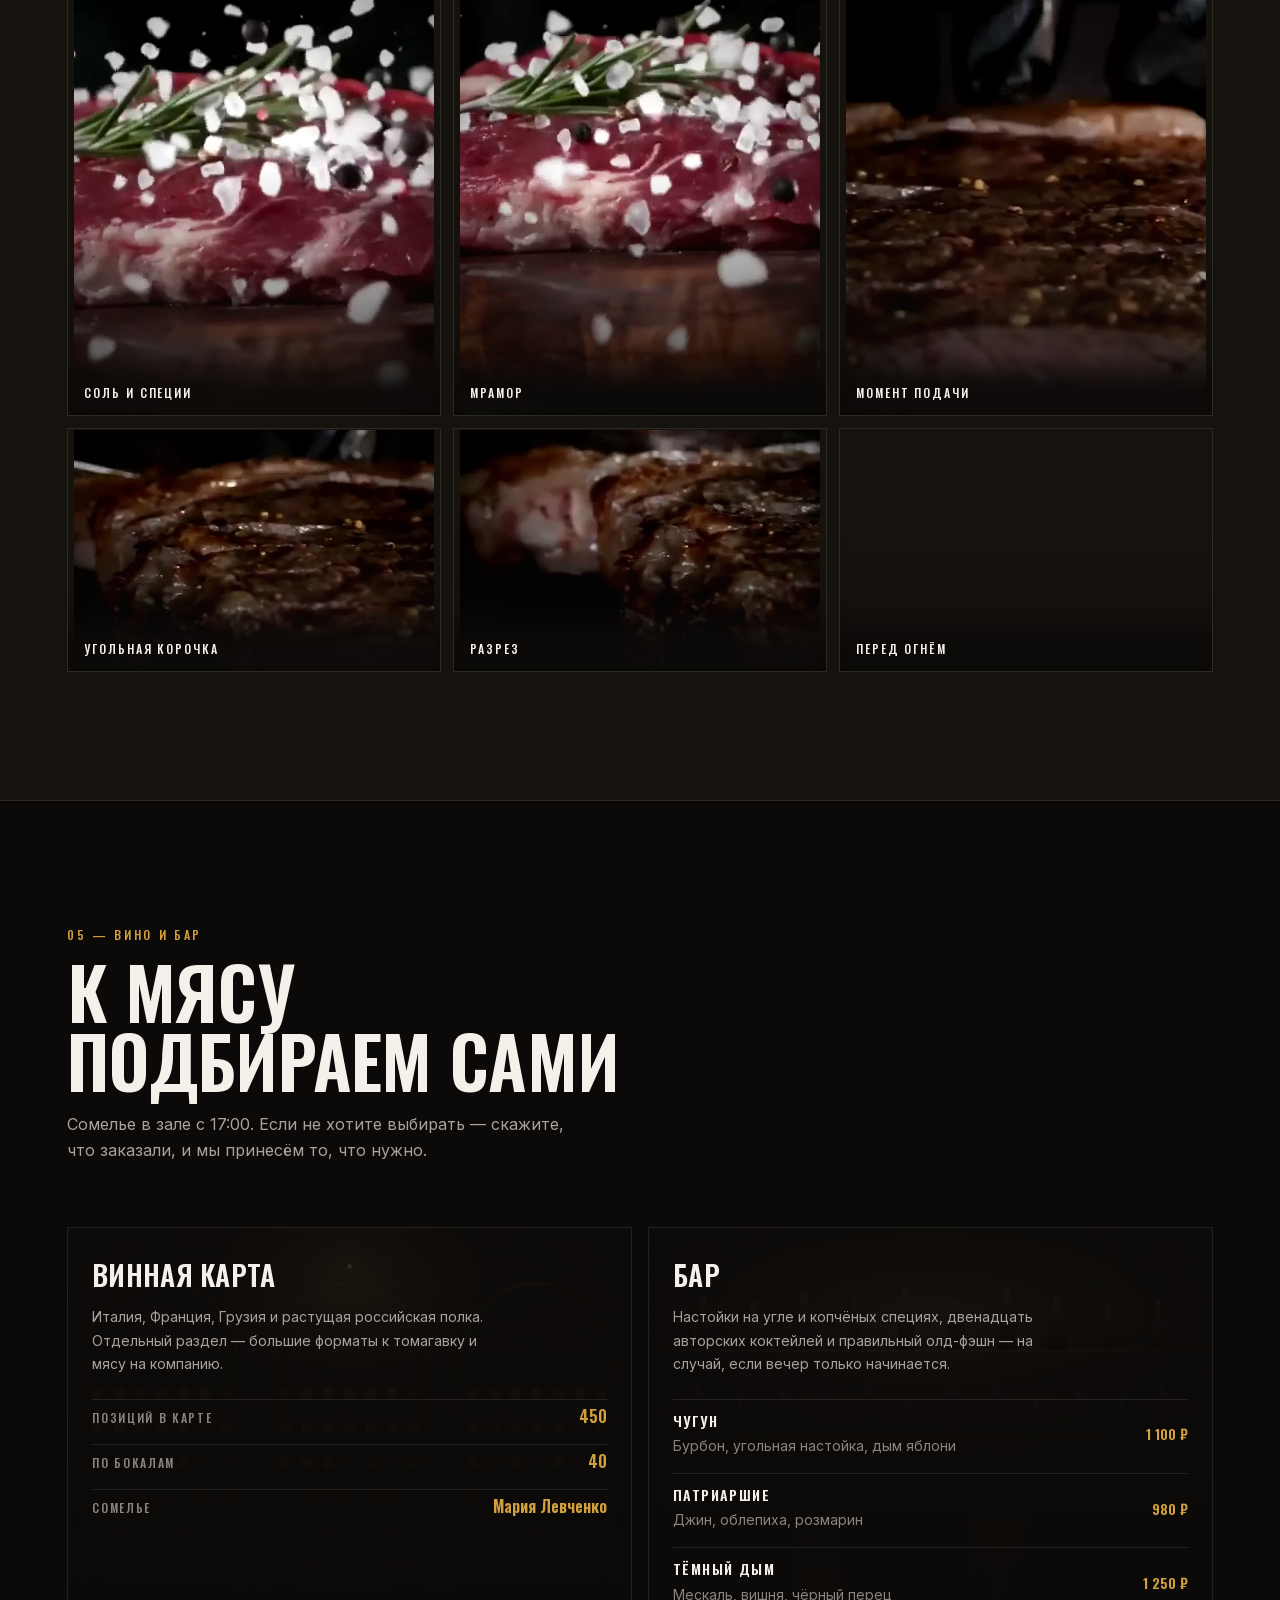
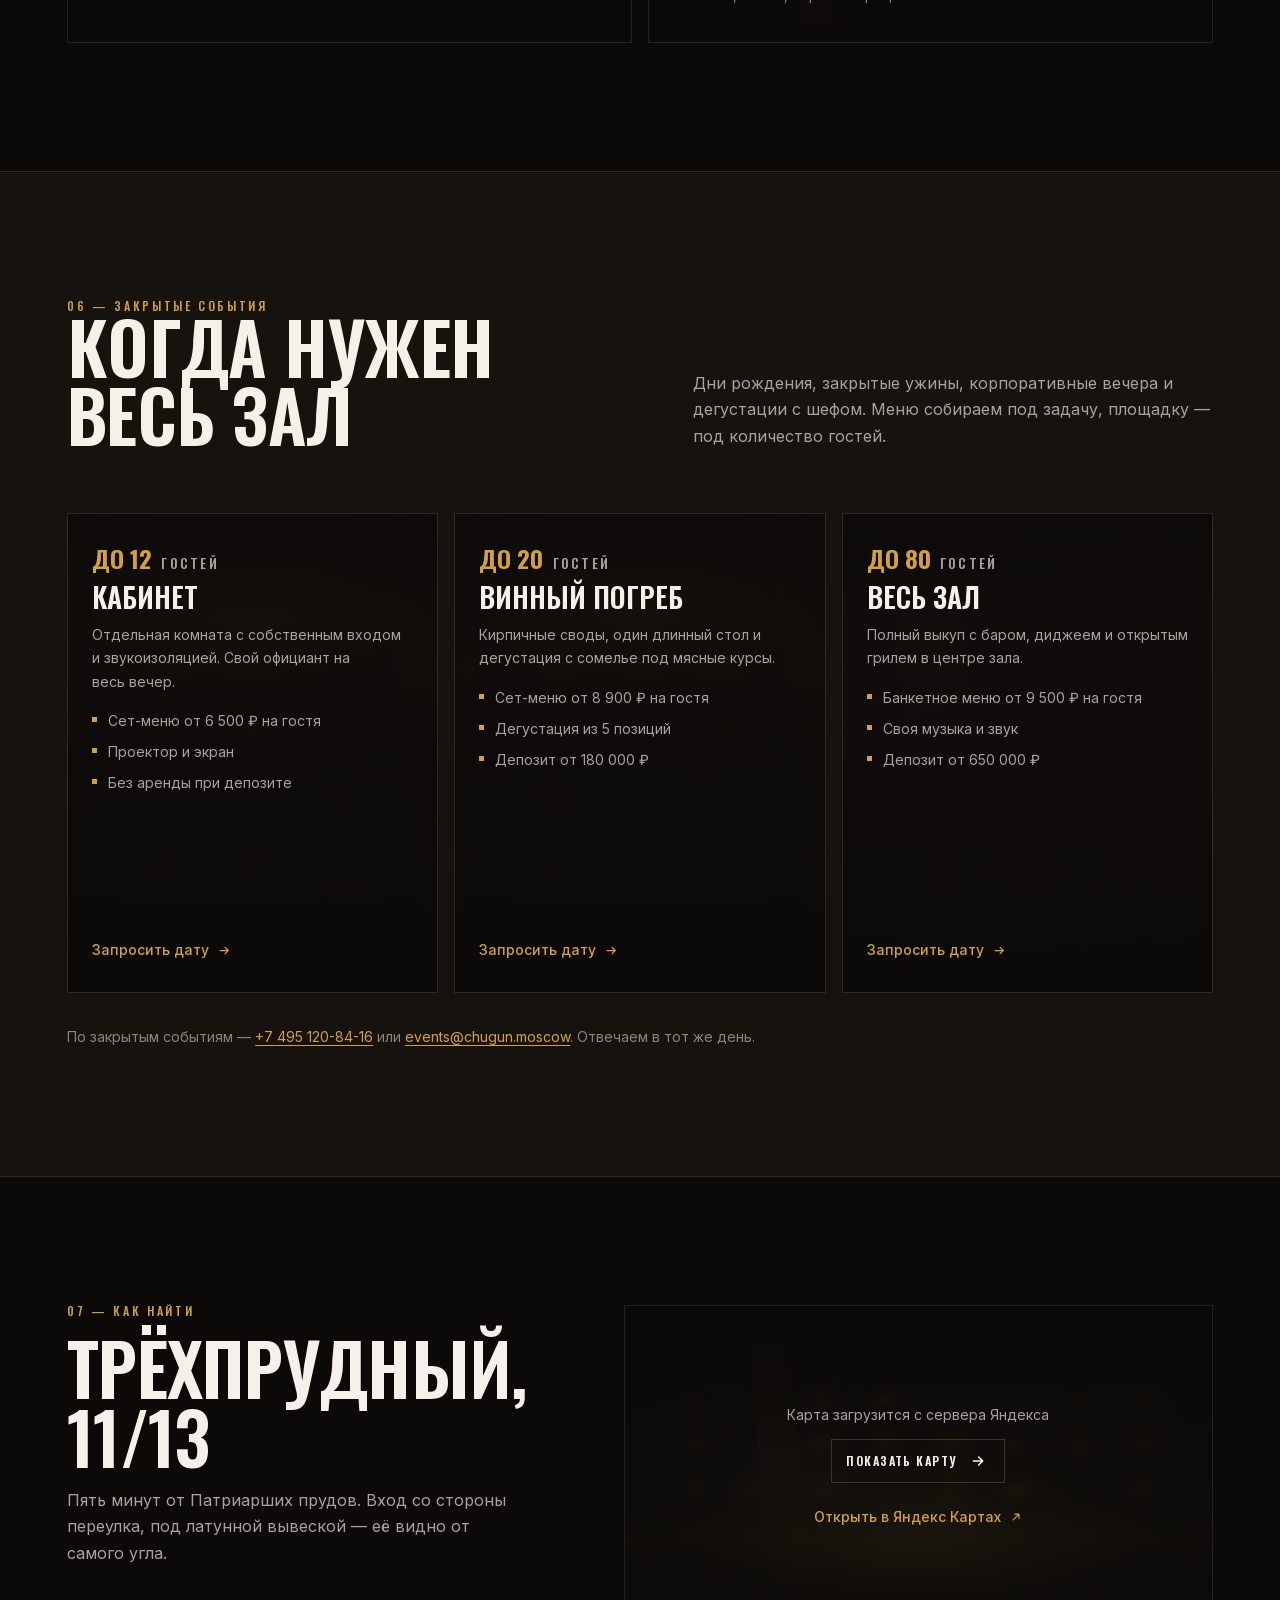
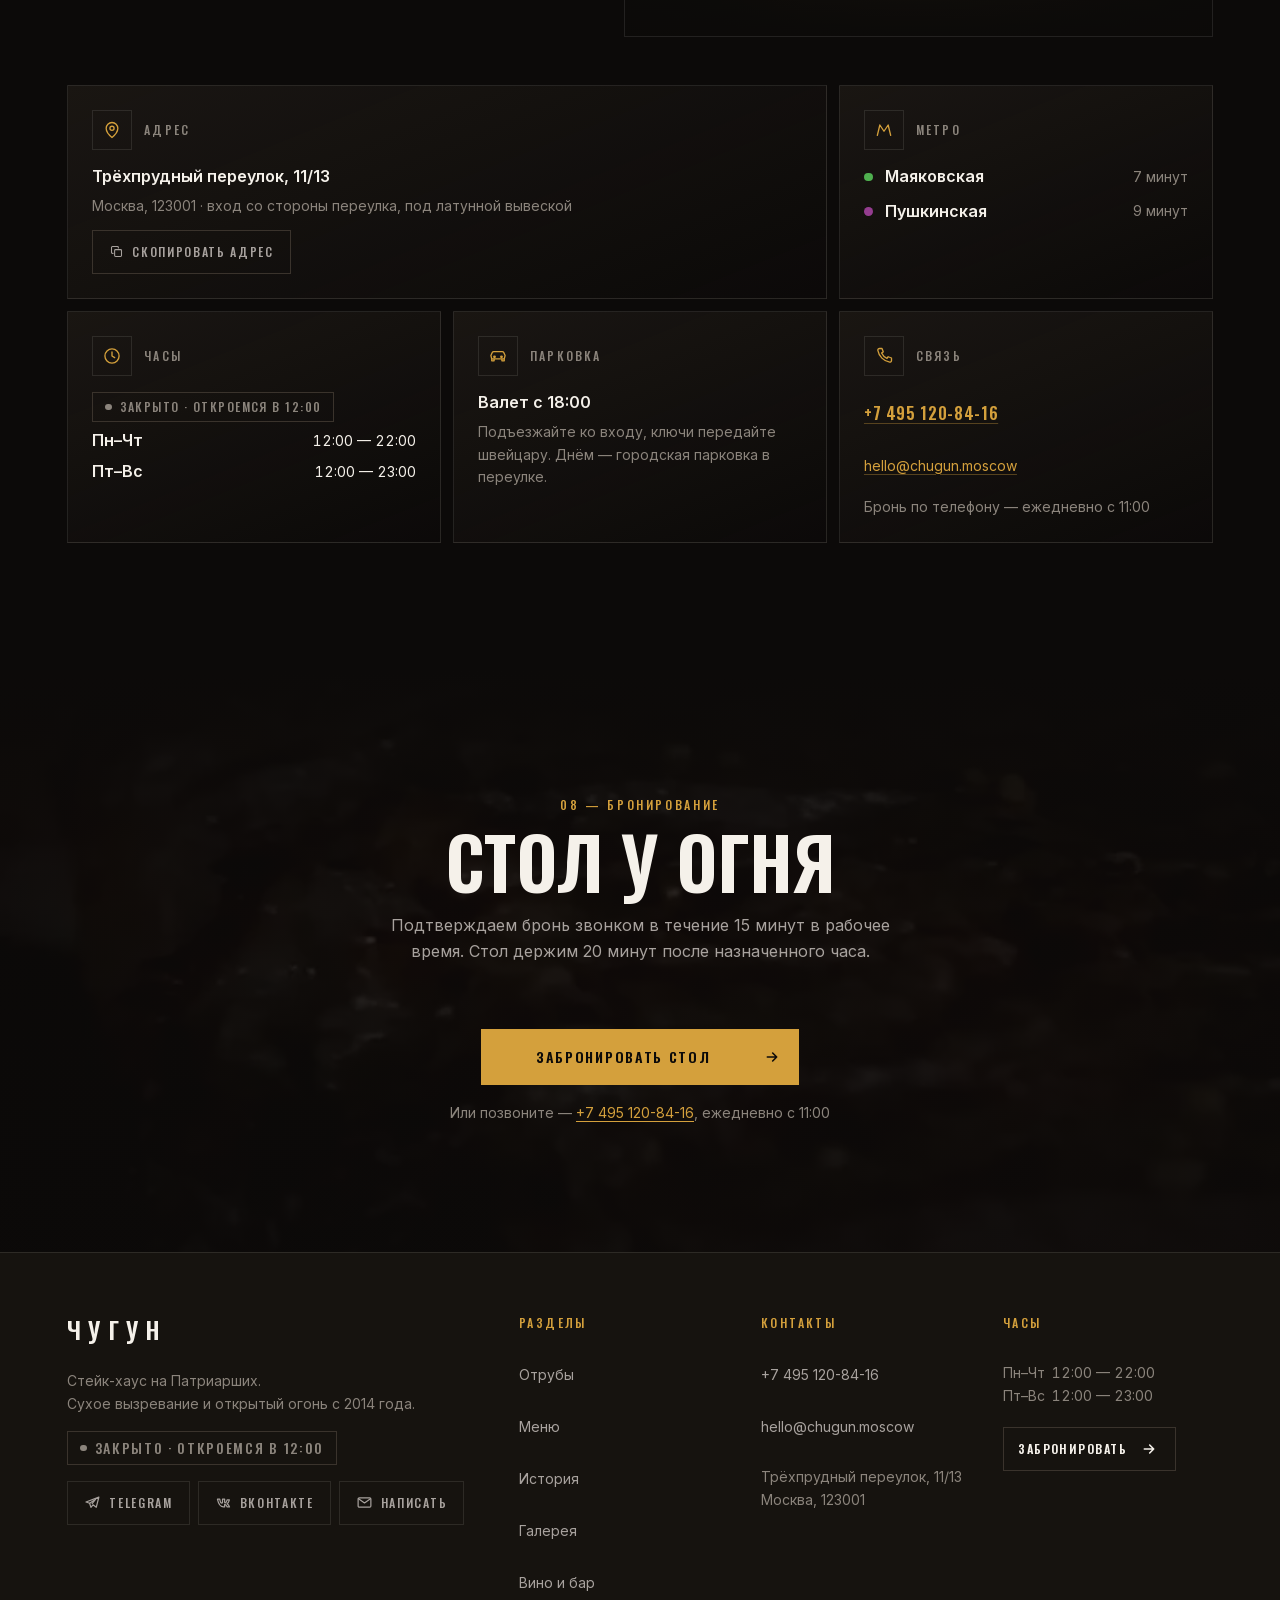
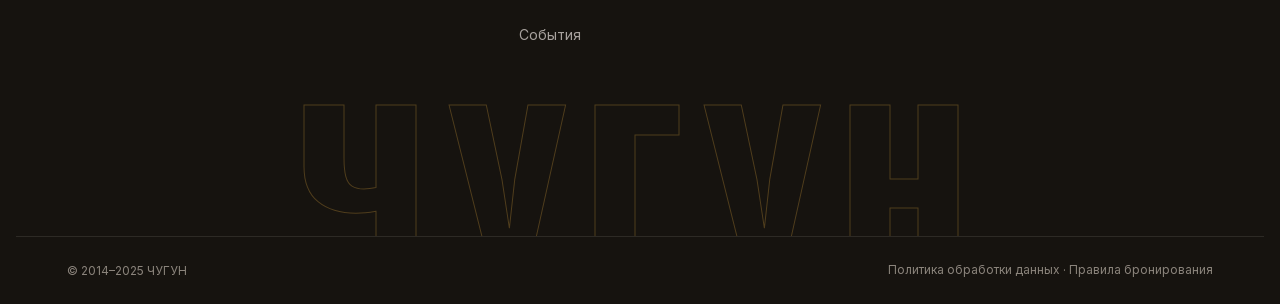
==== commit e514127d: "Коктейль — в «Историю», а не в галерею Я неверно понял, какой это блок: считал по номерам в кикерах," ====
--- a/index.html
+++ b/index.html
@@ -346,8 +346,8 @@
 <section class="sect" id="story" aria-labelledby="story-h">
   <div class="wrap story">
     <div class="story__media rv-s">
-      <img src="assets/img/story-fire.webp" alt="Руки шефа солят мраморный отруб крупной солью" width="720" height="960" loading="lazy" decoding="async">
-      <figcaption>Артём Зорин, шеф-повар<span>с 2014 года</span></figcaption>
+      <img src="assets/img/story-fire.webp" alt="Авторский коктейль в бокале на барной стойке" width="720" height="960" loading="lazy" decoding="async">
+      <figcaption>Коктейль «Чугун»<span>бурбон, угольная настойка, дым яблони</span></figcaption>
     </div>
 
     <div class="story__txt">
@@ -391,7 +391,7 @@
     <ul class="gal" id="gal">
       <li class="gal__i gal__i--tall rv-s"><button type="button" data-lb="0"><img src="assets/img/gallery-01.webp" alt="Соль и чёрный перец на сыром мраморном отрубе" width="720" height="900" loading="lazy" decoding="async"><span class="gal__cap">Соль и специи</span></button></li>
       <li class="gal__i gal__i--tall rv-s"><button type="button" data-lb="1"><img src="assets/img/gallery-04.webp" alt="Мраморный рисунок сырого отруба" width="720" height="900" loading="lazy" decoding="async"><span class="gal__cap">Мрамор</span></button></li>
-      <li class="gal__i gal__i--tall rv-s"><button type="button" data-lb="2"><img src="assets/img/gallery-06.webp" alt="Авторский коктейль в бокале на барной стойке" width="720" height="900" loading="lazy" decoding="async"><span class="gal__cap">Бар после восьми</span></button></li>
+      <li class="gal__i gal__i--tall rv-s"><button type="button" data-lb="2"><img src="assets/img/gallery-06.webp" alt="Нож входит в прожаренный стейк" width="720" height="900" loading="lazy" decoding="async"><span class="gal__cap">Момент подачи</span></button></li>
       <li class="gal__i rv-s"><button type="button" data-lb="3"><img src="assets/img/gallery-02.webp" alt="Угольная корочка на стейке крупным планом" width="720" height="480" loading="lazy" decoding="async"><span class="gal__cap">Угольная корочка</span></button></li>
       <li class="gal__i rv-s"><button type="button" data-lb="4"><img src="assets/img/gallery-03.webp" alt="Стейк, разрезанный ножом: розовая середина" width="720" height="480" loading="lazy" decoding="async"><span class="gal__cap">Разрез</span></button></li>
       <li class="gal__i rv-s"><button type="button" data-lb="5"><img src="assets/img/gallery-05.webp" alt="Сырой отруб на деревянной доске перед огнём" width="720" height="480" loading="lazy" decoding="async"><span class="gal__cap">Перед огнём</span></button></li>
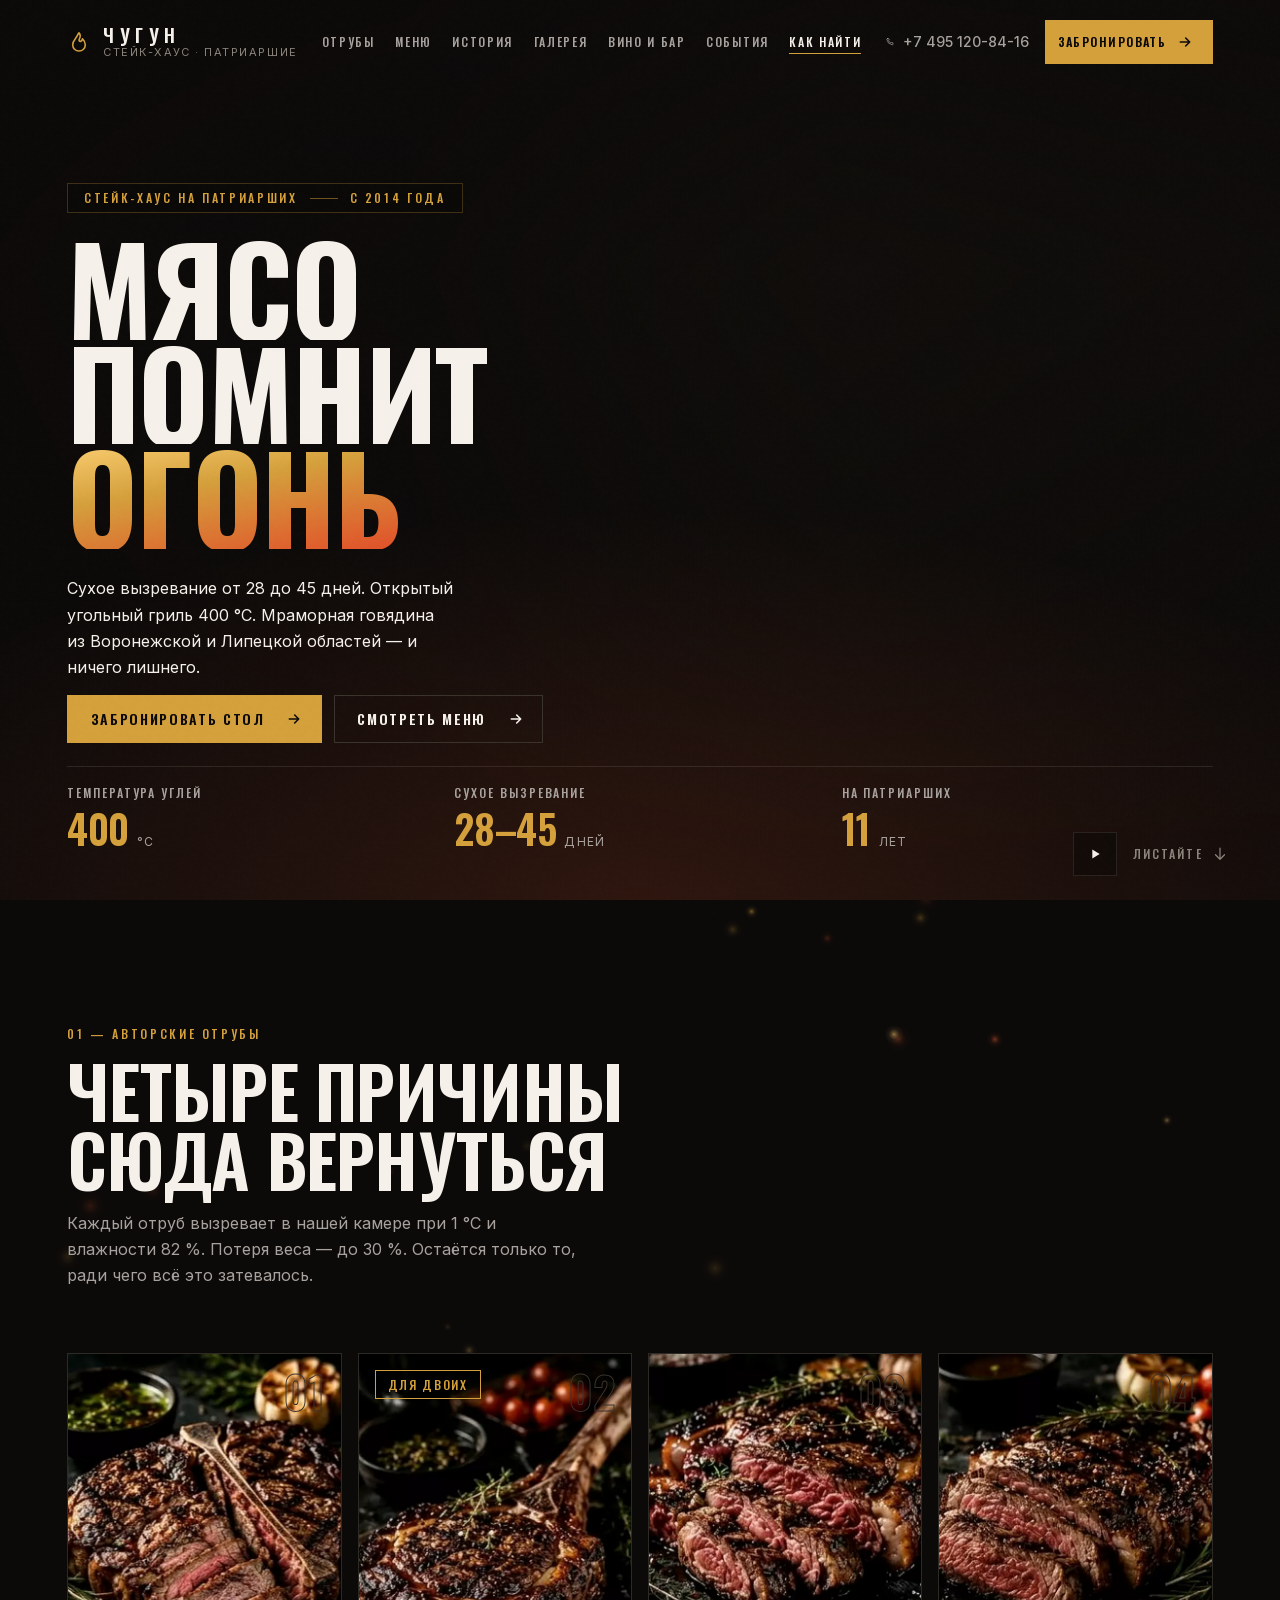
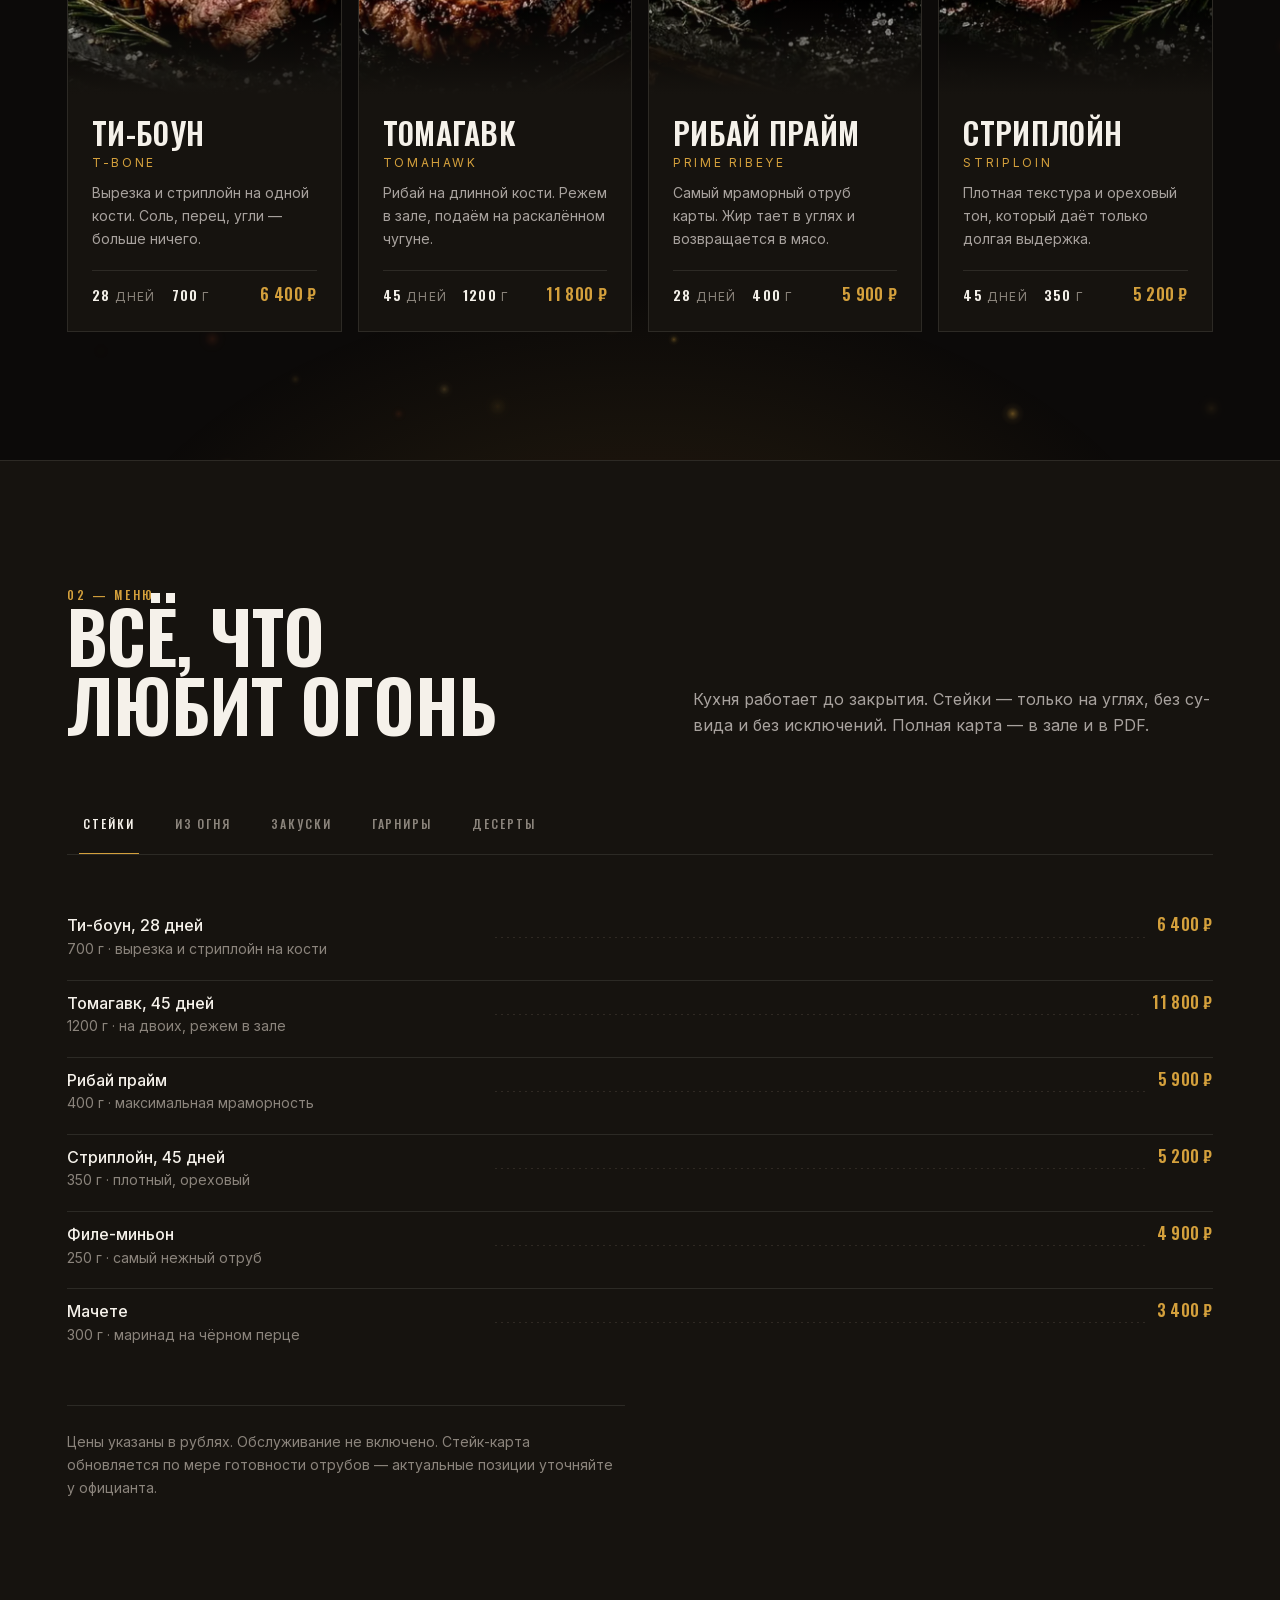
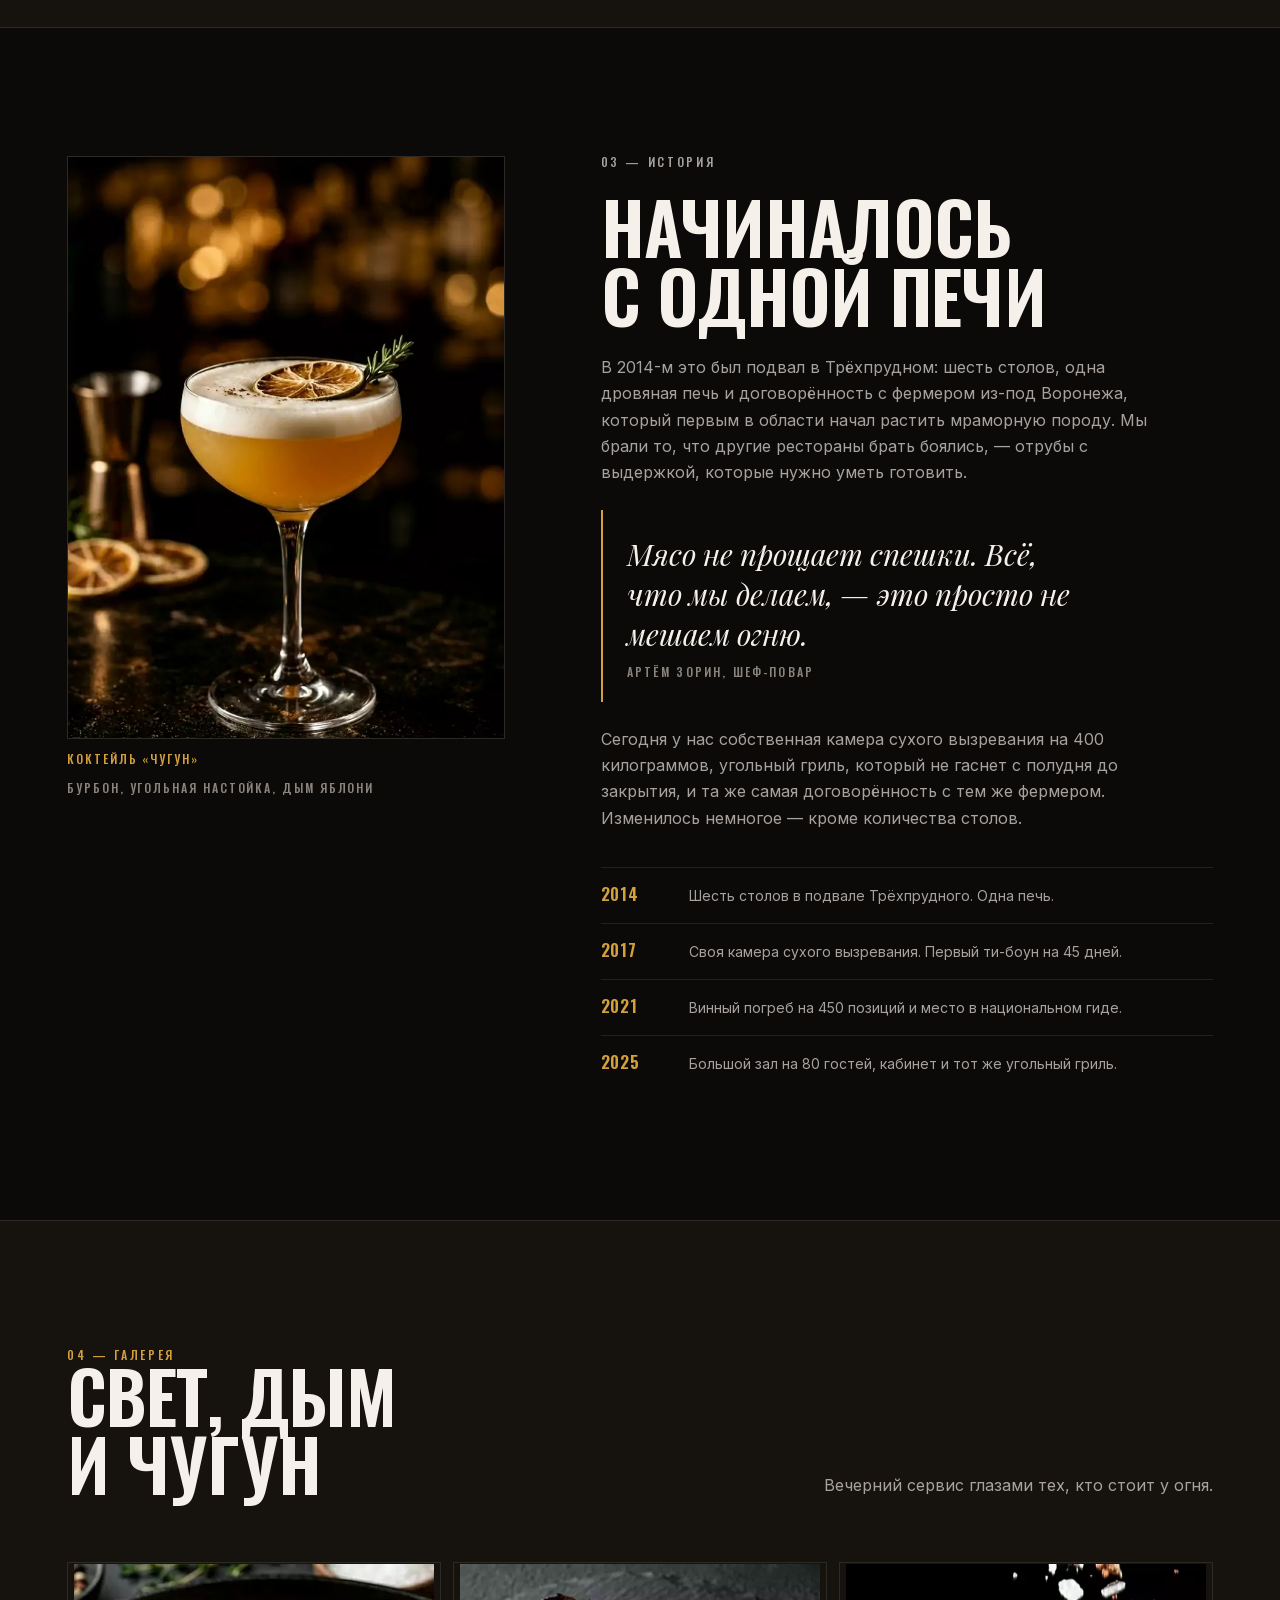
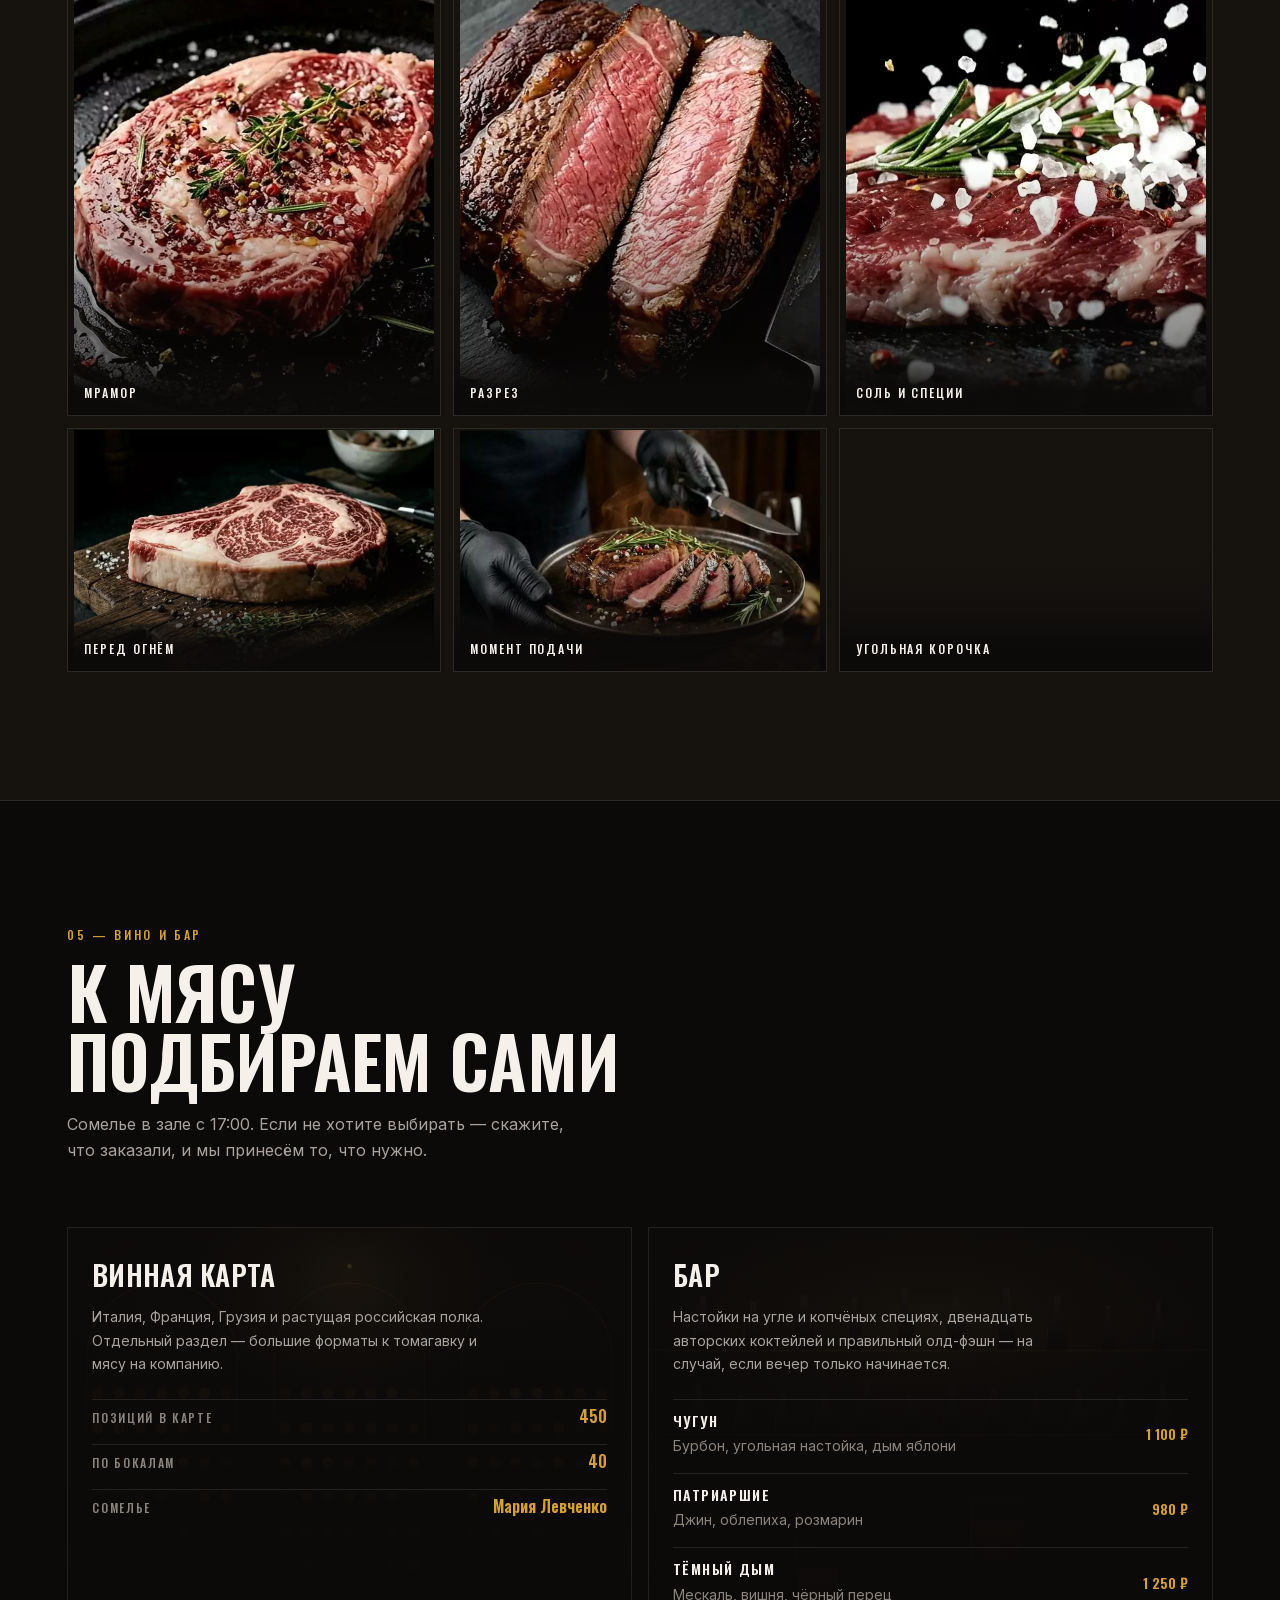
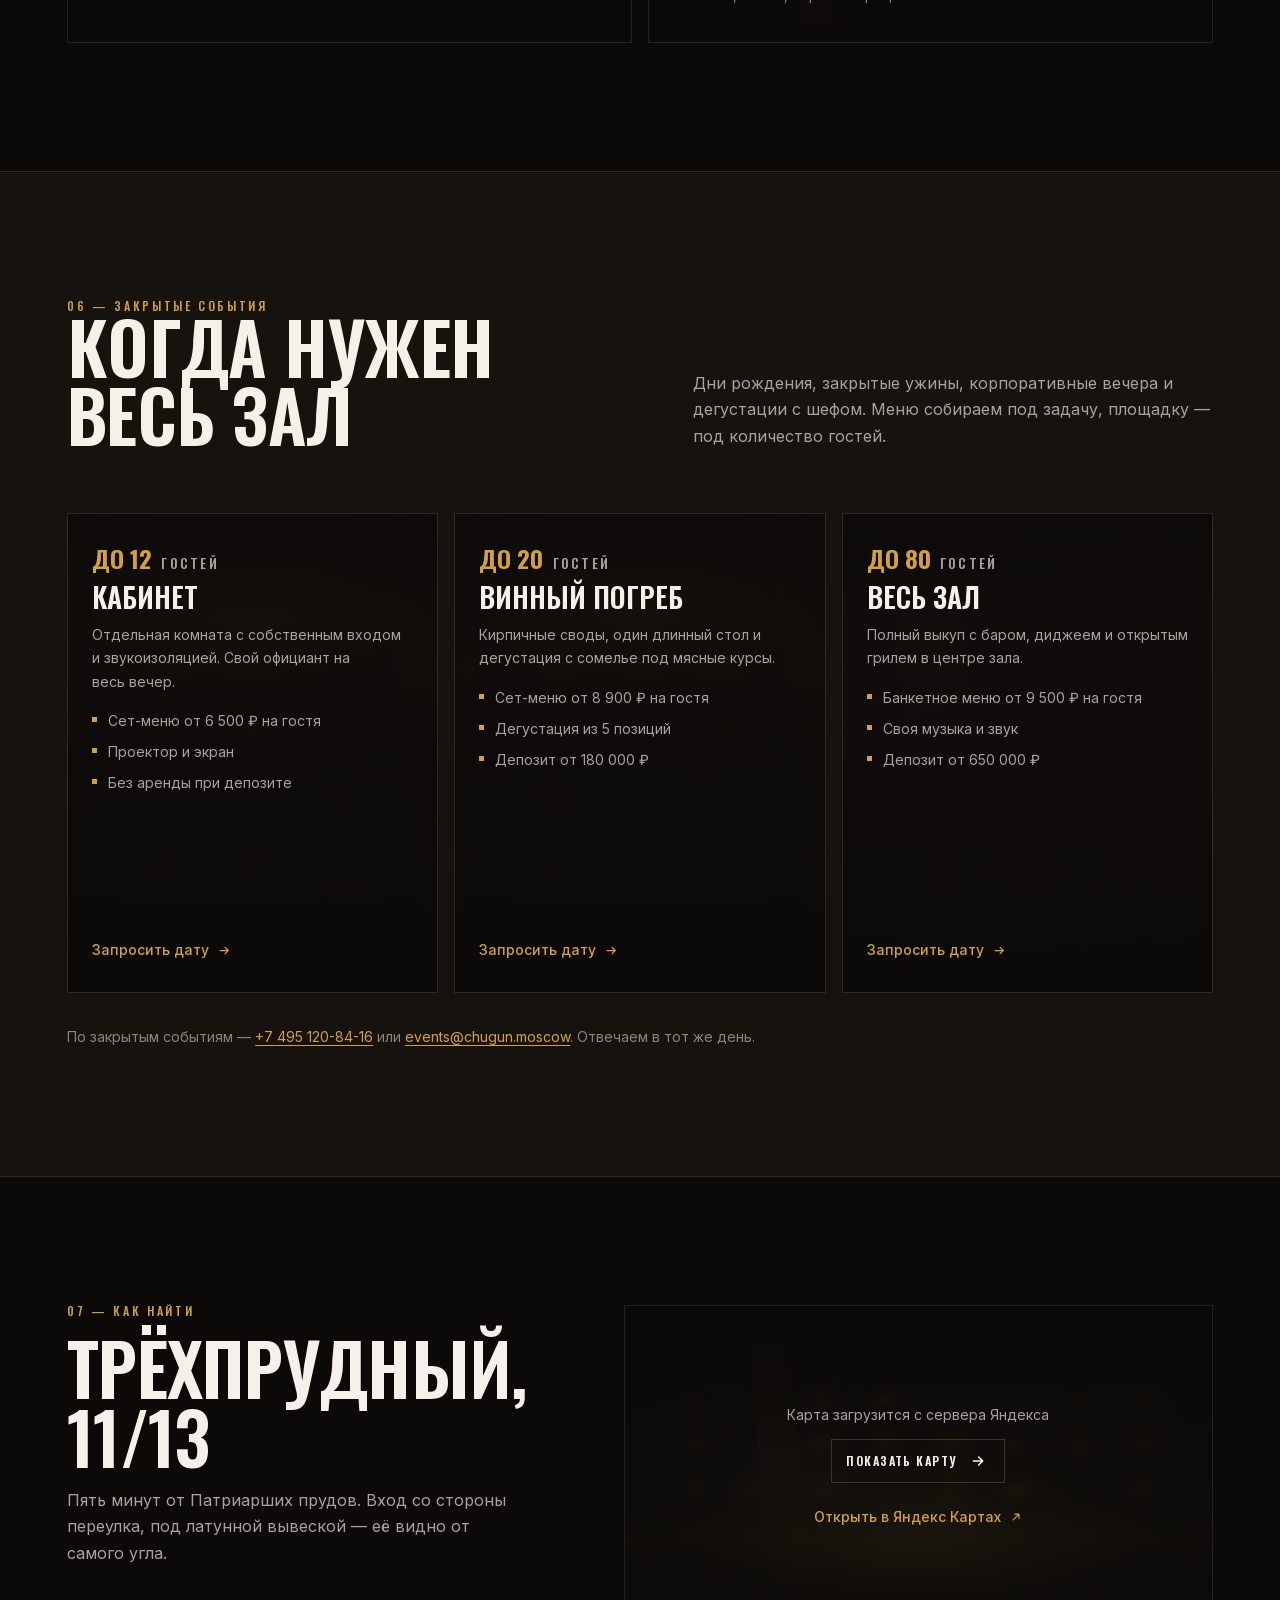
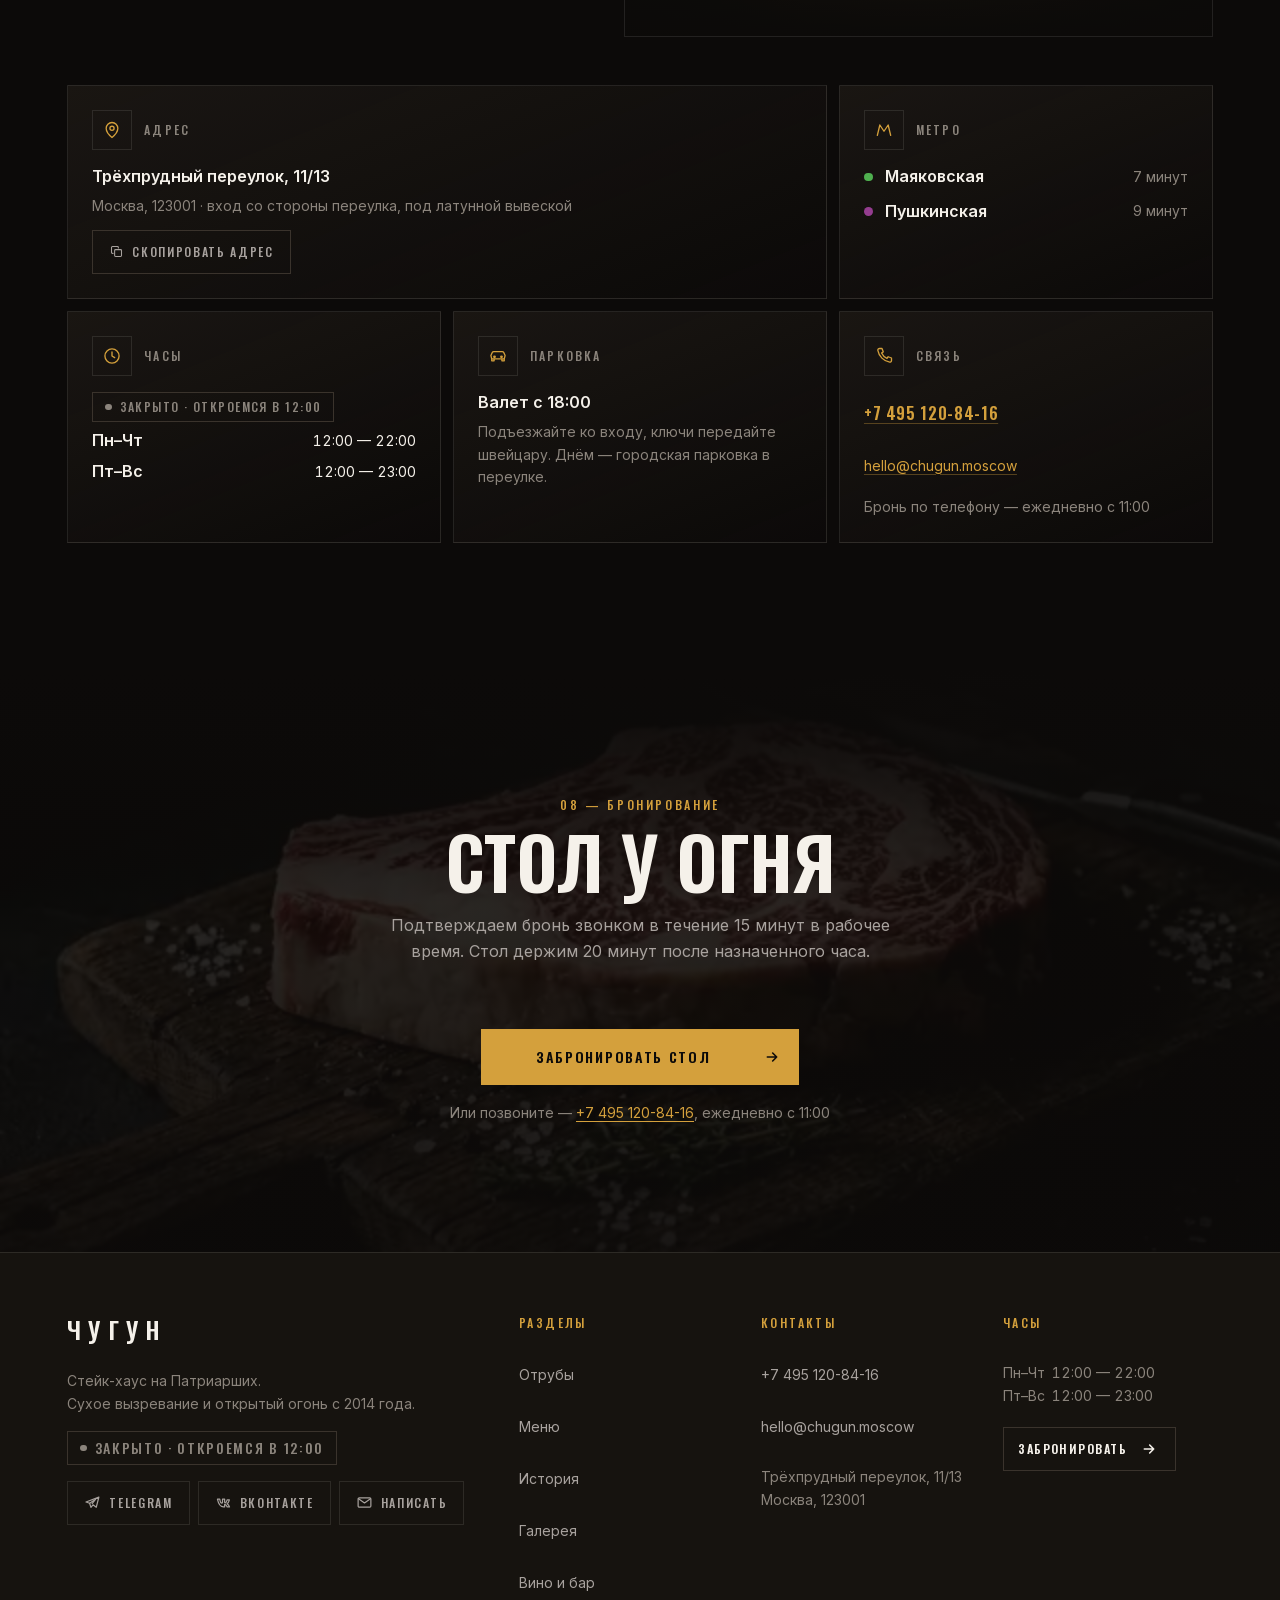
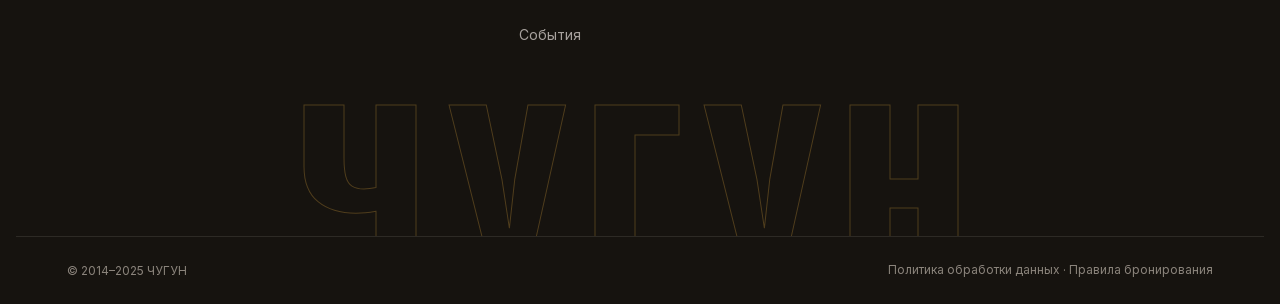
==== commit 80bb7154: "Присланная съёмка в галерее Пять снимков вместо кадров из ролика. Куда какой встал, решила форма кад" ====
--- a/index.html
+++ b/index.html
@@ -389,12 +389,12 @@
     </header>
 
     <ul class="gal" id="gal">
-      <li class="gal__i gal__i--tall rv-s"><button type="button" data-lb="0"><img src="assets/img/gallery-01.webp" alt="Соль и чёрный перец на сыром мраморном отрубе" width="720" height="900" loading="lazy" decoding="async"><span class="gal__cap">Соль и специи</span></button></li>
-      <li class="gal__i gal__i--tall rv-s"><button type="button" data-lb="1"><img src="assets/img/gallery-04.webp" alt="Мраморный рисунок сырого отруба" width="720" height="900" loading="lazy" decoding="async"><span class="gal__cap">Мрамор</span></button></li>
-      <li class="gal__i gal__i--tall rv-s"><button type="button" data-lb="2"><img src="assets/img/gallery-06.webp" alt="Нож входит в прожаренный стейк" width="720" height="900" loading="lazy" decoding="async"><span class="gal__cap">Момент подачи</span></button></li>
-      <li class="gal__i rv-s"><button type="button" data-lb="3"><img src="assets/img/gallery-02.webp" alt="Угольная корочка на стейке крупным планом" width="720" height="480" loading="lazy" decoding="async"><span class="gal__cap">Угольная корочка</span></button></li>
-      <li class="gal__i rv-s"><button type="button" data-lb="4"><img src="assets/img/gallery-03.webp" alt="Стейк, разрезанный ножом: розовая середина" width="720" height="480" loading="lazy" decoding="async"><span class="gal__cap">Разрез</span></button></li>
-      <li class="gal__i rv-s"><button type="button" data-lb="5"><img src="assets/img/gallery-05.webp" alt="Сырой отруб на деревянной доске перед огнём" width="720" height="480" loading="lazy" decoding="async"><span class="gal__cap">Перед огнём</span></button></li>
+      <li class="gal__i gal__i--tall rv-s"><button type="button" data-lb="0"><img src="assets/img/gallery-01.webp" alt="Сырой мраморный отруб с солью, перцем и травами на чугунной сковороде" width="576" height="720" loading="lazy" decoding="async"><span class="gal__cap">Мрамор</span></button></li>
+      <li class="gal__i gal__i--tall rv-s"><button type="button" data-lb="1"><img src="assets/img/gallery-02.webp" alt="Разрезанный стейк: розовая середина и угольная корка" width="576" height="720" loading="lazy" decoding="async"><span class="gal__cap">Разрез</span></button></li>
+      <li class="gal__i gal__i--tall rv-s"><button type="button" data-lb="2"><img src="assets/img/gallery-03.webp" alt="Соль и чёрный перец падают на сырой отруб с розмарином" width="576" height="720" loading="lazy" decoding="async"><span class="gal__cap">Соль и специи</span></button></li>
+      <li class="gal__i rv-s"><button type="button" data-lb="3"><img src="assets/img/gallery-04.webp" alt="Мраморный рибай на деревянной доске перед огнём" width="720" height="480" loading="lazy" decoding="async"><span class="gal__cap">Перед огнём</span></button></li>
+      <li class="gal__i rv-s"><button type="button" data-lb="4"><img src="assets/img/gallery-05.webp" alt="Повар подаёт нарезанный стейк на горячей тарелке" width="720" height="480" loading="lazy" decoding="async"><span class="gal__cap">Момент подачи</span></button></li>
+      <li class="gal__i rv-s"><button type="button" data-lb="5"><img src="assets/img/gallery-06.webp" alt="Угольная корочка на стейке крупным планом" width="720" height="480" loading="lazy" decoding="async"><span class="gal__cap">Угольная корочка</span></button></li>
     </ul>
   </div>
 </section>
@@ -582,7 +582,7 @@
 
 <!-- ═════════════════════════════════════════════ RESERVE ══════════ -->
 <section class="sect res" id="reserve" aria-labelledby="res-h">
-  <img class="res__bg" src="assets/img/gallery-02.webp" alt="" width="720" height="480" loading="lazy" decoding="async">
+  <img class="res__bg" src="assets/img/res-bg.webp" alt="" width="640" height="360" loading="lazy" decoding="async">
   <div class="wrap res__in">
     <header class="sh sh--c">
       <p class="kicker rv"><span>08 — Бронирование</span></p>
